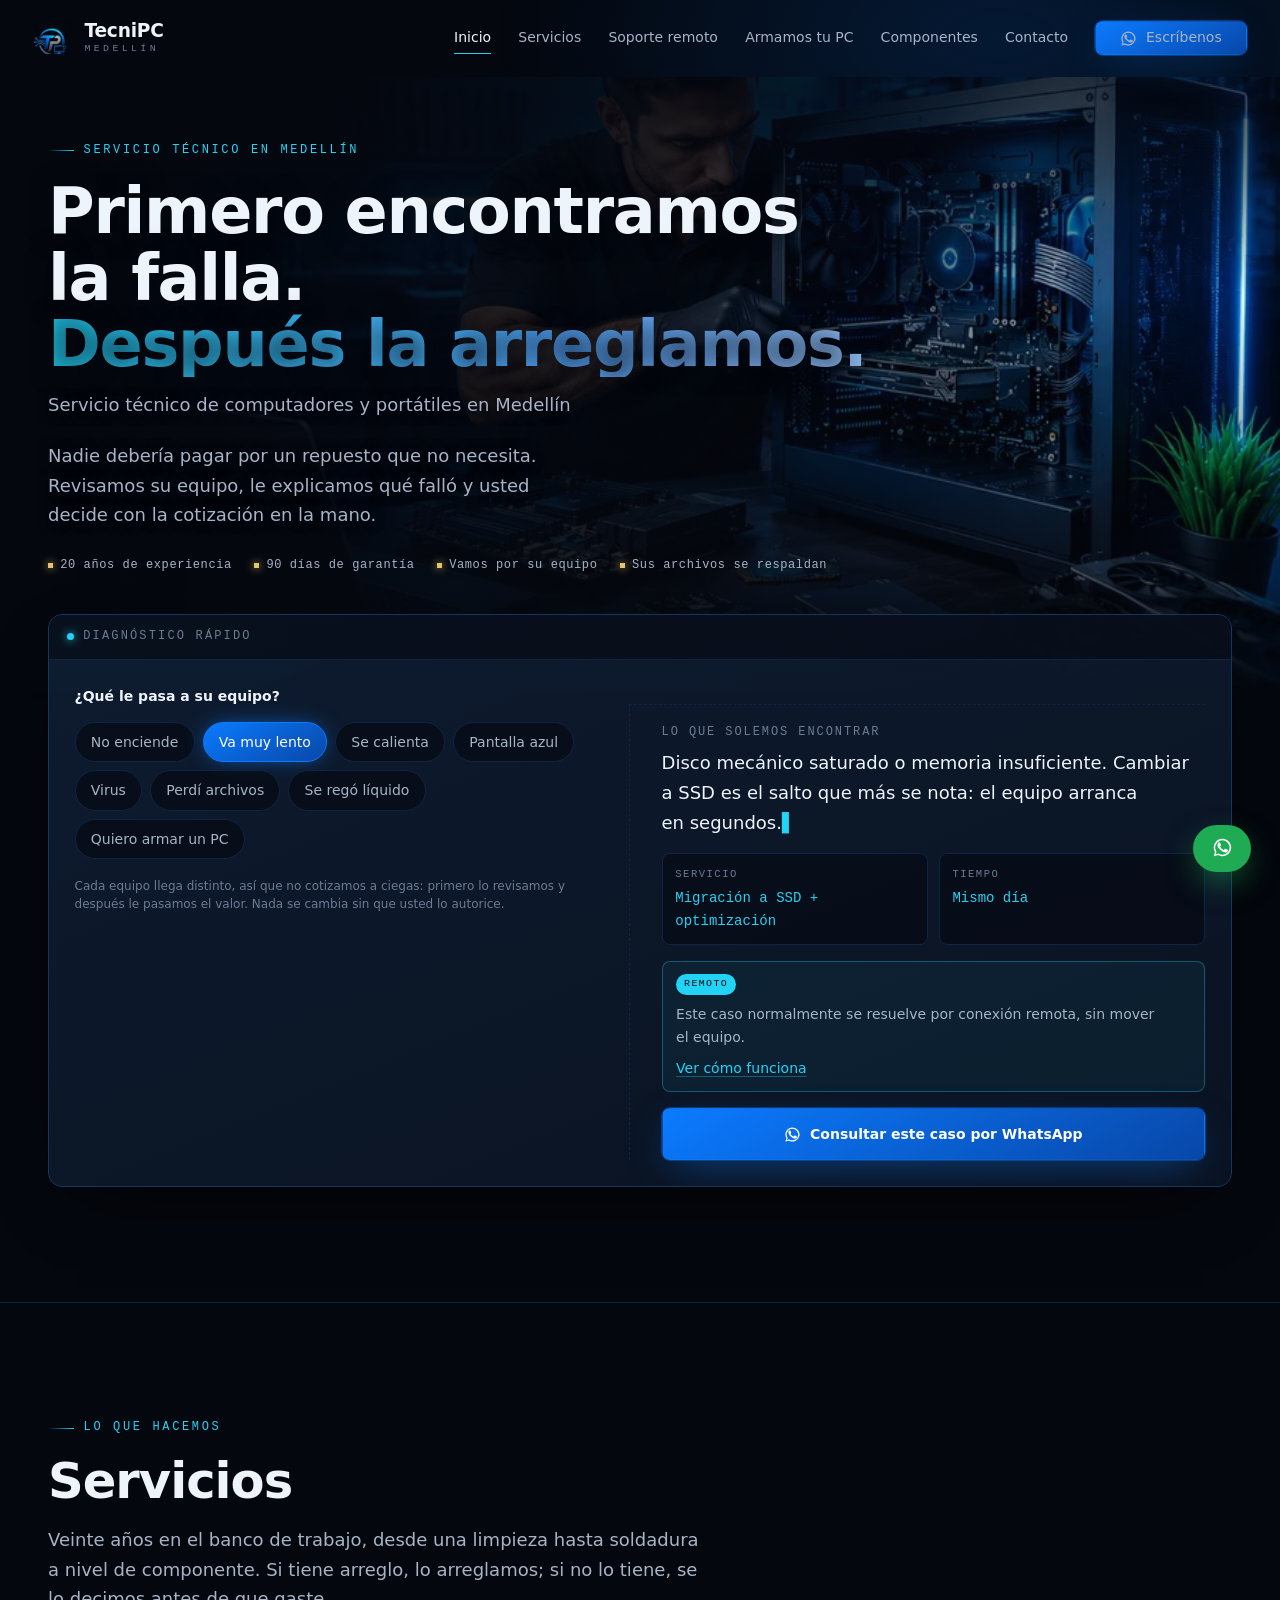
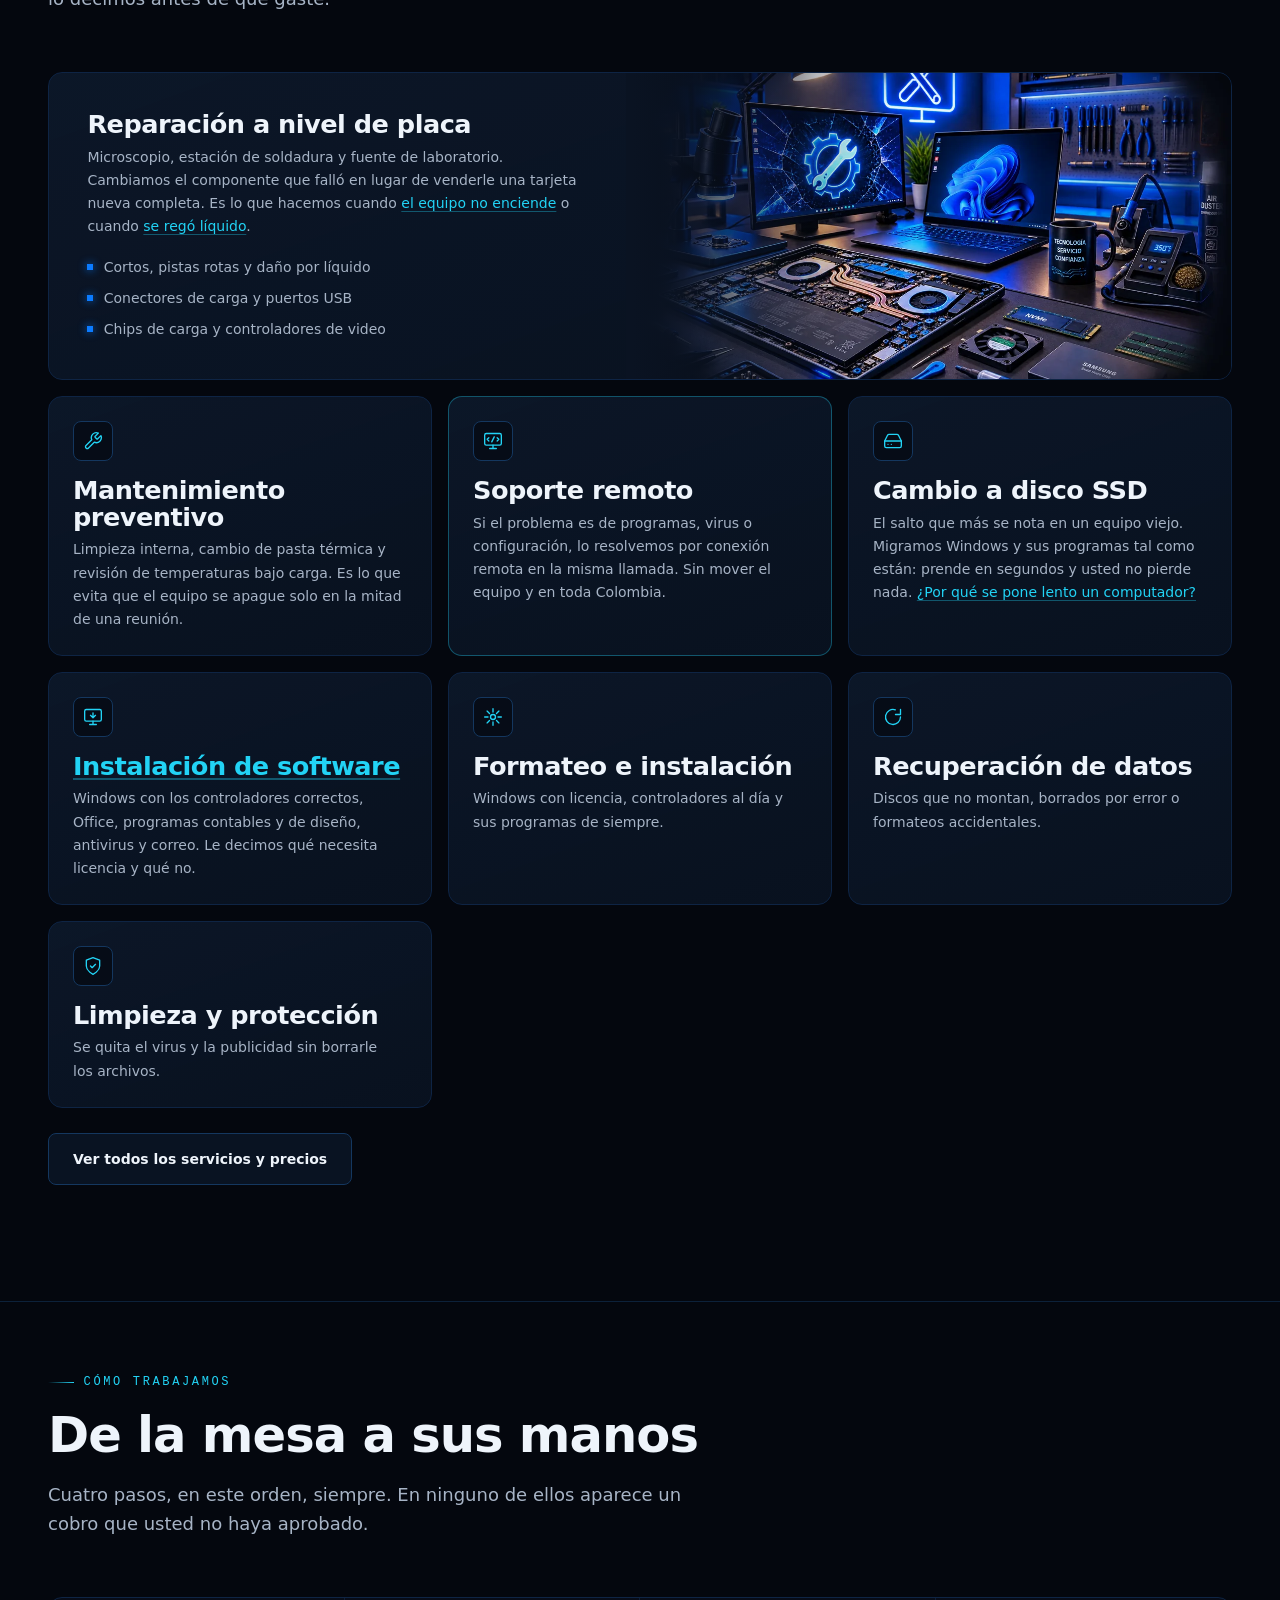
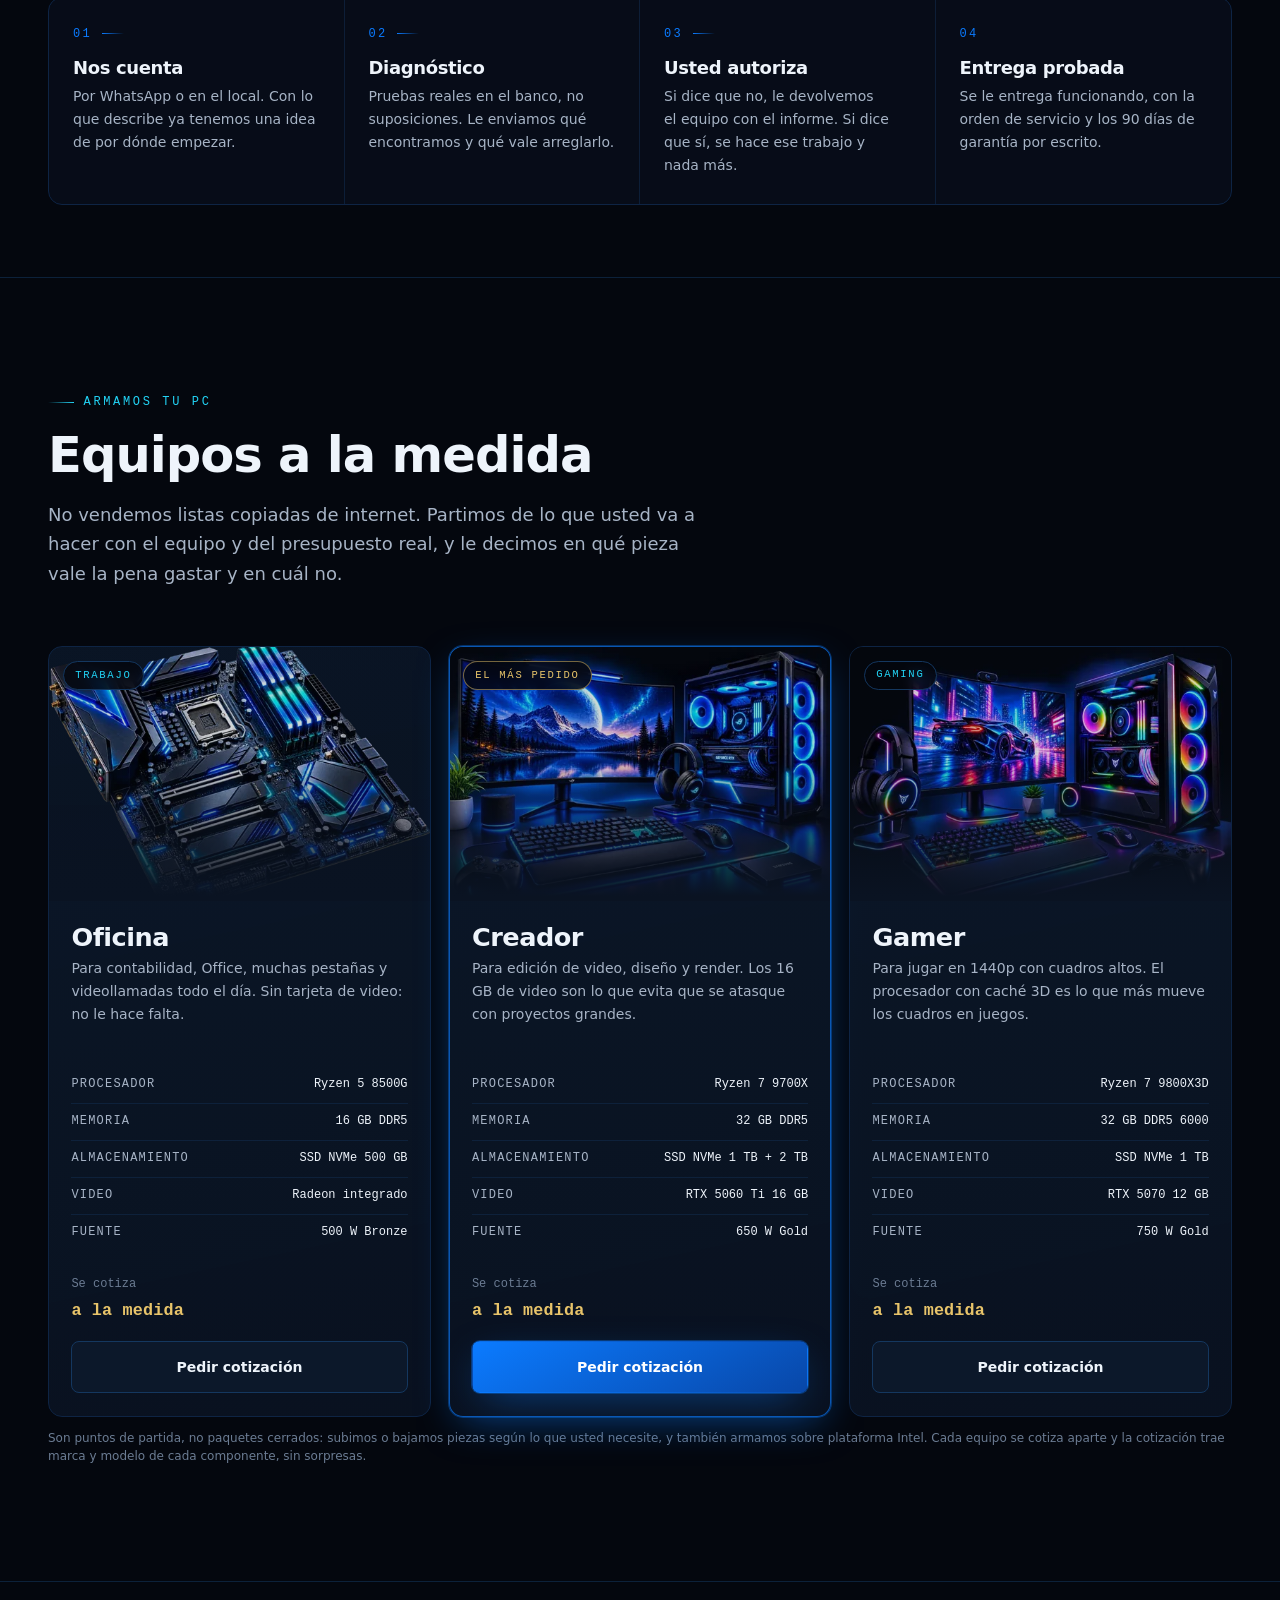
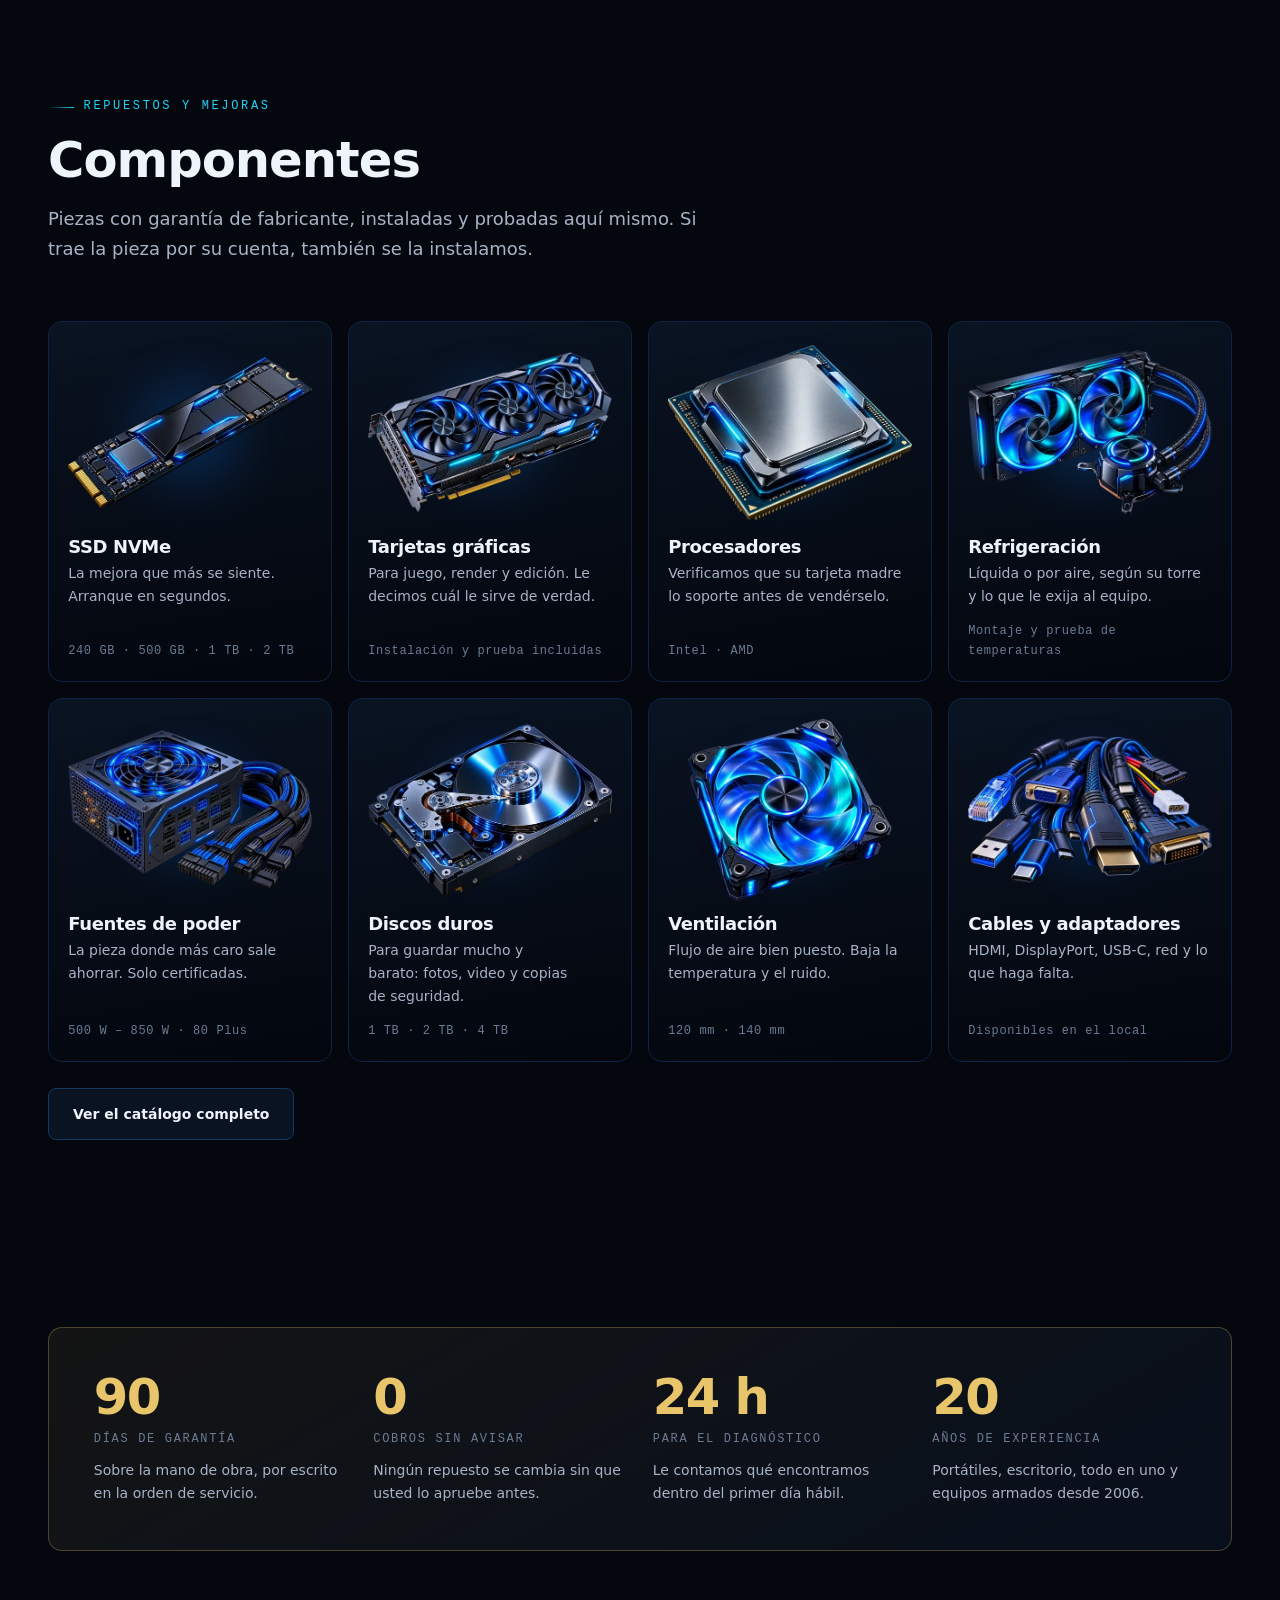
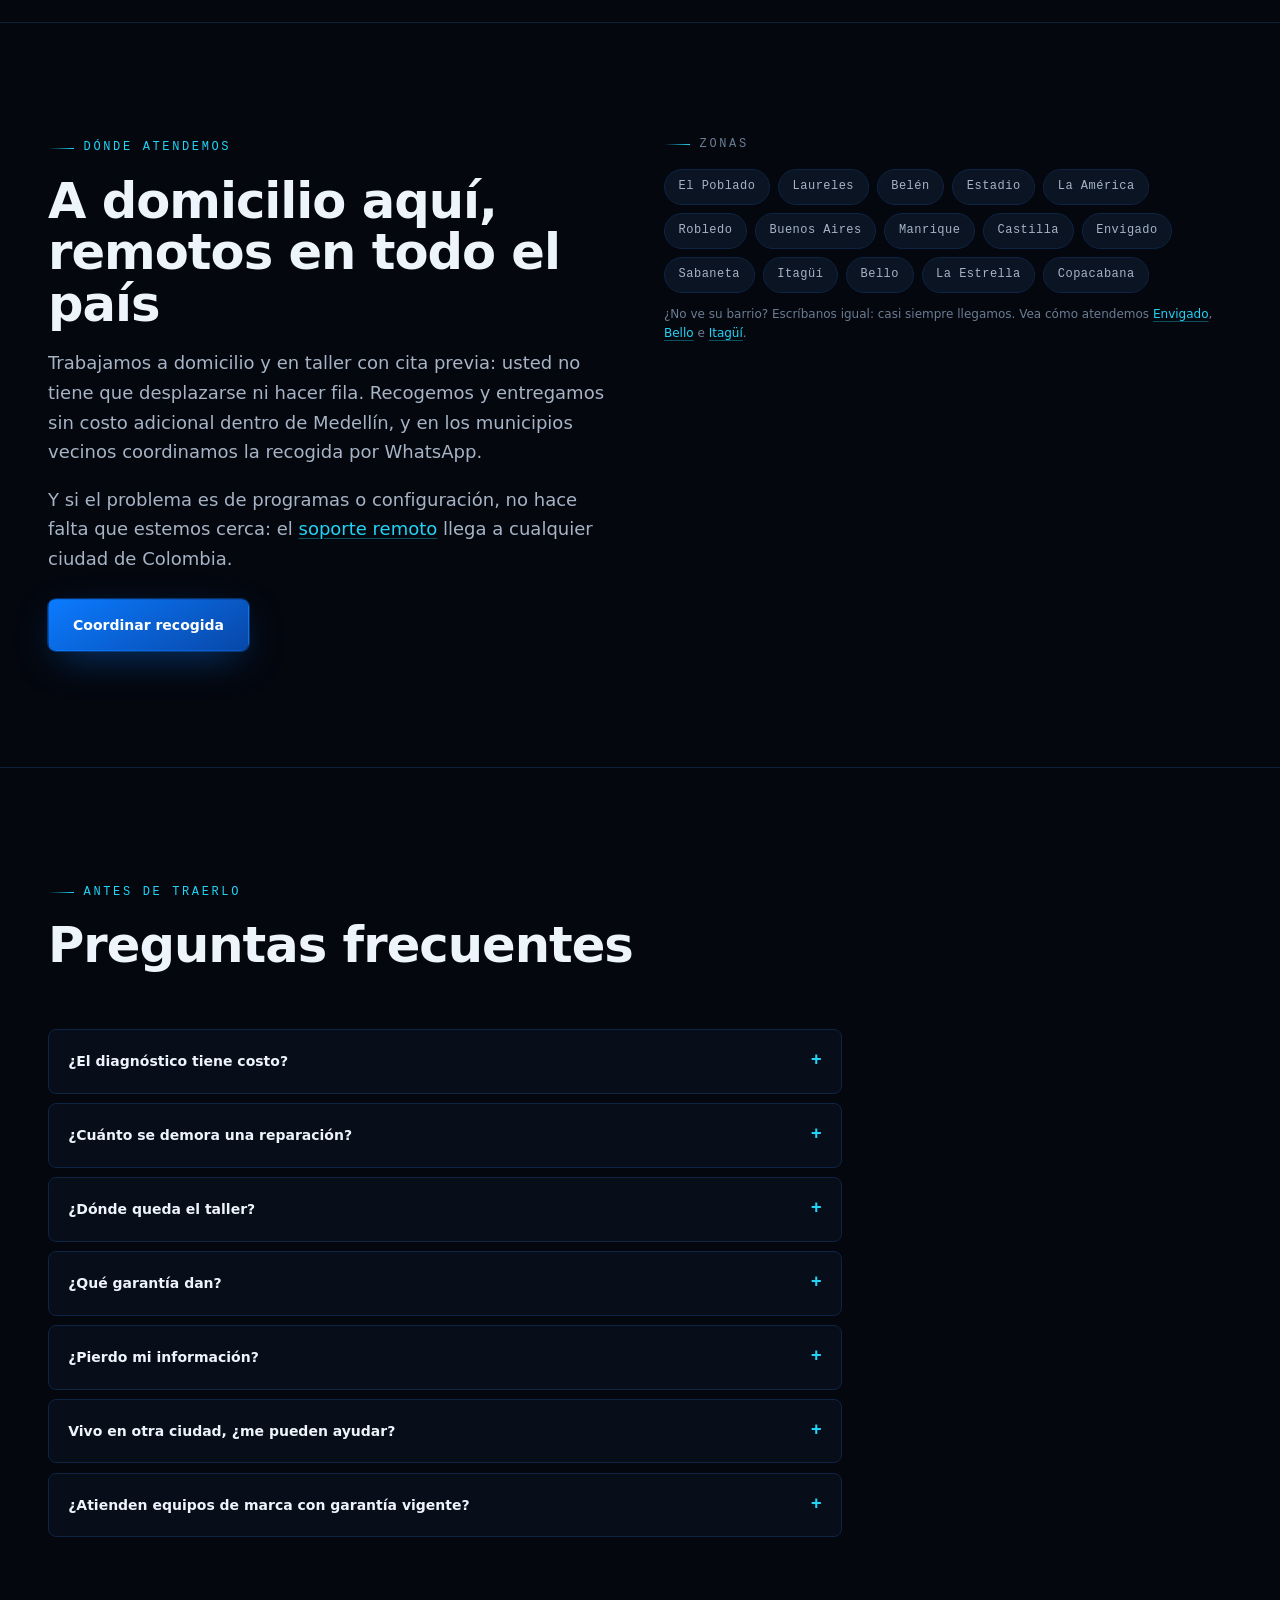
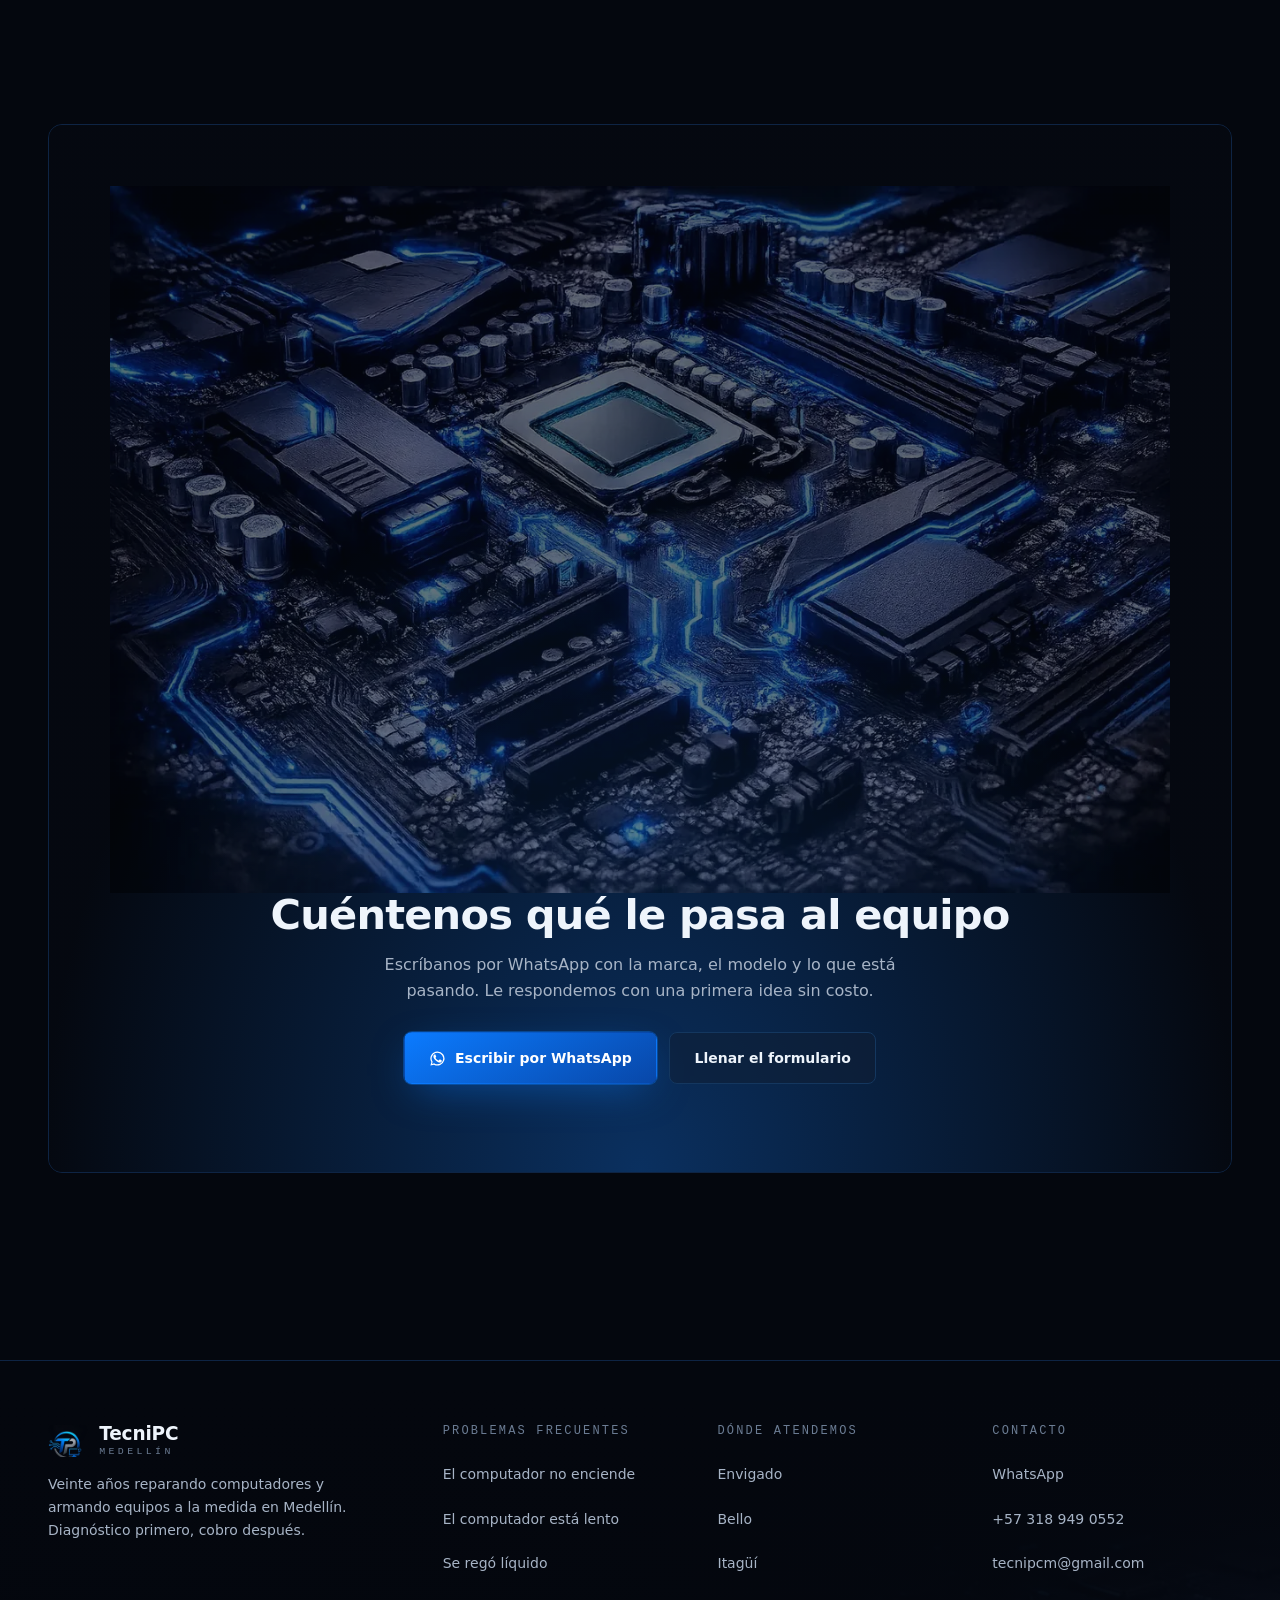
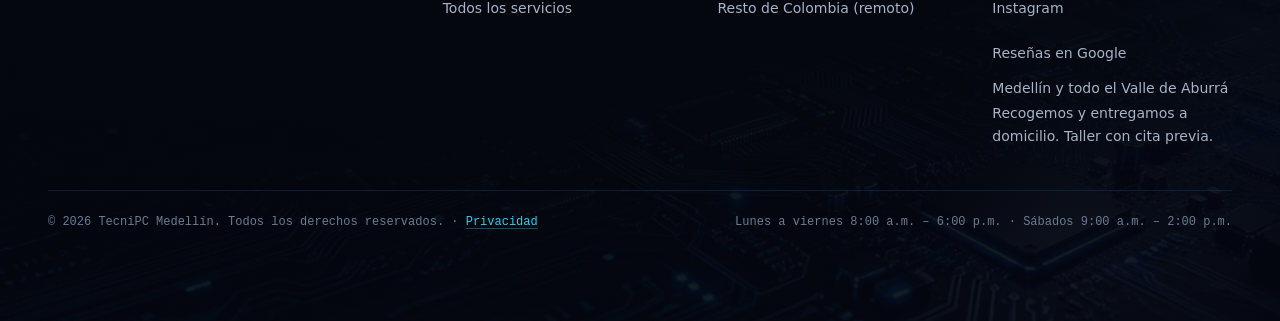
==== index.html @ 2889f556 "Añade el perfil de Google Business - sameAs suma el identificador estable del negocio en el Grafo de" ====
<!DOCTYPE html>
<html lang="es-CO">
<head>
<meta charset="utf-8">
<meta name="viewport" content="width=device-width, initial-scale=1">
<!-- Cabeceras de seguridad por etiqueta meta. GitHub Pages no permite
     configurarlas a nivel de servidor, pero el navegador respeta estas dos.
     HSTS y X-Frame-Options solo existen como cabecera HTTP: no se pueden
     declarar aquí. -->
<meta http-equiv="Content-Security-Policy" content="default-src 'self'; script-src 'self' 'unsafe-inline' https://www.googletagmanager.com; style-src 'self' 'unsafe-inline' https://fonts.googleapis.com; font-src 'self' https://fonts.gstatic.com; img-src 'self' data:; connect-src 'self' https://www.google-analytics.com https://*.google-analytics.com https://*.analytics.google.com https://www.googletagmanager.com; form-action 'self'; base-uri 'self'; object-src 'none'; upgrade-insecure-requests">
<meta name="referrer" content="strict-origin-when-cross-origin">

<!-- Google tag (gtag.js) -->
<script async src="https://www.googletagmanager.com/gtag/js?id=G-PQTKGCD9K3"></script>
<script>
  window.dataLayer = window.dataLayer || [];
  function gtag(){dataLayer.push(arguments);}
  gtag('js', new Date());
  gtag('config', 'G-PQTKGCD9K3');
</script>

<title>TecniPC Medellín | Servicio técnico de computadores</title>
<meta name="description" content="Reparación de computadores y portátiles en Medellín. Diagnóstico honesto, mantenimiento, cambio a SSD y armado de PC. Vamos por su equipo.">
<meta name="theme-color" content="#04070e">
<meta name="author" content="TecniPC Medellín">
<link rel="canonical" href="https://tecnipcmedellin.com/">

<meta property="og:type" content="website">
<meta property="og:locale" content="es_CO">
<meta property="og:site_name" content="TecniPC Medellín">
<meta property="og:title" content="TecniPC Medellín | Servicio técnico de computadores">
<meta property="og:description" content="Reparación de computadores y portátiles en Medellín. Diagnóstico honesto, mantenimiento, cambio a SSD y armado de PC. Vamos por su equipo.">
<meta property="og:url" content="https://tecnipcmedellin.com/">
<meta property="og:image" content="https://tecnipcmedellin.com/assets/img/og-tecnipc.jpg">
<meta name="twitter:card" content="summary_large_image">

<link rel="icon" href="favicon.ico" sizes="any">
<link rel="icon" href="assets/img/icono-192.png" type="image/png">
<link rel="apple-touch-icon" href="assets/img/icono-180.png">
<link rel="manifest" href="site.webmanifest">

<link rel="preconnect" href="https://fonts.googleapis.com">
<link rel="preconnect" href="https://fonts.gstatic.com" crossorigin>
<link rel="preload" as="image" href="assets/img/hero-taller.webp" media="(min-width: 701px)">
<link rel="preload" as="image" href="assets/img/hero-taller-movil.webp" media="(max-width: 700px)">
<link href="https://fonts.googleapis.com/css2?family=Archivo:wdth,wght@62..125,400..900&family=IBM+Plex+Mono:wght@400;500&family=IBM+Plex+Sans:wght@400;500;600;700&display=swap" rel="stylesheet">
<link rel="stylesheet" href="assets/css/estilos.css">

<script type="application/ld+json">
{
  "@context": "https://schema.org",
  "@type": "ComputerRepairService",
  "name": "TecniPC Medellín",
  "description": "Servicio técnico de computadores, portátiles y armado de PC a la medida en Medellín. Atendemos a domicilio y en taller con cita previa en todo el Valle de Aburrá.",
  "url": "https://tecnipcmedellin.com/",
  "image": "https://tecnipcmedellin.com/assets/img/og-tecnipc.jpg",
  "logo": "https://tecnipcmedellin.com/assets/img/logo.webp",
  "telephone": "+57 318 949 0552",
  "email": "tecnipcm@gmail.com",
  "currenciesAccepted": "COP",
  "foundingDate": "2006",
  "sameAs": [
    "https://www.instagram.com/tecnipcmedellin/",
    "https://www.google.com/search?kgmid=/g/11nvh9ztyf"
  ],
  "slogan": "Primero encontramos la falla. Después la arreglamos.",
  "address": {
    "@type": "PostalAddress",
    "addressLocality": "Medellín",
    "addressRegion": "Antioquia",
    "addressCountry": "CO"
  },
  "serviceArea": {
    "@type": "GeoCircle",
    "geoMidpoint": { "@type": "GeoCoordinates", "latitude": 6.2442, "longitude": -75.5812 },
    "geoRadius": "25000"
  },
  "availableLanguage": "es",
  "areaServed": [
    { "@type": "City", "name": "Medellín" },
    { "@type": "City", "name": "Envigado" },
    { "@type": "City", "name": "Itagüí" },
    { "@type": "City", "name": "Bello" },
    { "@type": "City", "name": "Sabaneta" },
    { "@type": "City", "name": "La Estrella" },
    { "@type": "City", "name": "Copacabana" }
  ],
  "openingHoursSpecification": [
    { "@type": "OpeningHoursSpecification", "dayOfWeek": ["Monday","Tuesday","Wednesday","Thursday","Friday"], "opens": "08:00", "closes": "18:00" },
    { "@type": "OpeningHoursSpecification", "dayOfWeek": "Saturday", "opens": "09:00", "closes": "14:00" }
  ],
  "hasOfferCatalog": {
    "@type": "OfferCatalog",
    "name": "Servicios",
    "itemListElement": [
      { "@type": "Offer", "itemOffered": { "@type": "Service", "name": "Soporte técnico remoto en toda Colombia" } },
      { "@type": "Offer", "itemOffered": { "@type": "Service", "name": "Diagnóstico y reparación de computadores" } },
      { "@type": "Offer", "itemOffered": { "@type": "Service", "name": "Mantenimiento preventivo y cambio de pasta térmica" } },
      { "@type": "Offer", "itemOffered": { "@type": "Service", "name": "Migración a disco SSD" } },
      { "@type": "Offer", "itemOffered": { "@type": "Service", "name": "Recuperación de datos" } },
      { "@type": "Offer", "itemOffered": { "@type": "Service", "name": "Armado de PC a la medida" } },
      { "@type": "Offer", "itemOffered": { "@type": "Service", "name": "Respaldo en la nube y seguridad" } }
    ]
  }
}
</script>

<script type="application/ld+json">
{
  "@context": "https://schema.org",
  "@type": "FAQPage",
  "mainEntity": [
    {
      "@type": "Question",
      "name": "¿El diagnóstico tiene costo?",
      "acceptedAnswer": { "@type": "Answer", "text": "Sí, y se descuenta del total si autoriza la reparación. Le confirmamos el valor por WhatsApp antes de que traiga el equipo. Si decide no repararlo, se lo entregamos con el informe de lo que encontramos." }
    },
    {
      "@type": "Question",
      "name": "¿Cuánto se demora una reparación?",
      "acceptedAnswer": { "@type": "Answer", "text": "Un mantenimiento o un cambio a SSD sale el mismo día. Una reparación de placa o una recuperación de datos toma entre dos y cinco días, según el repuesto." }
    },
    {
      "@type": "Question",
      "name": "¿Dónde queda el taller?",
      "acceptedAnswer": { "@type": "Answer", "text": "No tenemos local abierto al público: trabajamos a domicilio y en taller con cita previa. Recogemos y entregamos el equipo en Medellín y el Valle de Aburrá, coordinando la hora por WhatsApp." }
    },
    {
      "@type": "Question",
      "name": "¿Qué garantía dan?",
      "acceptedAnswer": { "@type": "Answer", "text": "90 días de garantía sobre la mano de obra, y la garantía del fabricante sobre cada repuesto. Todo queda por escrito en la orden de servicio." }
    },
    {
      "@type": "Question",
      "name": "¿Pierdo mi información al reparar el equipo?",
      "acceptedAnswer": { "@type": "Answer", "text": "No. Antes de tocar el disco hacemos una copia de sus archivos. Si el trabajo implica formatear, se lo avisamos y le confirmamos qué se respalda." }
    }
  ]
}
</script>
</head>

<body>
<a class="salto-contenido" href="#contenido">Ir al contenido</a>

<!-- ============================ Barra superior ============================ -->
<header class="barra">
  <div class="envoltura barra__interior">
    <a class="marca" href="index.html">
      <img src="assets/img/emblema-sm.webp" width="96" height="76" alt="TecniPC Medellín">
      <span class="marca__texto">
        <span class="marca__nombre">TecniPC</span>
        <span class="marca__lugar">MEDELLÍN</span>
      </span>
    </a>

    <button class="boton-menu" type="button" aria-expanded="false" aria-controls="menu-principal" aria-label="Abrir menú">
      <span></span>
    </button>

    <nav class="menu" id="menu-principal" aria-label="Navegación principal" data-abierto="no">
      <a href="index.html" aria-current="page">Inicio</a>
      <a href="servicios.html">Servicios</a>
      <a href="soporte-remoto.html">Soporte remoto</a>
      <a href="armamos-tu-pc.html">Armamos tu PC</a>
      <a href="componentes.html">Componentes</a>
      <a href="contacto.html">Contacto</a>
      <a href="https://wa.me/573189490552?text=Hola%2C%20necesito%20una%20revisi%C3%B3n%20para%20mi%20equipo." class="boton boton--principal" data-wa="Hola, necesito una revisión para mi equipo.">
        <svg viewBox="0 0 24 24" fill="currentColor" aria-hidden="true"><path d="M17.5 14.4c-.3-.2-1.7-.9-2-1-.3-.1-.5-.2-.7.1-.2.3-.7 1-.9 1.2-.2.2-.3.2-.6.1-1.7-.9-2.9-1.6-4-3.6-.3-.5.3-.5.9-1.6.1-.2 0-.4 0-.5 0-.2-.7-1.6-.9-2.2-.2-.6-.5-.5-.7-.5h-.6c-.2 0-.5.1-.8.4-.3.3-1 1-1 2.5s1.1 2.9 1.2 3.1c.1.2 2.1 3.2 5.1 4.5 1.9.8 2.6.9 3.5.7.6-.1 1.7-.7 1.9-1.4.2-.7.2-1.2.2-1.4-.1-.1-.3-.2-.6-.4z"/><path d="M12 2a10 10 0 0 0-8.6 15.1L2 22l5-1.3A10 10 0 1 0 12 2zm0 18.2c-1.5 0-3-.4-4.3-1.2l-.3-.2-3.1.8.8-3-.2-.3A8.2 8.2 0 1 1 12 20.2z"/></svg>
        Escríbenos
      </a>
    </nav>
  </div>
</header>

<main id="contenido">

<!-- ================================ Portada =============================== -->
<section class="portada">

  <!-- La imagen de cabecera está compuesta con la zona oscura a la izquierda:
       ahí va el titular. Por eso ocupa todo el ancho en vez de ir encajonada. -->
  <div class="portada__banda">
    <picture>
      <source media="(max-width: 700px)" srcset="assets/img/hero-taller-movil.webp">
      <img src="assets/img/hero-taller.webp" width="1738" height="905"
           alt="Técnico de TecniPC Medellín trabajando en el interior de un computador de escritorio"
           fetchpriority="high">
    </picture>
    <div class="portada__velo"></div>

    <div class="envoltura portada__texto">
      <p class="rotulo">Servicio técnico en Medellín</p>
      <h1 class="portada__titulo">
        Primero encontramos<br>la falla.
        <em>Después la arreglamos.</em>
      </h1>
      <h2 class="portada__sub">Servicio técnico de computadores y portátiles en Medellín</h2>
      <p class="portada__entrada">
        Nadie debería pagar por un repuesto que no necesita. Revisamos su equipo,
        le explicamos qué falló y usted decide con la cotización en la mano.
      </p>
      <ul class="sellos">
        <li>20 años de experiencia</li>
        <li>90 días de garantía</li>
        <li>Vamos por su equipo</li>
        <li>Sus archivos se respaldan</li>
      </ul>
    </div>
  </div>

  <div class="envoltura portada__panel">

      <!-- ---------- Panel de diagnóstico ---------- -->
      <div class="diagnostico">
        <p class="diagnostico__cinta"><span class="diagnostico__pulso"></span> Diagnóstico rápido</p>

        <div class="diagnostico__cuerpo">
          <div class="diagnostico__eleccion">
            <p class="diagnostico__pregunta">¿Qué le pasa a su equipo?</p>

            <div class="sintomas" role="group" aria-label="Elija el síntoma de su equipo">
              <button class="sintoma" type="button" aria-pressed="false" data-sintoma="no-enciende">No enciende</button>
              <button class="sintoma" type="button" aria-pressed="false" data-sintoma="lento">Va muy lento</button>
              <button class="sintoma" type="button" aria-pressed="false" data-sintoma="calienta">Se calienta</button>
              <button class="sintoma" type="button" aria-pressed="false" data-sintoma="pantalla">Pantalla azul</button>
              <button class="sintoma" type="button" aria-pressed="false" data-sintoma="virus">Virus</button>
              <button class="sintoma" type="button" aria-pressed="false" data-sintoma="datos">Perdí archivos</button>
              <button class="sintoma" type="button" aria-pressed="false" data-sintoma="liquido">Se regó líquido</button>
              <button class="sintoma" type="button" aria-pressed="false" data-sintoma="armar">Quiero armar un PC</button>
            </div>

            <p class="nota">
              Cada equipo llega distinto, así que no cotizamos a ciegas: primero lo revisamos
              y después le pasamos el valor. Nada se cambia sin que usted lo autorice.
            </p>
          </div>

          <div class="lecturas" aria-live="polite">
          <div class="lectura" data-lectura-de="no-enciende" hidden>
            <p class="lectura__causa">Lo que solemos encontrar</p>
            <p class="lectura__texto">Casi siempre es la fuente de poder o el botón de encendido. En portátiles, el cargador o el conector de carga. Si enciende y se apaga de una, revisamos la placa.</p>

            <dl class="lectura__datos">
              <div class="lectura__dato"><dt>Servicio</dt><dd>Revisión de energía</dd></div>
              <div class="lectura__dato"><dt>Tiempo</dt><dd>1 – 3 días</dd></div>
            </dl>

            <p class="lectura__accion">
              <a class="boton boton--principal boton--ancho" href="https://wa.me/573189490552?text=Hola%2C%20mi%20equipo%20no%20enciende.%20Quisiera%20saber%20por%20la%20revisi%C3%B3n%20de%20energ%C3%ADa." target="_blank" rel="noopener">
                <svg viewBox="0 0 24 24" fill="currentColor" aria-hidden="true"><path d="M17.5 14.4c-.3-.2-1.7-.9-2-1-.3-.1-.5-.2-.7.1-.2.3-.7 1-.9 1.2-.2.2-.3.2-.6.1-1.7-.9-2.9-1.6-4-3.6-.3-.5.3-.5.9-1.6.1-.2 0-.4 0-.5 0-.2-.7-1.6-.9-2.2-.2-.6-.5-.5-.7-.5h-.6c-.2 0-.5.1-.8.4-.3.3-1 1-1 2.5s1.1 2.9 1.2 3.1c.1.2 2.1 3.2 5.1 4.5 1.9.8 2.6.9 3.5.7.6-.1 1.7-.7 1.9-1.4.2-.7.2-1.2.2-1.4-.1-.1-.3-.2-.6-.4z"/><path d="M12 2a10 10 0 0 0-8.6 15.1L2 22l5-1.3A10 10 0 1 0 12 2zm0 18.2c-1.5 0-3-.4-4.3-1.2l-.3-.2-3.1.8.8-3-.2-.3A8.2 8.2 0 1 1 12 20.2z"/></svg>
                Consultar este caso por WhatsApp
              </a>
            </p>
          </div>
          <div class="lectura" data-lectura-de="lento" hidden>
            <p class="lectura__causa">Lo que solemos encontrar</p>
            <p class="lectura__texto">Disco mecánico saturado o memoria insuficiente. Cambiar a SSD es el salto que más se nota: el equipo arranca en segundos.</p>

            <dl class="lectura__datos">
              <div class="lectura__dato"><dt>Servicio</dt><dd>Migración a SSD + optimización</dd></div>
              <div class="lectura__dato"><dt>Tiempo</dt><dd>Mismo día</dd></div>
            </dl>

            <p class="lectura__remoto">
              <span>Remoto</span>
              Este caso normalmente se resuelve por conexión remota, sin mover el equipo.
              <a href="soporte-remoto.html">Ver cómo funciona</a>
            </p>

            <p class="lectura__accion">
              <a class="boton boton--principal boton--ancho" href="https://wa.me/573189490552?text=Hola%2C%20mi%20equipo%20va%20muy%20lento.%20Quisiera%20saber%20por%20el%20cambio%20a%20disco%20SSD." target="_blank" rel="noopener">
                <svg viewBox="0 0 24 24" fill="currentColor" aria-hidden="true"><path d="M17.5 14.4c-.3-.2-1.7-.9-2-1-.3-.1-.5-.2-.7.1-.2.3-.7 1-.9 1.2-.2.2-.3.2-.6.1-1.7-.9-2.9-1.6-4-3.6-.3-.5.3-.5.9-1.6.1-.2 0-.4 0-.5 0-.2-.7-1.6-.9-2.2-.2-.6-.5-.5-.7-.5h-.6c-.2 0-.5.1-.8.4-.3.3-1 1-1 2.5s1.1 2.9 1.2 3.1c.1.2 2.1 3.2 5.1 4.5 1.9.8 2.6.9 3.5.7.6-.1 1.7-.7 1.9-1.4.2-.7.2-1.2.2-1.4-.1-.1-.3-.2-.6-.4z"/><path d="M12 2a10 10 0 0 0-8.6 15.1L2 22l5-1.3A10 10 0 1 0 12 2zm0 18.2c-1.5 0-3-.4-4.3-1.2l-.3-.2-3.1.8.8-3-.2-.3A8.2 8.2 0 1 1 12 20.2z"/></svg>
                Consultar este caso por WhatsApp
              </a>
            </p>
          </div>
          <div class="lectura" data-lectura-de="calienta" hidden>
            <p class="lectura__causa">Lo que solemos encontrar</p>
            <p class="lectura__texto">Polvo acumulado en el disipador y pasta térmica seca. El equipo baja su rendimiento solo para no quemarse.</p>

            <dl class="lectura__datos">
              <div class="lectura__dato"><dt>Servicio</dt><dd>Mantenimiento y cambio de pasta térmica</dd></div>
              <div class="lectura__dato"><dt>Tiempo</dt><dd>4 – 8 horas</dd></div>
            </dl>

            <p class="lectura__accion">
              <a class="boton boton--principal boton--ancho" href="https://wa.me/573189490552?text=Hola%2C%20mi%20equipo%20se%20calienta%20y%20suena%20mucho.%20Quisiera%20saber%20por%20el%20mantenimiento." target="_blank" rel="noopener">
                <svg viewBox="0 0 24 24" fill="currentColor" aria-hidden="true"><path d="M17.5 14.4c-.3-.2-1.7-.9-2-1-.3-.1-.5-.2-.7.1-.2.3-.7 1-.9 1.2-.2.2-.3.2-.6.1-1.7-.9-2.9-1.6-4-3.6-.3-.5.3-.5.9-1.6.1-.2 0-.4 0-.5 0-.2-.7-1.6-.9-2.2-.2-.6-.5-.5-.7-.5h-.6c-.2 0-.5.1-.8.4-.3.3-1 1-1 2.5s1.1 2.9 1.2 3.1c.1.2 2.1 3.2 5.1 4.5 1.9.8 2.6.9 3.5.7.6-.1 1.7-.7 1.9-1.4.2-.7.2-1.2.2-1.4-.1-.1-.3-.2-.6-.4z"/><path d="M12 2a10 10 0 0 0-8.6 15.1L2 22l5-1.3A10 10 0 1 0 12 2zm0 18.2c-1.5 0-3-.4-4.3-1.2l-.3-.2-3.1.8.8-3-.2-.3A8.2 8.2 0 1 1 12 20.2z"/></svg>
                Consultar este caso por WhatsApp
              </a>
            </p>
          </div>
          <div class="lectura" data-lectura-de="pantalla" hidden>
            <p class="lectura__causa">Lo que solemos encontrar</p>
            <p class="lectura__texto">Memoria RAM con fallas, controladores en conflicto o disco con sectores dañados. Lo confirmamos con pruebas antes de cambiar nada.</p>

            <dl class="lectura__datos">
              <div class="lectura__dato"><dt>Servicio</dt><dd>Diagnóstico de estabilidad</dd></div>
              <div class="lectura__dato"><dt>Tiempo</dt><dd>1 – 2 días</dd></div>
            </dl>

            <p class="lectura__accion">
              <a class="boton boton--principal boton--ancho" href="https://wa.me/573189490552?text=Hola%2C%20mi%20equipo%20se%20reinicia%20y%20me%20saca%20pantalla%20azul.%20Quisiera%20saber%20por%20el%20diagn%C3%B3stico." target="_blank" rel="noopener">
                <svg viewBox="0 0 24 24" fill="currentColor" aria-hidden="true"><path d="M17.5 14.4c-.3-.2-1.7-.9-2-1-.3-.1-.5-.2-.7.1-.2.3-.7 1-.9 1.2-.2.2-.3.2-.6.1-1.7-.9-2.9-1.6-4-3.6-.3-.5.3-.5.9-1.6.1-.2 0-.4 0-.5 0-.2-.7-1.6-.9-2.2-.2-.6-.5-.5-.7-.5h-.6c-.2 0-.5.1-.8.4-.3.3-1 1-1 2.5s1.1 2.9 1.2 3.1c.1.2 2.1 3.2 5.1 4.5 1.9.8 2.6.9 3.5.7.6-.1 1.7-.7 1.9-1.4.2-.7.2-1.2.2-1.4-.1-.1-.3-.2-.6-.4z"/><path d="M12 2a10 10 0 0 0-8.6 15.1L2 22l5-1.3A10 10 0 1 0 12 2zm0 18.2c-1.5 0-3-.4-4.3-1.2l-.3-.2-3.1.8.8-3-.2-.3A8.2 8.2 0 1 1 12 20.2z"/></svg>
                Consultar este caso por WhatsApp
              </a>
            </p>
          </div>
          <div class="lectura" data-lectura-de="virus" hidden>
            <p class="lectura__causa">Lo que solemos encontrar</p>
            <p class="lectura__texto">Programas no deseados en el navegador y en el arranque de Windows. Se limpia sin perder los archivos.</p>

            <dl class="lectura__datos">
              <div class="lectura__dato"><dt>Servicio</dt><dd>Limpieza y protección</dd></div>
              <div class="lectura__dato"><dt>Tiempo</dt><dd>Mismo día</dd></div>
            </dl>

            <p class="lectura__remoto">
              <span>Remoto</span>
              Este caso normalmente se resuelve por conexión remota, sin mover el equipo.
              <a href="soporte-remoto.html">Ver cómo funciona</a>
            </p>

            <p class="lectura__accion">
              <a class="boton boton--principal boton--ancho" href="https://wa.me/573189490552?text=Hola%2C%20mi%20equipo%20tiene%20virus%20y%20publicidad.%20Quisiera%20saber%20por%20la%20limpieza." target="_blank" rel="noopener">
                <svg viewBox="0 0 24 24" fill="currentColor" aria-hidden="true"><path d="M17.5 14.4c-.3-.2-1.7-.9-2-1-.3-.1-.5-.2-.7.1-.2.3-.7 1-.9 1.2-.2.2-.3.2-.6.1-1.7-.9-2.9-1.6-4-3.6-.3-.5.3-.5.9-1.6.1-.2 0-.4 0-.5 0-.2-.7-1.6-.9-2.2-.2-.6-.5-.5-.7-.5h-.6c-.2 0-.5.1-.8.4-.3.3-1 1-1 2.5s1.1 2.9 1.2 3.1c.1.2 2.1 3.2 5.1 4.5 1.9.8 2.6.9 3.5.7.6-.1 1.7-.7 1.9-1.4.2-.7.2-1.2.2-1.4-.1-.1-.3-.2-.6-.4z"/><path d="M12 2a10 10 0 0 0-8.6 15.1L2 22l5-1.3A10 10 0 1 0 12 2zm0 18.2c-1.5 0-3-.4-4.3-1.2l-.3-.2-3.1.8.8-3-.2-.3A8.2 8.2 0 1 1 12 20.2z"/></svg>
                Consultar este caso por WhatsApp
              </a>
            </p>
          </div>
          <div class="lectura" data-lectura-de="datos" hidden>
            <p class="lectura__causa">Lo que solemos encontrar</p>
            <p class="lectura__texto">Formateo accidental, disco que no monta o borrado por error. Entre menos se use el disco, más se puede recuperar.</p>

            <dl class="lectura__datos">
              <div class="lectura__dato"><dt>Servicio</dt><dd>Recuperación de datos</dd></div>
              <div class="lectura__dato"><dt>Tiempo</dt><dd>2 – 5 días</dd></div>
            </dl>

            <p class="lectura__accion">
              <a class="boton boton--principal boton--ancho" href="https://wa.me/573189490552?text=Hola%2C%20perd%C3%AD%20archivos%20de%20mi%20equipo.%20Quisiera%20saber%20por%20la%20recuperaci%C3%B3n%20de%20datos." target="_blank" rel="noopener">
                <svg viewBox="0 0 24 24" fill="currentColor" aria-hidden="true"><path d="M17.5 14.4c-.3-.2-1.7-.9-2-1-.3-.1-.5-.2-.7.1-.2.3-.7 1-.9 1.2-.2.2-.3.2-.6.1-1.7-.9-2.9-1.6-4-3.6-.3-.5.3-.5.9-1.6.1-.2 0-.4 0-.5 0-.2-.7-1.6-.9-2.2-.2-.6-.5-.5-.7-.5h-.6c-.2 0-.5.1-.8.4-.3.3-1 1-1 2.5s1.1 2.9 1.2 3.1c.1.2 2.1 3.2 5.1 4.5 1.9.8 2.6.9 3.5.7.6-.1 1.7-.7 1.9-1.4.2-.7.2-1.2.2-1.4-.1-.1-.3-.2-.6-.4z"/><path d="M12 2a10 10 0 0 0-8.6 15.1L2 22l5-1.3A10 10 0 1 0 12 2zm0 18.2c-1.5 0-3-.4-4.3-1.2l-.3-.2-3.1.8.8-3-.2-.3A8.2 8.2 0 1 1 12 20.2z"/></svg>
                Consultar este caso por WhatsApp
              </a>
            </p>
          </div>
          <div class="lectura" data-lectura-de="liquido" hidden>
            <p class="lectura__causa">Lo que solemos encontrar</p>
            <p class="lectura__texto">Urgente: no lo encienda. La corrosión avanza por horas. Se desarma, se lava la placa y se evalúa qué quedó vivo.</p>

            <dl class="lectura__datos">
              <div class="lectura__dato"><dt>Servicio</dt><dd>Limpieza de placa por líquido</dd></div>
              <div class="lectura__dato"><dt>Tiempo</dt><dd>2 – 4 días</dd></div>
            </dl>

            <p class="lectura__accion">
              <a class="boton boton--principal boton--ancho" href="https://wa.me/573189490552?text=Hola%2C%20se%20me%20reg%C3%B3%20l%C3%ADquido%20en%20el%20equipo%20y%20no%20lo%20he%20encendido.%20%C2%BFQu%C3%A9%20hago%3F" target="_blank" rel="noopener">
                <svg viewBox="0 0 24 24" fill="currentColor" aria-hidden="true"><path d="M17.5 14.4c-.3-.2-1.7-.9-2-1-.3-.1-.5-.2-.7.1-.2.3-.7 1-.9 1.2-.2.2-.3.2-.6.1-1.7-.9-2.9-1.6-4-3.6-.3-.5.3-.5.9-1.6.1-.2 0-.4 0-.5 0-.2-.7-1.6-.9-2.2-.2-.6-.5-.5-.7-.5h-.6c-.2 0-.5.1-.8.4-.3.3-1 1-1 2.5s1.1 2.9 1.2 3.1c.1.2 2.1 3.2 5.1 4.5 1.9.8 2.6.9 3.5.7.6-.1 1.7-.7 1.9-1.4.2-.7.2-1.2.2-1.4-.1-.1-.3-.2-.6-.4z"/><path d="M12 2a10 10 0 0 0-8.6 15.1L2 22l5-1.3A10 10 0 1 0 12 2zm0 18.2c-1.5 0-3-.4-4.3-1.2l-.3-.2-3.1.8.8-3-.2-.3A8.2 8.2 0 1 1 12 20.2z"/></svg>
                Consultar este caso por WhatsApp
              </a>
            </p>
          </div>
          <div class="lectura" data-lectura-de="armar" hidden>
            <p class="lectura__causa">Lo que solemos encontrar</p>
            <p class="lectura__texto">Partimos del uso real y del presupuesto, no de una lista copiada. Le decimos en qué vale la pena gastar y en qué no.</p>

            <dl class="lectura__datos">
              <div class="lectura__dato"><dt>Servicio</dt><dd>Asesoría y ensamble a la medida</dd></div>
              <div class="lectura__dato"><dt>Tiempo</dt><dd>3 – 7 días</dd></div>
            </dl>

            <p class="lectura__accion">
              <a class="boton boton--principal boton--ancho" href="https://wa.me/573189490552?text=Hola%2C%20quiero%20armar%20un%20PC.%20Lo%20voy%20a%20usar%20para%20____%20y%20mi%20presupuesto%20es%20de%20____." target="_blank" rel="noopener">
                <svg viewBox="0 0 24 24" fill="currentColor" aria-hidden="true"><path d="M17.5 14.4c-.3-.2-1.7-.9-2-1-.3-.1-.5-.2-.7.1-.2.3-.7 1-.9 1.2-.2.2-.3.2-.6.1-1.7-.9-2.9-1.6-4-3.6-.3-.5.3-.5.9-1.6.1-.2 0-.4 0-.5 0-.2-.7-1.6-.9-2.2-.2-.6-.5-.5-.7-.5h-.6c-.2 0-.5.1-.8.4-.3.3-1 1-1 2.5s1.1 2.9 1.2 3.1c.1.2 2.1 3.2 5.1 4.5 1.9.8 2.6.9 3.5.7.6-.1 1.7-.7 1.9-1.4.2-.7.2-1.2.2-1.4-.1-.1-.3-.2-.6-.4z"/><path d="M12 2a10 10 0 0 0-8.6 15.1L2 22l5-1.3A10 10 0 1 0 12 2zm0 18.2c-1.5 0-3-.4-4.3-1.2l-.3-.2-3.1.8.8-3-.2-.3A8.2 8.2 0 1 1 12 20.2z"/></svg>
                Consultar este caso por WhatsApp
              </a>
            </p>
          </div>
          </div>
        </div>
      </div>

  </div>
</section>

<!-- =============================== Servicios ============================== -->
<section class="bloque filo" id="servicios">
  <div class="envoltura">
    <header class="cabeza-bloque" data-aparece="0">
      <p class="rotulo">Lo que hacemos</p>
      <h2 class="titulo-bloque">Servicios</h2>
      <p class="entradilla">
        Veinte años en el banco de trabajo, desde una limpieza hasta soldadura a nivel de
        componente. Si tiene arreglo, lo arreglamos; si no lo tiene, se lo decimos antes
        de que gaste.
      </p>
    </header>

    <div class="servicios">

      <article class="tarjeta tarjeta--foto" data-aparece="0">
        <div class="tarjeta__lado">
          <h3 class="tarjeta__titulo">Reparación a nivel de placa</h3>
          <p class="tarjeta__texto">
            Microscopio, estación de soldadura y fuente de laboratorio. Cambiamos el componente
            que falló en lugar de venderle una tarjeta nueva completa. Es lo que hacemos
            cuando <a href="computador-no-enciende.html">el equipo no enciende</a> o cuando
            <a href="liquido-en-el-portatil.html">se regó líquido</a>.
          </p>
          <ul class="lista-marcada">
            <li>Cortos, pistas rotas y daño por líquido</li>
            <li>Conectores de carga y puertos USB</li>
            <li>Chips de carga y controladores de video</li>
          </ul>
        </div>
        <figure>
          <img src="assets/img/banco-servicio-540.webp" srcset="assets/img/banco-servicio-540.webp 540w, assets/img/banco-servicio.webp 1200w" sizes="(max-width: 980px) 92vw, 600px" width="1200" height="800" alt="Banco de trabajo con portátil abierto, herramientas de precisión y microscopio" loading="lazy">
        </figure>
      </article>

      <article class="tarjeta tarjeta--servicio" data-aparece="1">
        <div class="tarjeta__icono">
          <svg viewBox="0 0 24 24" fill="none" stroke="currentColor" stroke-width="1.6" stroke-linecap="round" stroke-linejoin="round" aria-hidden="true"><path d="M14.7 6.3a1 1 0 0 0 0 1.4l1.6 1.6a1 1 0 0 0 1.4 0l3.77-3.77a6 6 0 0 1-7.94 7.94l-6.91 6.91a2.12 2.12 0 0 1-3-3l6.91-6.91a6 6 0 0 1 7.94-7.94l-3.76 3.76z"/></svg>
        </div>
        <h3 class="tarjeta__titulo">Mantenimiento preventivo</h3>
        <p class="tarjeta__texto">
          Limpieza interna, cambio de pasta térmica y revisión de temperaturas bajo carga.
          Es lo que evita que el equipo se apague solo en la mitad de una reunión.
        </p>
      </article>

      <article class="tarjeta tarjeta--servicio tarjeta--remoto" data-aparece="2">
        <div class="tarjeta__icono">
          <svg viewBox="0 0 24 24" fill="none" stroke="currentColor" stroke-width="1.6" stroke-linecap="round" stroke-linejoin="round" aria-hidden="true"><rect x="2" y="3" width="20" height="14" rx="2"/><path d="M8 21h8M12 17v4M7 8l-2 2 2 2M17 8l2 2-2 2M13.5 7l-3 6"/></svg>
        </div>
        <h3 class="tarjeta__titulo">Soporte remoto</h3>
        <p class="tarjeta__texto">
          Si el problema es de programas, virus o configuración, lo resolvemos por conexión
          remota en la misma llamada. Sin mover el equipo y en toda Colombia.
        </p>
      </article>

      <article class="tarjeta tarjeta--servicio" data-aparece="3">
        <div class="tarjeta__icono">
          <svg viewBox="0 0 24 24" fill="none" stroke="currentColor" stroke-width="1.6" stroke-linecap="round" stroke-linejoin="round" aria-hidden="true"><path d="M22 12H2"/><path d="M5.45 5.11 2 12v6a2 2 0 0 0 2 2h16a2 2 0 0 0 2-2v-6l-3.45-6.89A2 2 0 0 0 16.76 4H7.24a2 2 0 0 0-1.79 1.11z"/><path d="M6 16h.01M10 16h.01"/></svg>
        </div>
        <h3 class="tarjeta__titulo">Cambio a disco SSD</h3>
        <p class="tarjeta__texto">
          El salto que más se nota en un equipo viejo. Migramos Windows y sus programas
          tal como están: prende en segundos y usted no pierde nada.
          <a href="computador-lento.html">¿Por qué se pone lento un computador?</a>
        </p>
      </article>

      <article class="tarjeta tarjeta--servicio" data-aparece="4">
        <div class="tarjeta__icono">
          <svg viewBox="0 0 24 24" fill="none" stroke="currentColor" stroke-width="1.6" stroke-linecap="round" stroke-linejoin="round" aria-hidden="true"><rect x="2" y="3" width="20" height="14" rx="2"/><path d="M8 21h8M12 17v4M12 7v6M9 10l3 3 3-3"/></svg>
        </div>
        <h3 class="tarjeta__titulo"><a href="instalacion-de-software.html">Instalación de software</a></h3>
        <p class="tarjeta__texto">
          Windows con los controladores correctos, Office, programas contables y de diseño,
          antivirus y correo. Le decimos qué necesita licencia y qué no.
        </p>
      </article>

      <article class="tarjeta tarjeta--servicio" data-aparece="6">
        <div class="tarjeta__icono">
          <svg viewBox="0 0 24 24" fill="none" stroke="currentColor" stroke-width="1.6" stroke-linecap="round" stroke-linejoin="round" aria-hidden="true"><path d="M12 2v4M12 18v4M4.9 4.9l2.9 2.9M16.2 16.2l2.9 2.9M2 12h4M18 12h4M4.9 19.1l2.9-2.9M16.2 7.8l2.9-2.9"/><circle cx="12" cy="12" r="3"/></svg>
        </div>
        <h3 class="tarjeta__titulo">Formateo e instalación</h3>
        <p class="tarjeta__texto">Windows con licencia, controladores al día y sus programas de siempre.</p>
      </article>

      <article class="tarjeta tarjeta--servicio" data-aparece="5">
        <div class="tarjeta__icono">
          <svg viewBox="0 0 24 24" fill="none" stroke="currentColor" stroke-width="1.6" stroke-linecap="round" stroke-linejoin="round" aria-hidden="true"><path d="M21 12a9 9 0 1 1-6.2-8.6"/><path d="M21 3v6h-6"/></svg>
        </div>
        <h3 class="tarjeta__titulo">Recuperación de datos</h3>
        <p class="tarjeta__texto">Discos que no montan, borrados por error o formateos accidentales.</p>
      </article>

      <article class="tarjeta tarjeta--servicio" data-aparece="7">
        <div class="tarjeta__icono">
          <svg viewBox="0 0 24 24" fill="none" stroke="currentColor" stroke-width="1.6" stroke-linecap="round" stroke-linejoin="round" aria-hidden="true"><path d="M12 22s8-4 8-10V5l-8-3-8 3v7c0 6 8 10 8 10z"/><path d="m9 12 2 2 4-4"/></svg>
        </div>
        <h3 class="tarjeta__titulo">Limpieza y protección</h3>
        <p class="tarjeta__texto">Se quita el virus y la publicidad sin borrarle los archivos.</p>
      </article>

    </div>

    <p class="acciones" style="margin-top:1.6rem">
      <a class="boton boton--linea" href="servicios.html">Ver todos los servicios y precios</a>
    </p>
  </div>
</section>

<!-- ================================ Proceso =============================== -->
<section class="bloque bloque--ajustado filo" id="proceso">
  <div class="envoltura">
    <header class="cabeza-bloque" data-aparece="0">
      <p class="rotulo">Cómo trabajamos</p>
      <h2 class="titulo-bloque">De la mesa a sus manos</h2>
      <p class="entradilla">
        Cuatro pasos, en este orden, siempre. En ninguno de ellos aparece un cobro que usted no haya aprobado.
      </p>
    </header>

    <div class="proceso" data-aparece="1">
      <article class="paso">
        <p class="paso__numero">01</p>
        <h3 class="paso__titulo">Nos cuenta</h3>
        <p class="paso__texto">Por WhatsApp o en el local. Con lo que describe ya tenemos una idea de por dónde empezar.</p>
      </article>
      <article class="paso">
        <p class="paso__numero">02</p>
        <h3 class="paso__titulo">Diagnóstico</h3>
        <p class="paso__texto">Pruebas reales en el banco, no suposiciones. Le enviamos qué encontramos y qué vale arreglarlo.</p>
      </article>
      <article class="paso">
        <p class="paso__numero">03</p>
        <h3 class="paso__titulo">Usted autoriza</h3>
        <p class="paso__texto">Si dice que no, le devolvemos el equipo con el informe. Si dice que sí, se hace ese trabajo y nada más.</p>
      </article>
      <article class="paso">
        <p class="paso__numero">04</p>
        <h3 class="paso__titulo">Entrega probada</h3>
        <p class="paso__texto">Se le entrega funcionando, con la orden de servicio y los 90 días de garantía por escrito.</p>
      </article>
    </div>
  </div>
</section>

<!-- ================================ Equipos =============================== -->
<section class="bloque filo" id="equipos">
  <div class="envoltura">
    <header class="cabeza-bloque" data-aparece="0">
      <p class="rotulo">Armamos tu PC</p>
      <h2 class="titulo-bloque">Equipos a la medida</h2>
      <p class="entradilla">
        No vendemos listas copiadas de internet. Partimos de lo que usted va a hacer con el equipo
        y del presupuesto real, y le decimos en qué pieza vale la pena gastar y en cuál no.
      </p>
    </header>

    <div class="equipos">

      <article class="equipo" data-aparece="1">
        <div class="equipo__lamina">
          <p class="equipo__marca">Trabajo</p>
          <img src="assets/img/board-studio-540.webp" srcset="assets/img/board-studio-540.webp 540w, assets/img/board-studio.webp 1200w" sizes="(max-width: 900px) 92vw, 400px" width="900" height="635" alt="Tarjeta madre con iluminación azul lista para ensamble" loading="lazy">
        </div>
        <div class="equipo__cuerpo">
          <h3 class="equipo__nombre">Oficina</h3>
          <p class="equipo__para">Para contabilidad, Office, muchas pestañas y videollamadas todo el día. Sin tarjeta de video: no le hace falta.</p>
          <dl class="ficha">
            <div><dt>Procesador</dt><dd>Ryzen 5 8500G</dd></div>
            <div><dt>Memoria</dt><dd>16 GB DDR5</dd></div>
            <div><dt>Almacenamiento</dt><dd>SSD NVMe 500 GB</dd></div>
            <div><dt>Video</dt><dd>Radeon integrado</dd></div>
            <div><dt>Fuente</dt><dd>500 W Bronze</dd></div>
          </dl>
          <p class="equipo__desde">Se cotiza <b>a la medida</b></p>
          <a href="https://wa.me/573189490552?text=Hola%2C%20me%20interesa%20el%20equipo%20de%20Oficina.%20%C2%BFMe%20pasan%20la%20cotizaci%C3%B3n%3F" class="boton boton--linea boton--ancho" data-wa="Hola, me interesa el equipo de Oficina. ¿Me pasan la cotización?">Pedir cotización</a>
        </div>
      </article>

      <article class="equipo equipo--destacado" data-aparece="2">
        <div class="equipo__lamina">
          <p class="equipo__marca">El más pedido</p>
          <img src="assets/img/setup-azul-540.webp" srcset="assets/img/setup-azul-540.webp 540w, assets/img/setup-azul.webp 1200w" sizes="(max-width: 900px) 92vw, 400px" width="1200" height="800" alt="Estación de trabajo con monitor curvo, torre iluminada y periféricos" loading="lazy">
        </div>
        <div class="equipo__cuerpo">
          <h3 class="equipo__nombre">Creador</h3>
          <p class="equipo__para">Para edición de video, diseño y render. Los 16 GB de video son lo que evita que se atasque con proyectos grandes.</p>
          <dl class="ficha">
            <div><dt>Procesador</dt><dd>Ryzen 7 9700X</dd></div>
            <div><dt>Memoria</dt><dd>32 GB DDR5</dd></div>
            <div><dt>Almacenamiento</dt><dd>SSD NVMe 1 TB + 2 TB</dd></div>
            <div><dt>Video</dt><dd>RTX 5060 Ti 16 GB</dd></div>
            <div><dt>Fuente</dt><dd>650 W Gold</dd></div>
          </dl>
          <p class="equipo__desde">Se cotiza <b>a la medida</b></p>
          <a href="https://wa.me/573189490552?text=Hola%2C%20me%20interesa%20el%20equipo%20Creador.%20%C2%BFMe%20pasan%20la%20cotizaci%C3%B3n%3F" class="boton boton--principal boton--ancho" data-wa="Hola, me interesa el equipo Creador. ¿Me pasan la cotización?">Pedir cotización</a>
        </div>
      </article>

      <article class="equipo" data-aparece="3">
        <div class="equipo__lamina">
          <p class="equipo__marca">Gaming</p>
          <img src="assets/img/setup-gamer-540.webp" srcset="assets/img/setup-gamer-540.webp 540w, assets/img/setup-gamer.webp 1200w" sizes="(max-width: 900px) 92vw, 400px" width="1200" height="800" alt="Set gamer completo con iluminación RGB, monitor, teclado y torre" loading="lazy">
        </div>
        <div class="equipo__cuerpo">
          <h3 class="equipo__nombre">Gamer</h3>
          <p class="equipo__para">Para jugar en 1440p con cuadros altos. El procesador con caché 3D es lo que más mueve los cuadros en juegos.</p>
          <dl class="ficha">
            <div><dt>Procesador</dt><dd>Ryzen 7 9800X3D</dd></div>
            <div><dt>Memoria</dt><dd>32 GB DDR5 6000</dd></div>
            <div><dt>Almacenamiento</dt><dd>SSD NVMe 1 TB</dd></div>
            <div><dt>Video</dt><dd>RTX 5070 12 GB</dd></div>
            <div><dt>Fuente</dt><dd>750 W Gold</dd></div>
          </dl>
          <p class="equipo__desde">Se cotiza <b>a la medida</b></p>
          <a href="https://wa.me/573189490552?text=Hola%2C%20me%20interesa%20el%20equipo%20Gamer.%20%C2%BFMe%20pasan%20la%20cotizaci%C3%B3n%3F" class="boton boton--linea boton--ancho" data-wa="Hola, me interesa el equipo Gamer. ¿Me pasan la cotización?">Pedir cotización</a>
        </div>
      </article>

    </div>

    <p class="nota" data-aparece="4">
      Son puntos de partida, no paquetes cerrados: subimos o bajamos piezas según lo que
      usted necesite, y también armamos sobre plataforma Intel. Cada equipo se cotiza aparte
      y la cotización trae marca y modelo de cada componente, sin sorpresas.
    </p>
  </div>
</section>

<!-- ============================= Componentes ============================== -->
<section class="bloque filo" id="componentes">
  <div class="envoltura">
    <header class="cabeza-bloque" data-aparece="0">
      <p class="rotulo">Repuestos y mejoras</p>
      <h2 class="titulo-bloque">Componentes</h2>
      <p class="entradilla">
        Piezas con garantía de fabricante, instaladas y probadas aquí mismo.
        Si trae la pieza por su cuenta, también se la instalamos.
      </p>
    </header>

    <div class="vitrina">

      <article class="pieza" data-aparece="1">
        <div class="pieza__marco"><img src="assets/img/comp-ssd-540.webp" srcset="assets/img/comp-ssd-540.webp 540w, assets/img/comp-ssd.webp 1000w" sizes="(max-width: 620px) 45vw, (max-width: 980px) 30vw, 255px" width="760" height="472" alt="Unidad SSD M.2 NVMe" loading="lazy"></div>
        <h3 class="pieza__nombre">SSD NVMe</h3>
        <p class="pieza__texto">La mejora que más se siente. Arranque en segundos.</p>
        <p class="pieza__pie">240 GB · 500 GB · 1 TB · 2 TB</p>
      </article>

      <article class="pieza" data-aparece="2">
        <div class="pieza__marco"><img src="assets/img/comp-grafica-540.webp" srcset="assets/img/comp-grafica-540.webp 540w, assets/img/comp-grafica.webp 1000w" sizes="(max-width: 620px) 45vw, (max-width: 980px) 30vw, 255px" width="760" height="500" alt="Tarjeta gráfica de tres ventiladores" loading="lazy"></div>
        <h3 class="pieza__nombre">Tarjetas gráficas</h3>
        <p class="pieza__texto">Para juego, render y edición. Le decimos cuál le sirve de verdad.</p>
        <p class="pieza__pie">Instalación y prueba incluidas</p>
      </article>

      <article class="pieza" data-aparece="3">
        <div class="pieza__marco"><img src="assets/img/comp-procesador-540.webp" srcset="assets/img/comp-procesador-540.webp 540w, assets/img/comp-procesador.webp 1000w" sizes="(max-width: 620px) 45vw, (max-width: 980px) 30vw, 255px" width="760" height="548" alt="Procesador de computador" loading="lazy"></div>
        <h3 class="pieza__nombre">Procesadores</h3>
        <p class="pieza__texto">Verificamos que su tarjeta madre lo soporte antes de vendérselo.</p>
        <p class="pieza__pie">Intel · AMD</p>
      </article>

      <article class="pieza" data-aparece="4">
        <div class="pieza__marco"><img src="assets/img/comp-refrigeracion-540.webp" srcset="assets/img/comp-refrigeracion-540.webp 540w, assets/img/comp-refrigeracion.webp 1000w" sizes="(max-width: 620px) 45vw, (max-width: 980px) 30vw, 255px" width="760" height="511" alt="Sistema de refrigeración líquida de 240 mm" loading="lazy"></div>
        <h3 class="pieza__nombre">Refrigeración</h3>
        <p class="pieza__texto">Líquida o por aire, según su torre y lo que le exija al equipo.</p>
        <p class="pieza__pie">Montaje y prueba de temperaturas</p>
      </article>

      <article class="pieza" data-aparece="5">
        <div class="pieza__marco"><img src="assets/img/comp-fuente-540.webp" srcset="assets/img/comp-fuente-540.webp 540w, assets/img/comp-fuente.webp 1000w" sizes="(max-width: 620px) 45vw, (max-width: 980px) 30vw, 255px" width="760" height="496" alt="Fuente de poder modular" loading="lazy"></div>
        <h3 class="pieza__nombre">Fuentes de poder</h3>
        <p class="pieza__texto">La pieza donde más caro sale ahorrar. Solo certificadas.</p>
        <p class="pieza__pie">500 W – 850 W · 80 Plus</p>
      </article>

      <article class="pieza" data-aparece="6">
        <div class="pieza__marco"><img src="assets/img/comp-disco-540.webp" srcset="assets/img/comp-disco-540.webp 540w, assets/img/comp-disco.webp 1000w" sizes="(max-width: 620px) 45vw, (max-width: 980px) 30vw, 255px" width="760" height="533" alt="Disco duro mecánico abierto" loading="lazy"></div>
        <h3 class="pieza__nombre">Discos duros</h3>
        <p class="pieza__texto">Para guardar mucho y barato: fotos, video y copias de seguridad.</p>
        <p class="pieza__pie">1 TB · 2 TB · 4 TB</p>
      </article>

      <article class="pieza" data-aparece="7">
        <div class="pieza__marco"><img src="assets/img/comp-ventilador-540.webp" srcset="assets/img/comp-ventilador-540.webp 540w, assets/img/comp-ventilador.webp 1000w" sizes="(max-width: 620px) 45vw, (max-width: 980px) 30vw, 255px" width="760" height="681" alt="Ventilador de caja con iluminación azul" loading="lazy"></div>
        <h3 class="pieza__nombre">Ventilación</h3>
        <p class="pieza__texto">Flujo de aire bien puesto. Baja la temperatura y el ruido.</p>
        <p class="pieza__pie">120 mm · 140 mm</p>
      </article>

      <article class="pieza" data-aparece="8">
        <div class="pieza__marco"><img src="assets/img/comp-cables-540.webp" srcset="assets/img/comp-cables-540.webp 540w, assets/img/comp-cables.webp 1000w" sizes="(max-width: 620px) 45vw, (max-width: 980px) 30vw, 255px" width="760" height="462" alt="Cables y conectores HDMI, USB, red y video" loading="lazy"></div>
        <h3 class="pieza__nombre">Cables y adaptadores</h3>
        <p class="pieza__texto">HDMI, DisplayPort, USB-C, red y lo que haga falta.</p>
        <p class="pieza__pie">Disponibles en el local</p>
      </article>

    </div>

    <p class="acciones" style="margin-top:1.6rem">
      <a class="boton boton--linea" href="componentes.html">Ver el catálogo completo</a>
    </p>
  </div>
</section>

<!-- =============================== Garantía =============================== -->
<section class="bloque bloque--ajustado">
  <div class="envoltura">
    <div class="garantia" data-aparece="0">
      <div>
        <p class="garantia__cifra">90</p>
        <p class="garantia__pie">Días de garantía</p>
        <p class="garantia__nota">Sobre la mano de obra, por escrito en la orden de servicio.</p>
      </div>
      <div>
        <p class="garantia__cifra">0</p>
        <p class="garantia__pie">Cobros sin avisar</p>
        <p class="garantia__nota">Ningún repuesto se cambia sin que usted lo apruebe antes.</p>
      </div>
      <div>
        <p class="garantia__cifra">24 h</p>
        <p class="garantia__pie">Para el diagnóstico</p>
        <p class="garantia__nota">Le contamos qué encontramos dentro del primer día hábil.</p>
      </div>
      <div>
        <p class="garantia__cifra">20</p>
        <p class="garantia__pie">Años de experiencia</p>
        <p class="garantia__nota">Portátiles, escritorio, todo en uno y equipos armados desde 2006.</p>
      </div>
    </div>
  </div>
</section>

<!-- ============================== Cobertura =============================== -->
<section class="bloque filo" id="cobertura">
  <div class="envoltura cobertura">
    <div data-aparece="0">
      <p class="rotulo">Dónde atendemos</p>
      <h2 class="titulo-bloque">A domicilio aquí,<br>remotos en todo el país</h2>
      <p class="entradilla">
        Trabajamos a domicilio y en taller con cita previa: usted no tiene que desplazarse
        ni hacer fila. Recogemos y entregamos sin costo adicional dentro de Medellín, y en
        los municipios vecinos coordinamos la recogida por WhatsApp.
      </p>
      <p class="entradilla">
        Y si el problema es de programas o configuración, no hace falta que estemos cerca:
        el <a href="soporte-remoto.html">soporte remoto</a> llega a cualquier ciudad de Colombia.
      </p>
      <p class="acciones" style="margin-top:1.6rem">
        <a href="https://wa.me/573189490552?text=Hola%2C%20quiero%20coordinar%20la%20recogida%20de%20mi%20equipo%20a%20domicilio." class="boton boton--principal" data-wa="Hola, quiero coordinar la recogida de mi equipo a domicilio.">Coordinar recogida</a>
      </p>
    </div>

    <div data-aparece="1">
      <h3 class="rotulo" style="color:var(--acero-tenue)">Zonas</h3>
      <ul class="zonas">
        <li>El Poblado</li><li>Laureles</li><li>Belén</li><li>Estadio</li>
        <li>La América</li><li>Robledo</li><li>Buenos Aires</li><li>Manrique</li>
        <li>Castilla</li><li>Envigado</li><li>Sabaneta</li><li>Itagüí</li>
        <li>Bello</li><li>La Estrella</li><li>Copacabana</li>
      </ul>
      <p class="nota">
        ¿No ve su barrio? Escríbanos igual: casi siempre llegamos. Vea cómo atendemos
        <a href="reparacion-computadores-envigado.html">Envigado</a>,
        <a href="reparacion-computadores-bello.html">Bello</a> e
        <a href="reparacion-computadores-itagui.html">Itagüí</a>.
      </p>
    </div>
  </div>
</section>

<!-- ============================== Preguntas =============================== -->
<section class="bloque filo" id="preguntas">
  <div class="envoltura">
    <header class="cabeza-bloque" data-aparece="0">
      <p class="rotulo">Antes de traerlo</p>
      <h2 class="titulo-bloque">Preguntas frecuentes</h2>
    </header>

    <div class="preguntas" data-aparece="1">
      <details class="pregunta">
        <summary>¿El diagnóstico tiene costo?</summary>
        <p>Sí, y se descuenta del total si autoriza la reparación. Le confirmamos el valor por WhatsApp antes de que traiga el equipo, para que no se lleve sorpresas. Si decide no repararlo, se lo entregamos con el informe de lo que encontramos.</p>
      </details>
      <details class="pregunta">
        <summary>¿Cuánto se demora una reparación?</summary>
        <p>Un mantenimiento o un cambio a SSD sale el mismo día. Una reparación de placa o una recuperación de datos toma entre dos y cinco días, según el repuesto que haya que conseguir.</p>
      </details>
      <details class="pregunta">
        <summary>¿Dónde queda el taller?</summary>
        <p>No tenemos local abierto al público: trabajamos a domicilio y en taller con cita previa. Vamos por su equipo a donde esté en Medellín y el Valle de Aburrá, lo reparamos y se lo devolvemos. Usted coordina la hora por WhatsApp y le avisamos cuando el técnico va en camino.</p>
      </details>
      <details class="pregunta">
        <summary>¿Qué garantía dan?</summary>
        <p>90 días sobre la mano de obra, más la garantía del fabricante sobre cada repuesto. Todo queda escrito en la orden de servicio que le entregamos.</p>
      </details>
      <details class="pregunta">
        <summary>¿Pierdo mi información?</summary>
        <p>No. Antes de tocar el disco hacemos una copia de sus archivos. Si el trabajo implica formatear, se lo avisamos y le confirmamos exactamente qué se respalda.</p>
      </details>
      <details class="pregunta">
        <summary>Vivo en otra ciudad, ¿me pueden ayudar?</summary>
        <p>En remoto sí, en toda Colombia: los problemas de programas, virus, correo, impresoras o configuración se resuelven por conexión remota sin que usted mueva el equipo. Lo que no podemos hacer a distancia es la reparación física, que es solo en Medellín y el Valle de Aburrá. <a href="soporte-remoto.html">Vea cómo funciona el soporte remoto</a>.</p>
      </details>
      <details class="pregunta">
        <summary>¿Atienden equipos de marca con garantía vigente?</summary>
        <p>Sí, pero se lo advertimos: abrir el equipo puede anular la garantía del fabricante. Si su equipo todavía la tiene, le decimos qué le conviene más antes de tocarlo.</p>
      </details>
    </div>
  </div>
</section>

<!-- ============================= Llamado final ============================ -->
<section class="bloque bloque--ajustado">
  <div class="envoltura">
    <div class="remate" data-aparece="0">
      <img class="remate__fondo" src="assets/img/banda-placa.webp" width="1200" height="800" alt="" aria-hidden="true" loading="lazy">
      <h2 class="remate__titulo">Cuéntenos qué le pasa al equipo</h2>
      <p>Escríbanos por WhatsApp con la marca, el modelo y lo que está pasando. Le respondemos con una primera idea sin costo.</p>
      <p class="acciones">
        <a href="https://wa.me/573189490552?text=Hola%2C%20quiero%20una%20revisi%C3%B3n.%20Mi%20equipo%20es%20marca%20____%20y%20lo%20que%20pasa%20es%20____." class="boton boton--principal" data-wa="Hola, quiero una revisión. Mi equipo es marca ____ y lo que pasa es ____.">
          <svg viewBox="0 0 24 24" fill="currentColor" aria-hidden="true"><path d="M17.5 14.4c-.3-.2-1.7-.9-2-1-.3-.1-.5-.2-.7.1-.2.3-.7 1-.9 1.2-.2.2-.3.2-.6.1-1.7-.9-2.9-1.6-4-3.6-.3-.5.3-.5.9-1.6.1-.2 0-.4 0-.5 0-.2-.7-1.6-.9-2.2-.2-.6-.5-.5-.7-.5h-.6c-.2 0-.5.1-.8.4-.3.3-1 1-1 2.5s1.1 2.9 1.2 3.1c.1.2 2.1 3.2 5.1 4.5 1.9.8 2.6.9 3.5.7.6-.1 1.7-.7 1.9-1.4.2-.7.2-1.2.2-1.4-.1-.1-.3-.2-.6-.4z"/><path d="M12 2a10 10 0 0 0-8.6 15.1L2 22l5-1.3A10 10 0 1 0 12 2zm0 18.2c-1.5 0-3-.4-4.3-1.2l-.3-.2-3.1.8.8-3-.2-.3A8.2 8.2 0 1 1 12 20.2z"/></svg>
          Escribir por WhatsApp
        </a>
        <a class="boton boton--linea" href="contacto.html">Llenar el formulario</a>
      </p>
    </div>
  </div>
</section>

</main>

<!-- ================================== Pie ================================= -->
<footer class="pie">
  <img class="pie__fondo" src="assets/img/pie-circuito.webp" width="1200" height="600" alt="" aria-hidden="true" loading="lazy">
  <div class="envoltura pie__interior">
    <div class="pie__reja">

      <div>
        <a class="marca" href="index.html">
          <img src="assets/img/emblema-sm.webp" width="96" height="76" alt="TecniPC Medellín">
          <span class="marca__texto">
            <span class="marca__nombre">TecniPC</span>
            <span class="marca__lugar">MEDELLÍN</span>
          </span>
        </a>
        <p class="pie__texto">
          Veinte años reparando computadores y armando equipos a la medida en Medellín.
          Diagnóstico primero, cobro después.
        </p>
      </div>

      <div>
        <h3>Problemas frecuentes</h3>
        <ul class="pie__lista">
          <li><a href="computador-no-enciende.html">El computador no enciende</a></li>
          <li><a href="computador-lento.html">El computador está lento</a></li>
          <li><a href="liquido-en-el-portatil.html">Se regó líquido</a></li>
          <li><a href="servicios.html">Todos los servicios</a></li>
        </ul>
      </div>

      <div>
        <h3>Dónde atendemos</h3>
        <ul class="pie__lista">
          <li><a href="reparacion-computadores-envigado.html">Envigado</a></li>
          <li><a href="reparacion-computadores-bello.html">Bello</a></li>
          <li><a href="reparacion-computadores-itagui.html">Itagüí</a></li>
          <li><a href="soporte-remoto.html">Resto de Colombia (remoto)</a></li>
        </ul>
      </div>

      <div>
        <h3>Contacto</h3>
        <ul class="pie__lista">
          <li><a data-negocio="whatsapp" data-conservar-texto href="https://wa.me/573189490552">WhatsApp</a></li>
          <li><a data-negocio="telefono" href="tel:+573189490552">+57 318 949 0552</a></li>
          <li><a data-negocio="correo" href="mailto:tecnipcm@gmail.com">tecnipcm@gmail.com</a></li>
          <li><a href="https://www.instagram.com/tecnipcmedellin/" target="_blank" rel="noopener">Instagram</a></li>
          <li><a href="https://share.google/IcBnKN3yh6U7qgad1" target="_blank" rel="noopener">Reseñas en Google</a></li>
          <li><span data-negocio="cobertura">Medellín y todo el Valle de Aburrá</span></li>
          <li><span data-negocio="entrega">Recogemos y entregamos a domicilio. Taller con cita previa.</span></li>
        </ul>
      </div>

    </div>

    <div class="pie__base">
      <p>© <span data-anio>2026</span> TecniPC Medellín. Todos los derechos reservados. · <a href="privacidad.html">Privacidad</a></p>
      <p data-negocio="horario">Lunes a viernes 8:00 a.m. – 6:00 p.m. · Sábados 9:00 a.m. – 2:00 p.m.</p>
    </div>
  </div>
</footer>

<a href="https://wa.me/573189490552?text=Hola%2C%20necesito%20una%20revisi%C3%B3n%20para%20mi%20equipo." class="flotante" data-wa="Hola, necesito una revisión para mi equipo." target="_blank" rel="noopener" aria-label="Escribir por WhatsApp">
  <svg viewBox="0 0 24 24" fill="currentColor" aria-hidden="true"><path d="M17.5 14.4c-.3-.2-1.7-.9-2-1-.3-.1-.5-.2-.7.1-.2.3-.7 1-.9 1.2-.2.2-.3.2-.6.1-1.7-.9-2.9-1.6-4-3.6-.3-.5.3-.5.9-1.6.1-.2 0-.4 0-.5 0-.2-.7-1.6-.9-2.2-.2-.6-.5-.5-.7-.5h-.6c-.2 0-.5.1-.8.4-.3.3-1 1-1 2.5s1.1 2.9 1.2 3.1c.1.2 2.1 3.2 5.1 4.5 1.9.8 2.6.9 3.5.7.6-.1 1.7-.7 1.9-1.4.2-.7.2-1.2.2-1.4-.1-.1-.3-.2-.6-.4z"/><path d="M12 2a10 10 0 0 0-8.6 15.1L2 22l5-1.3A10 10 0 1 0 12 2zm0 18.2c-1.5 0-3-.4-4.3-1.2l-.3-.2-3.1.8.8-3-.2-.3A8.2 8.2 0 1 1 12 20.2z"/></svg>
  <span>Escríbenos</span>
</a>

<script src="assets/js/sitio.js"></script>
</body>
</html>
---- assets/css/estilos.css ----
/* ==========================================================================
   TecniPC Medellín — hoja de estilos única
   Paleta y materiales extraídos de las imágenes de marca.
   ========================================================================== */

/* --- 1. Tokens ---------------------------------------------------------- */
:root {
  /* Color: muestreado del logo, la cabecera y los renders de componentes */
  --negro:        #04070e;   /* fondo base, tomado del pie de página */
  --placa:        #0a1322;   /* superficie, como el sustrato de una PCB */
  --placa-alta:   #0f1e33;   /* superficie elevada */
  --pista:        #14375f;   /* bordes y divisores: la pista de cobre */
  --pista-tenue:  #0e2444;
  --neon:         #0b7bff;   /* azul de acción, el dominante en los renders */
  --neon-hondo:   #0847a8;
  --cian:         #22d3f5;   /* señal viva, del arco del logo */
  --contacto:     #e8c46a;   /* oro de los pines: solo para garantía */
  --acero:        #a7b4c6;   /* texto secundario, del cromado del logotipo */
  --acero-tenue:  #6b7c93;
  --blanco:       #eef4fb;

  /* Tipografía */
  --display: 'Archivo', 'Arial Narrow', system-ui, sans-serif;
  --cuerpo:  'IBM Plex Sans', system-ui, -apple-system, 'Segoe UI', sans-serif;
  --dato:    'IBM Plex Mono', ui-monospace, 'Cascadia Mono', Consolas, monospace;

  /* Escala tipográfica */
  --t-xs:   0.75rem;
  --t-sm:   0.875rem;
  --t-base: 1rem;
  --t-md:   1.125rem;
  --t-lg:   clamp(1.25rem, 0.9rem + 1.1vw, 1.6rem);
  --t-xl:   clamp(1.7rem, 1.1rem + 2.4vw, 2.6rem);
  --t-2xl:  clamp(2rem, 1.3rem + 2.4vw, 3.1rem);
  --t-3xl:  clamp(2.5rem, 1.5rem + 3.1vw, 4.1rem);

  /* Ritmo */
  --ancho:  1220px;
  --canal:  clamp(1.15rem, 4vw, 3rem);
  --aire:   clamp(4.5rem, 9vw, 8rem);
  --radio:  14px;
  --radio-sm: 8px;

  /* Materiales */
  --borde:  1px solid var(--pista-tenue);
  --brillo-neon: 0 0 0 1px rgb(11 123 255 / 0.35), 0 12px 40px -12px rgb(11 123 255 / 0.55);
  --curva:  cubic-bezier(0.22, 0.68, 0.28, 1);
}

/* --- 2. Base ------------------------------------------------------------ */
*, *::before, *::after { box-sizing: border-box; }

html {
  scroll-behavior: smooth;
  scroll-padding-top: 92px;
  -webkit-text-size-adjust: 100%;
}

body {
  margin: 0;
  background: var(--negro);
  color: var(--blanco);
  font-family: var(--cuerpo);
  font-size: var(--t-base);
  line-height: 1.65;
  overflow-x: hidden;
  -webkit-font-smoothing: antialiased;
}

/* Resplandor ambiental fijo: la penumbra azul del taller */
body::before {
  content: '';
  position: fixed;
  inset: 0;
  z-index: 0;
  pointer-events: none;
  background:
    radial-gradient(58% 42% at 78% 4%,  rgb(11 123 255 / 0.16), transparent 68%),
    radial-gradient(48% 38% at 6% 52%,  rgb(34 211 245 / 0.07), transparent 70%);
}

h1, h2, h3, h4 {
  font-family: var(--display);
  /* Palabras largas como "Almacenamiento" no caben en pantallas de 320 px */
  overflow-wrap: break-word;
  hyphens: auto;
  font-variation-settings: 'wdth' 116;
  font-weight: 800;
  line-height: 1.04;
  letter-spacing: -0.02em;
  margin: 0;
  text-wrap: balance;
}

p  { margin: 0; text-wrap: pretty; }
ul { margin: 0; padding: 0; list-style: none; }
img { max-width: 100%; height: auto; display: block; }

a {
  color: var(--cian);
  text-decoration-color: rgb(34 211 245 / 0.35);
  text-underline-offset: 3px;
  transition: color 0.2s var(--curva);
}
a:hover { color: var(--blanco); }

:focus-visible {
  outline: 2px solid var(--cian);
  outline-offset: 3px;
  border-radius: 3px;
}

.salto-contenido {
  position: absolute;
  left: -9999px;
  top: 0;
  z-index: 200;
  padding: 0.8rem 1.2rem;
  background: var(--neon);
  color: #fff;
  font-weight: 600;
  border-radius: 0 0 var(--radio-sm) 0;
}
.salto-contenido:focus { left: 0; }

/* --- 3. Estructura ------------------------------------------------------ */
.envoltura {
  width: min(100% - var(--canal) * 2, var(--ancho));
  margin-inline: auto;
}

.bloque {
  position: relative;
  z-index: 1;
  padding-block: var(--aire);
}
.bloque--ajustado { padding-block: calc(var(--aire) * 0.62); }

.filo {
  border-top: 1px solid rgb(20 55 95 / 0.55);
}

/* Encabezado de sección: rótulo técnico + título ancho */
.rotulo {
  display: flex;
  align-items: center;
  gap: 0.6rem;
  margin: 0 0 1.1rem;
  font-family: var(--dato);
  font-size: var(--t-xs);
  font-weight: 500;
  letter-spacing: 0.22em;
  text-transform: uppercase;
  color: var(--cian);
}
.rotulo::before {
  content: '';
  width: 26px;
  height: 1px;
  background: linear-gradient(90deg, transparent, var(--cian));
  flex: none;
}

.titulo-bloque { font-size: var(--t-2xl); }

.entradilla {
  max-width: 58ch;
  margin-top: 1.1rem;
  color: var(--acero);
  font-size: var(--t-md);
}

.cabeza-bloque { margin-bottom: clamp(2.4rem, 5vw, 3.6rem); }

/* --- 4. Barra superior -------------------------------------------------- */
.barra {
  position: sticky;
  top: 0;
  z-index: 100;
  border-bottom: 1px solid transparent;
  transition: background 0.3s var(--curva), border-color 0.3s var(--curva),
              backdrop-filter 0.3s var(--curva);
}
.barra[data-fija='si'] {
  background: rgb(4 7 14 / 0.86);
  backdrop-filter: blur(14px) saturate(1.3);
  border-bottom-color: rgb(20 55 95 / 0.7);
}

/* La barra va de lado a lado: el logo pega a la izquierda y el menú a la
   derecha, sin el encajonado de 1220 px que usa el resto del contenido.
   Esta regla va después de .envoltura en la hoja, así que la anula. */
.barra__interior {
  display: flex;
  align-items: center;
  gap: 1.5rem;
  min-height: 76px;
  width: 100%;
  max-width: none;
  margin-inline: 0;
  padding-inline: clamp(1.15rem, 2.6vw, 3rem);
}

.marca {
  display: flex;
  align-items: center;
  gap: 0.7rem;
  text-decoration: none;
  color: inherit;
  flex: none;
}
.marca img { width: 40px; height: auto; }
.marca__texto { display: flex; flex-direction: column; line-height: 1; }
.marca__nombre {
  font-family: var(--display);
  font-variation-settings: 'wdth' 112;
  font-weight: 800;
  font-size: 1.16rem;
  letter-spacing: -0.01em;
}
.marca__lugar {
  font-family: var(--dato);
  font-size: 0.62rem;
  letter-spacing: 0.34em;
  color: var(--acero-tenue);
  margin-top: 3px;
}

.menu {
  display: flex;
  align-items: center;
  gap: 1.7rem;
  margin-left: auto;
}
.menu a {
  color: var(--acero);
  text-decoration: none;
  font-size: var(--t-sm);
  font-weight: 500;
  position: relative;
  padding-block: 4px;
}
.menu a::after {
  content: '';
  position: absolute;
  left: 0;
  bottom: 0;
  width: 100%;
  height: 1px;
  background: var(--cian);
  transform: scaleX(0);
  transform-origin: left;
  transition: transform 0.28s var(--curva);
}
.menu a:hover, .menu a[aria-current='page'] { color: var(--blanco); }
.menu a:hover::after, .menu a[aria-current='page']::after { transform: scaleX(1); }

.boton-menu {
  display: none;
  margin-left: auto;
  width: 44px;
  height: 44px;
  background: transparent;
  border: var(--borde);
  border-radius: var(--radio-sm);
  color: var(--blanco);
  cursor: pointer;
  align-items: center;
  justify-content: center;
}
.boton-menu span,
.boton-menu span::before,
.boton-menu span::after {
  content: '';
  display: block;
  width: 18px;
  height: 1.5px;
  background: currentColor;
  transition: transform 0.28s var(--curva), opacity 0.2s;
}
.boton-menu span::before { transform: translateY(-6px); }
.boton-menu span::after  { transform: translateY(4.5px); }
.boton-menu[aria-expanded='true'] span { background: transparent; }
.boton-menu[aria-expanded='true'] span::before { transform: rotate(45deg); }
.boton-menu[aria-expanded='true'] span::after  { transform: rotate(-45deg) translateY(0); }

/* --- 5. Botones --------------------------------------------------------- */
.boton {
  display: inline-flex;
  align-items: center;
  justify-content: center;
  gap: 0.55rem;
  padding: 0.85rem 1.5rem;
  border: 1px solid transparent;
  border-radius: var(--radio-sm);
  font-family: var(--cuerpo);
  font-size: var(--t-sm);
  font-weight: 600;
  text-decoration: none;
  cursor: pointer;
  white-space: nowrap;
  transition: transform 0.2s var(--curva), box-shadow 0.25s var(--curva),
              background 0.25s var(--curva), border-color 0.25s var(--curva);
}
.boton:active { transform: translateY(1px); }
.boton svg { width: 17px; height: 17px; flex: none; }

.boton--principal {
  background: linear-gradient(150deg, var(--neon), var(--neon-hondo));
  color: #fff;
  box-shadow: var(--brillo-neon);
}
.boton--principal:hover {
  color: #fff;
  transform: translateY(-2px);
  box-shadow: 0 0 0 1px rgb(34 211 245 / 0.5), 0 18px 44px -12px rgb(11 123 255 / 0.8);
}

.boton--linea {
  background: rgb(15 30 51 / 0.55);
  border-color: var(--pista);
  color: var(--blanco);
}
.boton--linea:hover {
  color: #fff;
  border-color: var(--cian);
  background: rgb(20 55 95 / 0.45);
  transform: translateY(-2px);
}

.boton--ancho { width: 100%; }

.acciones { display: flex; flex-wrap: wrap; gap: 0.8rem; }

/* Subtítulo bajo el titular: aporta la señal de qué y dónde sin robarle
   protagonismo al H1, que es el que carga la voz de la marca. */
.portada__sub,
.subtitulo-pagina {
  font-family: var(--cuerpo);
  font-variation-settings: normal;
  font-size: var(--t-md);
  font-weight: 500;
  line-height: 1.5;
  letter-spacing: 0;
  color: var(--acero);
  margin-top: 0.9rem;
  max-width: 46ch;
}
.portada__sub { text-shadow: 0 1px 14px rgb(4 7 14 / 0.9); }
.subtitulo-pagina { max-width: 58ch; }

/* --- 6. Portada: banda de cabecera a todo el ancho ---------------------- */
/* La imagen de marca tiene el sujeto a la derecha y la zona oscura a la
   izquierda. Se usa a sangre completa y el titular se monta sobre esa zona,
   que es para lo que la composición fue hecha. */
.portada { position: relative; padding: 0; }

.portada__banda {
  position: relative;
  display: flex;
  align-items: center;
  min-height: clamp(430px, 56vh, 620px);
  padding-block: clamp(2.5rem, 5vw, 4rem) clamp(5rem, 9vw, 8rem);
  overflow: hidden;
}
.portada__banda picture,
.portada__banda img {
  position: absolute;
  inset: 0;
  width: 100%;
  height: 100%;
}
.portada__banda img { object-fit: cover; object-position: 72% 45%; }

/* El velo protege la legibilidad del titular y funde la banda con la página */
.portada__velo {
  position: absolute;
  inset: 0;
  background:
    linear-gradient(90deg, var(--negro) 4%, rgb(4 7 14 / 0.85) 40%, rgb(4 7 14 / 0.58) 66%, rgb(4 7 14 / 0.2) 85%, transparent 97%),
    linear-gradient(to bottom, rgb(4 7 14 / 0.72) 0%, rgb(4 7 14 / 0.48) 16%, transparent 36%, rgb(4 7 14 / 0.55) 78%, var(--negro) 100%);
}

.portada__texto { position: relative; z-index: 2; }

.portada__titulo {
  font-size: var(--t-3xl);
  font-variation-settings: 'wdth' 118;
  font-weight: 900;
  max-width: 20ch;
  text-shadow: 0 2px 24px rgb(4 7 14 / 0.85);
}
.portada__titulo em {
  font-style: normal;
  display: block;
  background: linear-gradient(96deg, var(--cian), #57a8ff 58%, #a8ceff);
  -webkit-background-clip: text;
  background-clip: text;
  color: transparent;
}

.portada__entrada {
  max-width: 44ch;
  margin-top: 1.4rem;
  color: var(--acero);
  font-size: var(--t-md);
  text-shadow: 0 1px 14px rgb(4 7 14 / 0.9);
}

.sellos {
  display: flex;
  flex-wrap: wrap;
  gap: 0.5rem 1.4rem;
  margin-top: 1.6rem;
  font-family: var(--dato);
  font-size: var(--t-xs);
  letter-spacing: 0.05em;
  color: var(--acero);
}
.sellos li { display: flex; align-items: center; gap: 0.45rem; }
.sellos li::before {
  content: '';
  width: 5px;
  height: 5px;
  background: var(--contacto);
  box-shadow: 0 0 8px var(--contacto);
  flex: none;
}

/* El panel se monta sobre el borde inferior de la banda */
.portada__panel {
  position: relative;
  z-index: 3;
  margin-top: clamp(-5.5rem, -6vw, -3rem);
  padding-bottom: var(--aire);
}

/* --- 7. Diagnóstico: el elemento firma ---------------------------------- */
.diagnostico {
  background:
    linear-gradient(158deg, rgb(15 30 51 / 0.92), rgb(10 19 34 / 0.96));
  border: 1px solid var(--pista);
  border-radius: var(--radio);
  overflow: hidden;
  box-shadow: 0 26px 70px -30px rgb(0 0 0 / 0.95);
}

.diagnostico__cinta {
  display: flex;
  align-items: center;
  gap: 0.55rem;
  padding: 0.75rem 1.15rem;
  border-bottom: 1px solid var(--pista-tenue);
  background: rgb(4 7 14 / 0.55);
  font-family: var(--dato);
  font-size: var(--t-xs);
  letter-spacing: 0.18em;
  text-transform: uppercase;
  color: var(--acero-tenue);
}
.diagnostico__pulso {
  width: 7px;
  height: 7px;
  border-radius: 50%;
  background: var(--cian);
  box-shadow: 0 0 10px var(--cian);
  animation: pulso 2.2s ease-in-out infinite;
  flex: none;
}
@keyframes pulso { 50% { opacity: 0.25; transform: scale(0.75); } }

.diagnostico__cuerpo { padding: clamp(1.15rem, 2.2vw, 1.6rem); }

/* En pantalla ancha, los síntomas a la izquierda y la lectura a la derecha */
@media (min-width: 900px) {
  .diagnostico__cuerpo {
    display: grid;
    grid-template-columns: minmax(0, 0.95fr) minmax(0, 1.05fr);
    gap: clamp(1.4rem, 2.5vw, 2.2rem);
    align-items: start;
  }
  .lectura {
    margin-top: 0;
    padding-top: 0;
    padding-left: clamp(1.4rem, 2.5vw, 2.2rem);
    border-top: 0;
    border-left: 1px dashed var(--pista-tenue);
  }
}

.diagnostico__eleccion .nota { margin-top: 1.1rem; }

.diagnostico__pregunta {
  font-family: var(--cuerpo);
  font-size: var(--t-sm);
  font-weight: 600;
  color: var(--blanco);
  margin-bottom: 0.85rem;
}

.sintomas {
  display: flex;
  flex-wrap: wrap;
  gap: 0.5rem;
}
.sintoma {
  padding: 0.7rem 0.95rem;
  background: rgb(4 7 14 / 0.6);
  border: 1px solid var(--pista-tenue);
  border-radius: 999px;
  color: var(--acero);
  font-family: var(--cuerpo);
  font-size: var(--t-sm);
  cursor: pointer;
  transition: background 0.22s var(--curva), border-color 0.22s var(--curva),
              color 0.22s var(--curva), box-shadow 0.22s var(--curva);
}
.sintoma:hover { border-color: var(--neon); color: var(--blanco); }
.sintoma[aria-pressed='true'] {
  background: linear-gradient(150deg, var(--neon), var(--neon-hondo));
  border-color: var(--neon);
  color: #fff;
  box-shadow: 0 0 22px -6px rgb(11 123 255 / 0.9);
}

.lectura {
  margin-top: 1.15rem;
  padding-top: 1.15rem;
  border-top: 1px dashed var(--pista-tenue);
}
/* Los ocho bloques están en el HTML para que los lean los buscadores; solo se
   muestra el del síntoma elegido. */
.lectura[hidden] { display: none; }
.lecturas { display: contents; }

.lectura__causa {
  font-family: var(--dato);
  font-size: var(--t-xs);
  letter-spacing: 0.16em;
  text-transform: uppercase;
  color: var(--acero-tenue);
  margin-bottom: 0.35rem;
}
.lectura__texto {
  font-size: var(--t-md);
  color: var(--blanco);
  min-height: 1.6em;
}
.lectura__texto::after {
  content: '\258C';
  color: var(--cian);
  animation: parpadeo 1s steps(2) infinite;
}
.lectura[data-listo='si'] .lectura__texto::after { content: none; }
@keyframes parpadeo { 50% { opacity: 0; } }

.lectura__datos {
  display: grid;
  grid-template-columns: repeat(2, minmax(0, 1fr));
  gap: 0.65rem;
  margin-top: 1rem;
}
.lectura__dato {
  padding: 0.7rem 0.8rem;
  background: rgb(4 7 14 / 0.55);
  border: 1px solid var(--pista-tenue);
  border-radius: var(--radio-sm);
}
.lectura__dato dt {
  font-family: var(--dato);
  font-size: 0.66rem;
  letter-spacing: 0.14em;
  text-transform: uppercase;
  color: var(--acero-tenue);
}
.lectura__dato dd {
  margin: 0.25rem 0 0;
  font-family: var(--dato);
  font-size: var(--t-sm);
  font-weight: 500;
  color: var(--cian);
}

.lectura__accion { margin-top: 1rem; }

.nota {
  margin-top: 0.75rem;
  font-size: var(--t-xs);
  color: var(--acero-tenue);
  line-height: 1.55;
}

/* --- 9. Servicios: retícula desigual ------------------------------------ */
.servicios {
  display: grid;
  grid-template-columns: repeat(6, minmax(0, 1fr));
  gap: 1rem;
}

.tarjeta {
  position: relative;
  padding: 1.5rem;
  background: linear-gradient(160deg, rgb(15 30 51 / 0.7), rgb(10 19 34 / 0.85));
  border: var(--borde);
  border-radius: var(--radio);
  overflow: hidden;
  transition: border-color 0.3s var(--curva), transform 0.3s var(--curva);
}
.tarjeta:hover { border-color: rgb(11 123 255 / 0.55); transform: translateY(-3px); }
.tarjeta::before {
  content: '';
  position: absolute;
  top: 0;
  left: 1.5rem;
  right: 1.5rem;
  height: 1px;
  background: linear-gradient(90deg, transparent, rgb(34 211 245 / 0.55), transparent);
  opacity: 0;
  transition: opacity 0.3s var(--curva);
}
.tarjeta:hover::before { opacity: 1; }

.tarjeta__icono {
  width: 40px;
  height: 40px;
  display: grid;
  place-items: center;
  margin-bottom: 1rem;
  border: 1px solid var(--pista);
  border-radius: var(--radio-sm);
  background: rgb(4 7 14 / 0.6);
  color: var(--cian);
}
.tarjeta__icono svg { width: 20px; height: 20px; }

.tarjeta__titulo { font-size: var(--t-lg); margin-bottom: 0.5rem; }
.tarjeta__texto  { color: var(--acero); font-size: var(--t-sm); }


/* Las seis tarjetas de servicio son iguales: tres por fila sobre la reja de
   seis. Como 6 se divide en 3, 2 y 1, ninguna fila queda coja al reducir. */
.tarjeta--servicio { grid-column: span 2; }

.tarjeta--foto {
  grid-column: span 6;
  display: grid;
  grid-template-columns: minmax(0, 1fr) minmax(0, 1.05fr);
  align-items: stretch;
  padding: 0;
  gap: 0;
}
.tarjeta--foto .tarjeta__lado { padding: clamp(1.6rem, 3vw, 2.6rem); align-self: center; }
.tarjeta--foto figure { margin: 0; position: relative; min-height: 260px; }
.tarjeta--foto img {
  position: absolute;
  inset: 0;
  width: 100%;
  height: 100%;
  object-fit: cover;
}
.tarjeta--foto figure::after {
  content: '';
  position: absolute;
  inset: 0;
  background: linear-gradient(90deg, var(--placa) 1%, transparent 40%);
}

.lista-marcada { margin-top: 1.1rem; display: grid; gap: 0.5rem; }
.lista-marcada li {
  display: flex;
  gap: 0.65rem;
  font-size: var(--t-sm);
  color: var(--acero);
}
.lista-marcada li::before {
  content: '';
  width: 6px;
  height: 6px;
  margin-top: 0.62em;
  flex: none;
  background: var(--neon);
  box-shadow: 0 0 8px rgb(11 123 255 / 0.9);
}

/* --- 10. Componentes: los renders flotan sobre su propio resplandor ----- */
.vitrina {
  display: grid;
  grid-template-columns: repeat(auto-fill, minmax(255px, 1fr));
  gap: 1rem;
}

.pieza {
  position: relative;
  display: flex;
  flex-direction: column;
  padding: 1.2rem;
  background: linear-gradient(170deg, rgb(15 30 51 / 0.55), rgb(4 7 14 / 0.8));
  border: var(--borde);
  border-radius: var(--radio);
  overflow: hidden;
  transition: border-color 0.32s var(--curva), transform 0.32s var(--curva);
}
.pieza:hover { border-color: rgb(34 211 245 / 0.5); transform: translateY(-4px); }

.pieza__marco {
  position: relative;
  aspect-ratio: 4 / 3;
  display: grid;
  place-items: center;
  margin-bottom: 0.9rem;
}
/* El resplandor detrás de la pieza recortada */
.pieza__marco::before {
  content: '';
  position: absolute;
  inset: 12%;
  border-radius: 50%;
  background: radial-gradient(circle, rgb(11 123 255 / 0.42), transparent 68%);
  filter: blur(20px);
  opacity: 0.7;
  transition: opacity 0.35s var(--curva), transform 0.35s var(--curva);
}
.pieza:hover .pieza__marco::before { opacity: 1; transform: scale(1.12); }

.pieza__marco img {
  position: absolute;
  inset: 0;
  width: 100%;
  height: 100%;
  object-fit: contain;
  transition: transform 0.4s var(--curva);
}
.pieza:hover .pieza__marco img { transform: scale(1.06) translateY(-3px); }

.pieza__nombre { font-size: var(--t-md); margin-bottom: 0.3rem; }
.pieza__texto  { font-size: var(--t-sm); color: var(--acero); }
.pieza__pie {
  margin-top: auto;
  padding-top: 0.9rem;
  font-family: var(--dato);
  font-size: var(--t-xs);
  color: var(--acero-tenue);
  letter-spacing: 0.05em;
}

/* --- 11. Equipos a la medida -------------------------------------------- */
.equipos {
  display: grid;
  grid-template-columns: repeat(auto-fit, minmax(280px, 1fr));
  gap: 1.1rem;
}

.equipo {
  position: relative;
  display: flex;
  flex-direction: column;
  background: linear-gradient(168deg, rgb(15 30 51 / 0.72), rgb(10 19 34 / 0.9));
  border: var(--borde);
  border-radius: var(--radio);
  overflow: hidden;
  transition: border-color 0.3s var(--curva), transform 0.3s var(--curva);
}
.equipo:hover { transform: translateY(-4px); border-color: rgb(11 123 255 / 0.5); }

.equipo--destacado { border-color: rgb(11 123 255 / 0.65); box-shadow: var(--brillo-neon); }

.equipo__lamina { position: relative; aspect-ratio: 3 / 2; overflow: hidden; }
.equipo__lamina img { width: 100%; height: 100%; object-fit: cover; transition: transform 0.5s var(--curva); }
.equipo:hover .equipo__lamina img { transform: scale(1.04); }
.equipo__lamina::after {
  content: '';
  position: absolute;
  inset: 0;
  background: linear-gradient(to top, var(--placa) 2%, rgb(4 7 14 / 0.15) 55%);
}

.equipo__marca {
  position: absolute;
  z-index: 2;
  top: 0.85rem;
  left: 0.85rem;
  padding: 0.3rem 0.7rem;
  background: rgb(4 7 14 / 0.82);
  border: 1px solid var(--pista);
  border-radius: 999px;
  font-family: var(--dato);
  font-size: 0.66rem;
  letter-spacing: 0.16em;
  text-transform: uppercase;
  color: var(--cian);
  backdrop-filter: blur(6px);
}
.equipo--destacado .equipo__marca { color: var(--contacto); border-color: rgb(232 196 106 / 0.5); }

.equipo__cuerpo { padding: 1.4rem; display: flex; flex-direction: column; flex: 1; }
.equipo__nombre { font-size: var(--t-lg); }
.equipo__para  { margin-top: 0.4rem; color: var(--acero); font-size: var(--t-sm); }

/* Con las tarjetas en fila hay que comparar renglón contra renglón: se reserva
   el alto de la descripción más larga para que las fichas arranquen a la par.
   La columna es más angosta entre 900 y 1240 px, así que ahí ocupa una línea más. */
@media (min-width: 900px) {
  .equipo__para { min-height: 8.25em; }   /* cinco líneas */
}
@media (min-width: 1240px) {
  .equipo__para { min-height: 6.6em; }    /* cuatro líneas */
}

.ficha {
  margin: 1.15rem 0;
  display: grid;
  gap: 0;
  font-family: var(--dato);
  font-size: var(--t-xs);
}
.ficha div {
  display: flex;
  justify-content: space-between;
  gap: 1rem;
  padding: 0.5rem 0;
  border-bottom: 1px solid rgb(20 55 95 / 0.4);
}
.ficha div:last-child { border-bottom: 0; }
.ficha dt { color: var(--acero); letter-spacing: 0.1em; text-transform: uppercase; }
.ficha dd { margin: 0; color: var(--blanco); text-align: right; }

.equipo__desde {
  margin-top: auto;
  padding-top: 0.4rem;
  font-family: var(--dato);
  font-size: var(--t-xs);
  color: var(--acero-tenue);
}
.equipo__desde b {
  display: block;
  margin-top: 0.15rem;
  font-size: 1.05rem;
  font-weight: 600;
  color: var(--contacto);
  letter-spacing: 0.01em;
}
.equipo__cuerpo .boton { margin-top: 1rem; }

/* --- 12. Proceso: aquí el orden sí es información ----------------------- */
.proceso {
  display: grid;
  grid-template-columns: repeat(auto-fit, minmax(215px, 1fr));
  gap: 0;
  border: var(--borde);
  border-radius: var(--radio);
  overflow: hidden;
  background: rgb(10 19 34 / 0.5);
}
.paso {
  position: relative;
  padding: 1.7rem 1.5rem;
  border-right: 1px solid rgb(20 55 95 / 0.45);
}
.paso:last-child { border-right: 0; }
.paso__numero {
  font-family: var(--dato);
  font-size: var(--t-xs);
  letter-spacing: 0.2em;
  color: var(--neon);
  margin-bottom: 0.9rem;
}
/* La marca de continuidad entre pasos */
.paso:not(:last-child) .paso__numero::after {
  content: '';
  display: inline-block;
  width: 22px;
  height: 1px;
  margin-left: 0.6rem;
  vertical-align: middle;
  background: linear-gradient(90deg, var(--neon), transparent);
}
.paso__titulo { font-size: var(--t-md); margin-bottom: 0.45rem; }
.paso__texto  { font-size: var(--t-sm); color: var(--acero); }

/* --- 13. Franja de garantía (el único uso amplio del oro) --------------- */
.garantia {
  position: relative;
  display: grid;
  grid-template-columns: repeat(auto-fit, minmax(200px, 1fr));
  gap: 1.6rem;
  padding: clamp(1.9rem, 4vw, 2.8rem);
  background: linear-gradient(150deg, rgb(232 196 106 / 0.07), rgb(10 19 34 / 0.75));
  border: 1px solid rgb(232 196 106 / 0.28);
  border-radius: var(--radio);
}
.garantia__cifra {
  font-family: var(--display);
  font-variation-settings: 'wdth' 118;
  font-size: clamp(2.2rem, 4vw, 3.1rem);
  font-weight: 900;
  color: var(--contacto);
  line-height: 1;
  letter-spacing: -0.03em;
}
.garantia__pie {
  margin-top: 0.5rem;
  font-family: var(--dato);
  font-size: var(--t-xs);
  letter-spacing: 0.14em;
  text-transform: uppercase;
  color: var(--acero-tenue);
}
.garantia__nota { margin-top: 0.55rem; font-size: var(--t-sm); color: var(--acero); }

/* --- 14. Cobertura ------------------------------------------------------ */
.cobertura {
  display: grid;
  grid-template-columns: repeat(auto-fit, minmax(260px, 1fr));
  gap: clamp(1.6rem, 4vw, 3rem);
  align-items: start;
}
.zonas {
  display: flex;
  flex-wrap: wrap;
  gap: 0.5rem;
}
.zonas li {
  padding: 0.45rem 0.85rem;
  background: rgb(15 30 51 / 0.6);
  border: 1px solid var(--pista-tenue);
  border-radius: 999px;
  font-family: var(--dato);
  font-size: var(--t-xs);
  color: var(--acero);
  letter-spacing: 0.04em;
}

/* --- 15. Preguntas ------------------------------------------------------ */
.preguntas { display: grid; gap: 0.6rem; max-width: 78ch; }
.pregunta {
  background: rgb(10 19 34 / 0.6);
  border: var(--borde);
  border-radius: var(--radio-sm);
  overflow: hidden;
  transition: border-color 0.25s var(--curva);
}
.pregunta[open] { border-color: rgb(11 123 255 / 0.5); }
.pregunta summary {
  display: flex;
  align-items: center;
  justify-content: space-between;
  gap: 1rem;
  padding: 1rem 1.2rem;
  cursor: pointer;
  font-weight: 600;
  font-size: var(--t-sm);
  list-style: none;
}
.pregunta summary::-webkit-details-marker { display: none; }
.pregunta summary::after {
  content: '+';
  font-family: var(--dato);
  font-size: 1.15rem;
  color: var(--cian);
  flex: none;
  transition: transform 0.25s var(--curva);
}
.pregunta[open] summary::after { transform: rotate(45deg); }
.pregunta p {
  padding: 0 1.2rem 1.2rem;
  color: var(--acero);
  font-size: var(--t-sm);
  max-width: 68ch;
}

/* --- 16. Llamado final -------------------------------------------------- */
.remate {
  position: relative;
  overflow: hidden;
  border: var(--borde);
  border-radius: var(--radio);
  padding: clamp(2.2rem, 5vw, 3.8rem);
  background: var(--placa);
  text-align: center;
}
.remate__fondo {
  position: absolute;
  inset: 0;
  z-index: 0;
  width: 100%;
  height: 100%;
  object-fit: cover;
  opacity: 0.42;
}
.remate::after {
  content: '';
  position: absolute;
  inset: 0;
  background: radial-gradient(70% 100% at 50% 100%, rgb(11 123 255 / 0.28), rgb(4 7 14 / 0.9) 72%);
}
.remate > * { position: relative; z-index: 2; }
.remate__titulo { font-size: var(--t-xl); }
.remate p { margin: 1rem auto 1.7rem; max-width: 52ch; color: var(--acero); }
.remate .acciones { justify-content: center; }

/* --- 17. Formulario ----------------------------------------------------- */
.formulario {
  display: grid;
  gap: 1rem;
  padding: clamp(1.5rem, 3vw, 2.2rem);
  background: linear-gradient(165deg, rgb(15 30 51 / 0.7), rgb(10 19 34 / 0.9));
  border: var(--borde);
  border-radius: var(--radio);
}
.campo { display: grid; gap: 0.4rem; }
.campo label {
  font-family: var(--dato);
  font-size: var(--t-xs);
  letter-spacing: 0.13em;
  text-transform: uppercase;
  color: var(--acero-tenue);
}
.campo input,
.campo select,
.campo textarea {
  width: 100%;
  padding: 0.75rem 0.9rem;
  background: rgb(4 7 14 / 0.7);
  border: 1px solid var(--pista-tenue);
  border-radius: var(--radio-sm);
  color: var(--blanco);
  font-family: var(--cuerpo);
  font-size: var(--t-sm);
  transition: border-color 0.2s var(--curva), box-shadow 0.2s var(--curva);
}
.campo input::placeholder, .campo textarea::placeholder { color: #4b5b71; }
.campo input:focus,
.campo select:focus,
.campo textarea:focus {
  outline: none;
  border-color: var(--neon);
  box-shadow: 0 0 0 3px rgb(11 123 255 / 0.18);
}
.campo textarea { resize: vertical; min-height: 118px; }
.campo select { appearance: none; cursor: pointer; }
.pareja { display: grid; grid-template-columns: repeat(auto-fit, minmax(180px, 1fr)); gap: 1rem; }

/* --- 18. Datos de contacto ---------------------------------------------- */
.contactos { display: grid; gap: 0.9rem; }
.contacto-item {
  display: flex;
  gap: 0.9rem;
  align-items: flex-start;
  padding: 1rem 1.1rem;
  background: rgb(10 19 34 / 0.55);
  border: var(--borde);
  border-radius: var(--radio-sm);
  text-decoration: none;
  color: inherit;
  transition: border-color 0.25s var(--curva), transform 0.25s var(--curva);
}
a.contacto-item:hover { border-color: rgb(34 211 245 / 0.55); transform: translateX(3px); color: inherit; }
.contacto-item svg { width: 19px; height: 19px; color: var(--cian); flex: none; margin-top: 3px; }
.contacto-item dt {
  font-family: var(--dato);
  font-size: 0.66rem;
  letter-spacing: 0.15em;
  text-transform: uppercase;
  color: var(--acero-tenue);
}
.contacto-item dd { margin: 0.2rem 0 0; font-size: var(--t-sm); }

/* --- 19. Pie ------------------------------------------------------------ */
.pie {
  position: relative;
  z-index: 1;
  margin-top: var(--aire);
  overflow: hidden;
  border-top: 1px solid var(--pista-tenue);
}
.pie__fondo {
  position: absolute;
  inset: 0;
  z-index: 0;
  width: 100%;
  height: 100%;
  object-fit: cover;
  opacity: 0.5;
}
.pie::after {
  content: '';
  position: absolute;
  inset: 0;
  z-index: 1;
  background: linear-gradient(to bottom, var(--negro) 3%, rgb(4 7 14 / 0.82));
}
.pie__interior { position: relative; z-index: 2; padding-block: clamp(2.6rem, 5vw, 4rem) 5.5rem; }

.pie__reja {
  display: grid;
  grid-template-columns: minmax(0, 1.5fr) repeat(auto-fit, minmax(min(150px, 100%), 1fr));
  gap: 2.2rem;
}
.pie__texto { margin-top: 1rem; color: var(--acero); font-size: var(--t-sm); max-width: 38ch; }
.pie h3 {
  font-family: var(--dato);
  font-variation-settings: normal;
  font-size: var(--t-xs);
  font-weight: 500;
  letter-spacing: 0.18em;
  text-transform: uppercase;
  color: var(--acero-tenue);
  margin-bottom: 1rem;
}
.pie__lista { display: grid; gap: 0.15rem; }
.pie__lista a,
.pie__lista span {
  display: block;
  color: var(--acero);
  text-decoration: none;
  font-size: var(--t-sm);
}
/* Los enlaces del pie llevan teléfono y WhatsApp: deben ser cómodos de tocar */
.pie__lista a { padding-block: 0.6rem; }
.pie__lista a:hover { color: var(--cian); }

.pie__base {
  display: flex;
  flex-wrap: wrap;
  justify-content: space-between;
  gap: 1rem;
  margin-top: 2.6rem;
  padding-top: 1.4rem;
  border-top: 1px solid rgb(20 55 95 / 0.5);
  font-family: var(--dato);
  font-size: var(--t-xs);
  color: var(--acero-tenue);
}

/* --- 20. Botón flotante de WhatsApp ------------------------------------- */
.flotante {
  position: fixed;
  right: clamp(1rem, 3vw, 1.8rem);
  bottom: clamp(1rem, 3vw, 1.8rem);
  z-index: 90;
  display: flex;
  align-items: center;
  gap: 0.55rem;
  padding: 0.8rem 1.15rem;
  background: #1faa54;
  color: #fff;
  border-radius: 999px;
  font-size: var(--t-sm);
  font-weight: 600;
  text-decoration: none;
  box-shadow: 0 12px 34px -8px rgb(31 170 84 / 0.75);
  transition: transform 0.25s var(--curva), box-shadow 0.25s var(--curva);
}
.flotante:hover { color: #fff; transform: translateY(-3px) scale(1.02); }
.flotante svg { width: 21px; height: 21px; flex: none; }
.flotante span { display: none; }

/* --- 21. Aparición al desplazar ----------------------------------------- */
[data-aparece] {
  opacity: 0;
  transform: translateY(22px);
  transition: opacity 0.7s var(--curva), transform 0.7s var(--curva);
}
[data-aparece][data-visible] { opacity: 1; transform: none; }

/* --- 23. Páginas internas ----------------------------------------------- */
.encabezado-pagina { padding-block: clamp(1.6rem, 3vw, 2.4rem) 0; }
/* El h1 debe pesar más que los títulos de sección que vienen después */
.encabezado-pagina h1.titulo-bloque {
  font-size: clamp(2.3rem, 1.4rem + 2.9vw, 3.7rem);
  font-variation-settings: 'wdth' 118;
  font-weight: 900;
}
/* El primer bloque tras el encabezado no necesita el aire completo */
.encabezado-pagina + .bloque { padding-top: calc(var(--aire) * 0.55); }

.migas { margin-bottom: 1.6rem; }
.migas ol {
  display: flex;
  flex-wrap: wrap;
  align-items: center;
  gap: 0.5rem;
  margin: 0;
  padding: 0;
  list-style: none;
  font-family: var(--dato);
  font-size: var(--t-xs);
  letter-spacing: 0.1em;
  text-transform: uppercase;
  color: var(--acero-tenue);
}
.migas li + li::before {
  content: '/';
  margin-right: 0.5rem;
  color: var(--pista);
}
.migas a { color: var(--acero-tenue); text-decoration: none; display: inline-block; padding-block: 0.5rem; }
.migas a:hover { color: var(--cian); }

.encabezado-pagina__reja {
  display: grid;
  grid-template-columns: minmax(0, 1.15fr) minmax(0, 0.85fr);
  gap: clamp(2rem, 4vw, 3.4rem);
  align-items: center;
}
.encabezado-pagina__lamina {
  position: relative;
  margin: 0;
  border-radius: var(--radio);
  overflow: hidden;
  border: var(--borde);
  background: radial-gradient(circle at 50% 50%, rgb(11 123 255 / 0.16), transparent 70%);
}
.encabezado-pagina__lamina img { width: 100%; }

/* Tabla de tarifas: el precio es un dato, va en la fuente de datos */
.tarifas {
  width: 100%;
  border-collapse: collapse;
  border: var(--borde);
  border-radius: var(--radio);
  overflow: hidden;
  background: rgb(10 19 34 / 0.5);
}
.tarifas thead th {
  padding: 0.85rem 1.1rem;
  background: rgb(4 7 14 / 0.6);
  border-bottom: 1px solid var(--pista-tenue);
  font-family: var(--dato);
  font-size: var(--t-xs);
  font-weight: 500;
  letter-spacing: 0.16em;
  text-transform: uppercase;
  color: var(--acero-tenue);
  text-align: left;
}
.tarifas thead th:not(:first-child) { text-align: right; white-space: nowrap; }

.tarifas tbody tr { border-bottom: 1px solid rgb(20 55 95 / 0.35); }
.tarifas tbody tr:last-child { border-bottom: 0; }
.tarifas tbody tr:hover { background: rgb(15 30 51 / 0.5); }

.tarifas tbody th {
  padding: 1rem 1.1rem;
  text-align: left;
  font-family: var(--cuerpo);
  font-size: var(--t-base);
  font-weight: 600;
  color: var(--blanco);
}
.tarifas tbody th span {
  display: block;
  margin-top: 0.25rem;
  font-weight: 400;
  font-size: var(--t-sm);
  color: var(--acero);
  max-width: 56ch;
}
.tarifas tbody td {
  padding: 1rem 1.1rem;
  text-align: right;
  vertical-align: top;
  font-family: var(--dato);
  font-size: var(--t-xs);
  white-space: nowrap;
  color: var(--acero);
}

.lamina-suelta {
  position: relative;
  margin: 0;
  padding: 1.2rem;
  border: var(--borde);
  border-radius: var(--radio);
  background:
    radial-gradient(circle at 50% 42%, rgb(11 123 255 / 0.18), transparent 68%),
    rgb(10 19 34 / 0.5);
}
.lamina-suelta img { width: 100%; }
.lamina-suelta figcaption {
  margin-top: 0.9rem;
  font-size: var(--t-sm);
  color: var(--acero);
}

.aviso-domicilio {
  margin-top: 1.6rem;
  padding: 1.3rem;
  border: 1px solid rgb(232 196 106 / 0.28);
  border-radius: var(--radio);
  background: linear-gradient(150deg, rgb(232 196 106 / 0.06), rgb(10 19 34 / 0.7));
}

@media (max-width: 900px) {
  .encabezado-pagina__reja { grid-template-columns: 1fr; }
  .encabezado-pagina__lamina { order: -1; }
}

@media (max-width: 680px) {
  /* La tabla se reordena en fichas apiladas para que quepa en el teléfono */
  .tarifas, .tarifas tbody, .tarifas tr, .tarifas th, .tarifas td { display: block; width: 100%; }
  .tarifas thead { display: none; }
  .tarifas tbody tr { padding: 0.4rem 0 0.9rem; }
  .tarifas tbody th { padding-bottom: 0.5rem; }
  .tarifas tbody td { padding: 0.15rem 1.1rem; text-align: left; }
  .tarifas tbody td::before {
    content: 'Tiempo: ';
    color: var(--acero-tenue);
  }
}

/* --- 24. Soporte remoto y página 404 ------------------------------------ */

/* Aviso dentro del diagnóstico cuando el caso se resuelve a distancia */
.lectura__remoto {
  display: flex;
  flex-wrap: wrap;
  align-items: center;
  gap: 0.5rem;
  margin-top: 0.9rem;
  padding: 0.7rem 0.85rem;
  border: 1px solid rgb(34 211 245 / 0.32);
  border-radius: var(--radio-sm);
  background: rgb(34 211 245 / 0.06);
  font-size: var(--t-sm);
  color: var(--acero);
}
.lectura__remoto[hidden] { display: none; }
.lectura__remoto span {
  padding: 0.15rem 0.5rem;
  border-radius: 999px;
  background: var(--cian);
  color: #04070e;
  font-family: var(--dato);
  font-size: 0.62rem;
  font-weight: 500;
  letter-spacing: 0.14em;
  text-transform: uppercase;
  flex: none;
}

/* La tarjeta de remoto se distingue del resto de servicios por su borde cian */
.tarjeta--remoto { border-color: rgb(34 211 245 / 0.34); }
.tarjeta--remoto:hover { border-color: rgb(34 211 245 / 0.6); }

/* Dos columnas enfrentadas: lo que sí y lo que no */
.dos-columnas {
  display: grid;
  grid-template-columns: repeat(auto-fit, minmax(min(300px, 100%), 1fr));
  gap: 1rem;
  align-items: start;
}

.panel {
  padding: clamp(1.3rem, 3vw, 1.9rem);
  border: var(--borde);
  border-radius: var(--radio);
  background: linear-gradient(160deg, rgb(15 30 51 / 0.6), rgb(10 19 34 / 0.85));
}
.panel__titulo {
  margin-bottom: 1.1rem;
  padding-bottom: 0.8rem;
  border-bottom: 1px solid var(--pista-tenue);
  font-family: var(--dato);
  font-size: var(--t-xs);
  letter-spacing: 0.18em;
  text-transform: uppercase;
}
.panel--si { border-color: rgb(34 211 245 / 0.34); }
.panel--si .panel__titulo { color: var(--cian); }
.panel--no .panel__titulo { color: var(--acero-tenue); }
.panel .lista-marcada { margin-top: 0; }

/* Lista sin viñeta luminosa: aquí la marca sería una promesa que no hacemos */
.lista-plana { display: grid; gap: 0.5rem; }
.lista-plana li {
  display: flex;
  gap: 0.65rem;
  font-size: var(--t-sm);
  color: var(--acero);
}
.lista-plana li::before {
  content: '';
  width: 6px;
  height: 1px;
  margin-top: 0.85em;
  flex: none;
  background: var(--acero-tenue);
}
.panel .nota { margin-top: 1.2rem; }

}

/* --- 25. Texto largo de lectura (privacidad y similares) ---------------- */
.prosa { max-width: 68ch; }
.prosa h2 {
  font-size: var(--t-lg);
  margin-top: 2.4rem;
  padding-top: 1.4rem;
  border-top: 1px solid var(--pista-tenue);
}
.prosa h2:first-child { margin-top: 0; padding-top: 0; border-top: 0; }
.prosa h3 {
  font-family: var(--cuerpo);
  font-variation-settings: normal;
  font-size: var(--t-md);
  font-weight: 600;
  letter-spacing: 0;
  margin-top: 1.6rem;
  color: var(--cian);
}
.prosa p { margin-top: 0.9rem; color: var(--acero); }
.prosa p b { color: var(--blanco); font-weight: 600; }
.prosa ul { margin-top: 1rem; }
.prosa .nota {
  padding: 1.1rem 1.2rem;
  border: 1px solid var(--pista-tenue);
  border-radius: var(--radio-sm);
  background: rgb(10 19 34 / 0.6);
}

/* --- 22. Adaptación ----------------------------------------------------- */
@media (min-width: 1380px) {
  .flotante span { display: inline; }
}

@media (max-width: 980px) {
  .portada__banda { min-height: clamp(400px, 62vh, 520px); }
  .portada__titulo { max-width: 22ch; }
  .tarjeta--servicio { grid-column: span 3; }   /* dos por fila */
  .tarjeta--foto { grid-template-columns: 1fr; }
  .tarjeta--foto figure { min-height: 210px; order: -1; }
  .tarjeta--foto figure::after {
    background: linear-gradient(to top, var(--placa) 2%, transparent 55%);
  }
  .paso { border-right: 0; border-bottom: 1px solid rgb(20 55 95 / 0.45); }
  .paso:last-child { border-bottom: 0; }
}

@media (max-width: 1040px) {
  .boton-menu { display: flex; }
  .menu {
    position: fixed;
    inset: 76px 0 auto;
    max-height: calc(100dvh - 76px);
    overflow-y: auto;
    flex-direction: column;
    align-items: stretch;
    gap: 0;
    margin: 0;
    padding: 0.5rem var(--canal) 1.4rem;
    background: rgb(4 7 14 / 0.98);
    backdrop-filter: blur(16px);
    border-bottom: 1px solid var(--pista-tenue);
    transform: translateY(-8px);
    opacity: 0;
    visibility: hidden;
    transition: opacity 0.25s var(--curva), transform 0.25s var(--curva), visibility 0.25s;
  }
  .menu[data-abierto='si'] { opacity: 1; visibility: visible; transform: none; }
  .menu a { padding: 0.95rem 0; border-bottom: 1px solid rgb(20 55 95 / 0.35); font-size: var(--t-md); }
  .menu a::after { display: none; }
  .menu .boton { margin-top: 1rem; }
}

@media (max-width: 700px) {
  /* En vertical el sujeto queda arriba y el texto se apoya en la parte baja */
  .portada__banda {
    align-items: flex-end;
    min-height: clamp(520px, 78vh, 640px);
    padding-block: 8rem clamp(4.5rem, 14vw, 6.5rem);
  }
  .portada__banda img { object-position: 58% 22%; }
  .portada__velo {
    background: linear-gradient(to bottom,
      rgb(4 7 14 / 0.50) 0%,
      rgb(4 7 14 / 0.28) 8%,
      rgb(4 7 14 / 0.88) 20%,
      rgb(4 7 14 / 0.93) 70%,
      var(--negro) 100%);
  }
  .portada__titulo { max-width: none; }
}

@media (max-width: 620px) {
  .pie__reja { grid-template-columns: 1fr; gap: 1.8rem; }
  .tarjeta--servicio { grid-column: span 6; }   /* una por fila */
  .lectura__datos { grid-template-columns: 1fr; }
  .vitrina { grid-template-columns: repeat(auto-fill, minmax(150px, 1fr)); }
  .acciones .boton { flex: 1 1 100%; }
}

@media (prefers-reduced-motion: reduce) {
  html { scroll-behavior: auto; }
  *, *::before, *::after {
    animation-duration: 0.01ms !important;
    animation-iteration-count: 1 !important;
    transition-duration: 0.01ms !important;
  }
  [data-aparece] { opacity: 1; transform: none; }
  .lectura__texto::after { content: none; }
}

@media print {
  body::before, .flotante, .barra, .remate__fondo, .pie__fondo { display: none; }
  body { background: #fff; color: #000; }
}
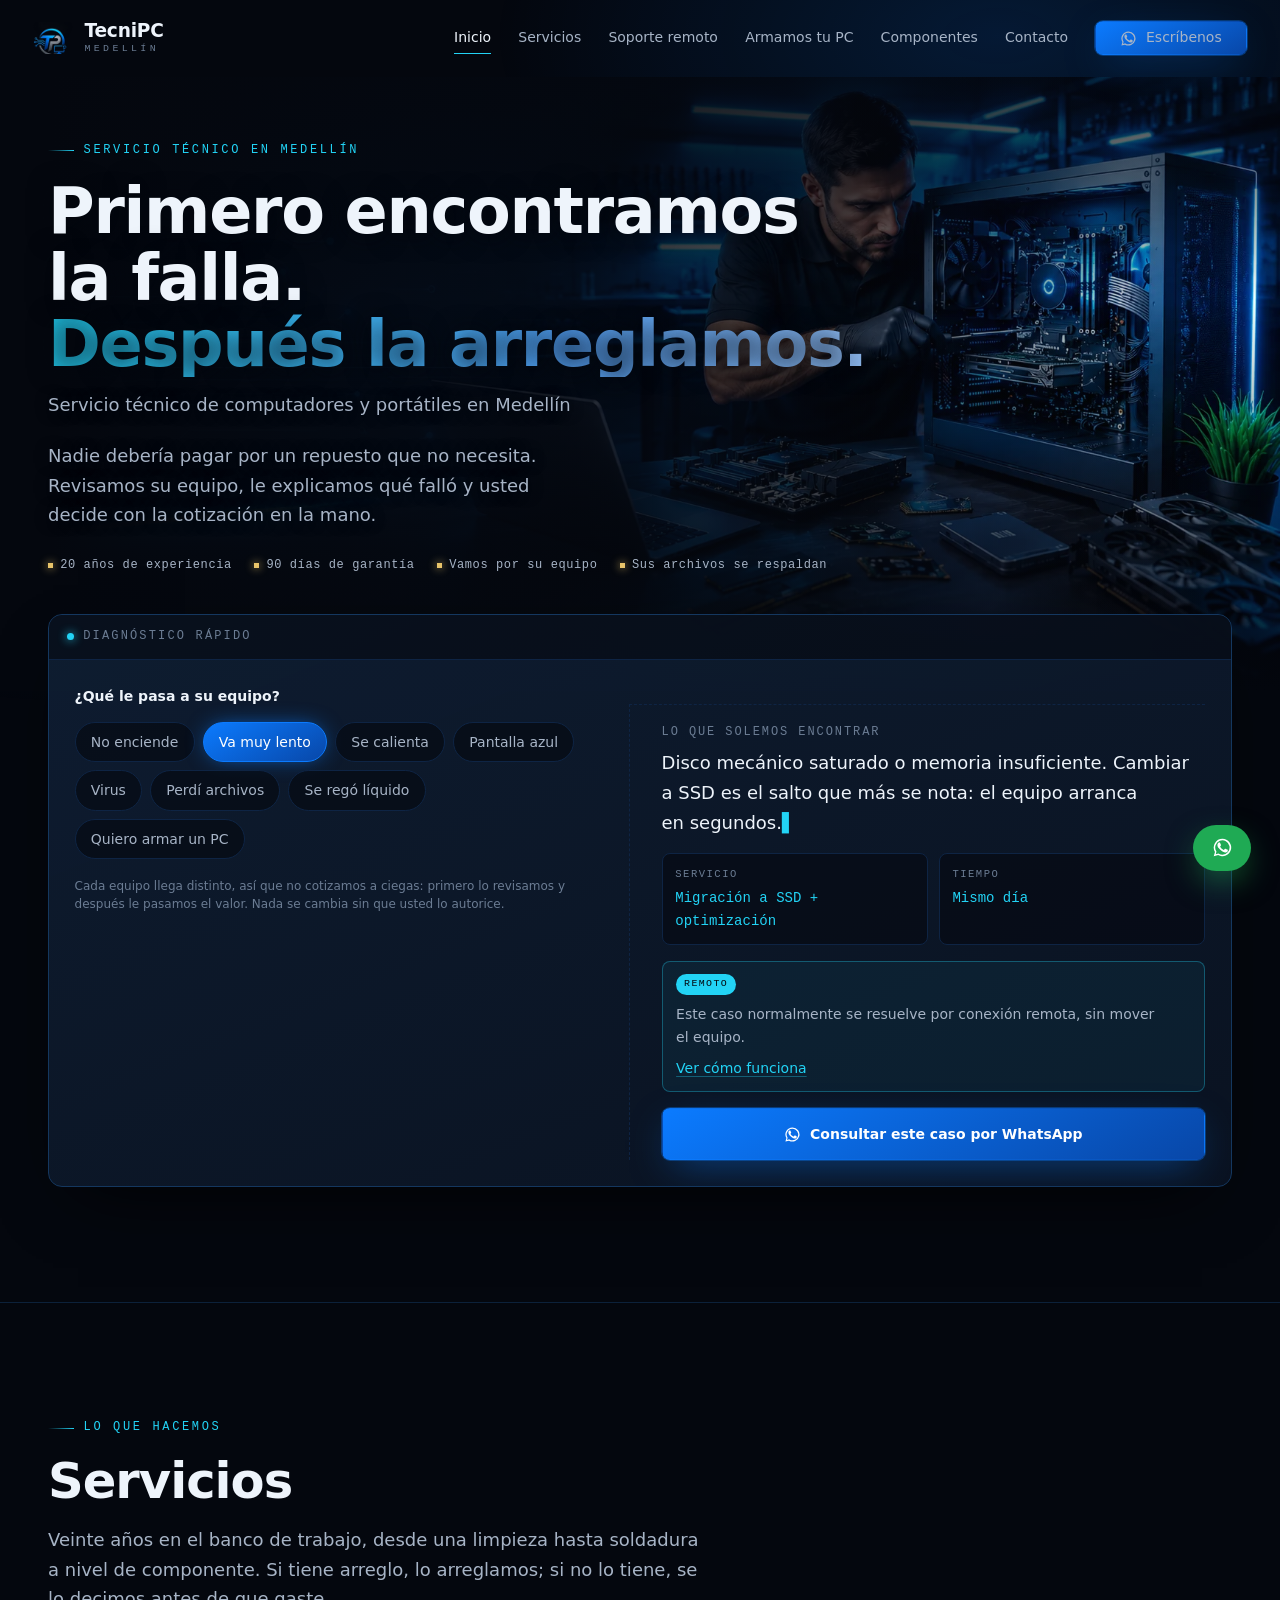
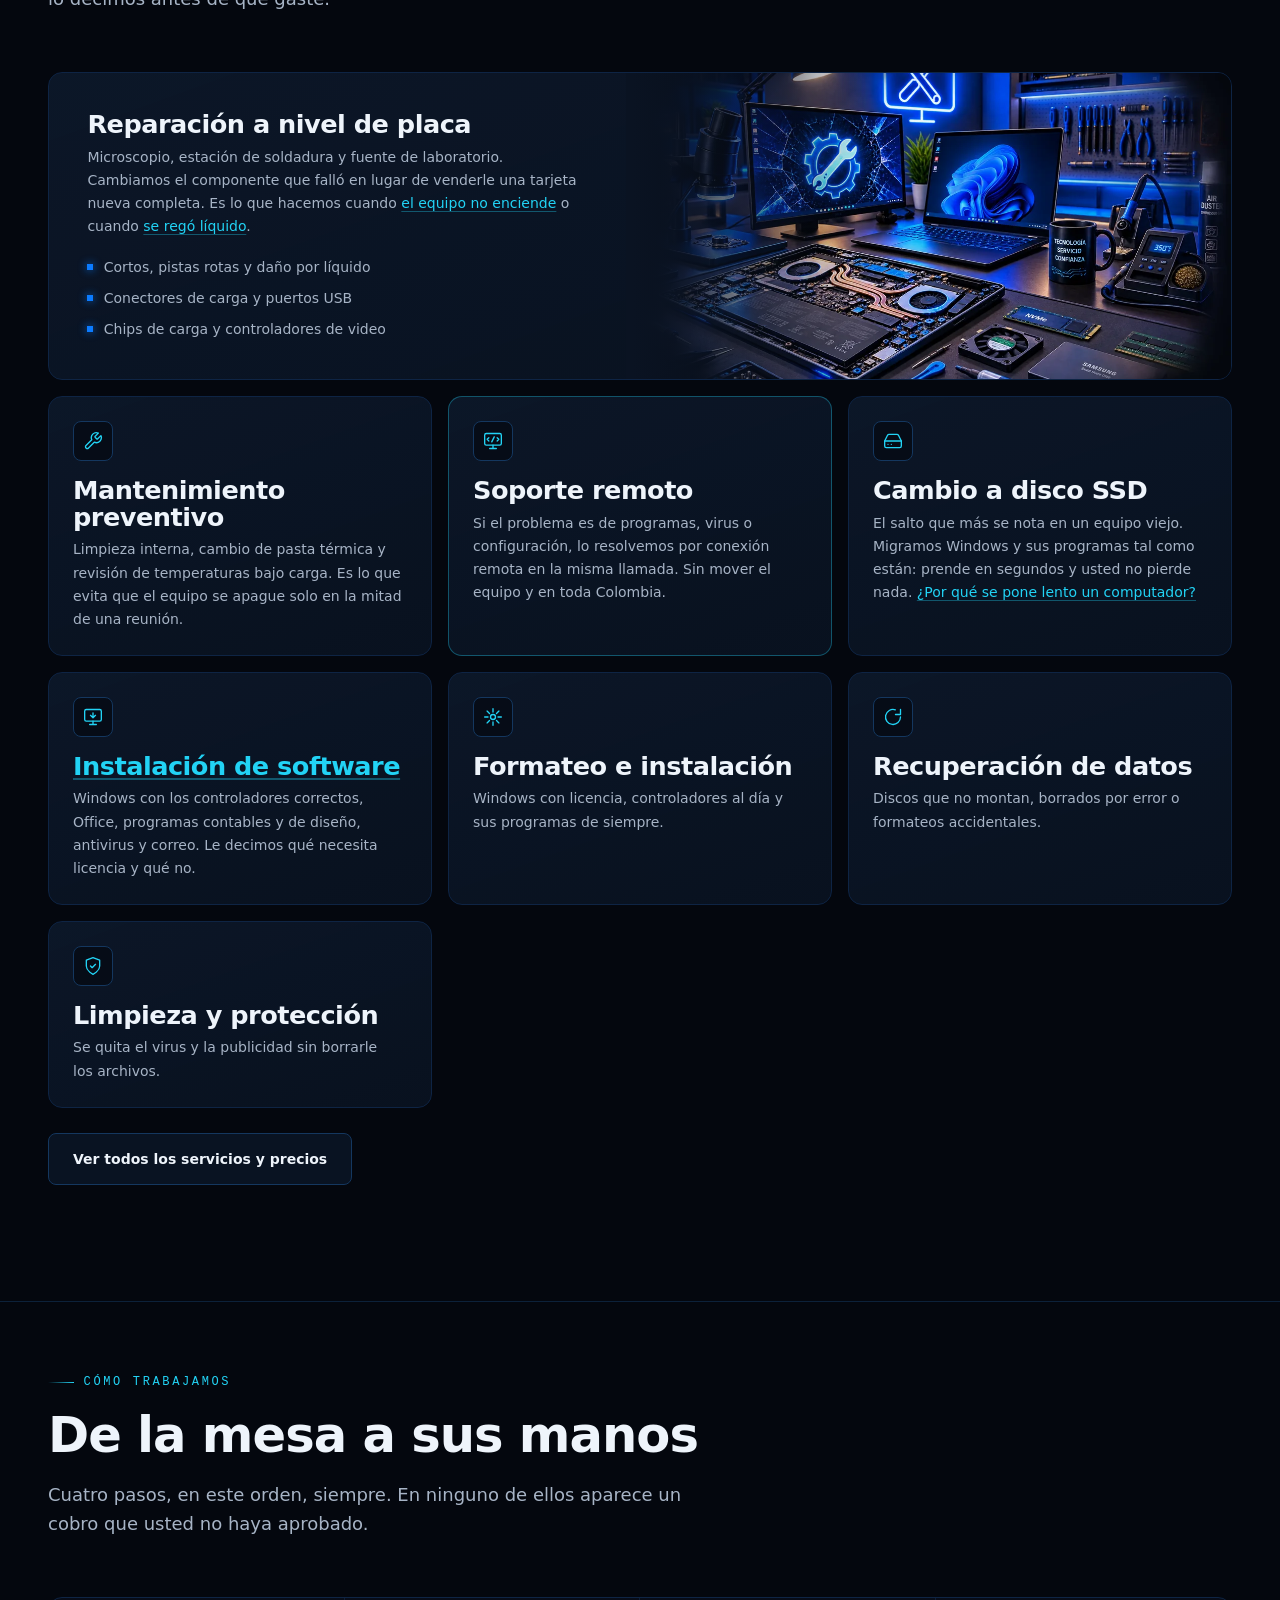
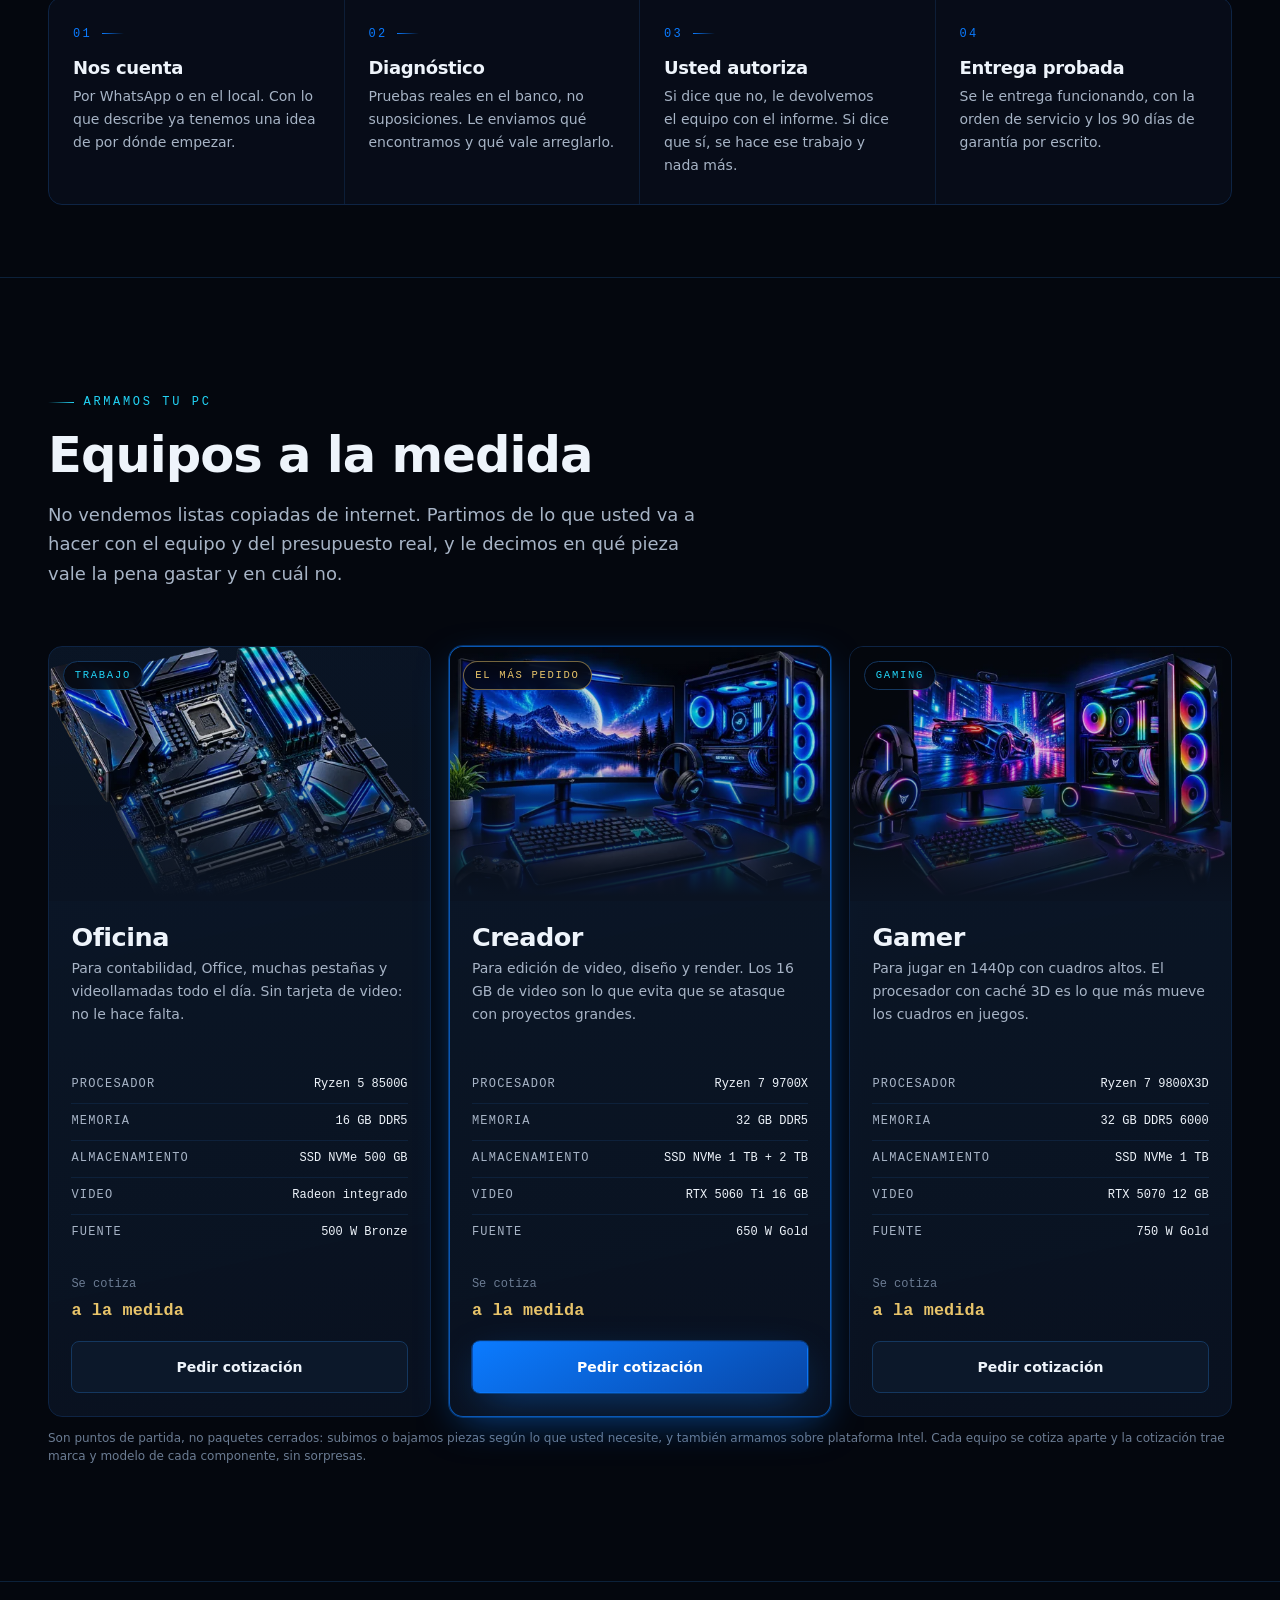
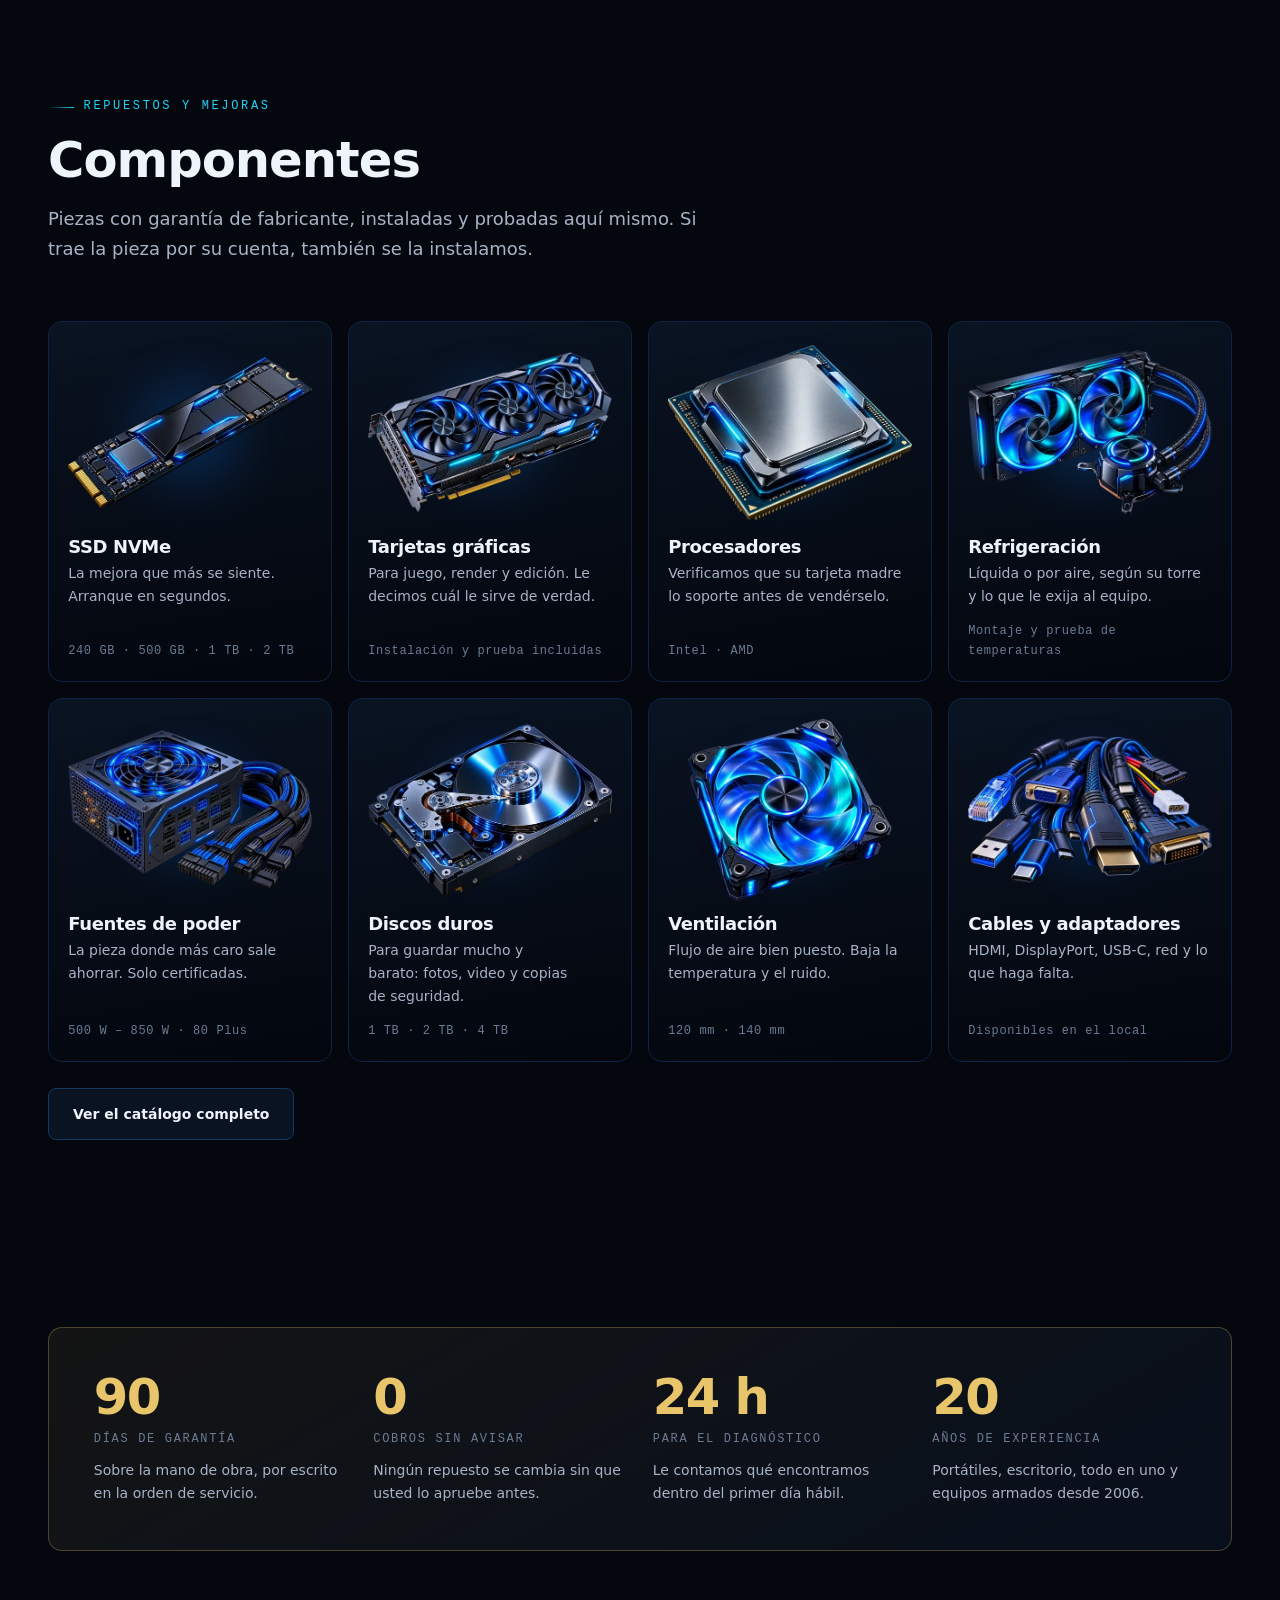
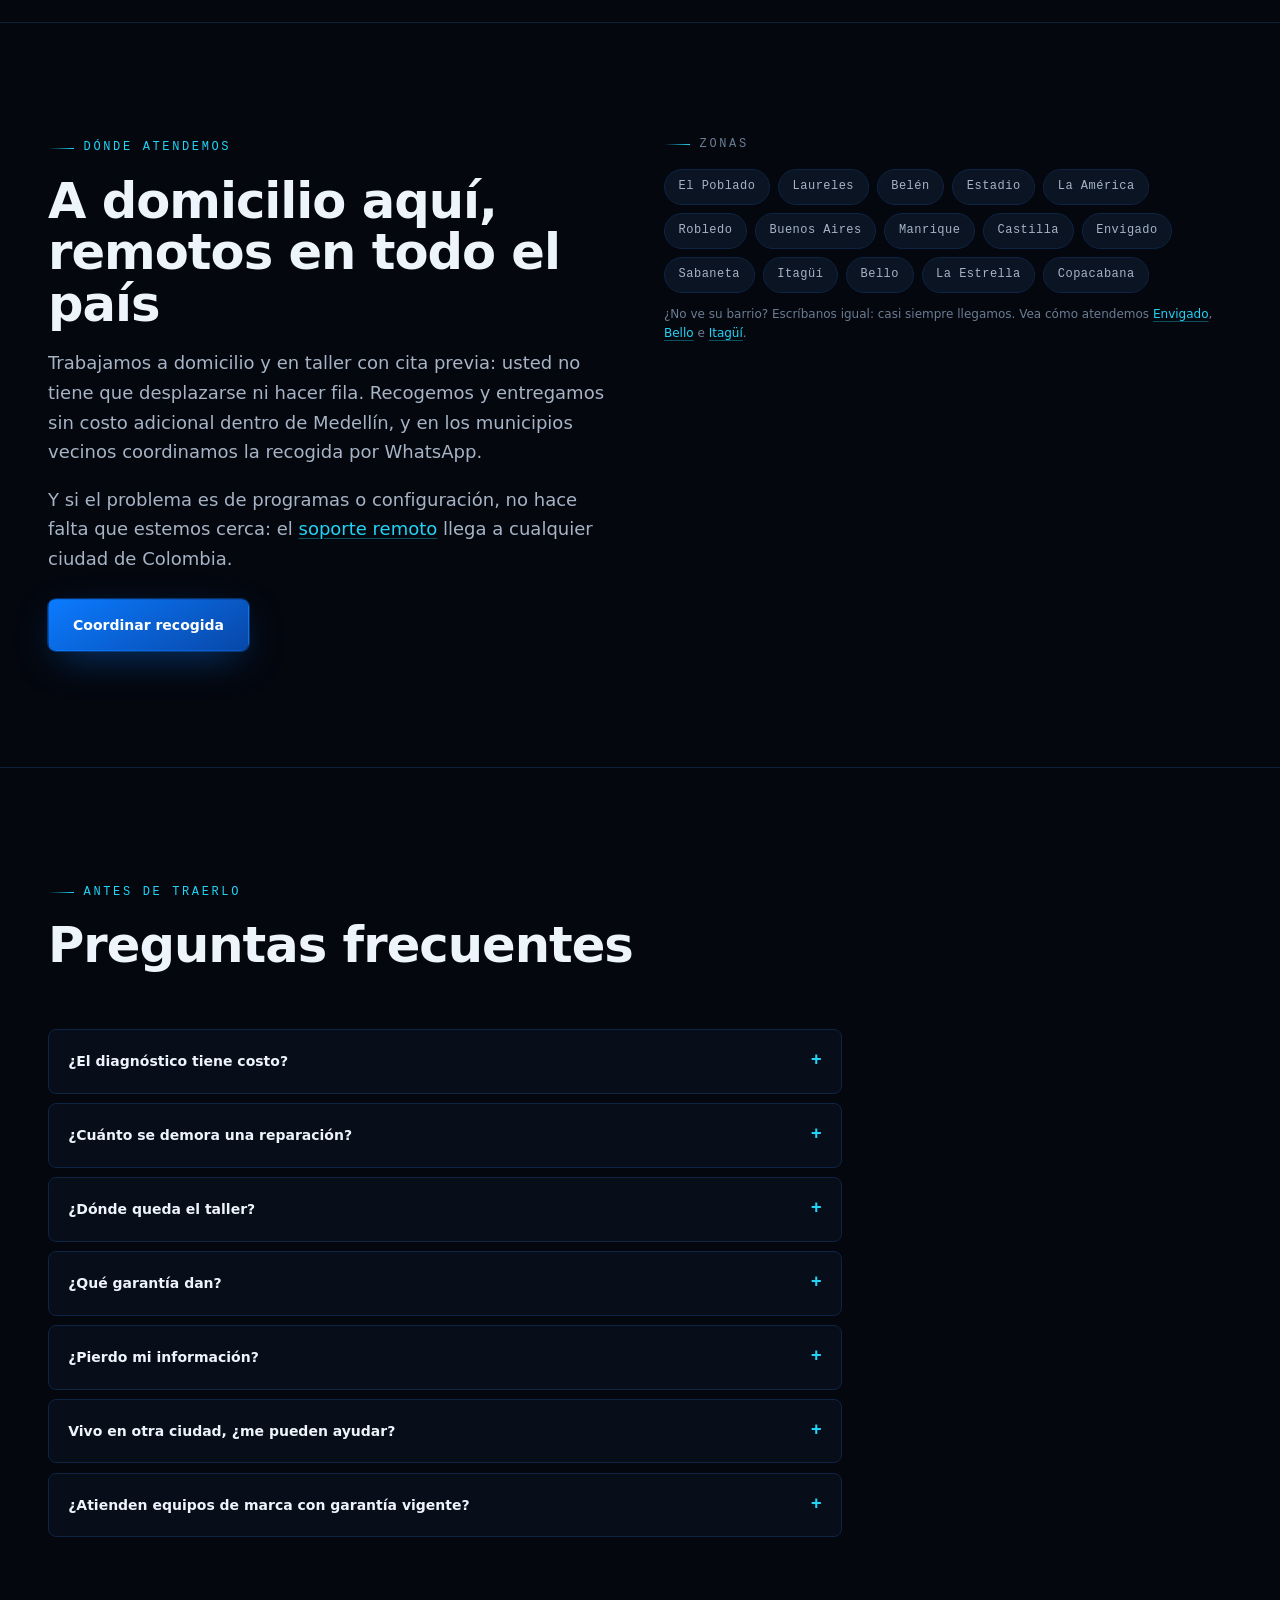
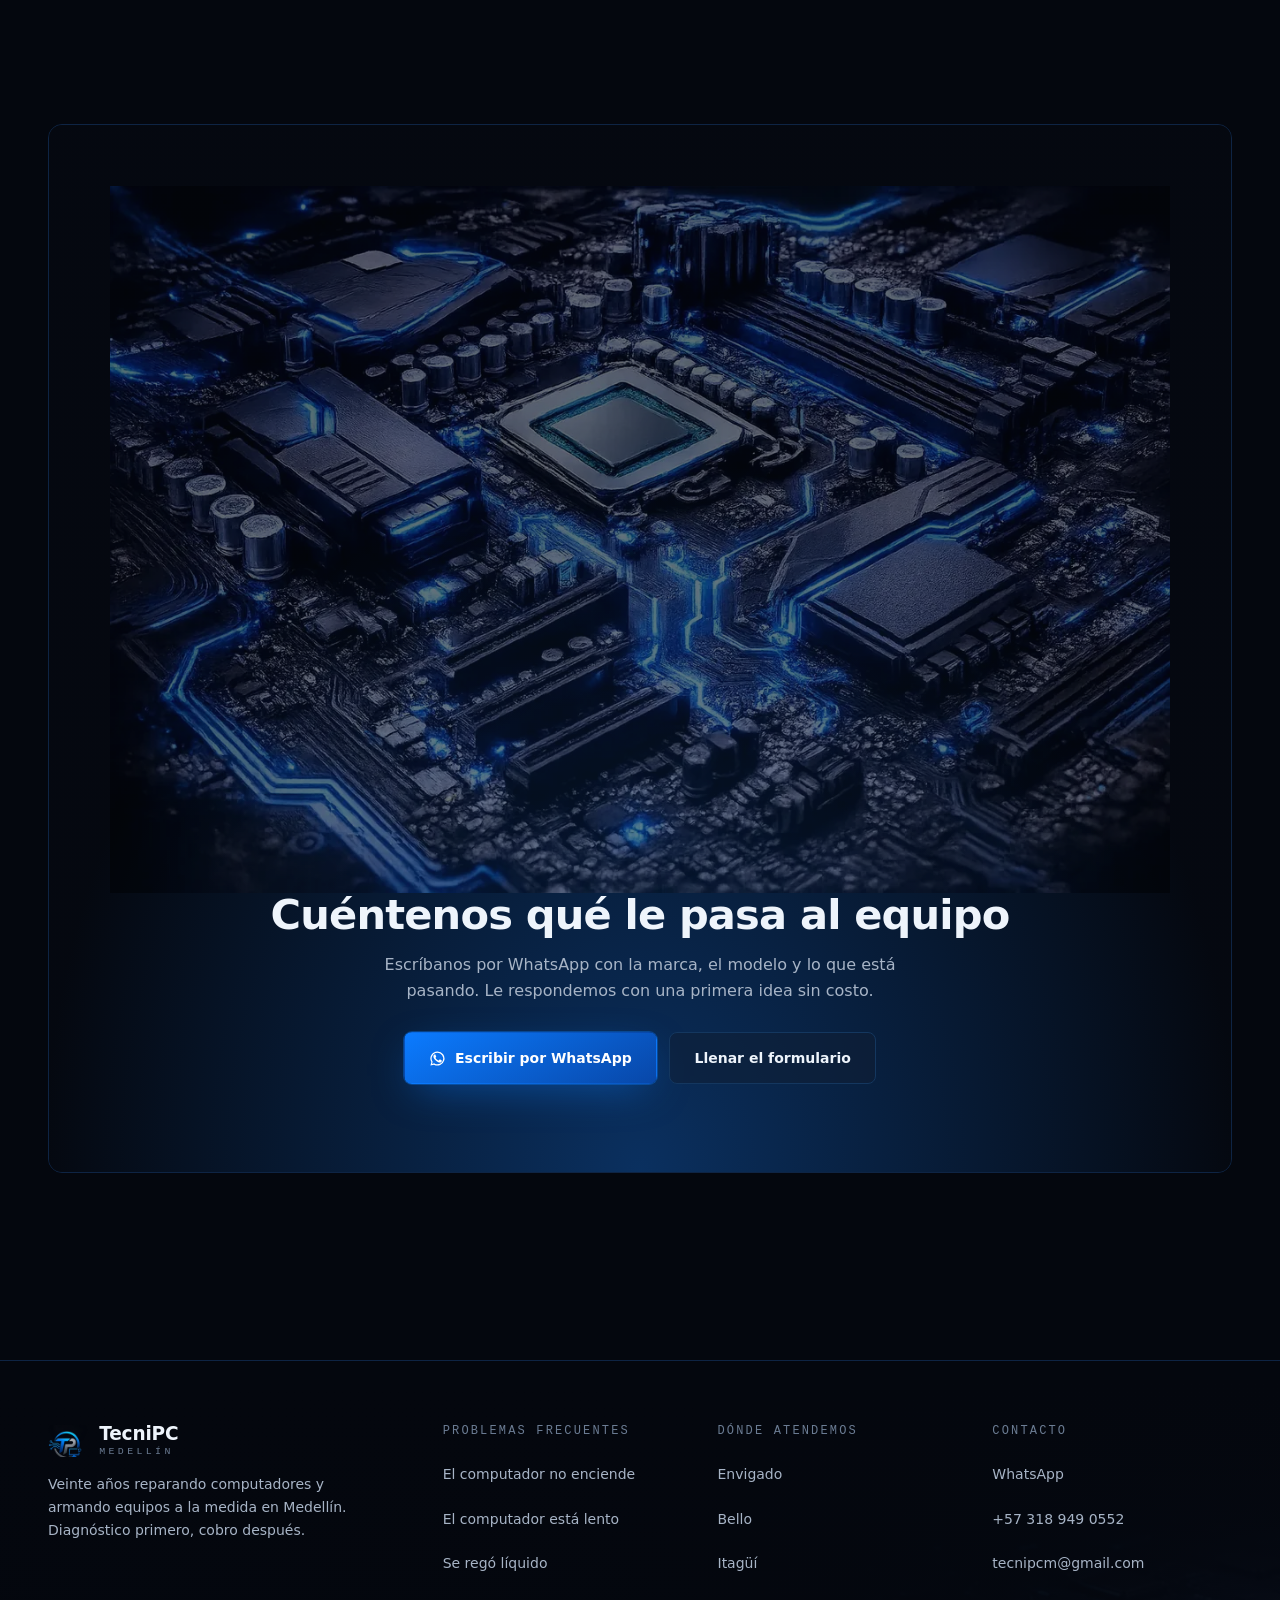
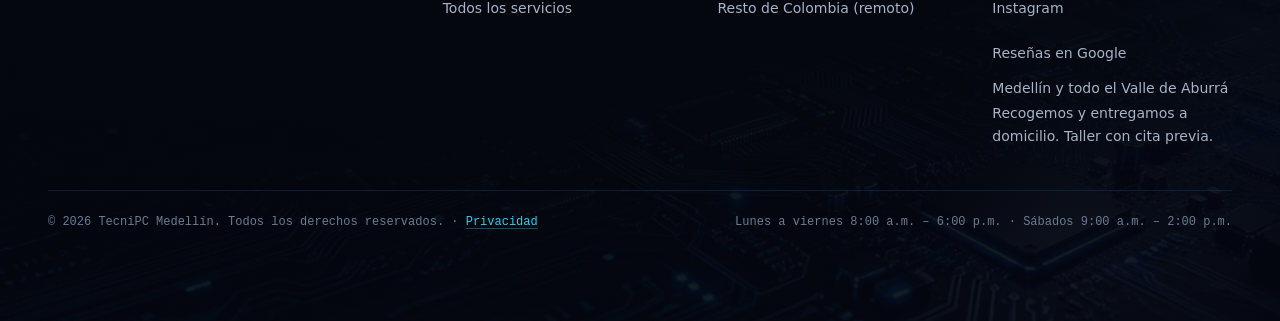
==== commit e32e4080: "Marca las migas, aligera las cabeceras y unifica la entidad del negocio Mejoras SEO sin cambios visi" ====
--- a/index.html
+++ b/index.html
@@ -7,7 +7,7 @@
      configurarlas a nivel de servidor, pero el navegador respeta estas dos.
      HSTS y X-Frame-Options solo existen como cabecera HTTP: no se pueden
      declarar aquí. -->
-<meta http-equiv="Content-Security-Policy" content="default-src 'self'; script-src 'self' 'unsafe-inline' https://www.googletagmanager.com; style-src 'self' 'unsafe-inline' https://fonts.googleapis.com; font-src 'self' https://fonts.gstatic.com; img-src 'self' data:; connect-src 'self' https://www.google-analytics.com https://*.google-analytics.com https://*.analytics.google.com https://www.googletagmanager.com; form-action 'self'; base-uri 'self'; object-src 'none'; upgrade-insecure-requests">
+<meta http-equiv="Content-Security-Policy" content="default-src 'self'; script-src 'self' 'unsafe-inline' https://www.googletagmanager.com; style-src 'self' 'unsafe-inline' https://fonts.googleapis.com; font-src 'self' https://fonts.gstatic.com; img-src 'self' data: https://www.googletagmanager.com https://www.google-analytics.com https://*.google-analytics.com https://www.google.com; connect-src 'self' https://www.google-analytics.com https://*.google-analytics.com https://*.analytics.google.com https://www.googletagmanager.com https://www.google.com; form-action 'self'; base-uri 'self'; object-src 'none'; upgrade-insecure-requests">
 <meta name="referrer" content="strict-origin-when-cross-origin">
 
 <!-- Google tag (gtag.js) -->
@@ -50,6 +50,7 @@
 {
   "@context": "https://schema.org",
   "@type": "ComputerRepairService",
+  "@id": "https://tecnipcmedellin.com/#negocio",
   "name": "TecniPC Medellín",
   "description": "Servicio técnico de computadores, portátiles y armado de PC a la medida en Medellín. Atendemos a domicilio y en taller con cita previa en todo el Valle de Aburrá.",
   "url": "https://tecnipcmedellin.com/",
@@ -72,34 +73,117 @@
   },
   "serviceArea": {
     "@type": "GeoCircle",
-    "geoMidpoint": { "@type": "GeoCoordinates", "latitude": 6.2442, "longitude": -75.5812 },
+    "geoMidpoint": {
+      "@type": "GeoCoordinates",
+      "latitude": 6.2442,
+      "longitude": -75.5812
+    },
     "geoRadius": "25000"
   },
   "availableLanguage": "es",
   "areaServed": [
-    { "@type": "City", "name": "Medellín" },
-    { "@type": "City", "name": "Envigado" },
-    { "@type": "City", "name": "Itagüí" },
-    { "@type": "City", "name": "Bello" },
-    { "@type": "City", "name": "Sabaneta" },
-    { "@type": "City", "name": "La Estrella" },
-    { "@type": "City", "name": "Copacabana" }
+    {
+      "@type": "City",
+      "name": "Medellín"
+    },
+    {
+      "@type": "City",
+      "name": "Envigado"
+    },
+    {
+      "@type": "City",
+      "name": "Itagüí"
+    },
+    {
+      "@type": "City",
+      "name": "Bello"
+    },
+    {
+      "@type": "City",
+      "name": "Sabaneta"
+    },
+    {
+      "@type": "City",
+      "name": "La Estrella"
+    },
+    {
+      "@type": "City",
+      "name": "Copacabana"
+    }
   ],
   "openingHoursSpecification": [
-    { "@type": "OpeningHoursSpecification", "dayOfWeek": ["Monday","Tuesday","Wednesday","Thursday","Friday"], "opens": "08:00", "closes": "18:00" },
-    { "@type": "OpeningHoursSpecification", "dayOfWeek": "Saturday", "opens": "09:00", "closes": "14:00" }
+    {
+      "@type": "OpeningHoursSpecification",
+      "dayOfWeek": [
+        "Monday",
+        "Tuesday",
+        "Wednesday",
+        "Thursday",
+        "Friday"
+      ],
+      "opens": "08:00",
+      "closes": "18:00"
+    },
+    {
+      "@type": "OpeningHoursSpecification",
+      "dayOfWeek": "Saturday",
+      "opens": "09:00",
+      "closes": "14:00"
+    }
   ],
   "hasOfferCatalog": {
     "@type": "OfferCatalog",
     "name": "Servicios",
     "itemListElement": [
-      { "@type": "Offer", "itemOffered": { "@type": "Service", "name": "Soporte técnico remoto en toda Colombia" } },
-      { "@type": "Offer", "itemOffered": { "@type": "Service", "name": "Diagnóstico y reparación de computadores" } },
-      { "@type": "Offer", "itemOffered": { "@type": "Service", "name": "Mantenimiento preventivo y cambio de pasta térmica" } },
-      { "@type": "Offer", "itemOffered": { "@type": "Service", "name": "Migración a disco SSD" } },
-      { "@type": "Offer", "itemOffered": { "@type": "Service", "name": "Recuperación de datos" } },
-      { "@type": "Offer", "itemOffered": { "@type": "Service", "name": "Armado de PC a la medida" } },
-      { "@type": "Offer", "itemOffered": { "@type": "Service", "name": "Respaldo en la nube y seguridad" } }
+      {
+        "@type": "Offer",
+        "itemOffered": {
+          "@type": "Service",
+          "name": "Soporte técnico remoto en toda Colombia"
+        }
+      },
+      {
+        "@type": "Offer",
+        "itemOffered": {
+          "@type": "Service",
+          "name": "Diagnóstico y reparación de computadores"
+        }
+      },
+      {
+        "@type": "Offer",
+        "itemOffered": {
+          "@type": "Service",
+          "name": "Mantenimiento preventivo y cambio de pasta térmica"
+        }
+      },
+      {
+        "@type": "Offer",
+        "itemOffered": {
+          "@type": "Service",
+          "name": "Migración a disco SSD"
+        }
+      },
+      {
+        "@type": "Offer",
+        "itemOffered": {
+          "@type": "Service",
+          "name": "Recuperación de datos"
+        }
+      },
+      {
+        "@type": "Offer",
+        "itemOffered": {
+          "@type": "Service",
+          "name": "Armado de PC a la medida"
+        }
+      },
+      {
+        "@type": "Offer",
+        "itemOffered": {
+          "@type": "Service",
+          "name": "Respaldo en la nube y seguridad"
+        }
+      }
     ]
   }
 }
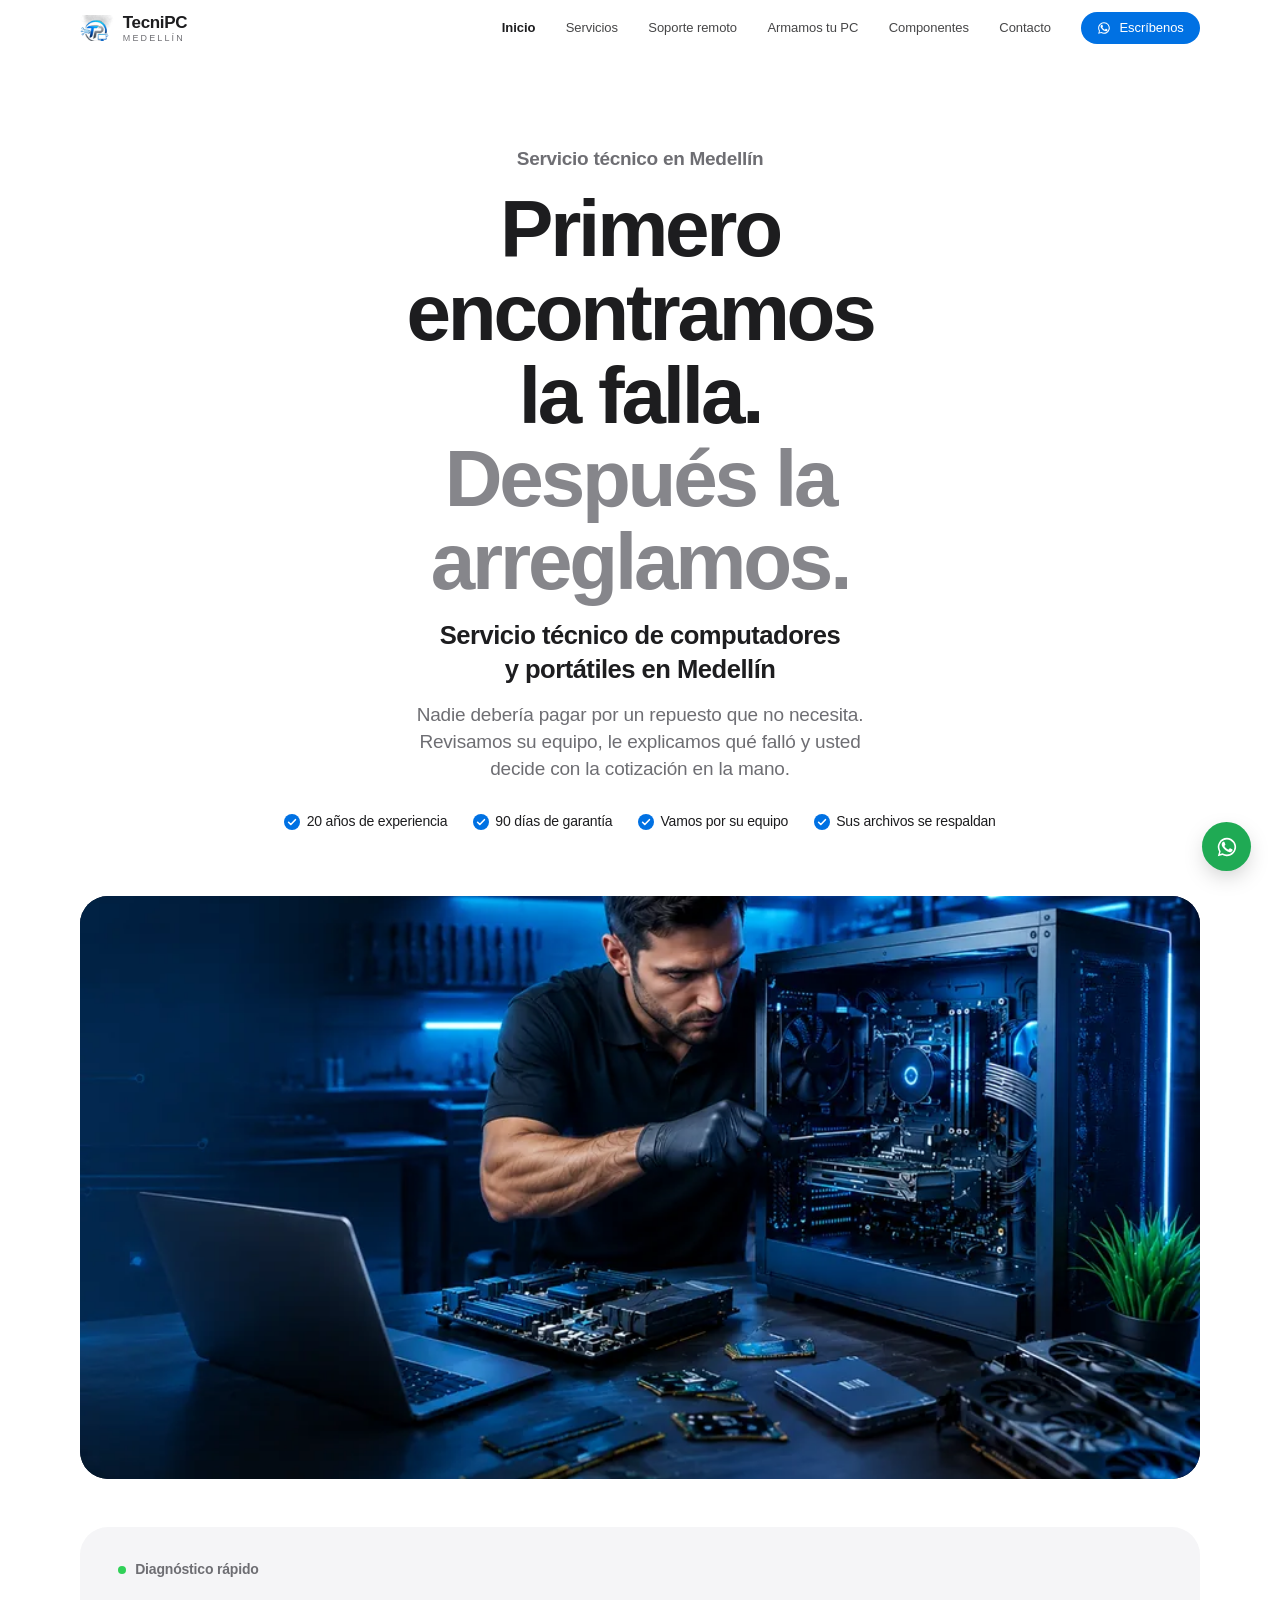
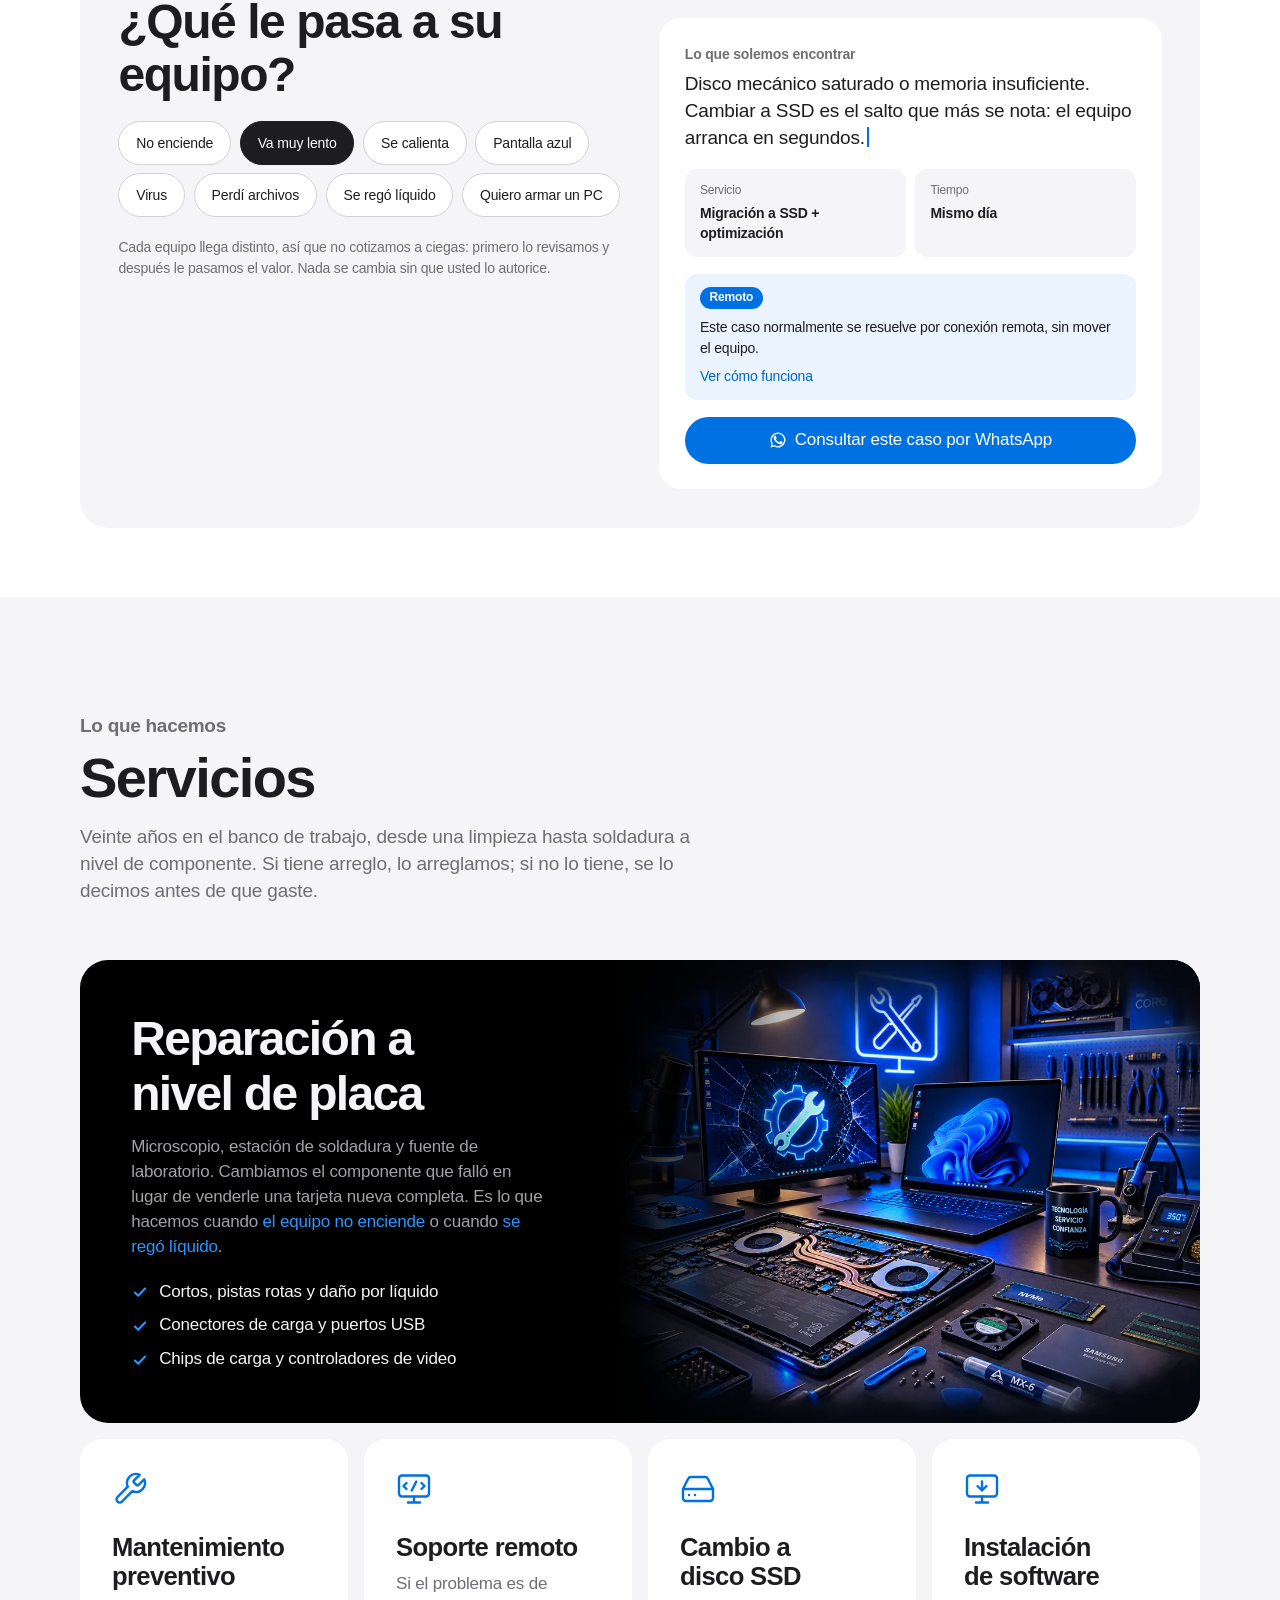
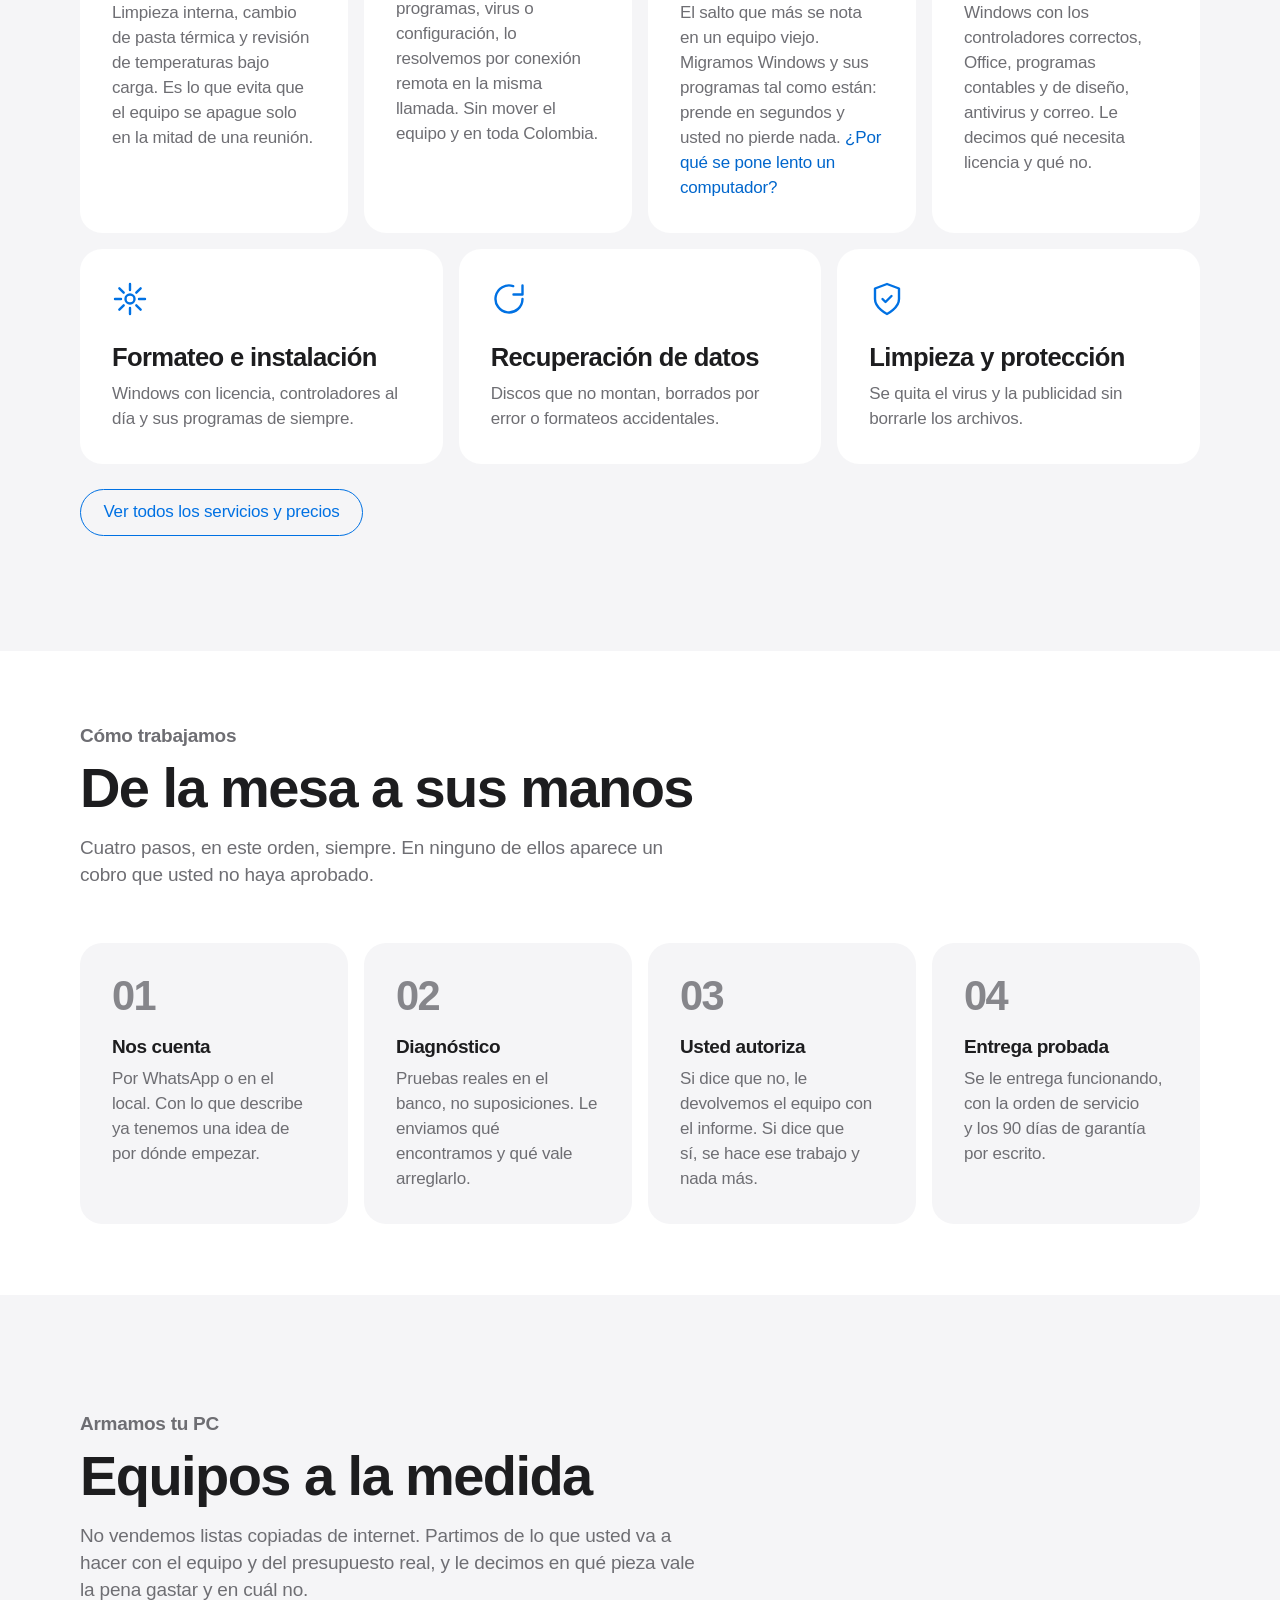
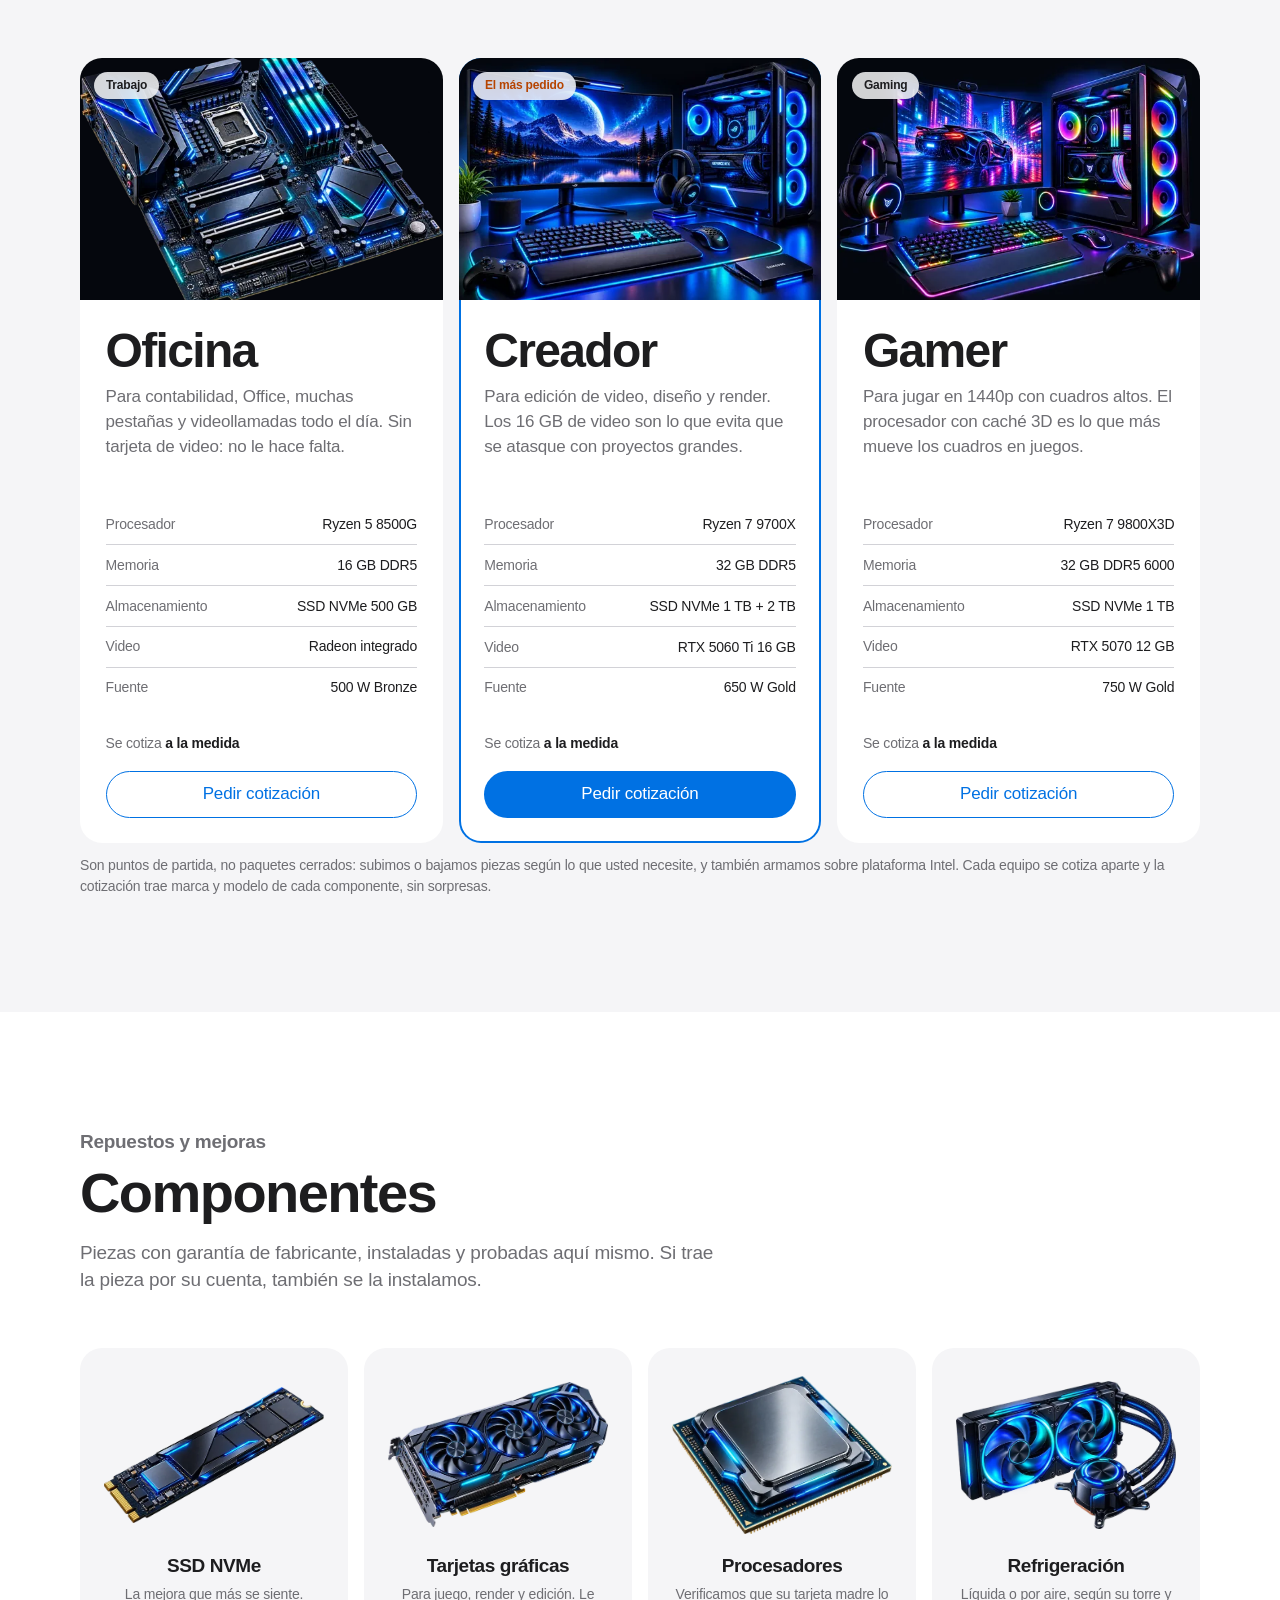
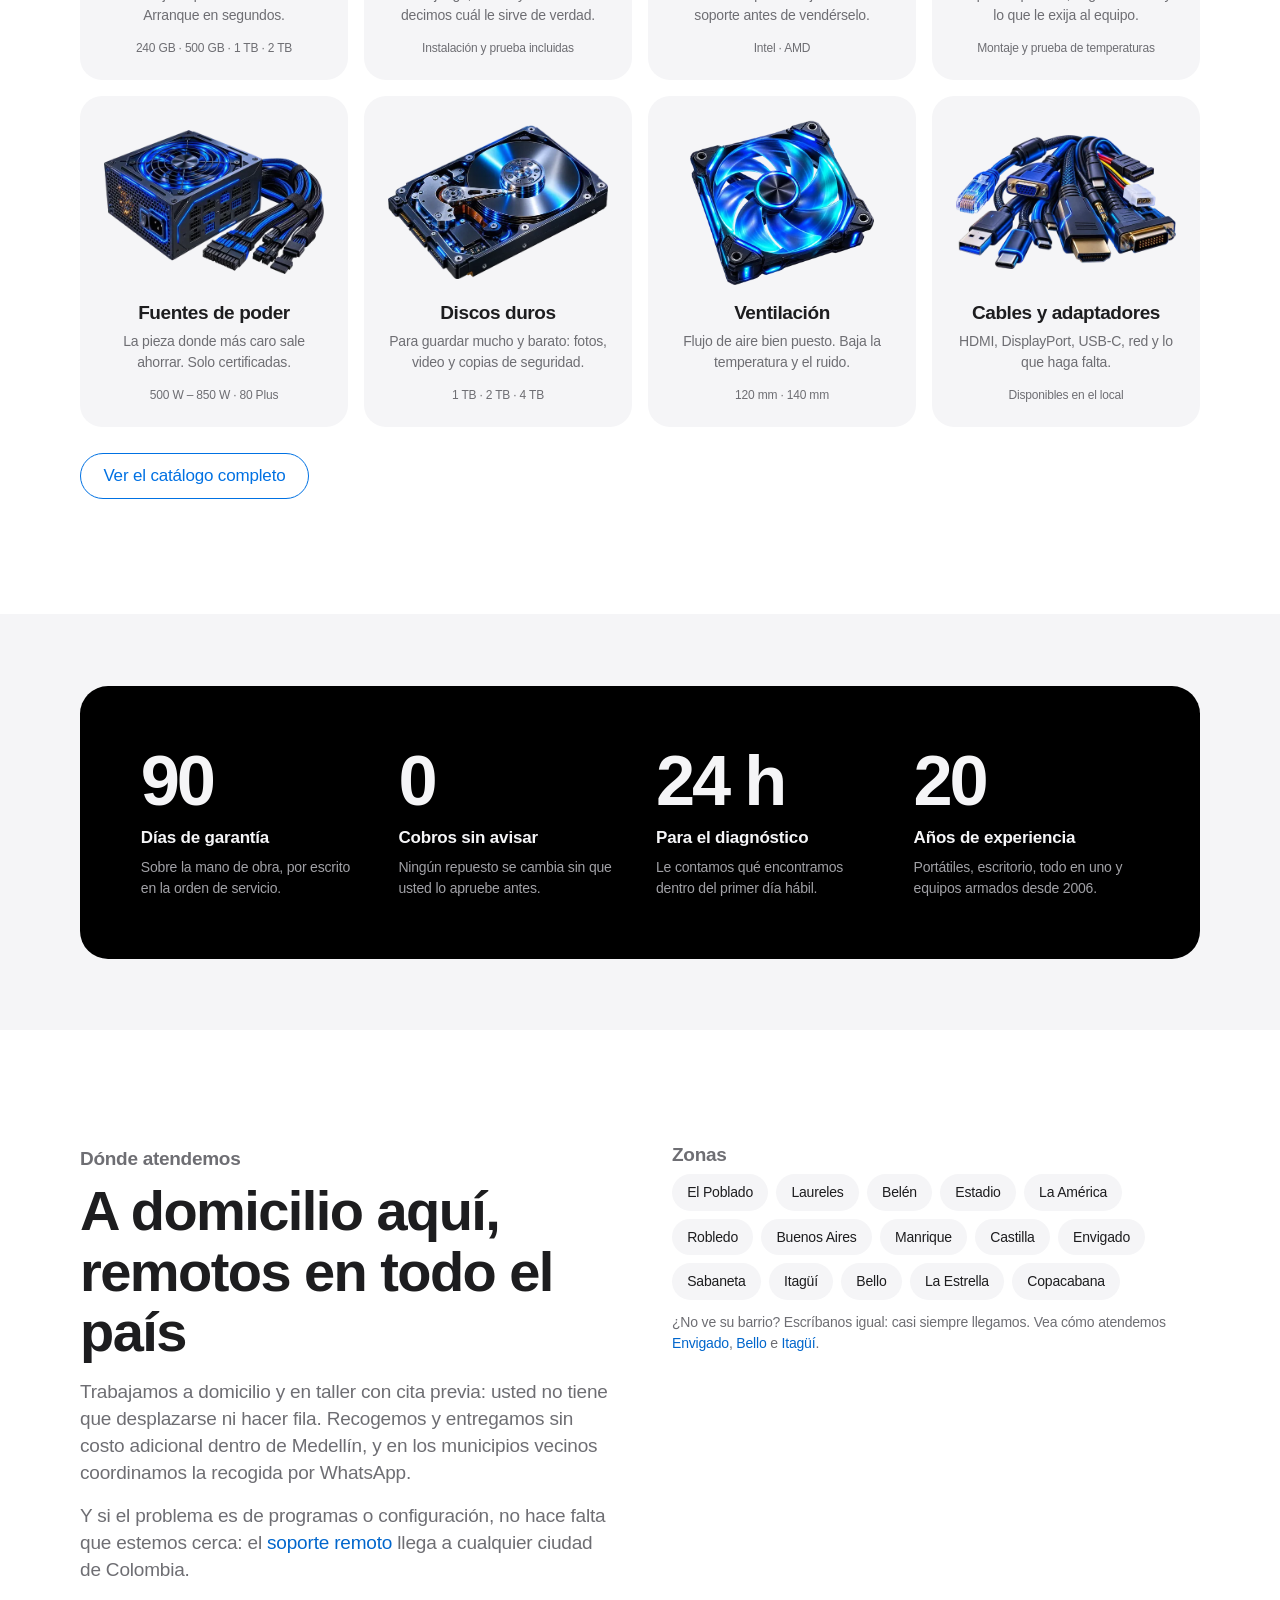
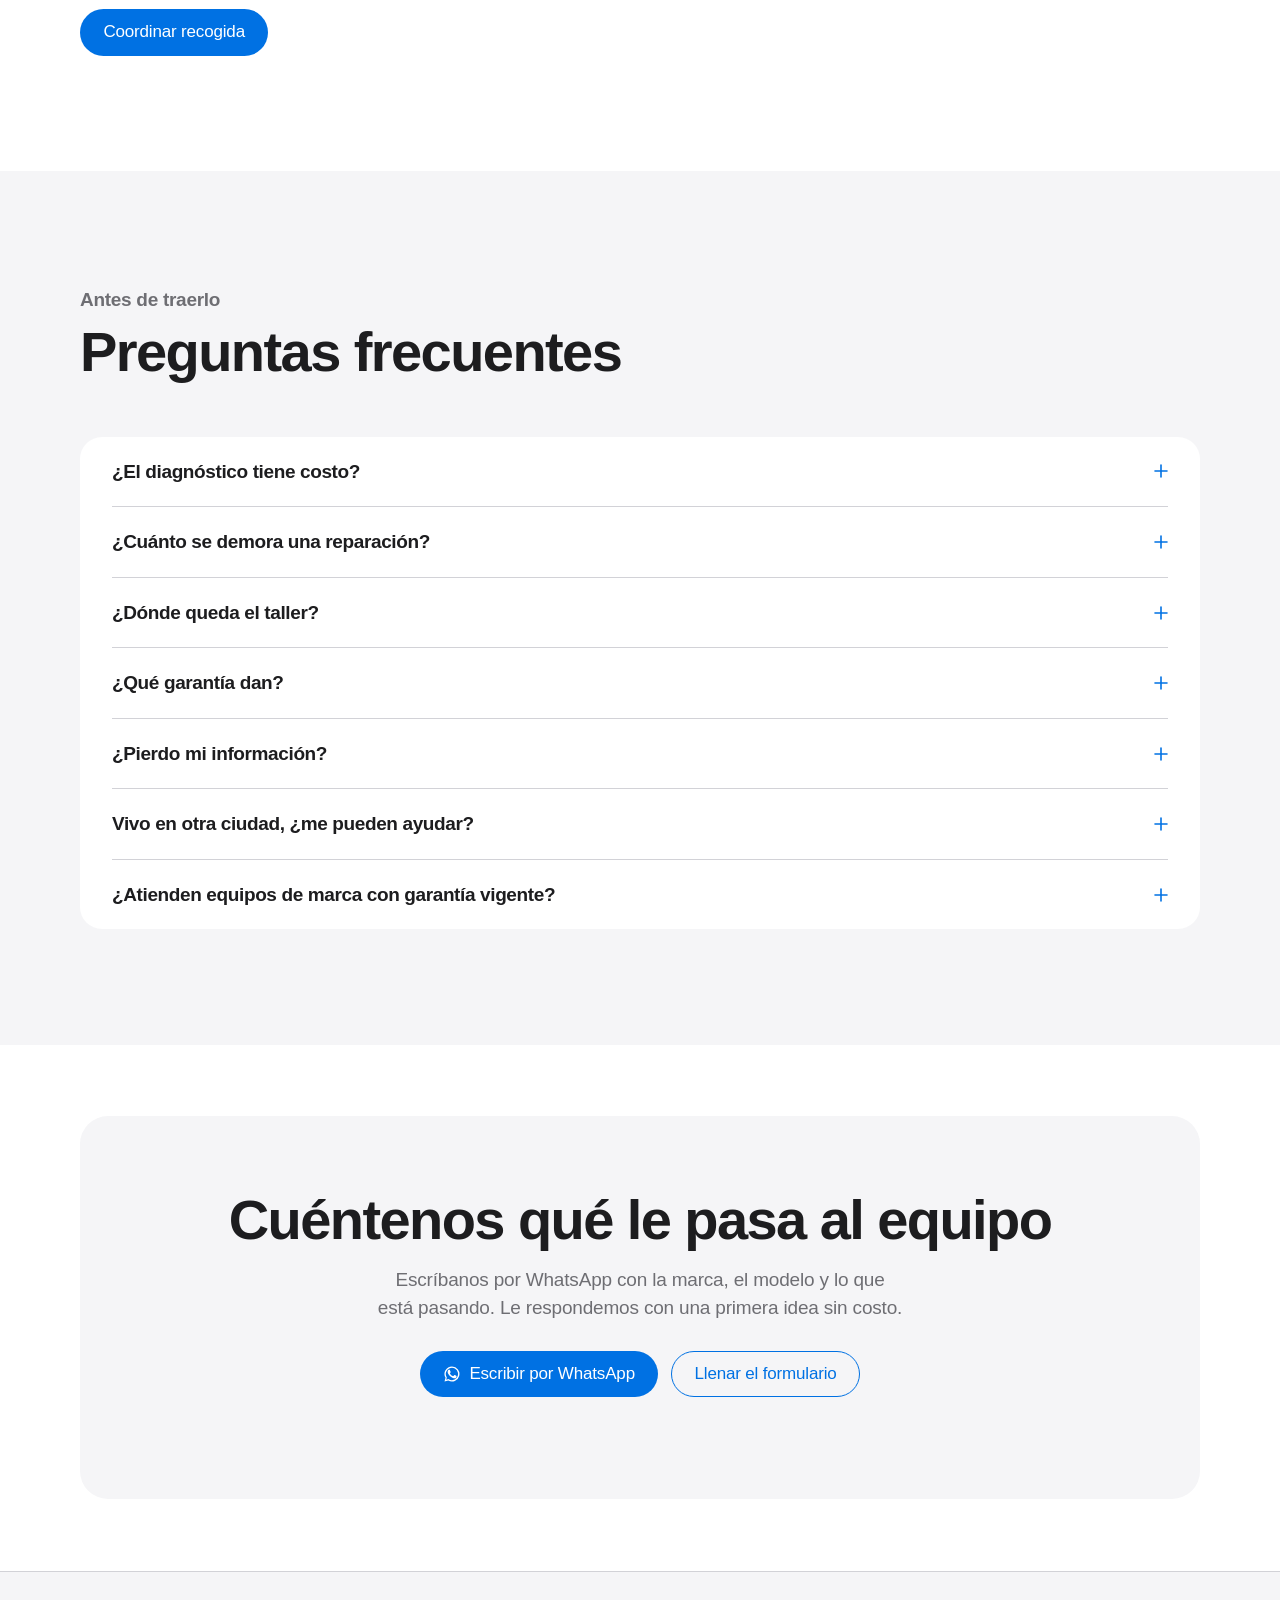
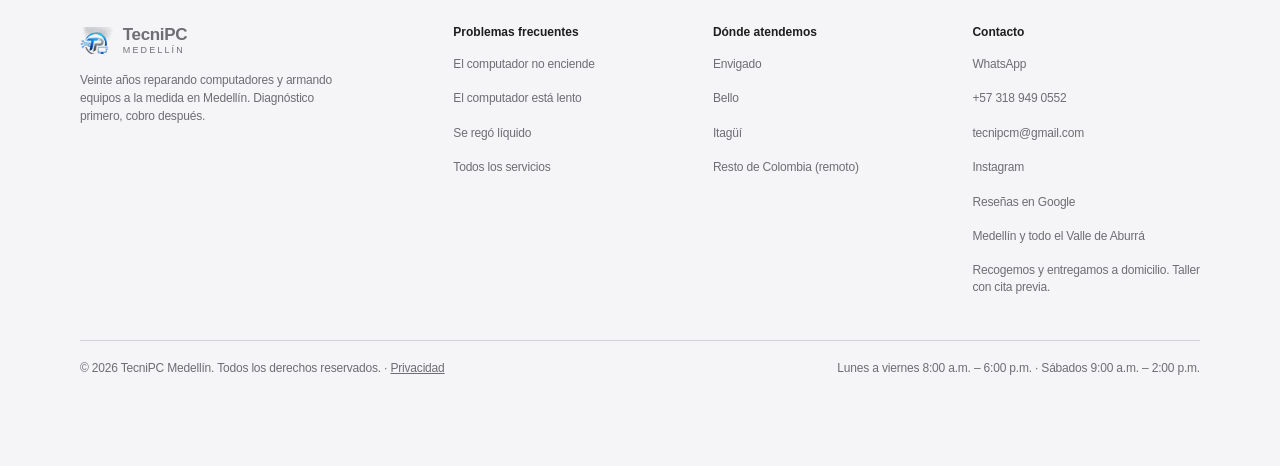
==== commit 97bd7f4f: "Rediseña el sitio con estética clara: superficies blancas, tipografía del sistema y un solo azul de " ====
--- a/index.html
+++ b/index.html
@@ -21,7 +21,7 @@
 
 <title>TecniPC Medellín | Servicio técnico de computadores</title>
 <meta name="description" content="Reparación de computadores y portátiles en Medellín. Diagnóstico honesto, mantenimiento, cambio a SSD y armado de PC. Vamos por su equipo.">
-<meta name="theme-color" content="#04070e">
+<meta name="theme-color" content="#ffffff">
 <meta name="author" content="TecniPC Medellín">
 <link rel="canonical" href="https://tecnipcmedellin.com/">
 
@@ -43,7 +43,7 @@
 <link rel="preconnect" href="https://fonts.gstatic.com" crossorigin>
 <link rel="preload" as="image" href="assets/img/hero-taller.webp" media="(min-width: 701px)">
 <link rel="preload" as="image" href="assets/img/hero-taller-movil.webp" media="(max-width: 700px)">
-<link href="https://fonts.googleapis.com/css2?family=Archivo:wdth,wght@62..125,400..900&family=IBM+Plex+Mono:wght@400;500&family=IBM+Plex+Sans:wght@400;500;600;700&display=swap" rel="stylesheet">
+<link href="https://fonts.googleapis.com/css2?family=Inter:wght@400;500;600;700&display=swap" rel="stylesheet">
 <link rel="stylesheet" href="assets/css/estilos.css">
 
 <script type="application/ld+json">
--- a/assets/css/estilos.css
+++ b/assets/css/estilos.css
@@ -1,50 +1,58 @@
 /* ==========================================================================
    TecniPC Medellín — hoja de estilos única
-   Paleta y materiales extraídos de las imágenes de marca.
+   Rediseño claro: superficies blancas y gris perla, tipografía del sistema,
+   un solo azul de acción y negro reservado para los momentos de contraste.
    ========================================================================== */
 
 /* --- 1. Tokens ---------------------------------------------------------- */
 :root {
-  /* Color: muestreado del logo, la cabecera y los renders de componentes */
-  --negro:        #04070e;   /* fondo base, tomado del pie de página */
-  --placa:        #0a1322;   /* superficie, como el sustrato de una PCB */
-  --placa-alta:   #0f1e33;   /* superficie elevada */
-  --pista:        #14375f;   /* bordes y divisores: la pista de cobre */
-  --pista-tenue:  #0e2444;
-  --neon:         #0b7bff;   /* azul de acción, el dominante en los renders */
-  --neon-hondo:   #0847a8;
-  --cian:         #22d3f5;   /* señal viva, del arco del logo */
-  --contacto:     #e8c46a;   /* oro de los pines: solo para garantía */
-  --acero:        #a7b4c6;   /* texto secundario, del cromado del logotipo */
-  --acero-tenue:  #6b7c93;
-  --blanco:       #eef4fb;
-
-  /* Tipografía */
-  --display: 'Archivo', 'Arial Narrow', system-ui, sans-serif;
-  --cuerpo:  'IBM Plex Sans', system-ui, -apple-system, 'Segoe UI', sans-serif;
-  --dato:    'IBM Plex Mono', ui-monospace, 'Cascadia Mono', Consolas, monospace;
-
-  /* Escala tipográfica */
+  color-scheme: light;
+
+  /* Color */
+  --fondo:       #ffffff;
+  --gris:        #f5f5f7;   /* secciones alternas y mosaicos */
+  --tinta:       #1d1d1f;   /* texto principal */
+  --texto-2:     #6e6e73;   /* texto secundario: 5:1 sobre blanco */
+  --texto-3:     #86868b;   /* solo para texto grande */
+  --linea:       #d2d2d7;
+  --azul:        #0071e3;   /* acción */
+  --azul-hover:  #0077ed;
+  --enlace:      #0066cc;
+  --enlace-osc:  #2997ff;   /* enlaces sobre negro */
+  --naranja:     #b64400;   /* solo para "El más pedido" */
+  --negro:       #000000;
+  --gris-osc:    #a1a1a6;   /* texto secundario sobre negro */
+
+  /* Alias que usan algunos estilos en línea del HTML */
+  --acero-tenue: var(--texto-2);
+  --blanco:      var(--tinta);
+
+  /* Superficie de los mosaicos: cambia según el fondo de la sección */
+  --mosaico: var(--gris);
+
+  /* Tipografía: SF Pro en equipos Apple, Inter en el resto */
+  --cuerpo: -apple-system, BlinkMacSystemFont, 'SF Pro Text', 'Inter', 'Segoe UI', Roboto, sans-serif;
+  --display: -apple-system, BlinkMacSystemFont, 'SF Pro Display', 'Inter', 'Segoe UI', Roboto, sans-serif;
+
+  /* Escala */
   --t-xs:   0.75rem;
   --t-sm:   0.875rem;
-  --t-base: 1rem;
-  --t-md:   1.125rem;
-  --t-lg:   clamp(1.25rem, 0.9rem + 1.1vw, 1.6rem);
-  --t-xl:   clamp(1.7rem, 1.1rem + 2.4vw, 2.6rem);
-  --t-2xl:  clamp(2rem, 1.3rem + 2.4vw, 3.1rem);
-  --t-3xl:  clamp(2.5rem, 1.5rem + 3.1vw, 4.1rem);
+  --t-base: 1.0625rem;
+  --t-md:   1.1875rem;
+  --t-lg:   clamp(1.3rem, 1.05rem + 0.8vw, 1.6rem);
+  --t-xl:   clamp(1.9rem, 1.3rem + 2.2vw, 3rem);
+  --t-2xl:  clamp(2.1rem, 1.3rem + 2.9vw, 3.5rem);
+  --t-3xl:  clamp(2.6rem, 1.4rem + 4.6vw, 5rem);
 
   /* Ritmo */
-  --ancho:  1220px;
-  --canal:  clamp(1.15rem, 4vw, 3rem);
-  --aire:   clamp(4.5rem, 9vw, 8rem);
-  --radio:  14px;
-  --radio-sm: 8px;
-
-  /* Materiales */
-  --borde:  1px solid var(--pista-tenue);
-  --brillo-neon: 0 0 0 1px rgb(11 123 255 / 0.35), 0 12px 40px -12px rgb(11 123 255 / 0.55);
-  --curva:  cubic-bezier(0.22, 0.68, 0.28, 1);
+  --ancho:  1120px;
+  --canal:  clamp(1rem, 4vw, 2.5rem);
+  --aire:   clamp(4.5rem, 9vw, 7.5rem);
+  --radio:  22px;
+  --radio-lg: 28px;
+  --radio-sm: 12px;
+
+  --curva:  cubic-bezier(0.25, 0.1, 0.25, 1);
 }
 
 /* --- 2. Base ------------------------------------------------------------ */
@@ -52,42 +60,29 @@
 
 html {
   scroll-behavior: smooth;
-  scroll-padding-top: 92px;
+  scroll-padding-top: 72px;
   -webkit-text-size-adjust: 100%;
 }
 
 body {
   margin: 0;
-  background: var(--negro);
-  color: var(--blanco);
+  background: var(--fondo);
+  color: var(--tinta);
   font-family: var(--cuerpo);
   font-size: var(--t-base);
-  line-height: 1.65;
+  line-height: 1.47;
+  letter-spacing: -0.011em;
   overflow-x: hidden;
   -webkit-font-smoothing: antialiased;
 }
 
-/* Resplandor ambiental fijo: la penumbra azul del taller */
-body::before {
-  content: '';
-  position: fixed;
-  inset: 0;
-  z-index: 0;
-  pointer-events: none;
-  background:
-    radial-gradient(58% 42% at 78% 4%,  rgb(11 123 255 / 0.16), transparent 68%),
-    radial-gradient(48% 38% at 6% 52%,  rgb(34 211 245 / 0.07), transparent 70%);
-}
-
 h1, h2, h3, h4 {
   font-family: var(--display);
-  /* Palabras largas como "Almacenamiento" no caben en pantallas de 320 px */
   overflow-wrap: break-word;
   hyphens: auto;
-  font-variation-settings: 'wdth' 116;
-  font-weight: 800;
-  line-height: 1.04;
-  letter-spacing: -0.02em;
+  font-weight: 700;
+  line-height: 1.08;
+  letter-spacing: -0.028em;
   margin: 0;
   text-wrap: balance;
 }
@@ -97,17 +92,15 @@
 img { max-width: 100%; height: auto; display: block; }
 
 a {
-  color: var(--cian);
-  text-decoration-color: rgb(34 211 245 / 0.35);
-  text-underline-offset: 3px;
-  transition: color 0.2s var(--curva);
-}
-a:hover { color: var(--blanco); }
+  color: var(--enlace);
+  text-decoration: none;
+}
+a:hover { text-decoration: underline; text-underline-offset: 3px; }
 
 :focus-visible {
-  outline: 2px solid var(--cian);
+  outline: 2px solid var(--azul);
   outline-offset: 3px;
-  border-radius: 3px;
+  border-radius: 6px;
 }
 
 .salto-contenido {
@@ -116,7 +109,7 @@
   top: 0;
   z-index: 200;
   padding: 0.8rem 1.2rem;
-  background: var(--neon);
+  background: var(--azul);
   color: #fff;
   font-weight: 600;
   border-radius: 0 0 var(--radio-sm) 0;
@@ -131,129 +124,107 @@
 
 .bloque {
   position: relative;
-  z-index: 1;
   padding-block: var(--aire);
 }
 .bloque--ajustado { padding-block: calc(var(--aire) * 0.62); }
 
-.filo {
-  border-top: 1px solid rgb(20 55 95 / 0.55);
-}
-
-/* Encabezado de sección: rótulo técnico + título ancho */
+/* Las secciones alternan blanco y gris perla. Dentro de una sección gris, los
+   mosaicos pasan a blanco para que sigan despegándose del fondo. */
+main > section:nth-of-type(even):not(.portada) {
+  background: var(--gris);
+  --mosaico: var(--fondo);
+}
+
 .rotulo {
-  display: flex;
-  align-items: center;
-  gap: 0.6rem;
-  margin: 0 0 1.1rem;
-  font-family: var(--dato);
-  font-size: var(--t-xs);
-  font-weight: 500;
-  letter-spacing: 0.22em;
-  text-transform: uppercase;
-  color: var(--cian);
-}
-.rotulo::before {
-  content: '';
-  width: 26px;
-  height: 1px;
-  background: linear-gradient(90deg, transparent, var(--cian));
-  flex: none;
+  margin: 0 0 0.5rem;
+  font-size: var(--t-md);
+  font-weight: 600;
+  letter-spacing: -0.015em;
+  color: var(--texto-2);
 }
 
 .titulo-bloque { font-size: var(--t-2xl); }
 
 .entradilla {
-  max-width: 58ch;
-  margin-top: 1.1rem;
-  color: var(--acero);
+  max-width: 60ch;
+  margin-top: 1rem;
+  color: var(--texto-2);
   font-size: var(--t-md);
-}
-
-.cabeza-bloque { margin-bottom: clamp(2.4rem, 5vw, 3.6rem); }
+  line-height: 1.42;
+}
+
+.cabeza-bloque { margin-bottom: clamp(2.2rem, 5vw, 3.4rem); }
 
 /* --- 4. Barra superior -------------------------------------------------- */
 .barra {
   position: sticky;
   top: 0;
   z-index: 100;
+  background: rgb(255 255 255 / 0.78);
+  -webkit-backdrop-filter: saturate(180%) blur(20px);
+  backdrop-filter: saturate(180%) blur(20px);
   border-bottom: 1px solid transparent;
-  transition: background 0.3s var(--curva), border-color 0.3s var(--curva),
-              backdrop-filter 0.3s var(--curva);
-}
-.barra[data-fija='si'] {
-  background: rgb(4 7 14 / 0.86);
-  backdrop-filter: blur(14px) saturate(1.3);
-  border-bottom-color: rgb(20 55 95 / 0.7);
-}
-
-/* La barra va de lado a lado: el logo pega a la izquierda y el menú a la
-   derecha, sin el encajonado de 1220 px que usa el resto del contenido.
-   Esta regla va después de .envoltura en la hoja, así que la anula. */
+  transition: border-color 0.3s var(--curva);
+}
+.barra[data-fija='si'] { border-bottom-color: rgb(0 0 0 / 0.1); }
+
 .barra__interior {
   display: flex;
   align-items: center;
   gap: 1.5rem;
-  min-height: 76px;
-  width: 100%;
-  max-width: none;
-  margin-inline: 0;
-  padding-inline: clamp(1.15rem, 2.6vw, 3rem);
+  min-height: 56px;
 }
 
 .marca {
   display: flex;
   align-items: center;
-  gap: 0.7rem;
+  gap: 0.55rem;
   text-decoration: none;
   color: inherit;
   flex: none;
 }
-.marca img { width: 40px; height: auto; }
+.marca:hover { text-decoration: none; }
+.marca img { width: 34px; height: auto; }
 .marca__texto { display: flex; flex-direction: column; line-height: 1; }
 .marca__nombre {
   font-family: var(--display);
-  font-variation-settings: 'wdth' 112;
-  font-weight: 800;
-  font-size: 1.16rem;
-  letter-spacing: -0.01em;
+  font-weight: 700;
+  font-size: 1.0625rem;
+  letter-spacing: -0.02em;
 }
 .marca__lugar {
-  font-family: var(--dato);
-  font-size: 0.62rem;
-  letter-spacing: 0.34em;
-  color: var(--acero-tenue);
+  font-size: 0.56rem;
+  font-weight: 500;
+  letter-spacing: 0.24em;
+  color: var(--texto-2);
   margin-top: 3px;
 }
 
 .menu {
   display: flex;
   align-items: center;
-  gap: 1.7rem;
+  gap: 1.9rem;
   margin-left: auto;
 }
 .menu a {
-  color: var(--acero);
+  color: rgb(29 29 31 / 0.82);
   text-decoration: none;
-  font-size: var(--t-sm);
-  font-weight: 500;
-  position: relative;
-  padding-block: 4px;
-}
-.menu a::after {
-  content: '';
-  position: absolute;
-  left: 0;
-  bottom: 0;
-  width: 100%;
-  height: 1px;
-  background: var(--cian);
-  transform: scaleX(0);
-  transform-origin: left;
-  transition: transform 0.28s var(--curva);
-}
-.menu a:hover, .menu a[aria-current='page'] { color: var(--blanco); }
-.menu a:hover::after, .menu a[aria-current='page']::after { transform: scaleX(1); }
+  font-size: 0.8125rem;
+  font-weight: 400;
+  letter-spacing: -0.005em;
+  padding-block: 6px;
+  transition: color 0.2s var(--curva);
+}
+.menu a:hover, .menu a[aria-current='page'] { color: var(--tinta); text-decoration: none; }
+.menu a[aria-current='page'] { font-weight: 600; }
+
+.menu .boton {
+  padding: 0.42rem 0.95rem;
+  font-size: 0.8125rem;
+  color: #fff;
+}
+.menu .boton:hover { color: #fff; }
+.menu .boton svg { width: 14px; height: 14px; }
 
 .boton-menu {
   display: none;
@@ -261,9 +232,8 @@
   width: 44px;
   height: 44px;
   background: transparent;
-  border: var(--borde);
-  border-radius: var(--radio-sm);
-  color: var(--blanco);
+  border: 0;
+  color: var(--tinta);
   cursor: pointer;
   align-items: center;
   justify-content: center;
@@ -273,282 +243,257 @@
 .boton-menu span::after {
   content: '';
   display: block;
-  width: 18px;
+  width: 17px;
   height: 1.5px;
+  border-radius: 1px;
   background: currentColor;
-  transition: transform 0.28s var(--curva), opacity 0.2s;
-}
-.boton-menu span::before { transform: translateY(-6px); }
-.boton-menu span::after  { transform: translateY(4.5px); }
+  transition: transform 0.3s var(--curva), background 0.2s;
+}
+.boton-menu span::before { transform: translateY(-5px); }
+.boton-menu span::after  { transform: translateY(3.5px); }
 .boton-menu[aria-expanded='true'] span { background: transparent; }
 .boton-menu[aria-expanded='true'] span::before { transform: rotate(45deg); }
-.boton-menu[aria-expanded='true'] span::after  { transform: rotate(-45deg) translateY(0); }
+.boton-menu[aria-expanded='true'] span::after  { transform: rotate(-45deg) translateY(-1px); }
 
 /* --- 5. Botones --------------------------------------------------------- */
 .boton {
   display: inline-flex;
   align-items: center;
   justify-content: center;
-  gap: 0.55rem;
-  padding: 0.85rem 1.5rem;
+  gap: 0.5rem;
+  padding: 0.75rem 1.4rem;
   border: 1px solid transparent;
-  border-radius: var(--radio-sm);
+  border-radius: 980px;
   font-family: var(--cuerpo);
-  font-size: var(--t-sm);
-  font-weight: 600;
+  font-size: var(--t-base);
+  font-weight: 400;
+  letter-spacing: -0.01em;
+  line-height: 1.2;
   text-decoration: none;
   cursor: pointer;
   white-space: nowrap;
-  transition: transform 0.2s var(--curva), box-shadow 0.25s var(--curva),
-              background 0.25s var(--curva), border-color 0.25s var(--curva);
-}
-.boton:active { transform: translateY(1px); }
-.boton svg { width: 17px; height: 17px; flex: none; }
-
-.boton--principal {
-  background: linear-gradient(150deg, var(--neon), var(--neon-hondo));
-  color: #fff;
-  box-shadow: var(--brillo-neon);
-}
-.boton--principal:hover {
-  color: #fff;
-  transform: translateY(-2px);
-  box-shadow: 0 0 0 1px rgb(34 211 245 / 0.5), 0 18px 44px -12px rgb(11 123 255 / 0.8);
-}
+  transition: background 0.2s var(--curva), color 0.2s var(--curva),
+              border-color 0.2s var(--curva);
+}
+.boton:hover { text-decoration: none; }
+.boton svg { width: 18px; height: 18px; flex: none; }
+
+.boton--principal { background: var(--azul); color: #fff; }
+.boton--principal:hover { background: var(--azul-hover); color: #fff; }
 
 .boton--linea {
-  background: rgb(15 30 51 / 0.55);
-  border-color: var(--pista);
-  color: var(--blanco);
-}
-.boton--linea:hover {
-  color: #fff;
-  border-color: var(--cian);
-  background: rgb(20 55 95 / 0.45);
-  transform: translateY(-2px);
-}
+  background: transparent;
+  border-color: var(--azul);
+  color: var(--azul);
+}
+.boton--linea:hover { background: var(--azul); color: #fff; }
 
 .boton--ancho { width: 100%; }
 
 .acciones { display: flex; flex-wrap: wrap; gap: 0.8rem; }
 
-/* Subtítulo bajo el titular: aporta la señal de qué y dónde sin robarle
-   protagonismo al H1, que es el que carga la voz de la marca. */
 .portada__sub,
 .subtitulo-pagina {
   font-family: var(--cuerpo);
-  font-variation-settings: normal;
+  font-size: var(--t-lg);
+  font-weight: 600;
+  line-height: 1.3;
+  letter-spacing: -0.02em;
+  color: var(--tinta);
+  margin-top: 1rem;
+  max-width: 46ch;
+}
+.subtitulo-pagina { max-width: 58ch; color: var(--texto-2); }
+
+/* --- 6. Portada --------------------------------------------------------- */
+/* Titular centrado sobre blanco y la foto del taller como lámina grande debajo */
+.portada { padding: 0; }
+
+.portada__banda {
+  display: flex;
+  flex-direction: column;
+  align-items: center;
+  padding-top: clamp(3rem, 7vw, 5.5rem);
+}
+
+.portada__texto {
+  order: -1;
+  display: flex;
+  flex-direction: column;
+  align-items: center;
+  text-align: center;
+}
+.portada__texto .rotulo { margin-bottom: 0.9rem; }
+
+.portada__titulo {
+  font-size: var(--t-3xl);
+  font-weight: 700;
+  line-height: 1.04;
+  letter-spacing: -0.04em;
+  max-width: 16ch;
+}
+.portada__titulo em {
+  font-style: normal;
+  display: block;
+  color: var(--texto-3);
+}
+
+.portada__sub { margin-inline: auto; }
+.portada__texto .sellos { justify-content: center; }
+
+.portada__entrada {
+  max-width: 46ch;
+  margin-top: 1rem;
+  color: var(--texto-2);
   font-size: var(--t-md);
-  font-weight: 500;
-  line-height: 1.5;
-  letter-spacing: 0;
-  color: var(--acero);
-  margin-top: 0.9rem;
-  max-width: 46ch;
-}
-.portada__sub { text-shadow: 0 1px 14px rgb(4 7 14 / 0.9); }
-.subtitulo-pagina { max-width: 58ch; }
-
-/* --- 6. Portada: banda de cabecera a todo el ancho ---------------------- */
-/* La imagen de marca tiene el sujeto a la derecha y la zona oscura a la
-   izquierda. Se usa a sangre completa y el titular se monta sobre esa zona,
-   que es para lo que la composición fue hecha. */
-.portada { position: relative; padding: 0; }
-
-.portada__banda {
+  line-height: 1.42;
+}
+
+.sellos {
+  display: flex;
+  flex-wrap: wrap;
+  gap: 0.6rem 1.6rem;
+  margin-top: 1.8rem;
+  font-size: var(--t-sm);
+  color: var(--tinta);
+}
+.sellos li { display: flex; align-items: center; gap: 0.4rem; }
+.sellos li::before {
+  content: '';
+  width: 16px;
+  height: 16px;
+  flex: none;
+  background: url("data:image/svg+xml,%3Csvg xmlns='http://www.w3.org/2000/svg' viewBox='0 0 16 16'%3E%3Ccircle cx='8' cy='8' r='8' fill='%230071e3'/%3E%3Cpath d='M4.6 8.3l2.2 2.2 4.6-4.8' fill='none' stroke='%23fff' stroke-width='1.6' stroke-linecap='round' stroke-linejoin='round'/%3E%3C/svg%3E") center / contain no-repeat;
+}
+
+.portada__banda picture {
   position: relative;
-  display: flex;
-  align-items: center;
-  min-height: clamp(430px, 56vh, 620px);
-  padding-block: clamp(2.5rem, 5vw, 4rem) clamp(5rem, 9vw, 8rem);
+  display: block;
+  width: min(100% - var(--canal) * 2, var(--ancho));
+  aspect-ratio: 1738 / 905;
+  margin-top: clamp(2.6rem, 5vw, 4rem);
+  border-radius: var(--radio-lg);
   overflow: hidden;
-}
-.portada__banda picture,
+  background: #0a1830;
+}
 .portada__banda img {
   position: absolute;
   inset: 0;
   width: 100%;
   height: 100%;
-}
-.portada__banda img { object-fit: cover; object-position: 72% 45%; }
-
-/* El velo protege la legibilidad del titular y funde la banda con la página */
-.portada__velo {
-  position: absolute;
-  inset: 0;
-  background:
-    linear-gradient(90deg, var(--negro) 4%, rgb(4 7 14 / 0.85) 40%, rgb(4 7 14 / 0.58) 66%, rgb(4 7 14 / 0.2) 85%, transparent 97%),
-    linear-gradient(to bottom, rgb(4 7 14 / 0.72) 0%, rgb(4 7 14 / 0.48) 16%, transparent 36%, rgb(4 7 14 / 0.55) 78%, var(--negro) 100%);
-}
-
-.portada__texto { position: relative; z-index: 2; }
-
-.portada__titulo {
-  font-size: var(--t-3xl);
-  font-variation-settings: 'wdth' 118;
-  font-weight: 900;
-  max-width: 20ch;
-  text-shadow: 0 2px 24px rgb(4 7 14 / 0.85);
-}
-.portada__titulo em {
-  font-style: normal;
-  display: block;
-  background: linear-gradient(96deg, var(--cian), #57a8ff 58%, #a8ceff);
-  -webkit-background-clip: text;
-  background-clip: text;
-  color: transparent;
-}
-
-.portada__entrada {
-  max-width: 44ch;
-  margin-top: 1.4rem;
-  color: var(--acero);
-  font-size: var(--t-md);
-  text-shadow: 0 1px 14px rgb(4 7 14 / 0.9);
-}
-
-.sellos {
-  display: flex;
-  flex-wrap: wrap;
-  gap: 0.5rem 1.4rem;
-  margin-top: 1.6rem;
-  font-family: var(--dato);
-  font-size: var(--t-xs);
-  letter-spacing: 0.05em;
-  color: var(--acero);
-}
-.sellos li { display: flex; align-items: center; gap: 0.45rem; }
-.sellos li::before {
-  content: '';
-  width: 5px;
-  height: 5px;
-  background: var(--contacto);
-  box-shadow: 0 0 8px var(--contacto);
-  flex: none;
-}
-
-/* El panel se monta sobre el borde inferior de la banda */
+  object-fit: cover;
+  object-position: 70% 45%;
+}
+.portada__velo { display: none; }
+
 .portada__panel {
-  position: relative;
-  z-index: 3;
-  margin-top: clamp(-5.5rem, -6vw, -3rem);
-  padding-bottom: var(--aire);
-}
-
-/* --- 7. Diagnóstico: el elemento firma ---------------------------------- */
+  padding-block: clamp(2rem, 4vw, 3rem) calc(var(--aire) * 0.6);
+}
+
+/* --- 7. Diagnóstico ----------------------------------------------------- */
 .diagnostico {
-  background:
-    linear-gradient(158deg, rgb(15 30 51 / 0.92), rgb(10 19 34 / 0.96));
-  border: 1px solid var(--pista);
-  border-radius: var(--radio);
+  background: var(--gris);
+  border-radius: var(--radio-lg);
   overflow: hidden;
-  box-shadow: 0 26px 70px -30px rgb(0 0 0 / 0.95);
 }
 
 .diagnostico__cinta {
   display: flex;
   align-items: center;
   gap: 0.55rem;
-  padding: 0.75rem 1.15rem;
-  border-bottom: 1px solid var(--pista-tenue);
-  background: rgb(4 7 14 / 0.55);
-  font-family: var(--dato);
-  font-size: var(--t-xs);
-  letter-spacing: 0.18em;
-  text-transform: uppercase;
-  color: var(--acero-tenue);
+  padding: clamp(1.4rem, 3vw, 2rem) clamp(1.4rem, 3vw, 2.4rem) 0;
+  font-size: var(--t-sm);
+  font-weight: 600;
+  color: var(--texto-2);
 }
 .diagnostico__pulso {
-  width: 7px;
-  height: 7px;
+  width: 8px;
+  height: 8px;
   border-radius: 50%;
-  background: var(--cian);
-  box-shadow: 0 0 10px var(--cian);
-  animation: pulso 2.2s ease-in-out infinite;
+  background: #30d158;
+  animation: pulso 2.4s ease-in-out infinite;
   flex: none;
 }
-@keyframes pulso { 50% { opacity: 0.25; transform: scale(0.75); } }
-
-.diagnostico__cuerpo { padding: clamp(1.15rem, 2.2vw, 1.6rem); }
-
-/* En pantalla ancha, los síntomas a la izquierda y la lectura a la derecha */
+@keyframes pulso { 50% { opacity: 0.35; } }
+
+.diagnostico__cuerpo { padding: 1rem clamp(1.4rem, 3vw, 2.4rem) clamp(1.4rem, 3vw, 2.4rem); }
+
 @media (min-width: 900px) {
   .diagnostico__cuerpo {
     display: grid;
-    grid-template-columns: minmax(0, 0.95fr) minmax(0, 1.05fr);
-    gap: clamp(1.4rem, 2.5vw, 2.2rem);
+    grid-template-columns: minmax(0, 1fr) minmax(0, 1fr);
+    gap: clamp(1.6rem, 3vw, 2.6rem);
     align-items: start;
   }
-  .lectura {
-    margin-top: 0;
-    padding-top: 0;
-    padding-left: clamp(1.4rem, 2.5vw, 2.2rem);
-    border-top: 0;
-    border-left: 1px dashed var(--pista-tenue);
-  }
-}
-
-.diagnostico__eleccion .nota { margin-top: 1.1rem; }
+  .lectura { margin-top: 0; }
+}
+
+.diagnostico__eleccion .nota { margin-top: 1.2rem; }
 
 .diagnostico__pregunta {
+  font-family: var(--display);
+  font-size: var(--t-xl);
+  font-weight: 700;
+  letter-spacing: -0.03em;
+  line-height: 1.1;
+  color: var(--tinta);
+  margin-bottom: 1.2rem;
+}
+
+.sintomas {
+  display: flex;
+  flex-wrap: wrap;
+  gap: 0.55rem;
+}
+.sintoma {
+  min-height: 44px;
+  padding: 0.6rem 1.05rem;
+  background: var(--fondo);
+  border: 1px solid var(--linea);
+  border-radius: 980px;
+  color: var(--tinta);
   font-family: var(--cuerpo);
   font-size: var(--t-sm);
-  font-weight: 600;
-  color: var(--blanco);
-  margin-bottom: 0.85rem;
-}
-
-.sintomas {
-  display: flex;
-  flex-wrap: wrap;
-  gap: 0.5rem;
-}
-.sintoma {
-  padding: 0.7rem 0.95rem;
-  background: rgb(4 7 14 / 0.6);
-  border: 1px solid var(--pista-tenue);
-  border-radius: 999px;
-  color: var(--acero);
-  font-family: var(--cuerpo);
-  font-size: var(--t-sm);
+  letter-spacing: -0.01em;
   cursor: pointer;
-  transition: background 0.22s var(--curva), border-color 0.22s var(--curva),
-              color 0.22s var(--curva), box-shadow 0.22s var(--curva);
-}
-.sintoma:hover { border-color: var(--neon); color: var(--blanco); }
+  transition: background 0.2s var(--curva), border-color 0.2s var(--curva), color 0.2s var(--curva);
+}
+.sintoma:hover { border-color: var(--texto-3); }
 .sintoma[aria-pressed='true'] {
-  background: linear-gradient(150deg, var(--neon), var(--neon-hondo));
-  border-color: var(--neon);
+  background: var(--tinta);
+  border-color: var(--tinta);
   color: #fff;
-  box-shadow: 0 0 22px -6px rgb(11 123 255 / 0.9);
 }
 
 .lectura {
-  margin-top: 1.15rem;
-  padding-top: 1.15rem;
-  border-top: 1px dashed var(--pista-tenue);
-}
-/* Los ocho bloques están en el HTML para que los lean los buscadores; solo se
-   muestra el del síntoma elegido. */
+  margin-top: 1.4rem;
+  padding: clamp(1.2rem, 2.5vw, 1.6rem);
+  background: var(--fondo);
+  border-radius: var(--radio);
+}
 .lectura[hidden] { display: none; }
 .lecturas { display: contents; }
 
 .lectura__causa {
-  font-family: var(--dato);
-  font-size: var(--t-xs);
-  letter-spacing: 0.16em;
-  text-transform: uppercase;
-  color: var(--acero-tenue);
-  margin-bottom: 0.35rem;
+  font-size: var(--t-sm);
+  font-weight: 600;
+  color: var(--texto-2);
+  margin-bottom: 0.4rem;
 }
 .lectura__texto {
   font-size: var(--t-md);
-  color: var(--blanco);
-  min-height: 1.6em;
+  line-height: 1.42;
+  color: var(--tinta);
+  min-height: 1.5em;
 }
 .lectura__texto::after {
-  content: '\258C';
-  color: var(--cian);
+  content: '';
+  display: inline-block;
+  width: 2px;
+  height: 1.05em;
+  margin-left: 2px;
+  vertical-align: -0.15em;
+  background: var(--azul);
   animation: parpadeo 1s steps(2) infinite;
 }
 .lectura[data-listo='si'] .lectura__texto::after { content: none; }
@@ -557,40 +502,32 @@
 .lectura__datos {
   display: grid;
   grid-template-columns: repeat(2, minmax(0, 1fr));
-  gap: 0.65rem;
-  margin-top: 1rem;
+  gap: 0.6rem;
+  margin-top: 1.1rem;
 }
 .lectura__dato {
-  padding: 0.7rem 0.8rem;
-  background: rgb(4 7 14 / 0.55);
-  border: 1px solid var(--pista-tenue);
+  padding: 0.8rem 0.95rem;
+  background: var(--gris);
   border-radius: var(--radio-sm);
 }
-.lectura__dato dt {
-  font-family: var(--dato);
-  font-size: 0.66rem;
-  letter-spacing: 0.14em;
-  text-transform: uppercase;
-  color: var(--acero-tenue);
-}
+.lectura__dato dt { font-size: var(--t-xs); color: var(--texto-2); }
 .lectura__dato dd {
-  margin: 0.25rem 0 0;
-  font-family: var(--dato);
-  font-size: var(--t-sm);
-  font-weight: 500;
-  color: var(--cian);
-}
-
-.lectura__accion { margin-top: 1rem; }
+  margin: 0.2rem 0 0;
+  font-size: var(--t-sm);
+  font-weight: 600;
+  color: var(--tinta);
+}
+
+.lectura__accion { margin-top: 1.1rem; }
 
 .nota {
   margin-top: 0.75rem;
-  font-size: var(--t-xs);
-  color: var(--acero-tenue);
-  line-height: 1.55;
-}
-
-/* --- 9. Servicios: retícula desigual ------------------------------------ */
+  font-size: var(--t-sm);
+  color: var(--texto-2);
+  line-height: 1.5;
+}
+
+/* --- 9. Servicios ------------------------------------------------------- */
 .servicios {
   display: grid;
   grid-template-columns: repeat(6, minmax(0, 1fr));
@@ -599,58 +536,50 @@
 
 .tarjeta {
   position: relative;
-  padding: 1.5rem;
-  background: linear-gradient(160deg, rgb(15 30 51 / 0.7), rgb(10 19 34 / 0.85));
-  border: var(--borde);
+  padding: clamp(1.5rem, 2.6vw, 2rem);
+  background: var(--mosaico);
   border-radius: var(--radio);
   overflow: hidden;
-  transition: border-color 0.3s var(--curva), transform 0.3s var(--curva);
-}
-.tarjeta:hover { border-color: rgb(11 123 255 / 0.55); transform: translateY(-3px); }
-.tarjeta::before {
-  content: '';
-  position: absolute;
-  top: 0;
-  left: 1.5rem;
-  right: 1.5rem;
-  height: 1px;
-  background: linear-gradient(90deg, transparent, rgb(34 211 245 / 0.55), transparent);
-  opacity: 0;
-  transition: opacity 0.3s var(--curva);
-}
-.tarjeta:hover::before { opacity: 1; }
+}
 
 .tarjeta__icono {
-  width: 40px;
-  height: 40px;
-  display: grid;
-  place-items: center;
-  margin-bottom: 1rem;
-  border: 1px solid var(--pista);
-  border-radius: var(--radio-sm);
-  background: rgb(4 7 14 / 0.6);
-  color: var(--cian);
-}
-.tarjeta__icono svg { width: 20px; height: 20px; }
-
-.tarjeta__titulo { font-size: var(--t-lg); margin-bottom: 0.5rem; }
-.tarjeta__texto  { color: var(--acero); font-size: var(--t-sm); }
-
-
-/* Las seis tarjetas de servicio son iguales: tres por fila sobre la reja de
-   seis. Como 6 se divide en 3, 2 y 1, ninguna fila queda coja al reducir. */
+  width: 44px;
+  height: 44px;
+  margin-bottom: 1.1rem;
+  color: var(--azul);
+}
+.tarjeta__icono svg { width: 36px; height: 36px; }
+
+.tarjeta__titulo { font-size: var(--t-lg); line-height: 1.15; margin-bottom: 0.6rem; letter-spacing: -0.025em; }
+.tarjeta__titulo a { color: inherit; }
+.tarjeta__texto  { color: var(--texto-2); font-size: var(--t-base); line-height: 1.47; }
+
 .tarjeta--servicio { grid-column: span 2; }
 
+/* Con siete servicios, tres por fila deja uno huérfano: se reparten 4 + 3 */
+@media (min-width: 981px) {
+  .servicios:has(> :nth-child(8):last-child) { grid-template-columns: repeat(12, minmax(0, 1fr)); }
+  .servicios:has(> :nth-child(8):last-child) > .tarjeta--foto { grid-column: span 12; }
+  .servicios:has(> :nth-child(8):last-child) > .tarjeta--servicio { grid-column: span 3; }
+  .servicios:has(> :nth-child(8):last-child) > .tarjeta--servicio:nth-child(n+6) { grid-column: span 4; }
+}
+
+/* La reparación de placa es el oficio de fondo: va en negro, a todo el ancho */
 .tarjeta--foto {
   grid-column: span 6;
   display: grid;
-  grid-template-columns: minmax(0, 1fr) minmax(0, 1.05fr);
+  grid-template-columns: minmax(0, 1fr) minmax(0, 1.1fr);
   align-items: stretch;
   padding: 0;
-  gap: 0;
-}
-.tarjeta--foto .tarjeta__lado { padding: clamp(1.6rem, 3vw, 2.6rem); align-self: center; }
-.tarjeta--foto figure { margin: 0; position: relative; min-height: 260px; }
+  background: var(--negro);
+  color: #f5f5f7;
+  border-radius: var(--radio-lg);
+}
+.tarjeta--foto .tarjeta__lado { padding: clamp(1.8rem, 4vw, 3.2rem); align-self: center; }
+.tarjeta--foto .tarjeta__titulo { font-size: var(--t-xl); letter-spacing: -0.035em; margin-bottom: 0.9rem; }
+.tarjeta--foto .tarjeta__texto { color: var(--gris-osc); }
+.tarjeta--foto a { color: var(--enlace-osc); }
+.tarjeta--foto figure { margin: 0; position: relative; min-height: 300px; }
 .tarjeta--foto img {
   position: absolute;
   inset: 0;
@@ -662,256 +591,197 @@
   content: '';
   position: absolute;
   inset: 0;
-  background: linear-gradient(90deg, var(--placa) 1%, transparent 40%);
-}
-
-.lista-marcada { margin-top: 1.1rem; display: grid; gap: 0.5rem; }
+  background: linear-gradient(90deg, var(--negro) 0%, transparent 35%);
+}
+.tarjeta--foto .lista-marcada li { color: #f5f5f7; }
+
+.lista-marcada { margin-top: 1.2rem; display: grid; gap: 0.55rem; }
 .lista-marcada li {
-  display: flex;
-  gap: 0.65rem;
-  font-size: var(--t-sm);
-  color: var(--acero);
-}
+  position: relative;
+  padding-left: 1.75rem;
+  font-size: var(--t-base);
+  color: var(--tinta);
+}
+.lista-marcada li b { font-weight: 600; }
 .lista-marcada li::before {
   content: '';
-  width: 6px;
-  height: 6px;
-  margin-top: 0.62em;
-  flex: none;
-  background: var(--neon);
-  box-shadow: 0 0 8px rgb(11 123 255 / 0.9);
-}
-
-/* --- 10. Componentes: los renders flotan sobre su propio resplandor ----- */
+  position: absolute;
+  left: 0;
+  top: 0.2em;
+  width: 18px;
+  height: 18px;
+  background: url("data:image/svg+xml,%3Csvg xmlns='http://www.w3.org/2000/svg' viewBox='0 0 16 16'%3E%3Cpath d='M3.5 8.4l2.9 2.9 6.1-6.4' fill='none' stroke='%230071e3' stroke-width='1.8' stroke-linecap='round' stroke-linejoin='round'/%3E%3C/svg%3E") center / contain no-repeat;
+}
+.tarjeta--foto .lista-marcada li::before {
+  background-image: url("data:image/svg+xml,%3Csvg xmlns='http://www.w3.org/2000/svg' viewBox='0 0 16 16'%3E%3Cpath d='M3.5 8.4l2.9 2.9 6.1-6.4' fill='none' stroke='%232997ff' stroke-width='1.8' stroke-linecap='round' stroke-linejoin='round'/%3E%3C/svg%3E");
+}
+
+/* --- 10. Componentes: los recortes sobre mosaico claro ------------------ */
 .vitrina {
   display: grid;
-  grid-template-columns: repeat(auto-fill, minmax(255px, 1fr));
+  grid-template-columns: repeat(auto-fit, minmax(240px, 1fr));
   gap: 1rem;
 }
 
 .pieza {
-  position: relative;
   display: flex;
   flex-direction: column;
-  padding: 1.2rem;
-  background: linear-gradient(170deg, rgb(15 30 51 / 0.55), rgb(4 7 14 / 0.8));
-  border: var(--borde);
+  padding: 1.5rem 1.5rem 1.4rem;
+  background: var(--mosaico);
   border-radius: var(--radio);
   overflow: hidden;
-  transition: border-color 0.32s var(--curva), transform 0.32s var(--curva);
-}
-.pieza:hover { border-color: rgb(34 211 245 / 0.5); transform: translateY(-4px); }
+  text-align: center;
+}
 
 .pieza__marco {
   position: relative;
   aspect-ratio: 4 / 3;
-  display: grid;
-  place-items: center;
-  margin-bottom: 0.9rem;
-}
-/* El resplandor detrás de la pieza recortada */
-.pieza__marco::before {
-  content: '';
-  position: absolute;
-  inset: 12%;
-  border-radius: 50%;
-  background: radial-gradient(circle, rgb(11 123 255 / 0.42), transparent 68%);
-  filter: blur(20px);
-  opacity: 0.7;
-  transition: opacity 0.35s var(--curva), transform 0.35s var(--curva);
-}
-.pieza:hover .pieza__marco::before { opacity: 1; transform: scale(1.12); }
-
+  margin-bottom: 1.1rem;
+}
 .pieza__marco img {
   position: absolute;
   inset: 0;
   width: 100%;
   height: 100%;
   object-fit: contain;
-  transition: transform 0.4s var(--curva);
-}
-.pieza:hover .pieza__marco img { transform: scale(1.06) translateY(-3px); }
-
-.pieza__nombre { font-size: var(--t-md); margin-bottom: 0.3rem; }
-.pieza__texto  { font-size: var(--t-sm); color: var(--acero); }
+  transition: transform 0.5s var(--curva);
+}
+.pieza:hover .pieza__marco img { transform: scale(1.04); }
+
+.pieza__nombre { font-size: var(--t-md); line-height: 1.2; margin-bottom: 0.4rem; letter-spacing: -0.022em; }
+.pieza__texto  { font-size: var(--t-sm); color: var(--texto-2); }
 .pieza__pie {
   margin-top: auto;
   padding-top: 0.9rem;
-  font-family: var(--dato);
   font-size: var(--t-xs);
-  color: var(--acero-tenue);
-  letter-spacing: 0.05em;
+  color: var(--texto-2);
 }
 
 /* --- 11. Equipos a la medida -------------------------------------------- */
 .equipos {
   display: grid;
   grid-template-columns: repeat(auto-fit, minmax(280px, 1fr));
-  gap: 1.1rem;
+  gap: 1rem;
 }
 
 .equipo {
-  position: relative;
   display: flex;
   flex-direction: column;
-  background: linear-gradient(168deg, rgb(15 30 51 / 0.72), rgb(10 19 34 / 0.9));
-  border: var(--borde);
+  background: var(--mosaico);
   border-radius: var(--radio);
   overflow: hidden;
-  transition: border-color 0.3s var(--curva), transform 0.3s var(--curva);
-}
-.equipo:hover { transform: translateY(-4px); border-color: rgb(11 123 255 / 0.5); }
-
-.equipo--destacado { border-color: rgb(11 123 255 / 0.65); box-shadow: var(--brillo-neon); }
-
-.equipo__lamina { position: relative; aspect-ratio: 3 / 2; overflow: hidden; }
-.equipo__lamina img { width: 100%; height: 100%; object-fit: cover; transition: transform 0.5s var(--curva); }
-.equipo:hover .equipo__lamina img { transform: scale(1.04); }
-.equipo__lamina::after {
-  content: '';
-  position: absolute;
-  inset: 0;
-  background: linear-gradient(to top, var(--placa) 2%, rgb(4 7 14 / 0.15) 55%);
-}
+}
+.equipo--destacado { box-shadow: inset 0 0 0 2px var(--azul); }
+
+.equipo__lamina { position: relative; aspect-ratio: 3 / 2; overflow: hidden; background: #05070d; }
+.equipo__lamina img { width: 100%; height: 100%; object-fit: cover; }
 
 .equipo__marca {
   position: absolute;
   z-index: 2;
-  top: 0.85rem;
-  left: 0.85rem;
-  padding: 0.3rem 0.7rem;
-  background: rgb(4 7 14 / 0.82);
-  border: 1px solid var(--pista);
-  border-radius: 999px;
-  font-family: var(--dato);
-  font-size: 0.66rem;
-  letter-spacing: 0.16em;
-  text-transform: uppercase;
-  color: var(--cian);
-  backdrop-filter: blur(6px);
-}
-.equipo--destacado .equipo__marca { color: var(--contacto); border-color: rgb(232 196 106 / 0.5); }
-
-.equipo__cuerpo { padding: 1.4rem; display: flex; flex-direction: column; flex: 1; }
-.equipo__nombre { font-size: var(--t-lg); }
-.equipo__para  { margin-top: 0.4rem; color: var(--acero); font-size: var(--t-sm); }
-
-/* Con las tarjetas en fila hay que comparar renglón contra renglón: se reserva
-   el alto de la descripción más larga para que las fichas arranquen a la par.
-   La columna es más angosta entre 900 y 1240 px, así que ahí ocupa una línea más. */
+  top: 0.9rem;
+  left: 0.9rem;
+  padding: 0.3rem 0.75rem;
+  background: rgb(255 255 255 / 0.82);
+  -webkit-backdrop-filter: blur(10px);
+  backdrop-filter: blur(10px);
+  border-radius: 980px;
+  font-size: var(--t-xs);
+  font-weight: 600;
+  color: var(--tinta);
+}
+.equipo--destacado .equipo__marca { color: var(--naranja); }
+
+.equipo__cuerpo { padding: 1.6rem; display: flex; flex-direction: column; flex: 1; }
+.equipo__nombre { font-size: var(--t-xl); letter-spacing: -0.035em; }
+.equipo__para  { margin-top: 0.5rem; color: var(--texto-2); font-size: var(--t-base); }
+
 @media (min-width: 900px) {
-  .equipo__para { min-height: 8.25em; }   /* cinco líneas */
+  .equipo__para { min-height: 7.4em; }
 }
 @media (min-width: 1240px) {
-  .equipo__para { min-height: 6.6em; }    /* cuatro líneas */
+  .equipo__para { min-height: 5.9em; }
 }
 
 .ficha {
-  margin: 1.15rem 0;
+  margin: 1.2rem 0;
   display: grid;
-  gap: 0;
-  font-family: var(--dato);
-  font-size: var(--t-xs);
+  font-size: var(--t-sm);
 }
 .ficha div {
   display: flex;
   justify-content: space-between;
   gap: 1rem;
-  padding: 0.5rem 0;
-  border-bottom: 1px solid rgb(20 55 95 / 0.4);
+  padding: 0.6rem 0;
+  border-bottom: 1px solid var(--linea);
 }
 .ficha div:last-child { border-bottom: 0; }
-.ficha dt { color: var(--acero); letter-spacing: 0.1em; text-transform: uppercase; }
-.ficha dd { margin: 0; color: var(--blanco); text-align: right; }
+.ficha dt { color: var(--texto-2); }
+.ficha dd { margin: 0; color: var(--tinta); font-weight: 500; text-align: right; }
 
 .equipo__desde {
   margin-top: auto;
   padding-top: 0.4rem;
-  font-family: var(--dato);
-  font-size: var(--t-xs);
-  color: var(--acero-tenue);
-}
-.equipo__desde b {
-  display: block;
-  margin-top: 0.15rem;
-  font-size: 1.05rem;
-  font-weight: 600;
-  color: var(--contacto);
-  letter-spacing: 0.01em;
-}
-.equipo__cuerpo .boton { margin-top: 1rem; }
+  font-size: var(--t-sm);
+  color: var(--texto-2);
+}
+.equipo__desde b { color: var(--tinta); font-weight: 600; }
+.equipo__cuerpo .boton { margin-top: 1.1rem; }
 
 /* --- 12. Proceso: aquí el orden sí es información ----------------------- */
 .proceso {
   display: grid;
-  grid-template-columns: repeat(auto-fit, minmax(215px, 1fr));
-  gap: 0;
-  border: var(--borde);
+  grid-template-columns: repeat(auto-fit, minmax(220px, 1fr));
+  gap: 1rem;
+}
+.paso {
+  padding: clamp(1.5rem, 2.6vw, 2rem);
+  background: var(--mosaico);
   border-radius: var(--radio);
-  overflow: hidden;
-  background: rgb(10 19 34 / 0.5);
-}
-.paso {
-  position: relative;
-  padding: 1.7rem 1.5rem;
-  border-right: 1px solid rgb(20 55 95 / 0.45);
-}
-.paso:last-child { border-right: 0; }
+}
 .paso__numero {
-  font-family: var(--dato);
-  font-size: var(--t-xs);
-  letter-spacing: 0.2em;
-  color: var(--neon);
-  margin-bottom: 0.9rem;
-}
-/* La marca de continuidad entre pasos */
-.paso:not(:last-child) .paso__numero::after {
-  content: '';
-  display: inline-block;
-  width: 22px;
-  height: 1px;
-  margin-left: 0.6rem;
-  vertical-align: middle;
-  background: linear-gradient(90deg, var(--neon), transparent);
-}
-.paso__titulo { font-size: var(--t-md); margin-bottom: 0.45rem; }
-.paso__texto  { font-size: var(--t-sm); color: var(--acero); }
-
-/* --- 13. Franja de garantía (el único uso amplio del oro) --------------- */
+  font-family: var(--display);
+  font-size: 2.6rem;
+  font-weight: 700;
+  line-height: 1;
+  letter-spacing: -0.04em;
+  color: var(--texto-3);
+  margin-bottom: 1.2rem;
+}
+.paso__titulo { font-size: var(--t-md); line-height: 1.2; margin-bottom: 0.5rem; letter-spacing: -0.022em; }
+.paso__texto  { font-size: var(--t-base); color: var(--texto-2); }
+
+/* --- 13. Garantía: el segundo momento en negro --------------------------- */
 .garantia {
-  position: relative;
   display: grid;
   grid-template-columns: repeat(auto-fit, minmax(200px, 1fr));
-  gap: 1.6rem;
-  padding: clamp(1.9rem, 4vw, 2.8rem);
-  background: linear-gradient(150deg, rgb(232 196 106 / 0.07), rgb(10 19 34 / 0.75));
-  border: 1px solid rgb(232 196 106 / 0.28);
-  border-radius: var(--radio);
+  gap: 2rem;
+  padding: clamp(2.2rem, 5vw, 3.8rem);
+  background: var(--negro);
+  color: #f5f5f7;
+  border-radius: var(--radio-lg);
 }
 .garantia__cifra {
   font-family: var(--display);
-  font-variation-settings: 'wdth' 118;
-  font-size: clamp(2.2rem, 4vw, 3.1rem);
-  font-weight: 900;
-  color: var(--contacto);
+  font-size: clamp(2.8rem, 2rem + 3vw, 4.4rem);
+  font-weight: 700;
   line-height: 1;
-  letter-spacing: -0.03em;
+  letter-spacing: -0.045em;
+  color: #f5f5f7;
 }
 .garantia__pie {
-  margin-top: 0.5rem;
-  font-family: var(--dato);
-  font-size: var(--t-xs);
-  letter-spacing: 0.14em;
-  text-transform: uppercase;
-  color: var(--acero-tenue);
-}
-.garantia__nota { margin-top: 0.55rem; font-size: var(--t-sm); color: var(--acero); }
+  margin-top: 0.6rem;
+  font-size: var(--t-base);
+  font-weight: 600;
+  color: #f5f5f7;
+}
+.garantia__nota { margin-top: 0.35rem; font-size: var(--t-sm); color: var(--gris-osc); }
 
 /* --- 14. Cobertura ------------------------------------------------------ */
 .cobertura {
   display: grid;
-  grid-template-columns: repeat(auto-fit, minmax(260px, 1fr));
-  gap: clamp(1.6rem, 4vw, 3rem);
+  grid-template-columns: repeat(auto-fit, minmax(280px, 1fr));
+  gap: clamp(1.8rem, 5vw, 4rem);
   align-items: start;
 }
 .zonas {
@@ -920,82 +790,61 @@
   gap: 0.5rem;
 }
 .zonas li {
-  padding: 0.45rem 0.85rem;
-  background: rgb(15 30 51 / 0.6);
-  border: 1px solid var(--pista-tenue);
-  border-radius: 999px;
-  font-family: var(--dato);
-  font-size: var(--t-xs);
-  color: var(--acero);
-  letter-spacing: 0.04em;
+  padding: 0.5rem 0.95rem;
+  background: var(--mosaico);
+  border-radius: 980px;
+  font-size: var(--t-sm);
+  color: var(--tinta);
 }
 
 /* --- 15. Preguntas ------------------------------------------------------ */
-.preguntas { display: grid; gap: 0.6rem; max-width: 78ch; }
-.pregunta {
-  background: rgb(10 19 34 / 0.6);
-  border: var(--borde);
-  border-radius: var(--radio-sm);
-  overflow: hidden;
-  transition: border-color 0.25s var(--curva);
-}
-.pregunta[open] { border-color: rgb(11 123 255 / 0.5); }
+.preguntas {
+  background: var(--mosaico);
+  border-radius: var(--radio);
+  padding-inline: clamp(1.2rem, 3vw, 2rem);
+}
+.pregunta { border-bottom: 1px solid var(--linea); }
+.pregunta:last-child { border-bottom: 0; }
 .pregunta summary {
   display: flex;
   align-items: center;
   justify-content: space-between;
   gap: 1rem;
-  padding: 1rem 1.2rem;
+  padding: 1.3rem 0;
   cursor: pointer;
-  font-weight: 600;
-  font-size: var(--t-sm);
+  font-family: var(--display);
+  font-weight: 600;
+  font-size: var(--t-md);
+  letter-spacing: -0.02em;
   list-style: none;
 }
 .pregunta summary::-webkit-details-marker { display: none; }
 .pregunta summary::after {
-  content: '+';
-  font-family: var(--dato);
-  font-size: 1.15rem;
-  color: var(--cian);
+  content: '';
+  width: 14px;
+  height: 14px;
   flex: none;
-  transition: transform 0.25s var(--curva);
+  background: url("data:image/svg+xml,%3Csvg xmlns='http://www.w3.org/2000/svg' viewBox='0 0 14 14'%3E%3Cpath d='M7 1v12M1 7h12' stroke='%230071e3' stroke-width='1.6' stroke-linecap='round'/%3E%3C/svg%3E") center / contain no-repeat;
+  transition: transform 0.3s var(--curva);
 }
 .pregunta[open] summary::after { transform: rotate(45deg); }
 .pregunta p {
-  padding: 0 1.2rem 1.2rem;
-  color: var(--acero);
-  font-size: var(--t-sm);
+  padding: 0 0 1.4rem;
+  color: var(--texto-2);
+  font-size: var(--t-base);
   max-width: 68ch;
 }
 
 /* --- 16. Llamado final -------------------------------------------------- */
 .remate {
-  position: relative;
-  overflow: hidden;
-  border: var(--borde);
-  border-radius: var(--radio);
-  padding: clamp(2.2rem, 5vw, 3.8rem);
-  background: var(--placa);
+  padding: clamp(2.6rem, 6vw, 4.6rem) clamp(1.4rem, 4vw, 3rem);
+  background: var(--mosaico);
+  border-radius: var(--radio-lg);
   text-align: center;
 }
-.remate__fondo {
-  position: absolute;
-  inset: 0;
-  z-index: 0;
-  width: 100%;
-  height: 100%;
-  object-fit: cover;
-  opacity: 0.42;
-}
-.remate::after {
-  content: '';
-  position: absolute;
-  inset: 0;
-  background: radial-gradient(70% 100% at 50% 100%, rgb(11 123 255 / 0.28), rgb(4 7 14 / 0.9) 72%);
-}
-.remate > * { position: relative; z-index: 2; }
-.remate__titulo { font-size: var(--t-xl); }
-.remate p { margin: 1rem auto 1.7rem; max-width: 52ch; color: var(--acero); }
+.remate__fondo { display: none; }
+.remate__titulo { font-size: var(--t-2xl); }
+.remate p { margin: 1rem auto 1.8rem; max-width: 50ch; color: var(--texto-2); font-size: var(--t-md); }
 .remate .acciones { justify-content: center; }
 
 /* --- 17. Formulario ----------------------------------------------------- */
@@ -1003,134 +852,112 @@
   display: grid;
   gap: 1rem;
   padding: clamp(1.5rem, 3vw, 2.2rem);
-  background: linear-gradient(165deg, rgb(15 30 51 / 0.7), rgb(10 19 34 / 0.9));
-  border: var(--borde);
+  background: var(--mosaico);
   border-radius: var(--radio);
 }
 .campo { display: grid; gap: 0.4rem; }
 .campo label {
-  font-family: var(--dato);
-  font-size: var(--t-xs);
-  letter-spacing: 0.13em;
-  text-transform: uppercase;
-  color: var(--acero-tenue);
+  font-size: var(--t-sm);
+  font-weight: 600;
+  color: var(--tinta);
 }
 .campo input,
 .campo select,
 .campo textarea {
   width: 100%;
-  padding: 0.75rem 0.9rem;
-  background: rgb(4 7 14 / 0.7);
-  border: 1px solid var(--pista-tenue);
+  min-height: 48px;
+  padding: 0.75rem 0.95rem;
+  background: var(--fondo);
+  border: 1px solid var(--linea);
   border-radius: var(--radio-sm);
-  color: var(--blanco);
+  color: var(--tinta);
   font-family: var(--cuerpo);
-  font-size: var(--t-sm);
+  font-size: var(--t-base);
   transition: border-color 0.2s var(--curva), box-shadow 0.2s var(--curva);
 }
-.campo input::placeholder, .campo textarea::placeholder { color: #4b5b71; }
+.campo input::placeholder, .campo textarea::placeholder { color: var(--texto-3); }
 .campo input:focus,
 .campo select:focus,
 .campo textarea:focus {
   outline: none;
-  border-color: var(--neon);
-  box-shadow: 0 0 0 3px rgb(11 123 255 / 0.18);
-}
-.campo textarea { resize: vertical; min-height: 118px; }
-.campo select { appearance: none; cursor: pointer; }
+  border-color: var(--azul);
+  box-shadow: 0 0 0 4px rgb(0 113 227 / 0.18);
+}
+.campo textarea { resize: vertical; min-height: 120px; }
+.campo select {
+  appearance: none;
+  cursor: pointer;
+  padding-right: 2.4rem;
+  background: var(--fondo) url("data:image/svg+xml,%3Csvg xmlns='http://www.w3.org/2000/svg' viewBox='0 0 12 8'%3E%3Cpath d='M1 1.5l5 5 5-5' fill='none' stroke='%236e6e73' stroke-width='1.5' stroke-linecap='round' stroke-linejoin='round'/%3E%3C/svg%3E") right 1rem center / 12px no-repeat;
+}
 .pareja { display: grid; grid-template-columns: repeat(auto-fit, minmax(180px, 1fr)); gap: 1rem; }
 
 /* --- 18. Datos de contacto ---------------------------------------------- */
-.contactos { display: grid; gap: 0.9rem; }
+.contactos { display: grid; gap: 0.75rem; }
 .contacto-item {
   display: flex;
   gap: 0.9rem;
   align-items: flex-start;
-  padding: 1rem 1.1rem;
-  background: rgb(10 19 34 / 0.55);
-  border: var(--borde);
+  padding: 1.1rem 1.2rem;
+  background: var(--mosaico);
   border-radius: var(--radio-sm);
   text-decoration: none;
   color: inherit;
-  transition: border-color 0.25s var(--curva), transform 0.25s var(--curva);
-}
-a.contacto-item:hover { border-color: rgb(34 211 245 / 0.55); transform: translateX(3px); color: inherit; }
-.contacto-item svg { width: 19px; height: 19px; color: var(--cian); flex: none; margin-top: 3px; }
-.contacto-item dt {
-  font-family: var(--dato);
-  font-size: 0.66rem;
-  letter-spacing: 0.15em;
-  text-transform: uppercase;
-  color: var(--acero-tenue);
-}
-.contacto-item dd { margin: 0.2rem 0 0; font-size: var(--t-sm); }
+}
+a.contacto-item:hover { color: inherit; text-decoration: none; background: var(--linea); }
+.contacto-item svg { width: 20px; height: 20px; color: var(--azul); flex: none; margin-top: 2px; }
+.contacto-item dt { font-size: var(--t-xs); color: var(--texto-2); }
+.contacto-item dd { margin: 0.15rem 0 0; font-size: var(--t-base); font-weight: 500; }
 
 /* --- 19. Pie ------------------------------------------------------------ */
 .pie {
-  position: relative;
-  z-index: 1;
-  margin-top: var(--aire);
-  overflow: hidden;
-  border-top: 1px solid var(--pista-tenue);
-}
-.pie__fondo {
-  position: absolute;
-  inset: 0;
-  z-index: 0;
-  width: 100%;
-  height: 100%;
-  object-fit: cover;
-  opacity: 0.5;
-}
-.pie::after {
-  content: '';
-  position: absolute;
-  inset: 0;
-  z-index: 1;
-  background: linear-gradient(to bottom, var(--negro) 3%, rgb(4 7 14 / 0.82));
-}
-.pie__interior { position: relative; z-index: 2; padding-block: clamp(2.6rem, 5vw, 4rem) 5.5rem; }
+  background: var(--gris);
+  border-top: 1px solid var(--linea);
+  font-size: var(--t-xs);
+  color: var(--texto-2);
+}
+/* Si la última sección ya es gris, el pie no necesita aire blanco en medio */
+.pie__fondo { display: none; }
+.pie__interior { padding-block: clamp(2.4rem, 5vw, 3.4rem) 5.5rem; }
 
 .pie__reja {
   display: grid;
   grid-template-columns: minmax(0, 1.5fr) repeat(auto-fit, minmax(min(150px, 100%), 1fr));
-  gap: 2.2rem;
-}
-.pie__texto { margin-top: 1rem; color: var(--acero); font-size: var(--t-sm); max-width: 38ch; }
+  gap: 2rem;
+}
+.pie__texto { margin-top: 1rem; font-size: var(--t-xs); max-width: 38ch; line-height: 1.5; }
 .pie h3 {
-  font-family: var(--dato);
-  font-variation-settings: normal;
+  font-family: var(--cuerpo);
   font-size: var(--t-xs);
-  font-weight: 500;
-  letter-spacing: 0.18em;
-  text-transform: uppercase;
-  color: var(--acero-tenue);
-  margin-bottom: 1rem;
-}
-.pie__lista { display: grid; gap: 0.15rem; }
+  font-weight: 600;
+  letter-spacing: 0;
+  color: var(--tinta);
+  margin-bottom: 0.5rem;
+}
+.pie__lista { display: grid; }
 .pie__lista a,
 .pie__lista span {
   display: block;
-  color: var(--acero);
+  color: var(--texto-2);
   text-decoration: none;
-  font-size: var(--t-sm);
-}
-/* Los enlaces del pie llevan teléfono y WhatsApp: deben ser cómodos de tocar */
-.pie__lista a { padding-block: 0.6rem; }
-.pie__lista a:hover { color: var(--cian); }
+  font-size: var(--t-xs);
+}
+/* Teléfono y WhatsApp deben ser cómodos de tocar */
+.pie__lista a { padding-block: 0.55rem; line-height: 1.4; }
+.pie__lista span { padding-block: 0.55rem; line-height: 1.4; }
+.pie__lista a:hover { color: var(--tinta); text-decoration: underline; }
 
 .pie__base {
   display: flex;
   flex-wrap: wrap;
   justify-content: space-between;
   gap: 1rem;
-  margin-top: 2.6rem;
-  padding-top: 1.4rem;
-  border-top: 1px solid rgb(20 55 95 / 0.5);
-  font-family: var(--dato);
+  margin-top: 2.2rem;
+  padding-top: 1.2rem;
+  border-top: 1px solid var(--linea);
   font-size: var(--t-xs);
-  color: var(--acero-tenue);
-}
+}
+.pie__base a { color: var(--texto-2); text-decoration: underline; }
 
 /* --- 20. Botón flotante de WhatsApp ------------------------------------- */
 .flotante {
@@ -1141,154 +968,137 @@
   display: flex;
   align-items: center;
   gap: 0.55rem;
-  padding: 0.8rem 1.15rem;
+  padding: 0.85rem;
   background: #1faa54;
   color: #fff;
-  border-radius: 999px;
+  border-radius: 980px;
   font-size: var(--t-sm);
   font-weight: 600;
   text-decoration: none;
-  box-shadow: 0 12px 34px -8px rgb(31 170 84 / 0.75);
-  transition: transform 0.25s var(--curva), box-shadow 0.25s var(--curva);
-}
-.flotante:hover { color: #fff; transform: translateY(-3px) scale(1.02); }
-.flotante svg { width: 21px; height: 21px; flex: none; }
+  box-shadow: 0 8px 24px -6px rgb(0 0 0 / 0.28);
+  transition: transform 0.25s var(--curva);
+}
+.flotante:hover { color: #fff; text-decoration: none; transform: scale(1.04); }
+.flotante svg { width: 22px; height: 22px; flex: none; }
 .flotante span { display: none; }
 
 /* --- 21. Aparición al desplazar ----------------------------------------- */
 [data-aparece] {
   opacity: 0;
-  transform: translateY(22px);
-  transition: opacity 0.7s var(--curva), transform 0.7s var(--curva);
+  transform: translateY(16px);
+  transition: opacity 0.8s var(--curva), transform 0.8s var(--curva);
 }
 [data-aparece][data-visible] { opacity: 1; transform: none; }
 
 /* --- 23. Páginas internas ----------------------------------------------- */
-.encabezado-pagina { padding-block: clamp(1.6rem, 3vw, 2.4rem) 0; }
-/* El h1 debe pesar más que los títulos de sección que vienen después */
+.encabezado-pagina { padding-block: clamp(1.4rem, 3vw, 2.2rem) clamp(3rem, 6vw, 4.5rem); }
 .encabezado-pagina h1.titulo-bloque {
-  font-size: clamp(2.3rem, 1.4rem + 2.9vw, 3.7rem);
-  font-variation-settings: 'wdth' 118;
-  font-weight: 900;
-}
-/* El primer bloque tras el encabezado no necesita el aire completo */
-.encabezado-pagina + .bloque { padding-top: calc(var(--aire) * 0.55); }
-
-.migas { margin-bottom: 1.6rem; }
+  font-size: clamp(2.4rem, 1.4rem + 3.4vw, 4.2rem);
+  letter-spacing: -0.04em;
+  line-height: 1.04;
+}
+.encabezado-pagina + .bloque { padding-top: calc(var(--aire) * 0.8); }
+
+.migas { margin-bottom: 1.8rem; }
 .migas ol {
   display: flex;
   flex-wrap: wrap;
   align-items: center;
-  gap: 0.5rem;
+  gap: 0.4rem;
   margin: 0;
   padding: 0;
   list-style: none;
-  font-family: var(--dato);
   font-size: var(--t-xs);
-  letter-spacing: 0.1em;
-  text-transform: uppercase;
-  color: var(--acero-tenue);
+  color: var(--texto-2);
 }
 .migas li + li::before {
-  content: '/';
-  margin-right: 0.5rem;
-  color: var(--pista);
-}
-.migas a { color: var(--acero-tenue); text-decoration: none; display: inline-block; padding-block: 0.5rem; }
-.migas a:hover { color: var(--cian); }
+  content: '›';
+  margin-right: 0.4rem;
+  color: var(--texto-3);
+}
+.migas a { color: var(--texto-2); display: inline-block; padding-block: 0.5rem; }
+.migas a:hover { color: var(--tinta); }
 
 .encabezado-pagina__reja {
   display: grid;
-  grid-template-columns: minmax(0, 1.15fr) minmax(0, 0.85fr);
+  grid-template-columns: minmax(0, 1.1fr) minmax(0, 0.9fr);
   gap: clamp(2rem, 4vw, 3.4rem);
   align-items: center;
 }
 .encabezado-pagina__lamina {
-  position: relative;
   margin: 0;
+  border-radius: var(--radio-lg);
+  overflow: hidden;
+  background: var(--gris);
+}
+.encabezado-pagina__lamina { padding: clamp(1.2rem, 3vw, 2.2rem); }
+.encabezado-pagina__lamina:has(img[src*="banco-servicio"]) { padding: 0; }
+.encabezado-pagina__lamina img { width: 100%; }
+
+/* Tabla de servicios y tiempos */
+.tarifas {
+  width: 100%;
+  border-collapse: separate;
+  border-spacing: 0;
+  background: var(--mosaico);
   border-radius: var(--radio);
   overflow: hidden;
-  border: var(--borde);
-  background: radial-gradient(circle at 50% 50%, rgb(11 123 255 / 0.16), transparent 70%);
-}
-.encabezado-pagina__lamina img { width: 100%; }
-
-/* Tabla de tarifas: el precio es un dato, va en la fuente de datos */
-.tarifas {
-  width: 100%;
-  border-collapse: collapse;
-  border: var(--borde);
-  border-radius: var(--radio);
-  overflow: hidden;
-  background: rgb(10 19 34 / 0.5);
 }
 .tarifas thead th {
-  padding: 0.85rem 1.1rem;
-  background: rgb(4 7 14 / 0.6);
-  border-bottom: 1px solid var(--pista-tenue);
-  font-family: var(--dato);
+  padding: 1.1rem 1.4rem 0.7rem;
   font-size: var(--t-xs);
-  font-weight: 500;
-  letter-spacing: 0.16em;
-  text-transform: uppercase;
-  color: var(--acero-tenue);
+  font-weight: 600;
+  color: var(--texto-2);
   text-align: left;
 }
 .tarifas thead th:not(:first-child) { text-align: right; white-space: nowrap; }
 
-.tarifas tbody tr { border-bottom: 1px solid rgb(20 55 95 / 0.35); }
-.tarifas tbody tr:last-child { border-bottom: 0; }
-.tarifas tbody tr:hover { background: rgb(15 30 51 / 0.5); }
+.tarifas tbody th,
+.tarifas tbody td { border-top: 1px solid var(--linea); }
 
 .tarifas tbody th {
-  padding: 1rem 1.1rem;
+  padding: 1.1rem 1.4rem;
   text-align: left;
-  font-family: var(--cuerpo);
   font-size: var(--t-base);
   font-weight: 600;
-  color: var(--blanco);
+  color: var(--tinta);
 }
 .tarifas tbody th span {
   display: block;
   margin-top: 0.25rem;
   font-weight: 400;
   font-size: var(--t-sm);
-  color: var(--acero);
-  max-width: 56ch;
+  color: var(--texto-2);
+  max-width: 72ch;
 }
 .tarifas tbody td {
-  padding: 1rem 1.1rem;
+  padding: 1.1rem 1.4rem;
   text-align: right;
   vertical-align: top;
-  font-family: var(--dato);
-  font-size: var(--t-xs);
+  font-size: var(--t-base);
+  font-weight: 500;
   white-space: nowrap;
-  color: var(--acero);
+  color: var(--tinta);
 }
 
 .lamina-suelta {
-  position: relative;
   margin: 0;
-  padding: 1.2rem;
-  border: var(--borde);
-  border-radius: var(--radio);
-  background:
-    radial-gradient(circle at 50% 42%, rgb(11 123 255 / 0.18), transparent 68%),
-    rgb(10 19 34 / 0.5);
-}
-.lamina-suelta img { width: 100%; }
+  padding: 1.4rem;
+  border-radius: var(--radio-lg);
+  background: var(--mosaico);
+}
+.lamina-suelta img { width: 100%; border-radius: var(--radio-sm); }
 .lamina-suelta figcaption {
-  margin-top: 0.9rem;
-  font-size: var(--t-sm);
-  color: var(--acero);
+  margin-top: 1rem;
+  font-size: var(--t-sm);
+  color: var(--texto-2);
 }
 
 .aviso-domicilio {
   margin-top: 1.6rem;
-  padding: 1.3rem;
-  border: 1px solid rgb(232 196 106 / 0.28);
+  padding: 1.4rem;
   border-radius: var(--radio);
-  background: linear-gradient(150deg, rgb(232 196 106 / 0.06), rgb(10 19 34 / 0.7));
+  background: var(--mosaico);
 }
 
 @media (max-width: 900px) {
@@ -1300,50 +1110,38 @@
   /* La tabla se reordena en fichas apiladas para que quepa en el teléfono */
   .tarifas, .tarifas tbody, .tarifas tr, .tarifas th, .tarifas td { display: block; width: 100%; }
   .tarifas thead { display: none; }
-  .tarifas tbody tr { padding: 0.4rem 0 0.9rem; }
-  .tarifas tbody th { padding-bottom: 0.5rem; }
-  .tarifas tbody td { padding: 0.15rem 1.1rem; text-align: left; }
-  .tarifas tbody td::before {
-    content: 'Tiempo: ';
-    color: var(--acero-tenue);
-  }
-}
-
-/* --- 24. Soporte remoto y página 404 ------------------------------------ */
-
-/* Aviso dentro del diagnóstico cuando el caso se resuelve a distancia */
+  .tarifas tbody tr { border-top: 1px solid var(--linea); padding: 0.3rem 0 1rem; }
+  .tarifas tbody tr:first-child { border-top: 0; }
+  .tarifas tbody th, .tarifas tbody td { border-top: 0; }
+  .tarifas tbody th { padding-bottom: 0.4rem; }
+  .tarifas tbody td { padding: 0 1.4rem; text-align: left; }
+  .tarifas tbody td::before { content: 'Tiempo: '; color: var(--texto-2); font-weight: 400; }
+}
+
+/* --- 24. Soporte remoto ------------------------------------------------- */
 .lectura__remoto {
   display: flex;
   flex-wrap: wrap;
   align-items: center;
   gap: 0.5rem;
-  margin-top: 0.9rem;
-  padding: 0.7rem 0.85rem;
-  border: 1px solid rgb(34 211 245 / 0.32);
+  margin-top: 1rem;
+  padding: 0.8rem 0.95rem;
   border-radius: var(--radio-sm);
-  background: rgb(34 211 245 / 0.06);
-  font-size: var(--t-sm);
-  color: var(--acero);
+  background: #eaf3fe;
+  font-size: var(--t-sm);
+  color: var(--tinta);
 }
 .lectura__remoto[hidden] { display: none; }
 .lectura__remoto span {
-  padding: 0.15rem 0.5rem;
-  border-radius: 999px;
-  background: var(--cian);
-  color: #04070e;
-  font-family: var(--dato);
-  font-size: 0.62rem;
-  font-weight: 500;
-  letter-spacing: 0.14em;
-  text-transform: uppercase;
+  padding: 0.15rem 0.6rem;
+  border-radius: 980px;
+  background: var(--azul);
+  color: #fff;
+  font-size: var(--t-xs);
+  font-weight: 600;
   flex: none;
 }
 
-/* La tarjeta de remoto se distingue del resto de servicios por su borde cian */
-.tarjeta--remoto { border-color: rgb(34 211 245 / 0.34); }
-.tarjeta--remoto:hover { border-color: rgb(34 211 245 / 0.6); }
-
-/* Dos columnas enfrentadas: lo que sí y lo que no */
 .dos-columnas {
   display: grid;
   grid-template-columns: repeat(auto-fit, minmax(min(300px, 100%), 1fr));
@@ -1352,141 +1150,126 @@
 }
 
 .panel {
-  padding: clamp(1.3rem, 3vw, 1.9rem);
-  border: var(--borde);
+  padding: clamp(1.5rem, 3vw, 2.2rem);
   border-radius: var(--radio);
-  background: linear-gradient(160deg, rgb(15 30 51 / 0.6), rgb(10 19 34 / 0.85));
+  background: var(--mosaico);
 }
 .panel__titulo {
   margin-bottom: 1.1rem;
-  padding-bottom: 0.8rem;
-  border-bottom: 1px solid var(--pista-tenue);
-  font-family: var(--dato);
-  font-size: var(--t-xs);
-  letter-spacing: 0.18em;
-  text-transform: uppercase;
-}
-.panel--si { border-color: rgb(34 211 245 / 0.34); }
-.panel--si .panel__titulo { color: var(--cian); }
-.panel--no .panel__titulo { color: var(--acero-tenue); }
+  font-family: var(--display);
+  font-size: var(--t-lg);
+  font-weight: 700;
+  letter-spacing: -0.025em;
+}
+.panel--si .panel__titulo { color: var(--tinta); }
+.panel--no .panel__titulo { color: var(--texto-2); }
 .panel .lista-marcada { margin-top: 0; }
 
-/* Lista sin viñeta luminosa: aquí la marca sería una promesa que no hacemos */
-.lista-plana { display: grid; gap: 0.5rem; }
+/* Lista sin marca de verificación: aquí sería una promesa que no hacemos */
+.lista-plana { display: grid; gap: 0.55rem; }
 .lista-plana li {
-  display: flex;
-  gap: 0.65rem;
-  font-size: var(--t-sm);
-  color: var(--acero);
+  position: relative;
+  padding-left: 1.4rem;
+  font-size: var(--t-base);
+  color: var(--texto-2);
 }
 .lista-plana li::before {
   content: '';
-  width: 6px;
-  height: 1px;
-  margin-top: 0.85em;
-  flex: none;
-  background: var(--acero-tenue);
+  position: absolute;
+  left: 0.15rem;
+  top: 0.74em;
+  width: 8px;
+  height: 1.5px;
+  background: var(--texto-3);
 }
 .panel .nota { margin-top: 1.2rem; }
 
-}
-
-/* --- 25. Texto largo de lectura (privacidad y similares) ---------------- */
+/* --- 25. Texto largo de lectura ----------------------------------------- */
 .prosa { max-width: 68ch; }
 .prosa h2 {
   font-size: var(--t-lg);
-  margin-top: 2.4rem;
-  padding-top: 1.4rem;
-  border-top: 1px solid var(--pista-tenue);
+  margin-top: 2.6rem;
+  padding-top: 1.6rem;
+  border-top: 1px solid var(--linea);
 }
 .prosa h2:first-child { margin-top: 0; padding-top: 0; border-top: 0; }
 .prosa h3 {
-  font-family: var(--cuerpo);
-  font-variation-settings: normal;
   font-size: var(--t-md);
   font-weight: 600;
-  letter-spacing: 0;
+  letter-spacing: -0.02em;
   margin-top: 1.6rem;
-  color: var(--cian);
-}
-.prosa p { margin-top: 0.9rem; color: var(--acero); }
-.prosa p b { color: var(--blanco); font-weight: 600; }
+}
+.prosa p { margin-top: 0.9rem; color: #424245; }
+.prosa p b { color: var(--tinta); font-weight: 600; }
 .prosa ul { margin-top: 1rem; }
 .prosa .nota {
-  padding: 1.1rem 1.2rem;
-  border: 1px solid var(--pista-tenue);
+  padding: 1.1rem 1.3rem;
   border-radius: var(--radio-sm);
-  background: rgb(10 19 34 / 0.6);
+  background: var(--mosaico);
 }
 
 /* --- 22. Adaptación ----------------------------------------------------- */
 @media (min-width: 1380px) {
+  .flotante { padding: 0.8rem 1.15rem; }
   .flotante span { display: inline; }
 }
 
 @media (max-width: 980px) {
-  .portada__banda { min-height: clamp(400px, 62vh, 520px); }
-  .portada__titulo { max-width: 22ch; }
   .tarjeta--servicio { grid-column: span 3; }   /* dos por fila */
   .tarjeta--foto { grid-template-columns: 1fr; }
-  .tarjeta--foto figure { min-height: 210px; order: -1; }
-  .tarjeta--foto figure::after {
-    background: linear-gradient(to top, var(--placa) 2%, transparent 55%);
-  }
-  .paso { border-right: 0; border-bottom: 1px solid rgb(20 55 95 / 0.45); }
-  .paso:last-child { border-bottom: 0; }
+  .tarjeta--foto figure { min-height: 240px; order: -1; }
+  .tarjeta--foto figure::after { background: linear-gradient(to top, var(--negro) 0%, transparent 45%); }
 }
 
 @media (max-width: 1040px) {
   .boton-menu { display: flex; }
   .menu {
     position: fixed;
-    inset: 76px 0 auto;
-    max-height: calc(100dvh - 76px);
+    inset: 56px 0 auto;
+    height: calc(100dvh - 56px);
     overflow-y: auto;
     flex-direction: column;
     align-items: stretch;
     gap: 0;
     margin: 0;
-    padding: 0.5rem var(--canal) 1.4rem;
-    background: rgb(4 7 14 / 0.98);
-    backdrop-filter: blur(16px);
-    border-bottom: 1px solid var(--pista-tenue);
-    transform: translateY(-8px);
+    padding: 1rem var(--canal) 2rem;
+    background: var(--fondo);
     opacity: 0;
     visibility: hidden;
-    transition: opacity 0.25s var(--curva), transform 0.25s var(--curva), visibility 0.25s;
+    transform: translateY(-6px);
+    transition: opacity 0.3s var(--curva), transform 0.3s var(--curva), visibility 0.3s;
   }
   .menu[data-abierto='si'] { opacity: 1; visibility: visible; transform: none; }
-  .menu a { padding: 0.95rem 0; border-bottom: 1px solid rgb(20 55 95 / 0.35); font-size: var(--t-md); }
-  .menu a::after { display: none; }
-  .menu .boton { margin-top: 1rem; }
+  .menu a {
+    padding: 0.55rem 0;
+    font-family: var(--display);
+    font-size: 1.75rem;
+    font-weight: 600;
+    letter-spacing: -0.03em;
+    color: var(--tinta);
+  }
+  .menu .boton {
+    margin-top: 1.4rem;
+    padding: 0.8rem 1.4rem;
+    font-family: var(--cuerpo);
+    font-size: var(--t-base);
+    font-weight: 400;
+    letter-spacing: -0.01em;
+  }
+  .menu .boton svg { width: 18px; height: 18px; }
 }
 
 @media (max-width: 700px) {
-  /* En vertical el sujeto queda arriba y el texto se apoya en la parte baja */
-  .portada__banda {
-    align-items: flex-end;
-    min-height: clamp(520px, 78vh, 640px);
-    padding-block: 8rem clamp(4.5rem, 14vw, 6.5rem);
-  }
-  .portada__banda img { object-position: 58% 22%; }
-  .portada__velo {
-    background: linear-gradient(to bottom,
-      rgb(4 7 14 / 0.50) 0%,
-      rgb(4 7 14 / 0.28) 8%,
-      rgb(4 7 14 / 0.88) 20%,
-      rgb(4 7 14 / 0.93) 70%,
-      var(--negro) 100%);
-  }
-  .portada__titulo { max-width: none; }
+  .portada__banda picture { aspect-ratio: 4 / 5; border-radius: var(--radio); }
+  .portada__banda img { object-position: 60% 30%; }
 }
 
 @media (max-width: 620px) {
-  .pie__reja { grid-template-columns: 1fr; gap: 1.8rem; }
+  .pie__reja { grid-template-columns: 1fr; gap: 1.6rem; }
   .tarjeta--servicio { grid-column: span 6; }   /* una por fila */
   .lectura__datos { grid-template-columns: 1fr; }
   .vitrina { grid-template-columns: repeat(auto-fill, minmax(150px, 1fr)); }
+  .pieza { padding: 1.1rem 1rem; }
   .acciones .boton { flex: 1 1 100%; }
 }
 
@@ -1502,6 +1285,7 @@
 }
 
 @media print {
-  body::before, .flotante, .barra, .remate__fondo, .pie__fondo { display: none; }
+  .flotante, .barra { display: none; }
   body { background: #fff; color: #000; }
-}
+  .garantia, .tarjeta--foto { background: #fff; color: #000; }
+}
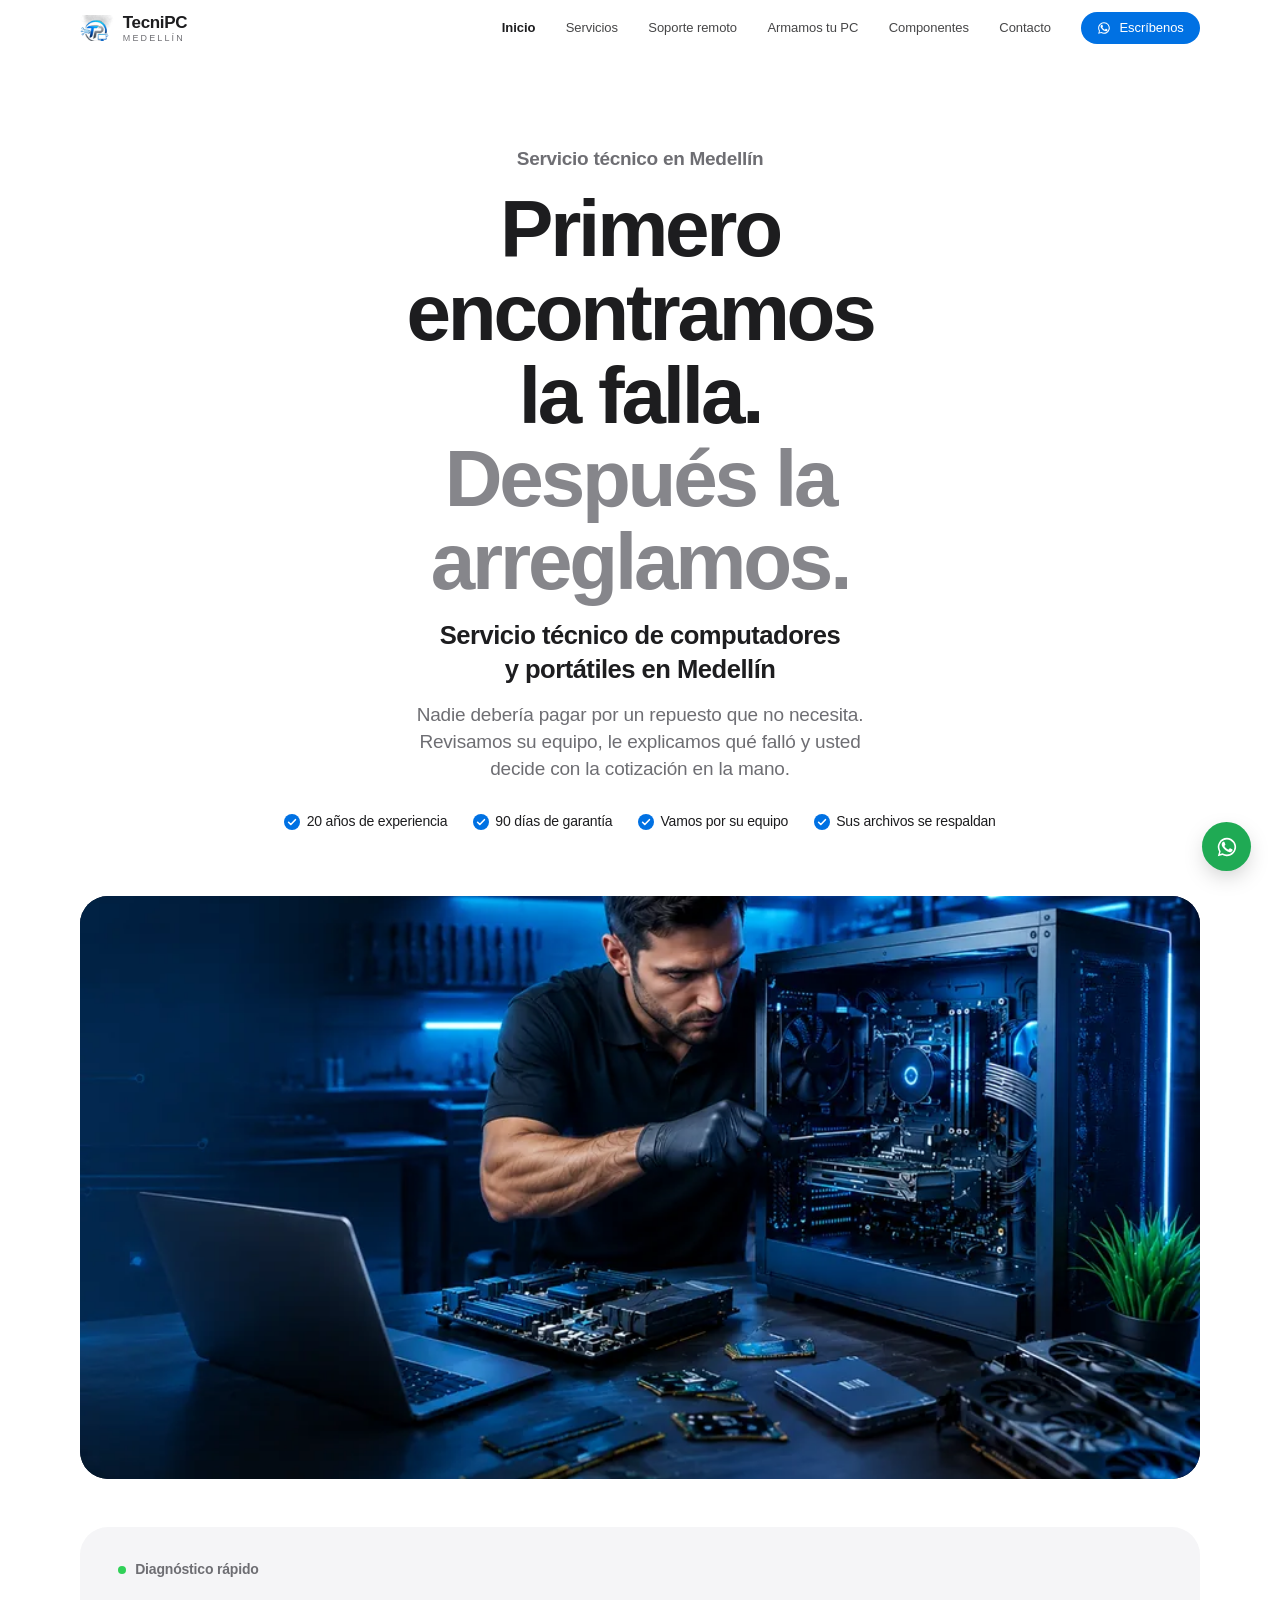
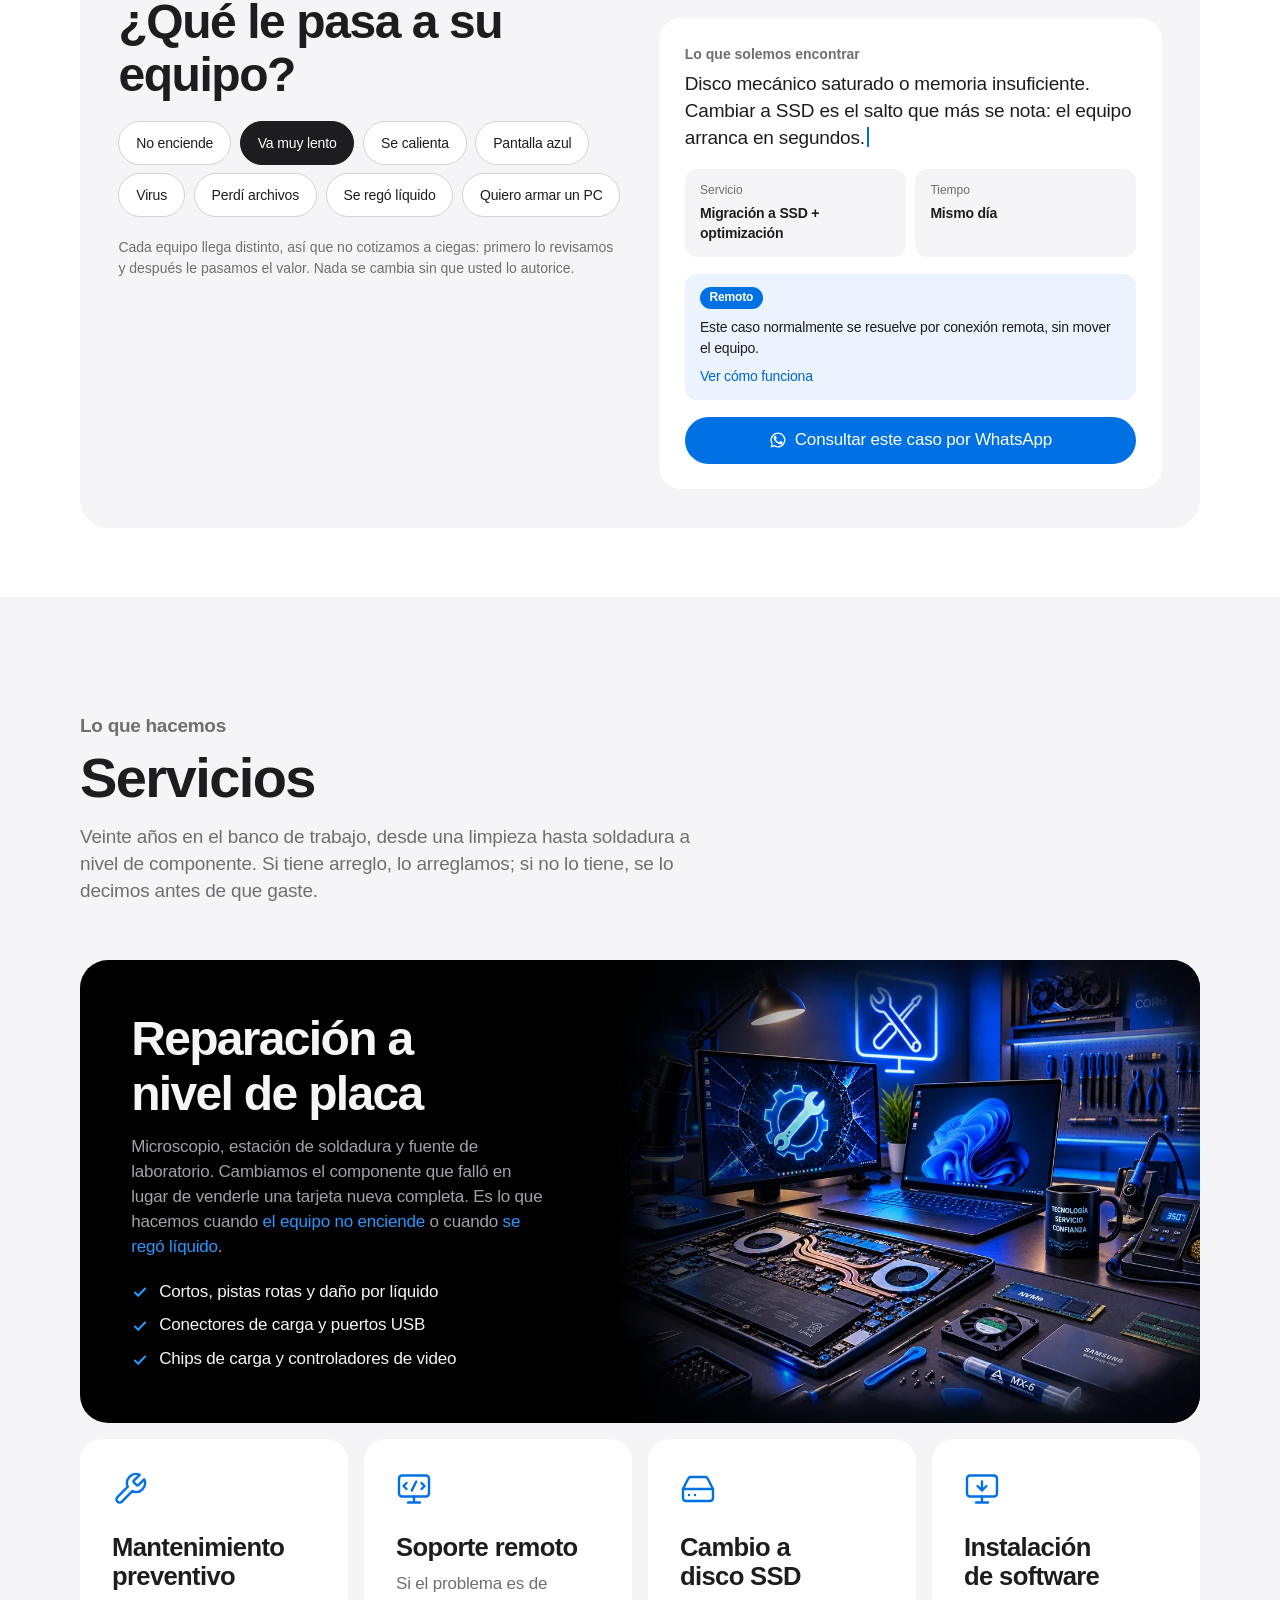
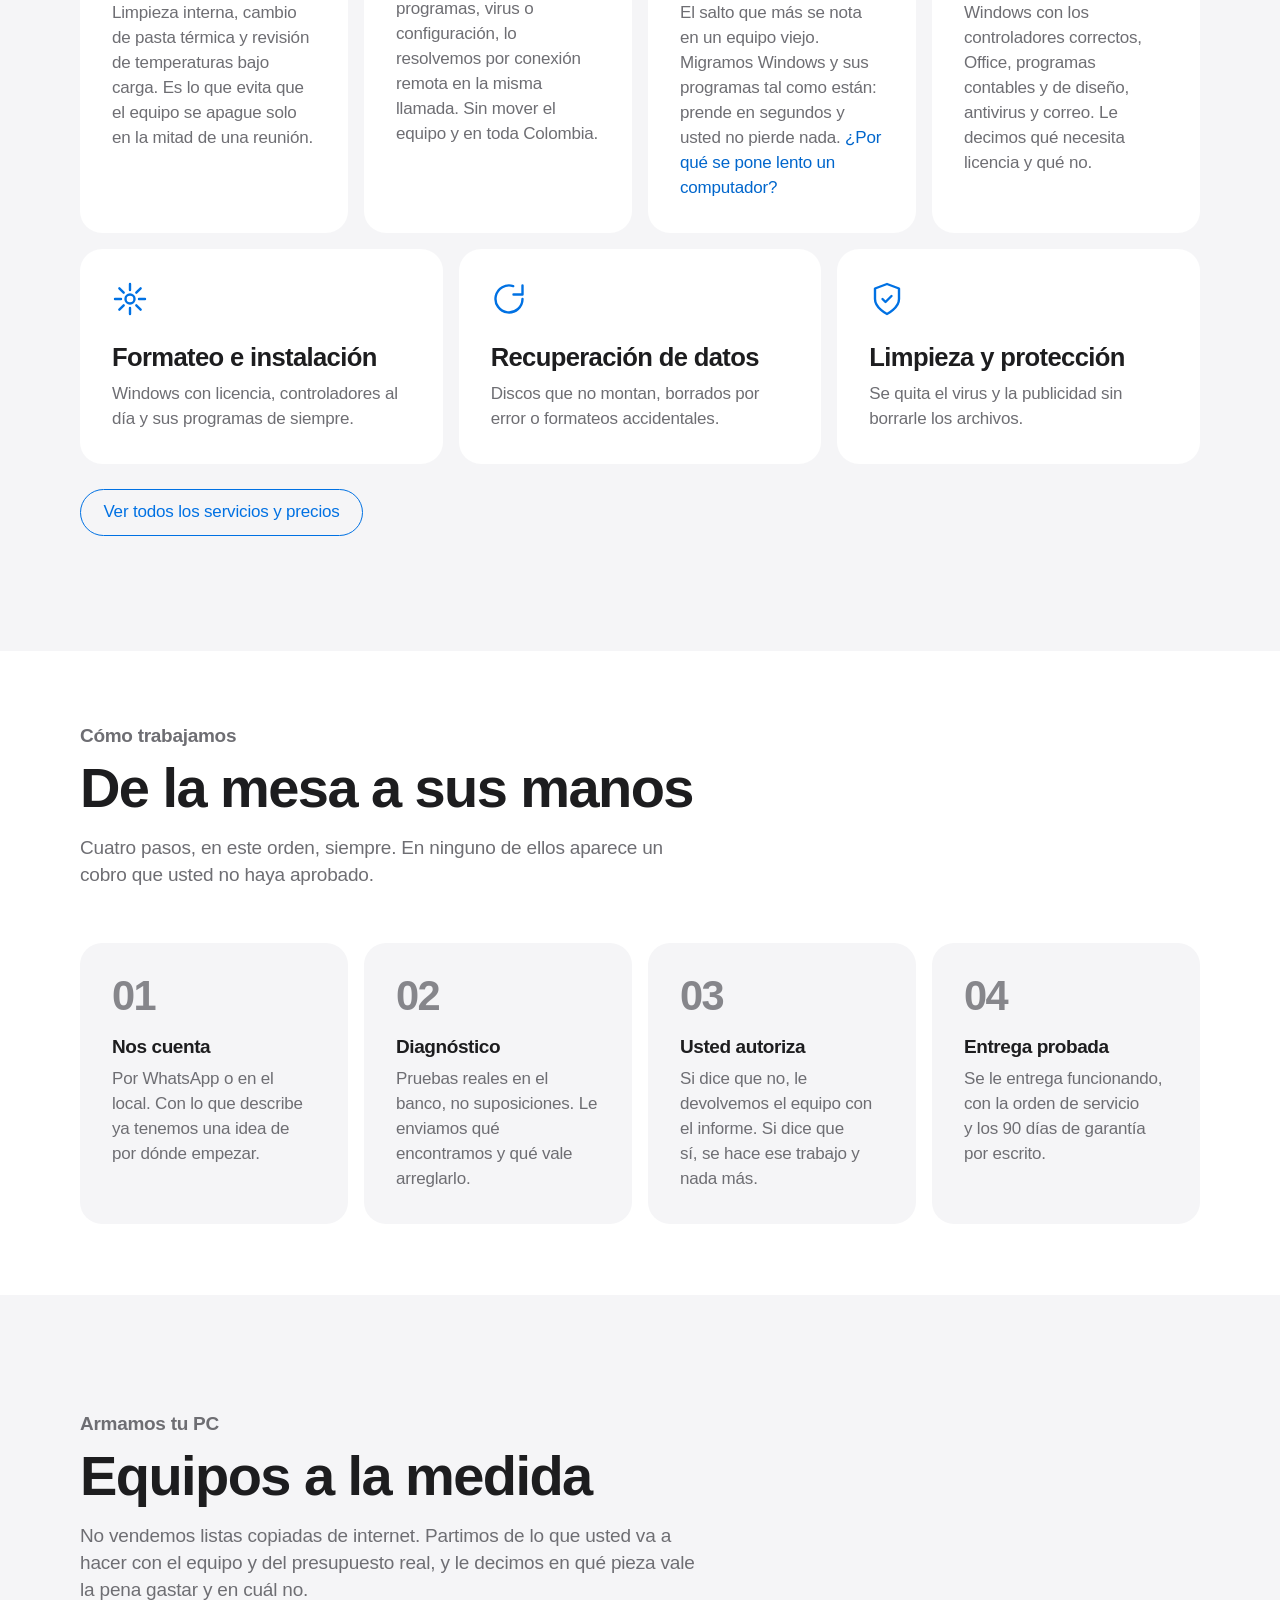
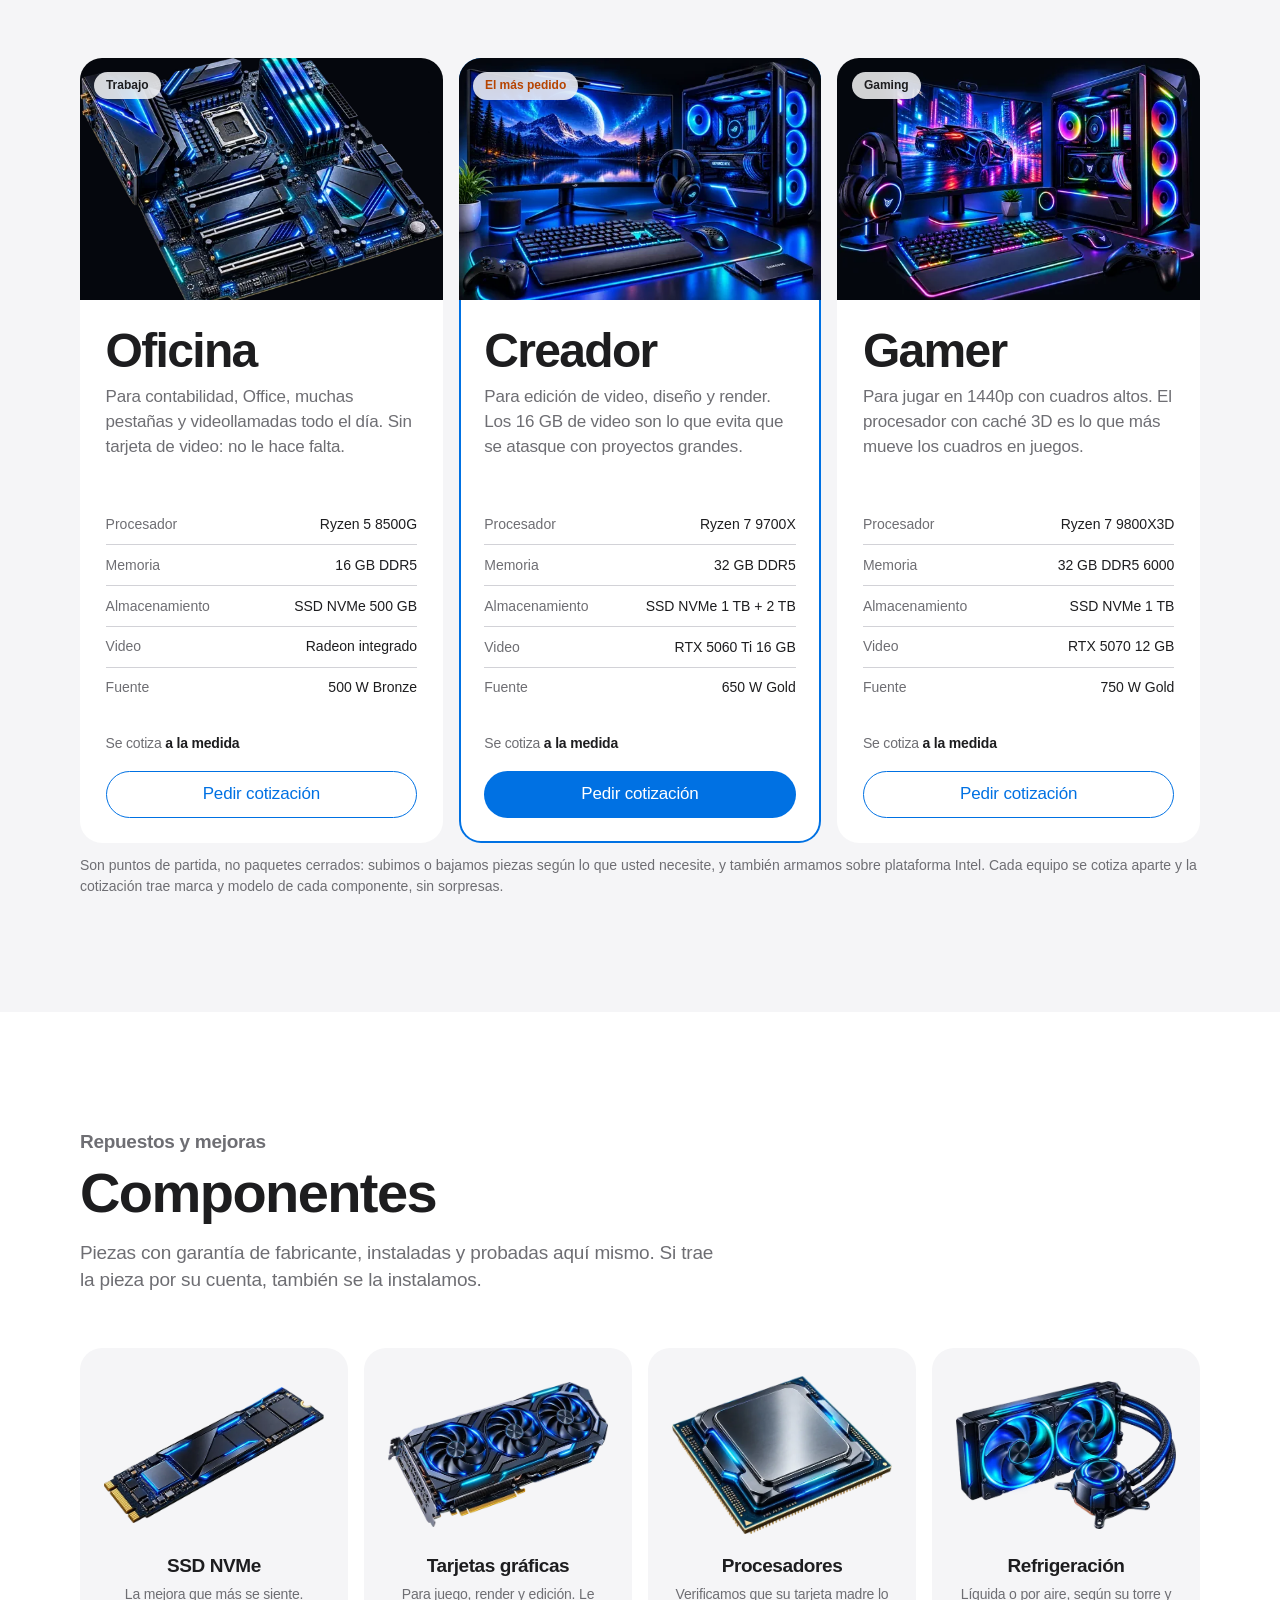
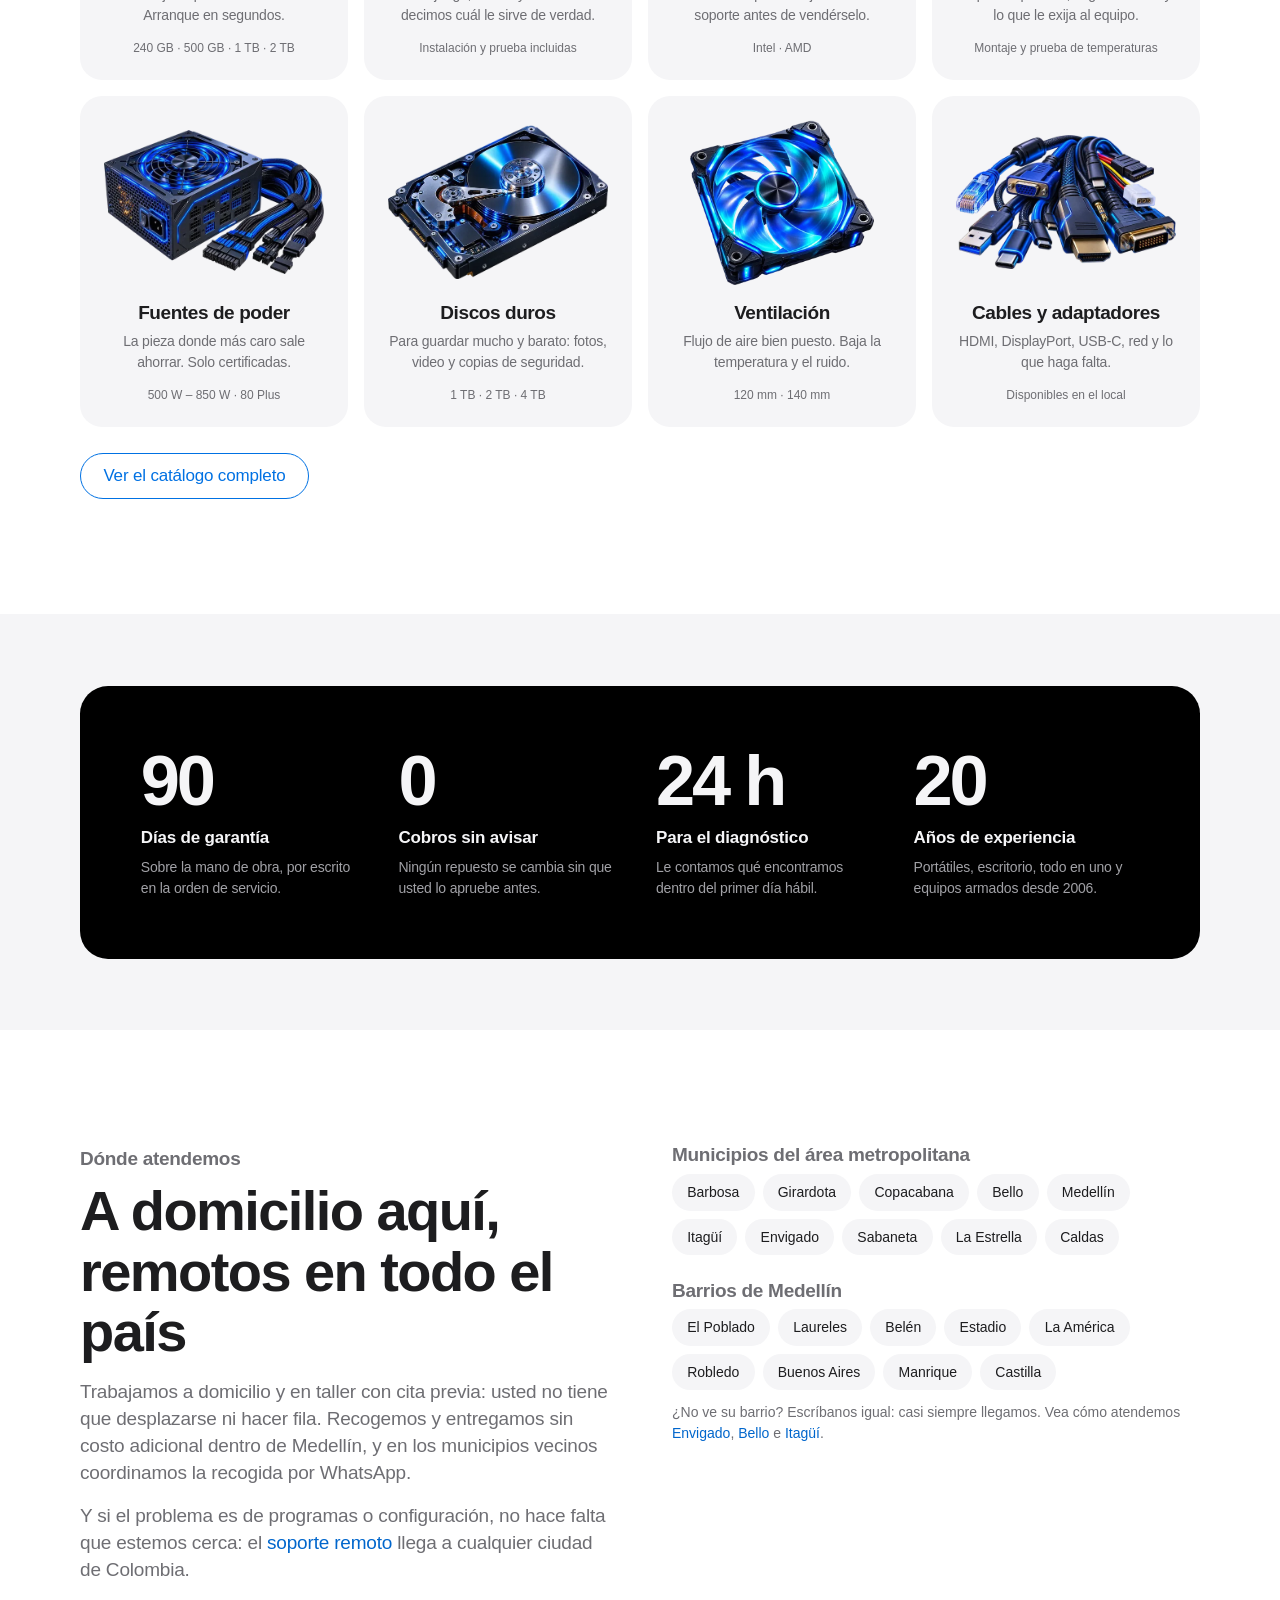
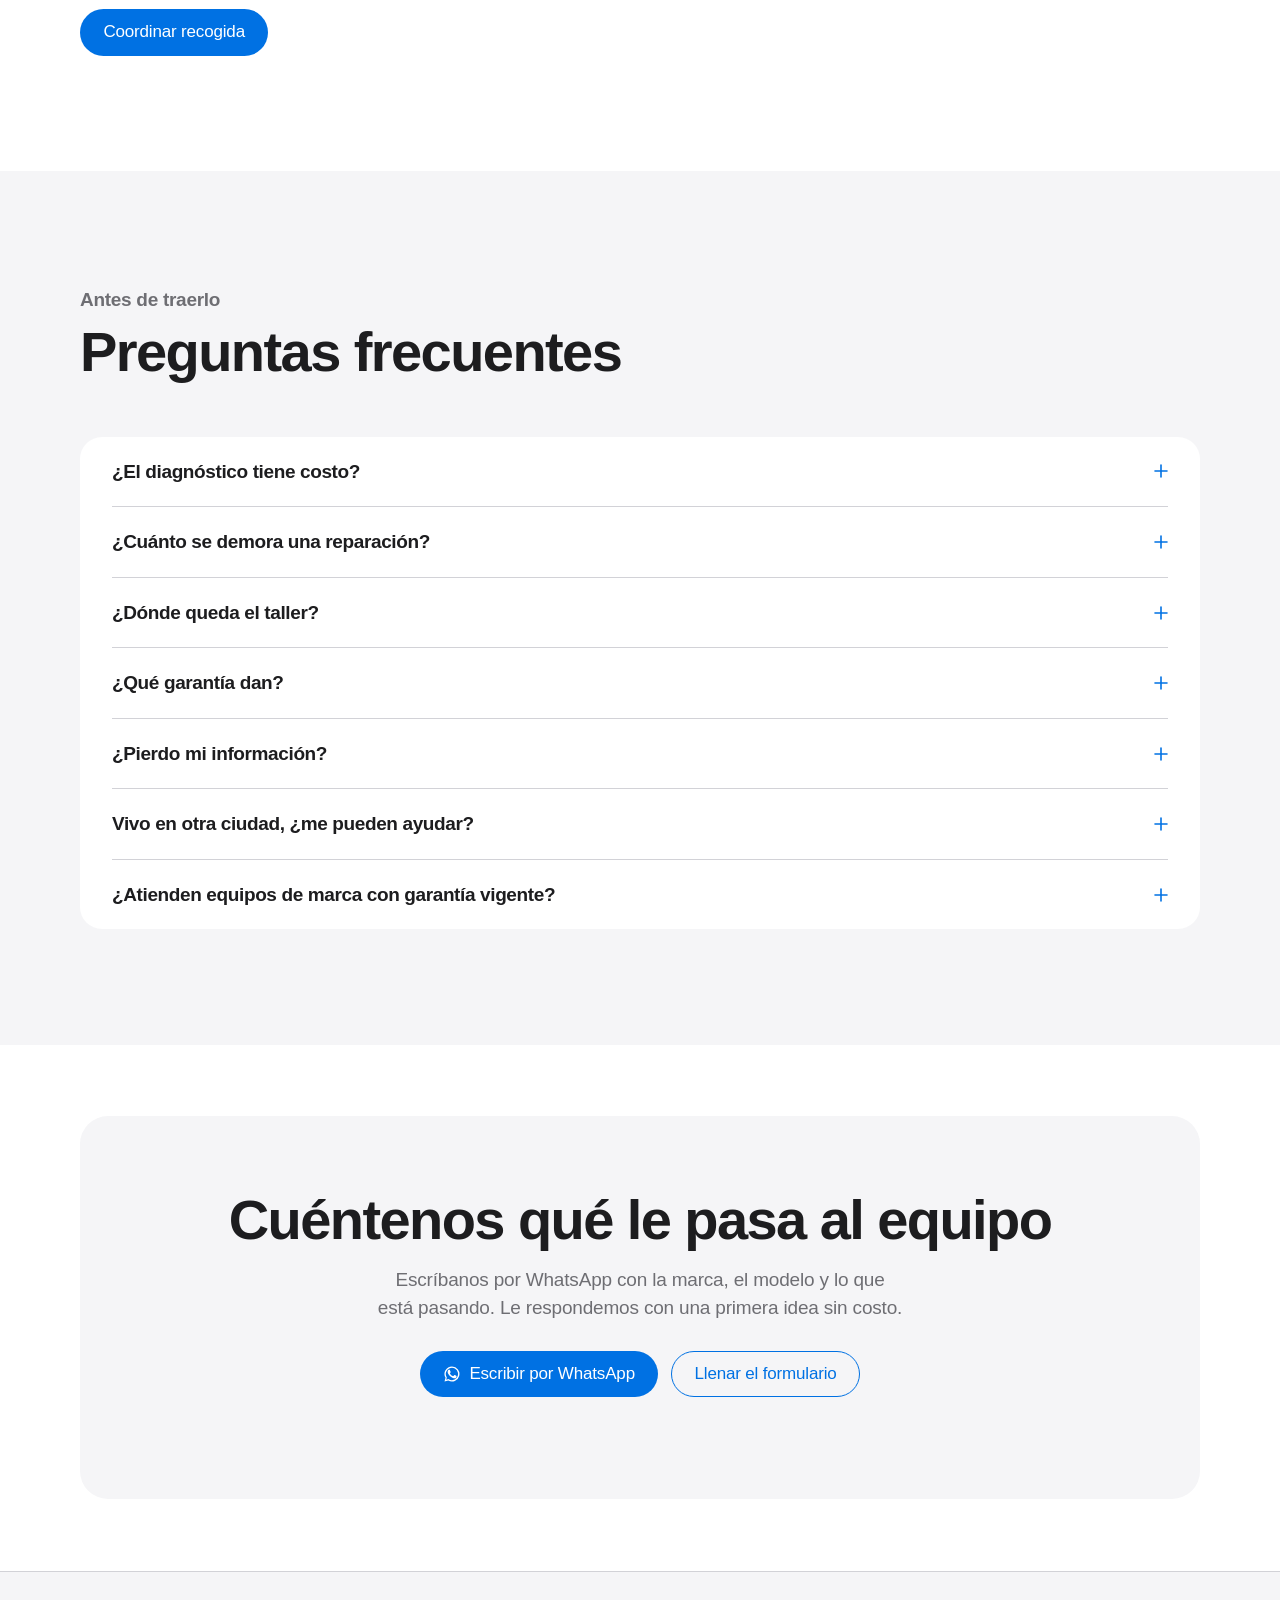
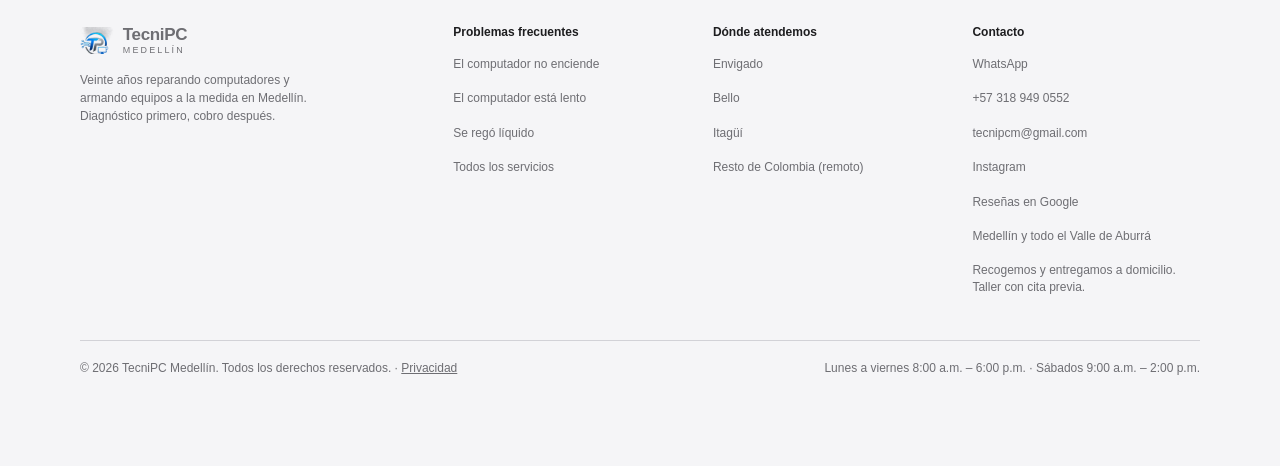
==== commit 6efc2718: "Pule el sitio para el celular y amplía la cobertura a los 10 municipios del área metropolitana - Los" ====
--- a/index.html
+++ b/index.html
@@ -2,7 +2,7 @@
 <html lang="es-CO">
 <head>
 <meta charset="utf-8">
-<meta name="viewport" content="width=device-width, initial-scale=1">
+<meta name="viewport" content="width=device-width, initial-scale=1, viewport-fit=cover">
 <!-- Cabeceras de seguridad por etiqueta meta. GitHub Pages no permite
      configurarlas a nivel de servidor, pero el navegador respeta estas dos.
      HSTS y X-Frame-Options solo existen como cabecera HTTP: no se pueden
@@ -78,7 +78,7 @@
       "latitude": 6.2442,
       "longitude": -75.5812
     },
-    "geoRadius": "25000"
+    "geoRadius": "40000"
   },
   "availableLanguage": "es",
   "areaServed": [
@@ -109,6 +109,18 @@
     {
       "@type": "City",
       "name": "Copacabana"
+    },
+    {
+      "@type": "City",
+      "name": "Girardota"
+    },
+    {
+      "@type": "City",
+      "name": "Barbosa"
+    },
+    {
+      "@type": "City",
+      "name": "Caldas"
     }
   ],
   "openingHoursSpecification": [
@@ -827,12 +839,17 @@
     </div>
 
     <div data-aparece="1">
-      <h3 class="rotulo" style="color:var(--acero-tenue)">Zonas</h3>
+      <h3 class="rotulo" style="color:var(--acero-tenue)">Municipios del área metropolitana</h3>
+      <ul class="zonas">
+        <li>Barbosa</li><li>Girardota</li><li>Copacabana</li><li>Bello</li>
+        <li>Medellín</li><li>Itagüí</li><li>Envigado</li><li>Sabaneta</li>
+        <li>La Estrella</li><li>Caldas</li>
+      </ul>
+      <h3 class="rotulo" style="color:var(--acero-tenue);margin-top:1.6rem">Barrios de Medellín</h3>
       <ul class="zonas">
         <li>El Poblado</li><li>Laureles</li><li>Belén</li><li>Estadio</li>
         <li>La América</li><li>Robledo</li><li>Buenos Aires</li><li>Manrique</li>
-        <li>Castilla</li><li>Envigado</li><li>Sabaneta</li><li>Itagüí</li>
-        <li>Bello</li><li>La Estrella</li><li>Copacabana</li>
+        <li>Castilla</li>
       </ul>
       <p class="nota">
         ¿No ve su barrio? Escríbanos igual: casi siempre llegamos. Vea cómo atendemos
--- a/assets/css/estilos.css
+++ b/assets/css/estilos.css
@@ -46,7 +46,7 @@
 
   /* Ritmo */
   --ancho:  1120px;
-  --canal:  clamp(1rem, 4vw, 2.5rem);
+  --canal:  max(clamp(1rem, 4vw, 2.5rem), env(safe-area-inset-left, 0px), env(safe-area-inset-right, 0px));
   --aire:   clamp(4.5rem, 9vw, 7.5rem);
   --radio:  22px;
   --radio-lg: 28px;
@@ -62,6 +62,7 @@
   scroll-behavior: smooth;
   scroll-padding-top: 72px;
   -webkit-text-size-adjust: 100%;
+  -webkit-tap-highlight-color: transparent;
 }
 
 body {
@@ -95,7 +96,6 @@
   color: var(--enlace);
   text-decoration: none;
 }
-a:hover { text-decoration: underline; text-underline-offset: 3px; }
 
 :focus-visible {
   outline: 2px solid var(--azul);
@@ -164,6 +164,7 @@
   -webkit-backdrop-filter: saturate(180%) blur(20px);
   backdrop-filter: saturate(180%) blur(20px);
   border-bottom: 1px solid transparent;
+  padding-top: env(safe-area-inset-top, 0px);
   transition: border-color 0.3s var(--curva);
 }
 .barra[data-fija='si'] { border-bottom-color: rgb(0 0 0 / 0.1); }
@@ -215,7 +216,7 @@
   padding-block: 6px;
   transition: color 0.2s var(--curva);
 }
-.menu a:hover, .menu a[aria-current='page'] { color: var(--tinta); text-decoration: none; }
+.menu a[aria-current='page'] { color: var(--tinta); }
 .menu a[aria-current='page'] { font-weight: 600; }
 
 .menu .boton {
@@ -273,20 +274,18 @@
   cursor: pointer;
   white-space: nowrap;
   transition: background 0.2s var(--curva), color 0.2s var(--curva),
-              border-color 0.2s var(--curva);
+              border-color 0.2s var(--curva), transform 0.1s ease-out;
 }
 .boton:hover { text-decoration: none; }
 .boton svg { width: 18px; height: 18px; flex: none; }
 
 .boton--principal { background: var(--azul); color: #fff; }
-.boton--principal:hover { background: var(--azul-hover); color: #fff; }
 
 .boton--linea {
   background: transparent;
   border-color: var(--azul);
   color: var(--azul);
 }
-.boton--linea:hover { background: var(--azul); color: #fff; }
 
 .boton--ancho { width: 100%; }
 
@@ -458,7 +457,6 @@
   cursor: pointer;
   transition: background 0.2s var(--curva), border-color 0.2s var(--curva), color 0.2s var(--curva);
 }
-.sintoma:hover { border-color: var(--texto-3); }
 .sintoma[aria-pressed='true'] {
   background: var(--tinta);
   border-color: var(--tinta);
@@ -646,7 +644,6 @@
   object-fit: contain;
   transition: transform 0.5s var(--curva);
 }
-.pieza:hover .pieza__marco img { transform: scale(1.04); }
 
 .pieza__nombre { font-size: var(--t-md); line-height: 1.2; margin-bottom: 0.4rem; letter-spacing: -0.022em; }
 .pieza__texto  { font-size: var(--t-sm); color: var(--texto-2); }
@@ -904,7 +901,6 @@
   text-decoration: none;
   color: inherit;
 }
-a.contacto-item:hover { color: inherit; text-decoration: none; background: var(--linea); }
 .contacto-item svg { width: 20px; height: 20px; color: var(--azul); flex: none; margin-top: 2px; }
 .contacto-item dt { font-size: var(--t-xs); color: var(--texto-2); }
 .contacto-item dd { margin: 0.15rem 0 0; font-size: var(--t-base); font-weight: 500; }
@@ -918,7 +914,7 @@
 }
 /* Si la última sección ya es gris, el pie no necesita aire blanco en medio */
 .pie__fondo { display: none; }
-.pie__interior { padding-block: clamp(2.4rem, 5vw, 3.4rem) 5.5rem; }
+.pie__interior { padding-block: clamp(2.4rem, 5vw, 3.4rem) calc(5.5rem + env(safe-area-inset-bottom, 0px)); }
 
 .pie__reja {
   display: grid;
@@ -945,7 +941,6 @@
 /* Teléfono y WhatsApp deben ser cómodos de tocar */
 .pie__lista a { padding-block: 0.55rem; line-height: 1.4; }
 .pie__lista span { padding-block: 0.55rem; line-height: 1.4; }
-.pie__lista a:hover { color: var(--tinta); text-decoration: underline; }
 
 .pie__base {
   display: flex;
@@ -962,8 +957,8 @@
 /* --- 20. Botón flotante de WhatsApp ------------------------------------- */
 .flotante {
   position: fixed;
-  right: clamp(1rem, 3vw, 1.8rem);
-  bottom: clamp(1rem, 3vw, 1.8rem);
+  right: calc(clamp(1rem, 3vw, 1.8rem) + env(safe-area-inset-right, 0px));
+  bottom: calc(clamp(1rem, 3vw, 1.8rem) + env(safe-area-inset-bottom, 0px));
   z-index: 90;
   display: flex;
   align-items: center;
@@ -978,7 +973,6 @@
   box-shadow: 0 8px 24px -6px rgb(0 0 0 / 0.28);
   transition: transform 0.25s var(--curva);
 }
-.flotante:hover { color: #fff; text-decoration: none; transform: scale(1.04); }
 .flotante svg { width: 22px; height: 22px; flex: none; }
 .flotante span { display: none; }
 
@@ -1017,7 +1011,6 @@
   color: var(--texto-3);
 }
 .migas a { color: var(--texto-2); display: inline-block; padding-block: 0.5rem; }
-.migas a:hover { color: var(--tinta); }
 
 .encabezado-pagina__reja {
   display: grid;
@@ -1208,6 +1201,75 @@
   background: var(--mosaico);
 }
 
+/* --- 26. Tacto y puntero ------------------------------------------------ */
+/* Controles: respuesta inmediata al toque y sin seleccionar su texto al
+   mantener presionado. Los enlaces de contacto quedan fuera a propósito:
+   ahí sí sirve poder copiar el teléfono o el correo. */
+.boton, .sintoma, .boton-menu, .pregunta summary, .flotante, .menu a,
+.contacto-item, .pie__lista a, .migas a {
+  touch-action: manipulation;
+}
+.boton, .sintoma, .boton-menu, .pregunta summary, .flotante {
+  -webkit-user-select: none;
+  user-select: none;
+  -webkit-touch-callout: none;
+}
+
+.boton:active, .flotante:active { transform: scale(0.97); }
+.sintoma {
+  transition: background 0.2s var(--curva), border-color 0.2s var(--curva),
+              color 0.2s var(--curva), transform 0.1s ease-out;
+}
+.sintoma:active { transform: scale(0.96); }
+.boton-menu:active, .pregunta summary:active, .menu a:active { opacity: 0.6; }
+a.contacto-item { transition: background 0.15s ease-out; }
+a.contacto-item:active { background: var(--linea); }
+
+/* Los estados de puntero solo donde hay un puntero que puede flotar: en el
+   teléfono, un :hover se queda pegado después del toque. */
+@media (hover: hover) and (pointer: fine) {
+  a:hover { text-decoration: underline; text-underline-offset: 3px; }
+  .menu a:hover { color: var(--tinta); text-decoration: none; }
+  .boton--principal:hover { background: var(--azul-hover); color: #fff; }
+  .boton--linea:hover { background: var(--azul); color: #fff; }
+  .sintoma:hover { border-color: var(--texto-3); }
+  .pieza:hover .pieza__marco img { transform: scale(1.04); }
+  a.contacto-item:hover { color: inherit; text-decoration: none; background: var(--linea); }
+  .pie__lista a:hover { color: var(--tinta); text-decoration: underline; }
+  .flotante:hover { color: #fff; text-decoration: none; transform: scale(1.04); }
+  .migas a:hover { color: var(--tinta); }
+}
+
+/* --- 27. Letra pequeña -------------------------------------------------- */
+/* El interletrado negativo solo sirve en tamaños grandes; a 12 px estorba */
+.pie, .migas, .nota, .lectura__dato dt, .lectura__causa, .pieza__pie,
+.equipo__marca, .contacto-item dt, .tarifas thead th, .ficha, .zonas li {
+  letter-spacing: 0;
+}
+
+/* --- 28. Preferencias de accesibilidad del sistema ---------------------- */
+@media (prefers-reduced-transparency: reduce) {
+  .barra, .equipo__marca {
+    background: var(--fondo);
+    -webkit-backdrop-filter: none;
+    backdrop-filter: none;
+  }
+}
+
+@media (prefers-contrast: more) {
+  :root {
+    --texto-2: #424245;
+    --texto-3: #6e6e73;
+    --linea: #86868b;
+    --gris-osc: #d2d2d7;
+  }
+  .barra { background: var(--fondo); border-bottom-color: var(--linea); }
+  .tarjeta, .pieza, .equipo, .paso, .panel, .preguntas, .formulario, .remate,
+  .contacto-item, .lectura, .diagnostico, .tarifas, .zonas li, .sintoma {
+    box-shadow: inset 0 0 0 1px var(--linea);
+  }
+}
+
 /* --- 22. Adaptación ----------------------------------------------------- */
 @media (min-width: 1380px) {
   .flotante { padding: 0.8rem 1.15rem; }
@@ -1225,14 +1287,15 @@
   .boton-menu { display: flex; }
   .menu {
     position: fixed;
-    inset: 56px 0 auto;
-    height: calc(100dvh - 56px);
+    inset: calc(56px + env(safe-area-inset-top, 0px)) 0 auto;
+    height: calc(100dvh - 56px - env(safe-area-inset-top, 0px));
+    overscroll-behavior: contain;
     overflow-y: auto;
     flex-direction: column;
     align-items: stretch;
     gap: 0;
     margin: 0;
-    padding: 1rem var(--canal) 2rem;
+    padding: 1rem var(--canal) calc(2rem + env(safe-area-inset-bottom, 0px));
     background: var(--fondo);
     opacity: 0;
     visibility: hidden;
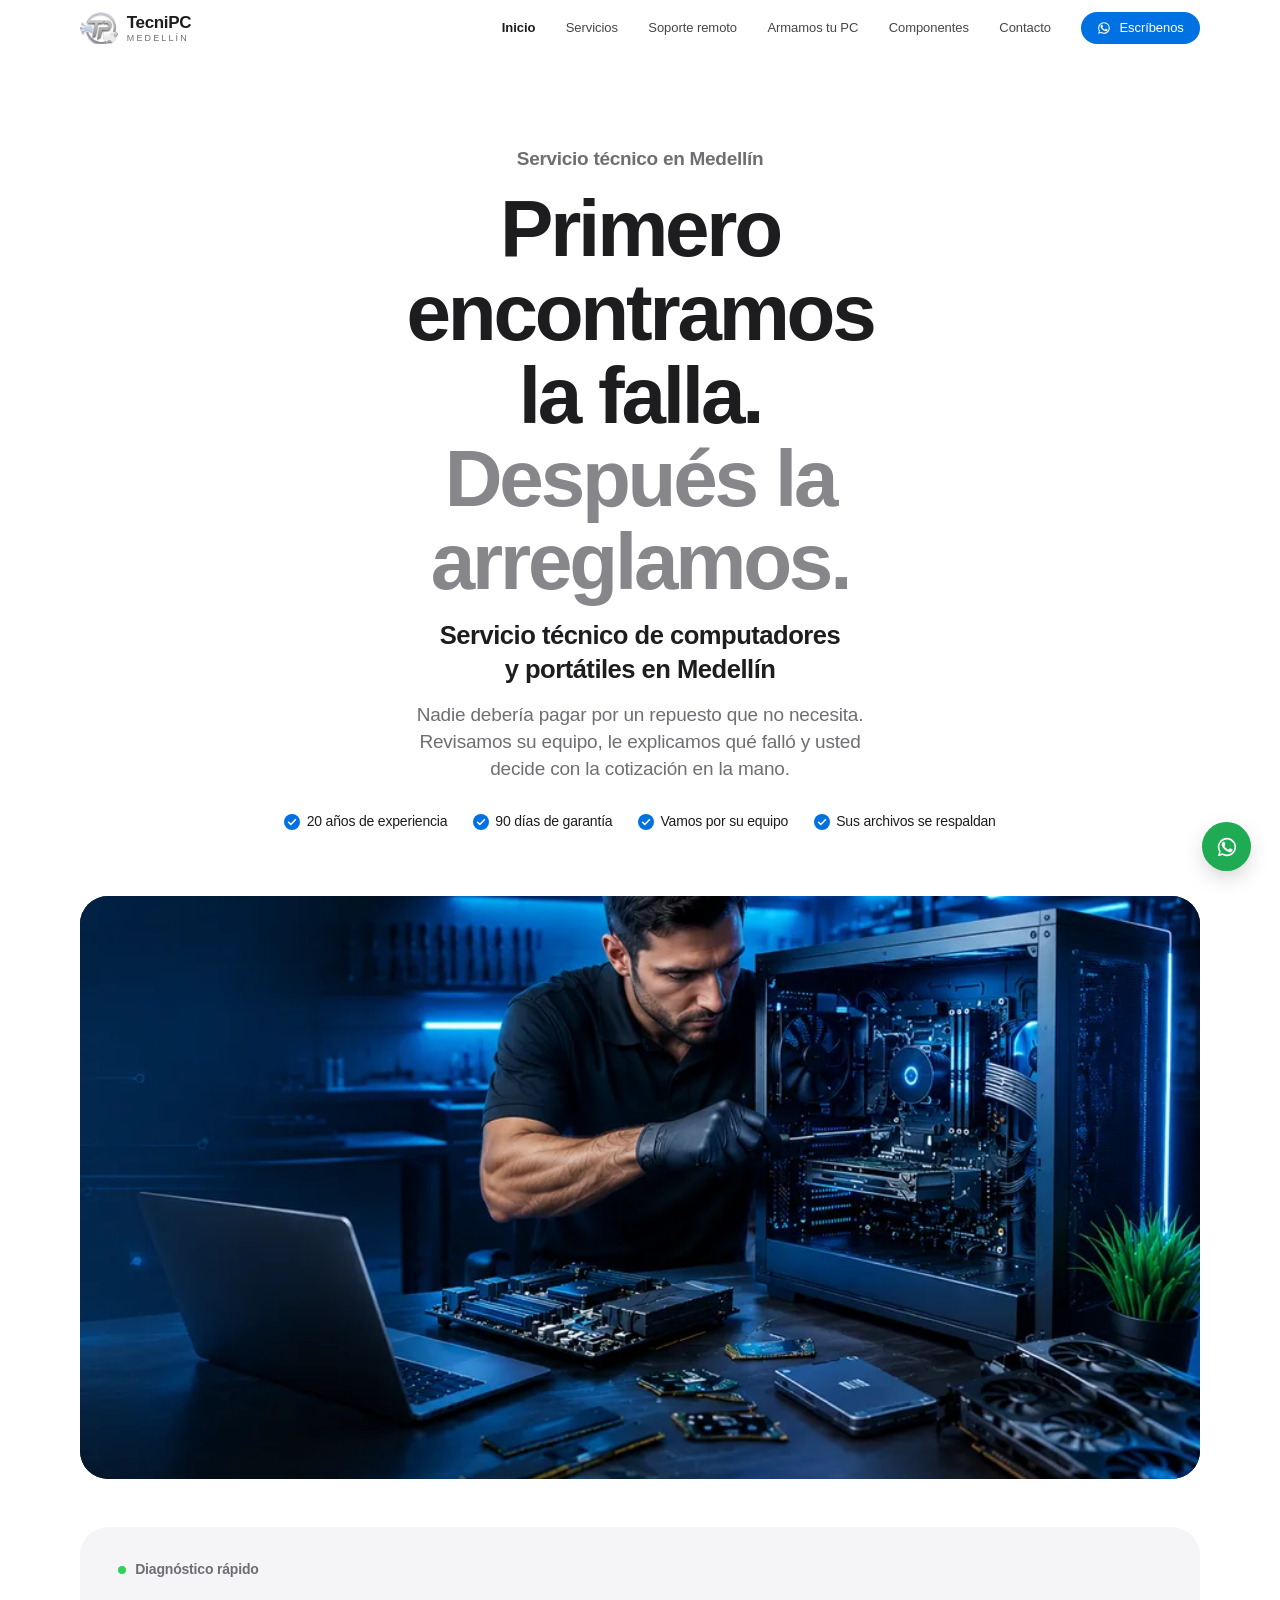
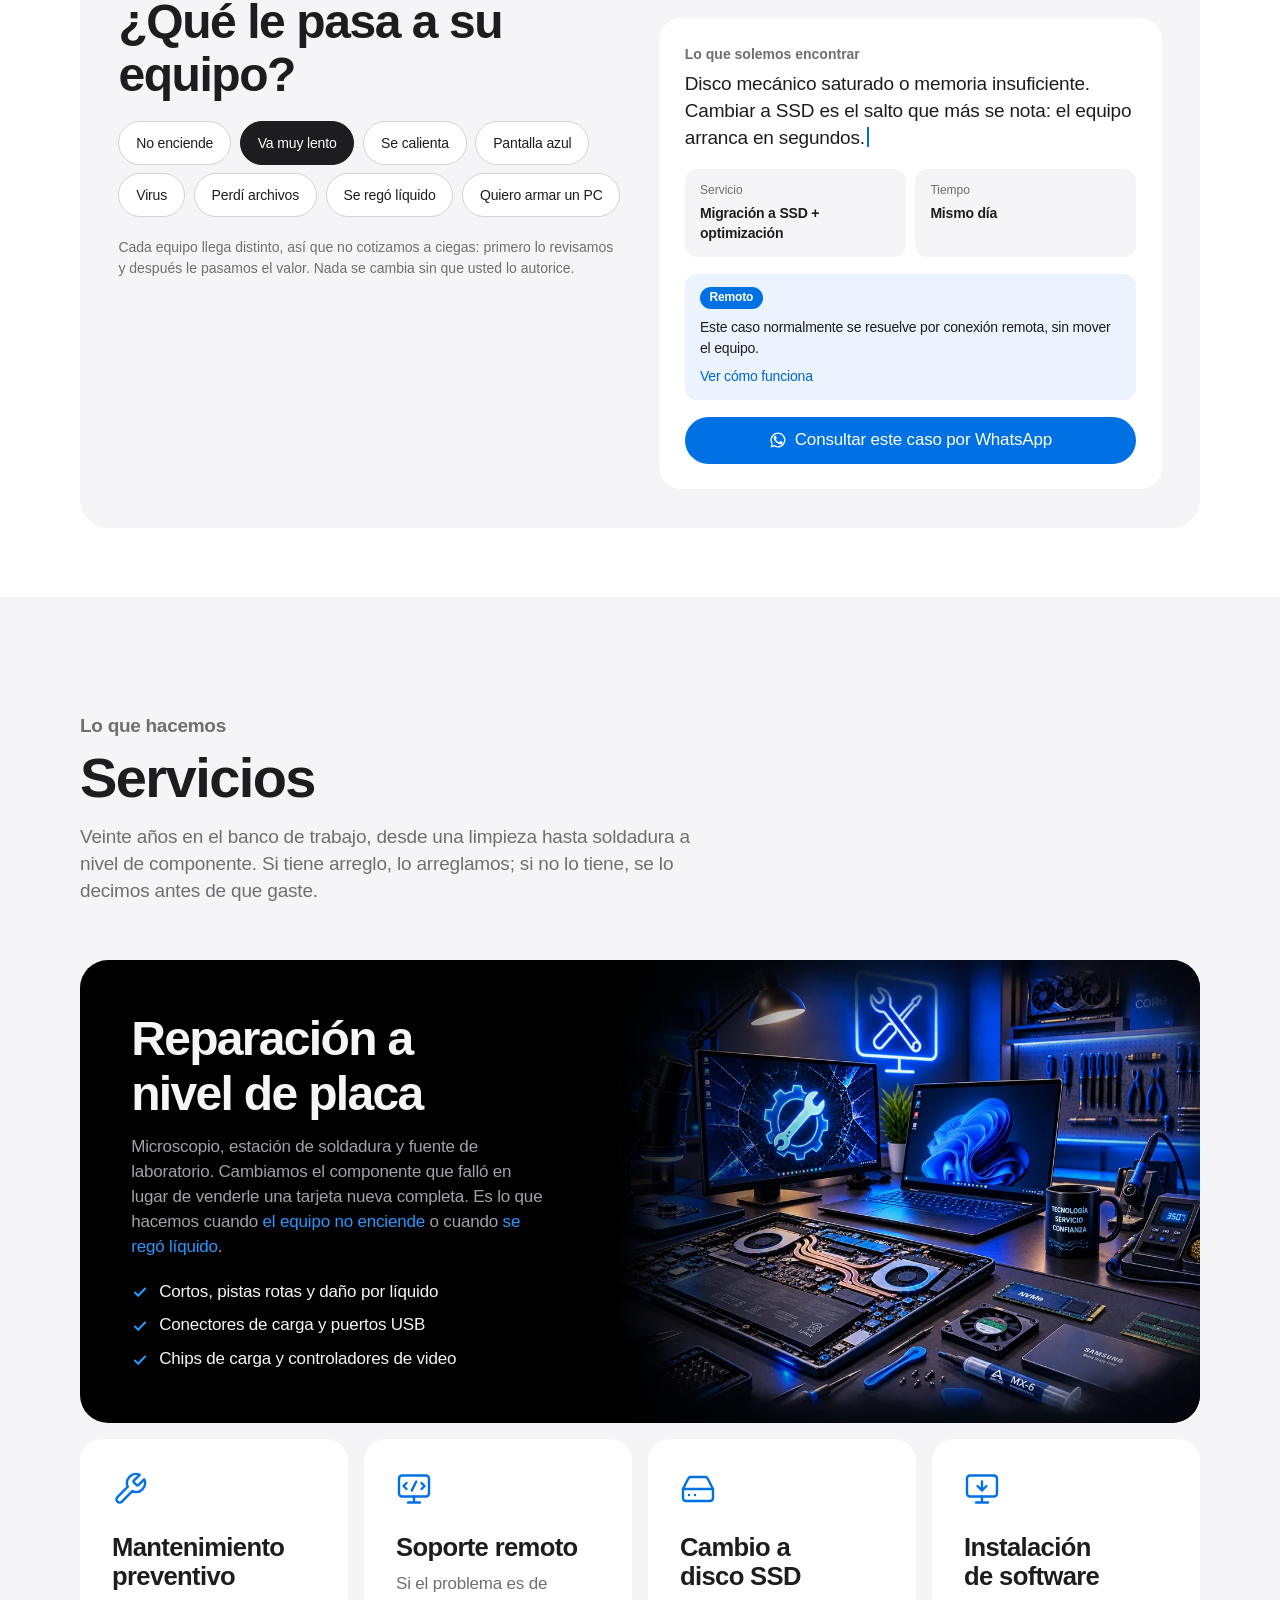
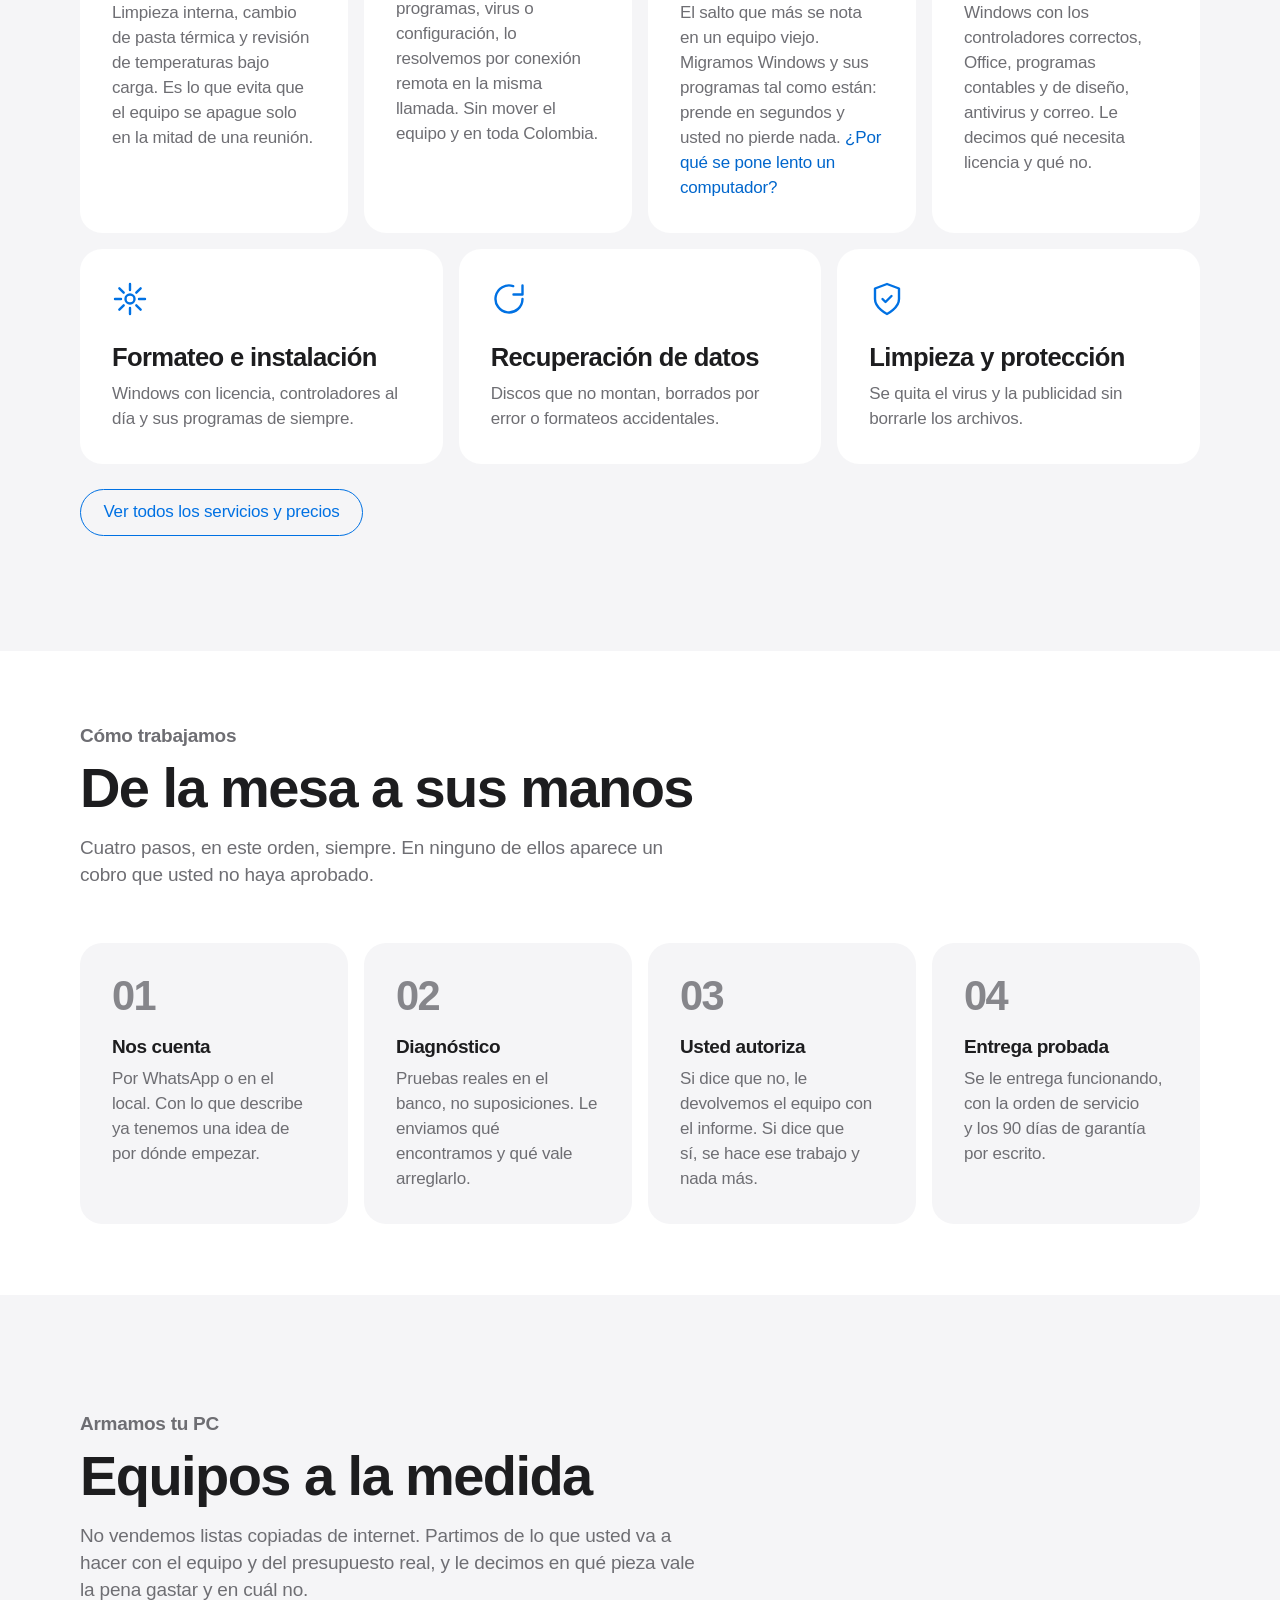
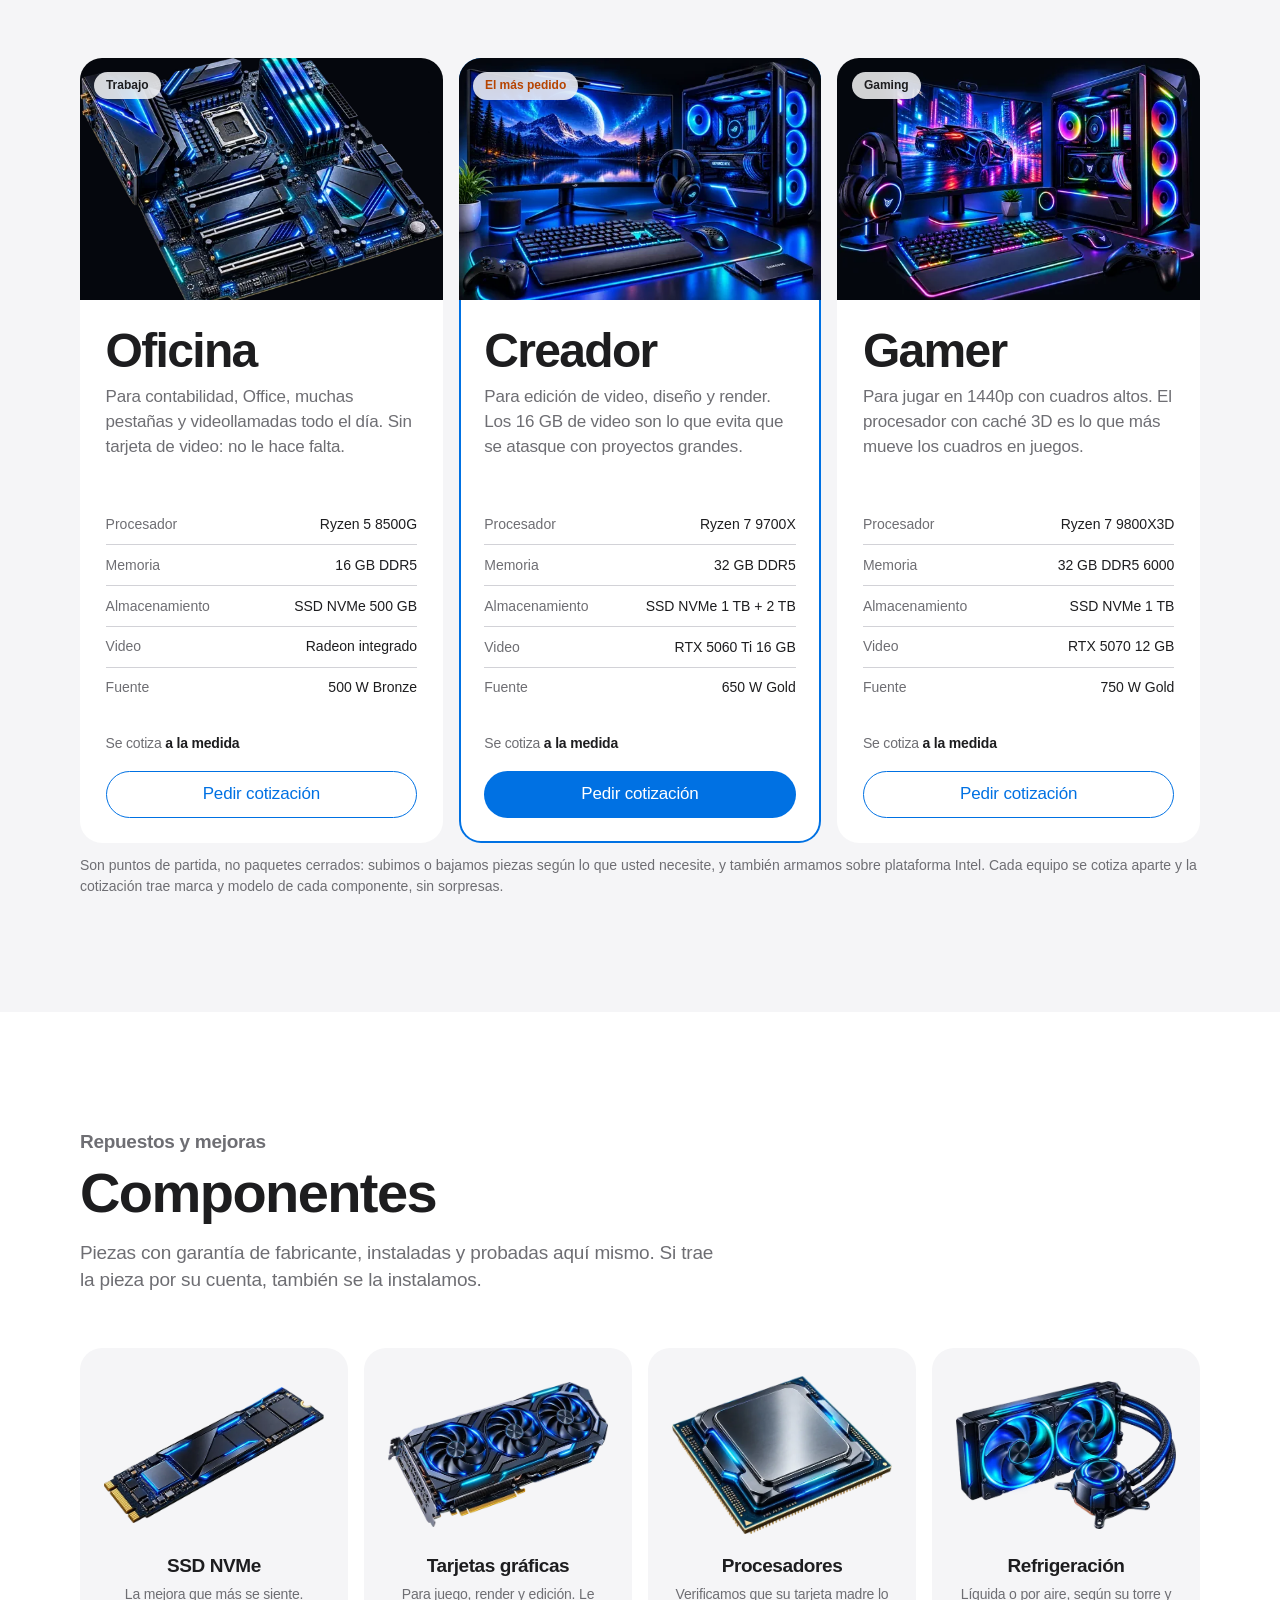
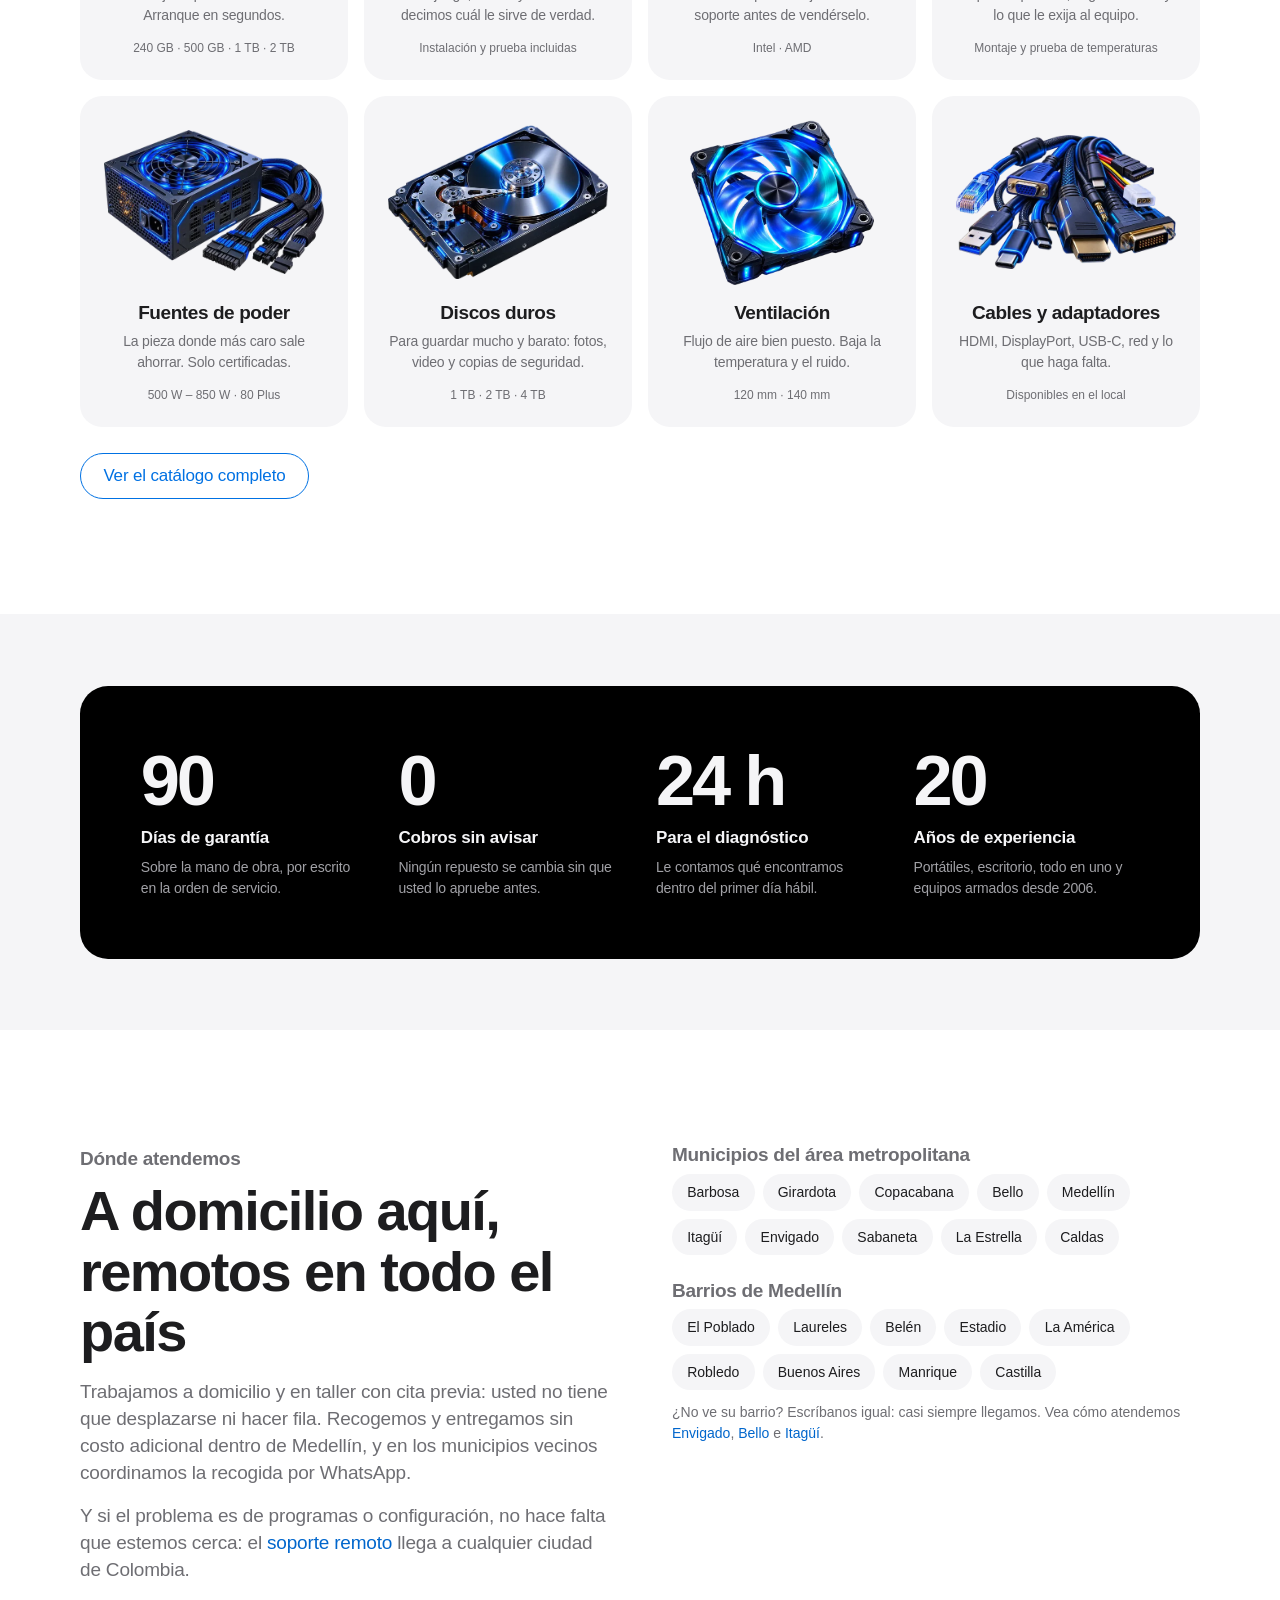
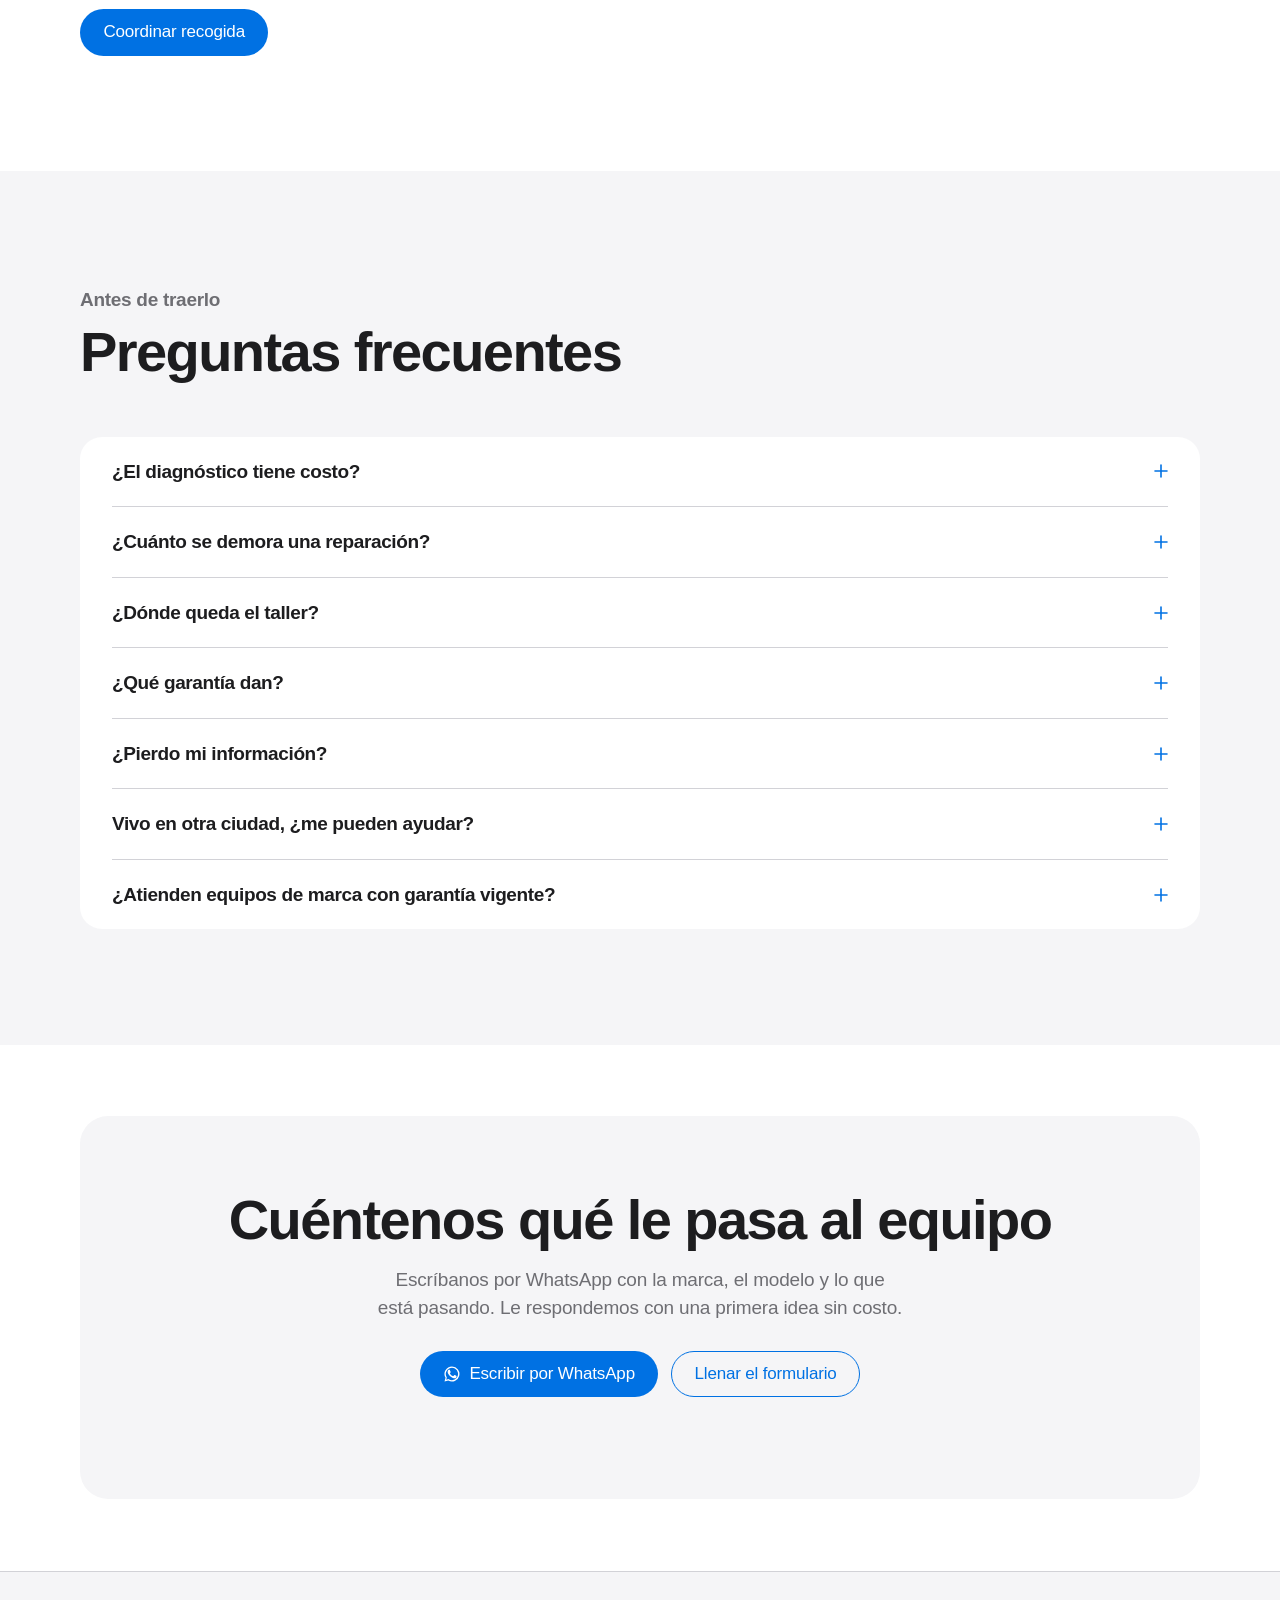
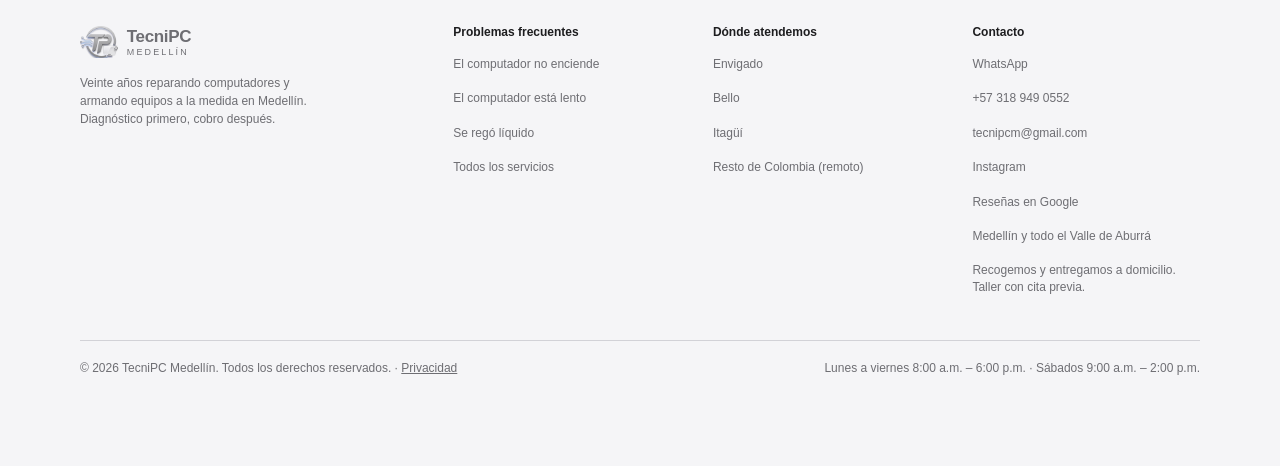
==== commit 88a004b9: "Cambia el logo por el nuevo emblema TP en todo el sitio - Barra, pie y 404: emblema recortado con fo" ====
--- a/index.html
+++ b/index.html
@@ -31,7 +31,7 @@
 <meta property="og:title" content="TecniPC Medellín | Servicio técnico de computadores">
 <meta property="og:description" content="Reparación de computadores y portátiles en Medellín. Diagnóstico honesto, mantenimiento, cambio a SSD y armado de PC. Vamos por su equipo.">
 <meta property="og:url" content="https://tecnipcmedellin.com/">
-<meta property="og:image" content="https://tecnipcmedellin.com/assets/img/og-tecnipc.jpg">
+<meta property="og:image" content="https://tecnipcmedellin.com/assets/img/og-tecnipc-tp.jpg">
 <meta name="twitter:card" content="summary_large_image">
 
 <link rel="icon" href="favicon.ico" sizes="any">
@@ -54,8 +54,8 @@
   "name": "TecniPC Medellín",
   "description": "Servicio técnico de computadores, portátiles y armado de PC a la medida en Medellín. Atendemos a domicilio y en taller con cita previa en todo el Valle de Aburrá.",
   "url": "https://tecnipcmedellin.com/",
-  "image": "https://tecnipcmedellin.com/assets/img/og-tecnipc.jpg",
-  "logo": "https://tecnipcmedellin.com/assets/img/logo.webp",
+  "image": "https://tecnipcmedellin.com/assets/img/og-tecnipc-tp.jpg",
+  "logo": "https://tecnipcmedellin.com/assets/img/logo-tp.webp",
   "telephone": "+57 318 949 0552",
   "email": "tecnipcm@gmail.com",
   "currenciesAccepted": "COP",
@@ -243,7 +243,7 @@
 <header class="barra">
   <div class="envoltura barra__interior">
     <a class="marca" href="index.html">
-      <img src="assets/img/emblema-sm.webp" width="96" height="76" alt="TecniPC Medellín">
+      <img src="assets/img/emblema-tp.webp" width="108" height="90" alt="TecniPC Medellín">
       <span class="marca__texto">
         <span class="marca__nombre">TecniPC</span>
         <span class="marca__lugar">MEDELLÍN</span>
@@ -930,7 +930,7 @@
 
       <div>
         <a class="marca" href="index.html">
-          <img src="assets/img/emblema-sm.webp" width="96" height="76" alt="TecniPC Medellín">
+          <img src="assets/img/emblema-tp.webp" width="108" height="90" alt="TecniPC Medellín">
           <span class="marca__texto">
             <span class="marca__nombre">TecniPC</span>
             <span class="marca__lugar">MEDELLÍN</span>
--- a/assets/css/estilos.css
+++ b/assets/css/estilos.css
@@ -185,7 +185,7 @@
   flex: none;
 }
 .marca:hover { text-decoration: none; }
-.marca img { width: 34px; height: auto; }
+.marca img { width: 38px; height: auto; }
 .marca__texto { display: flex; flex-direction: column; line-height: 1; }
 .marca__nombre {
   font-family: var(--display);
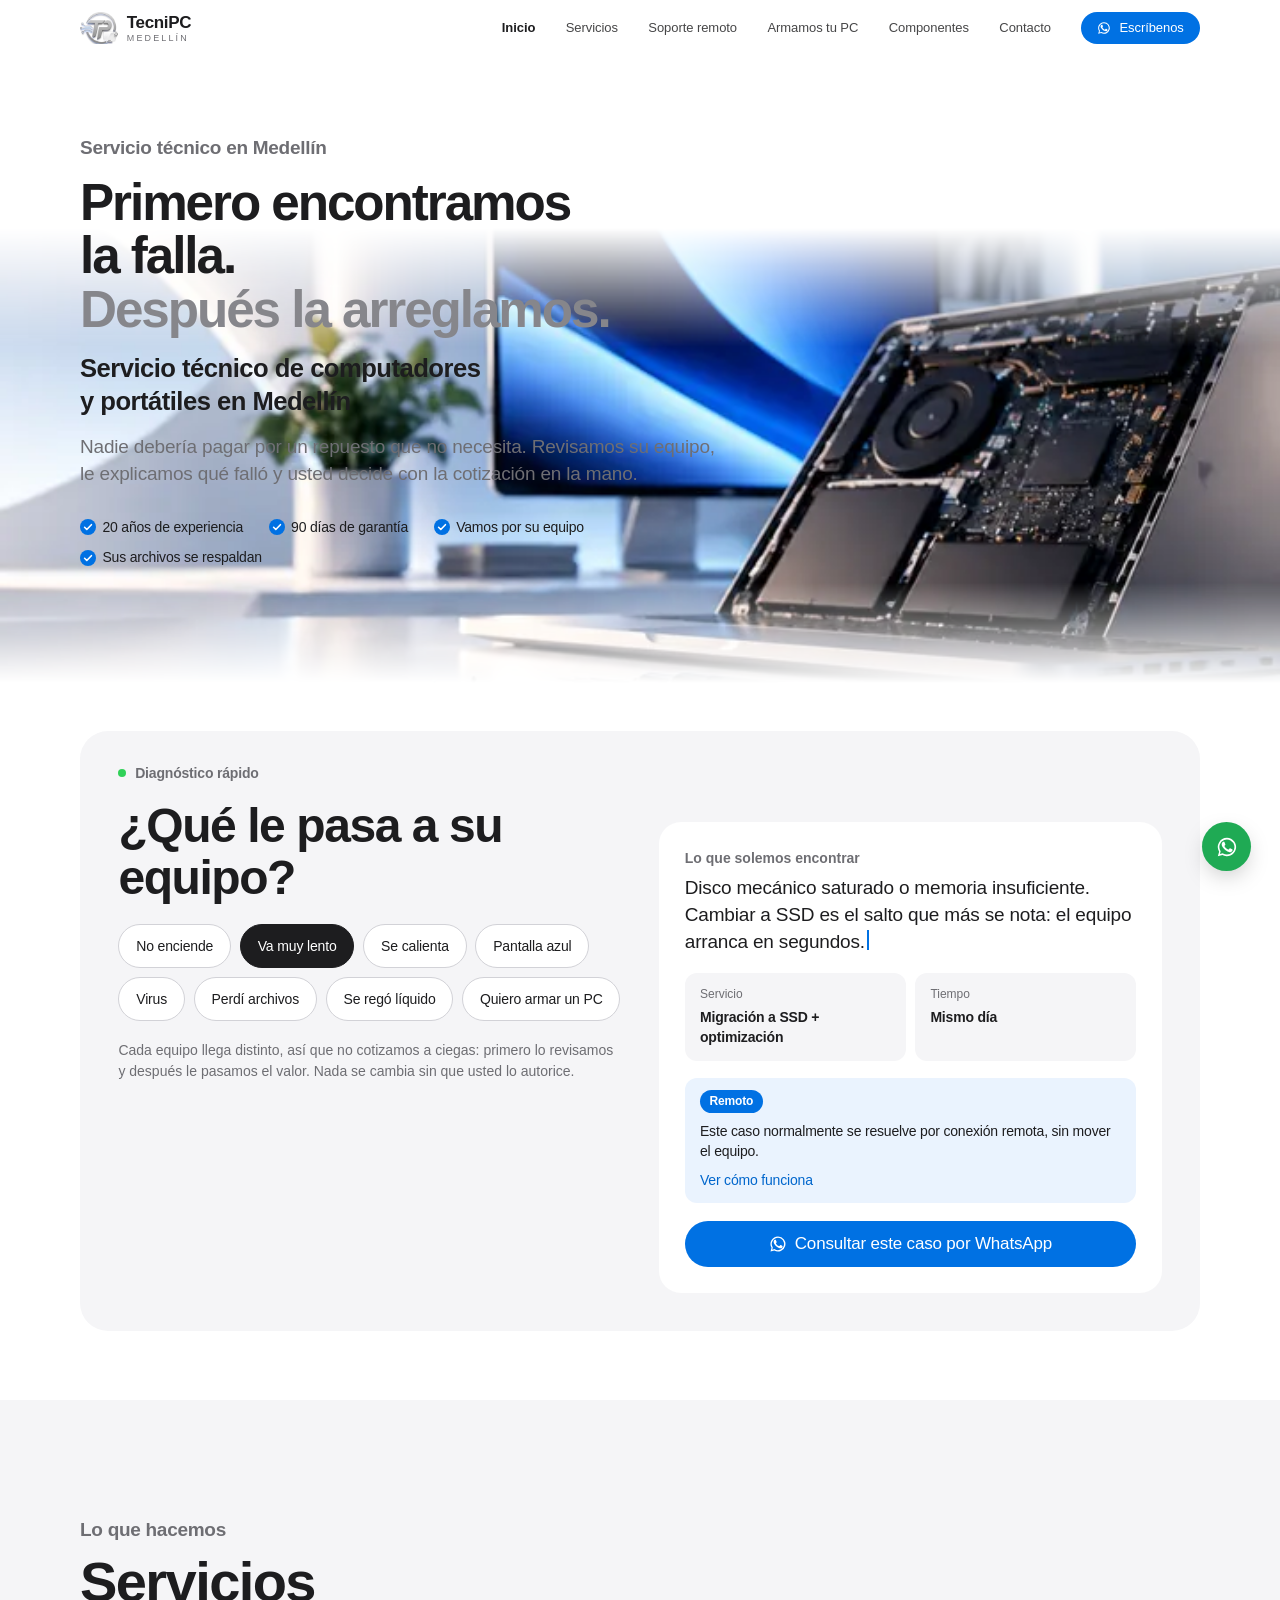
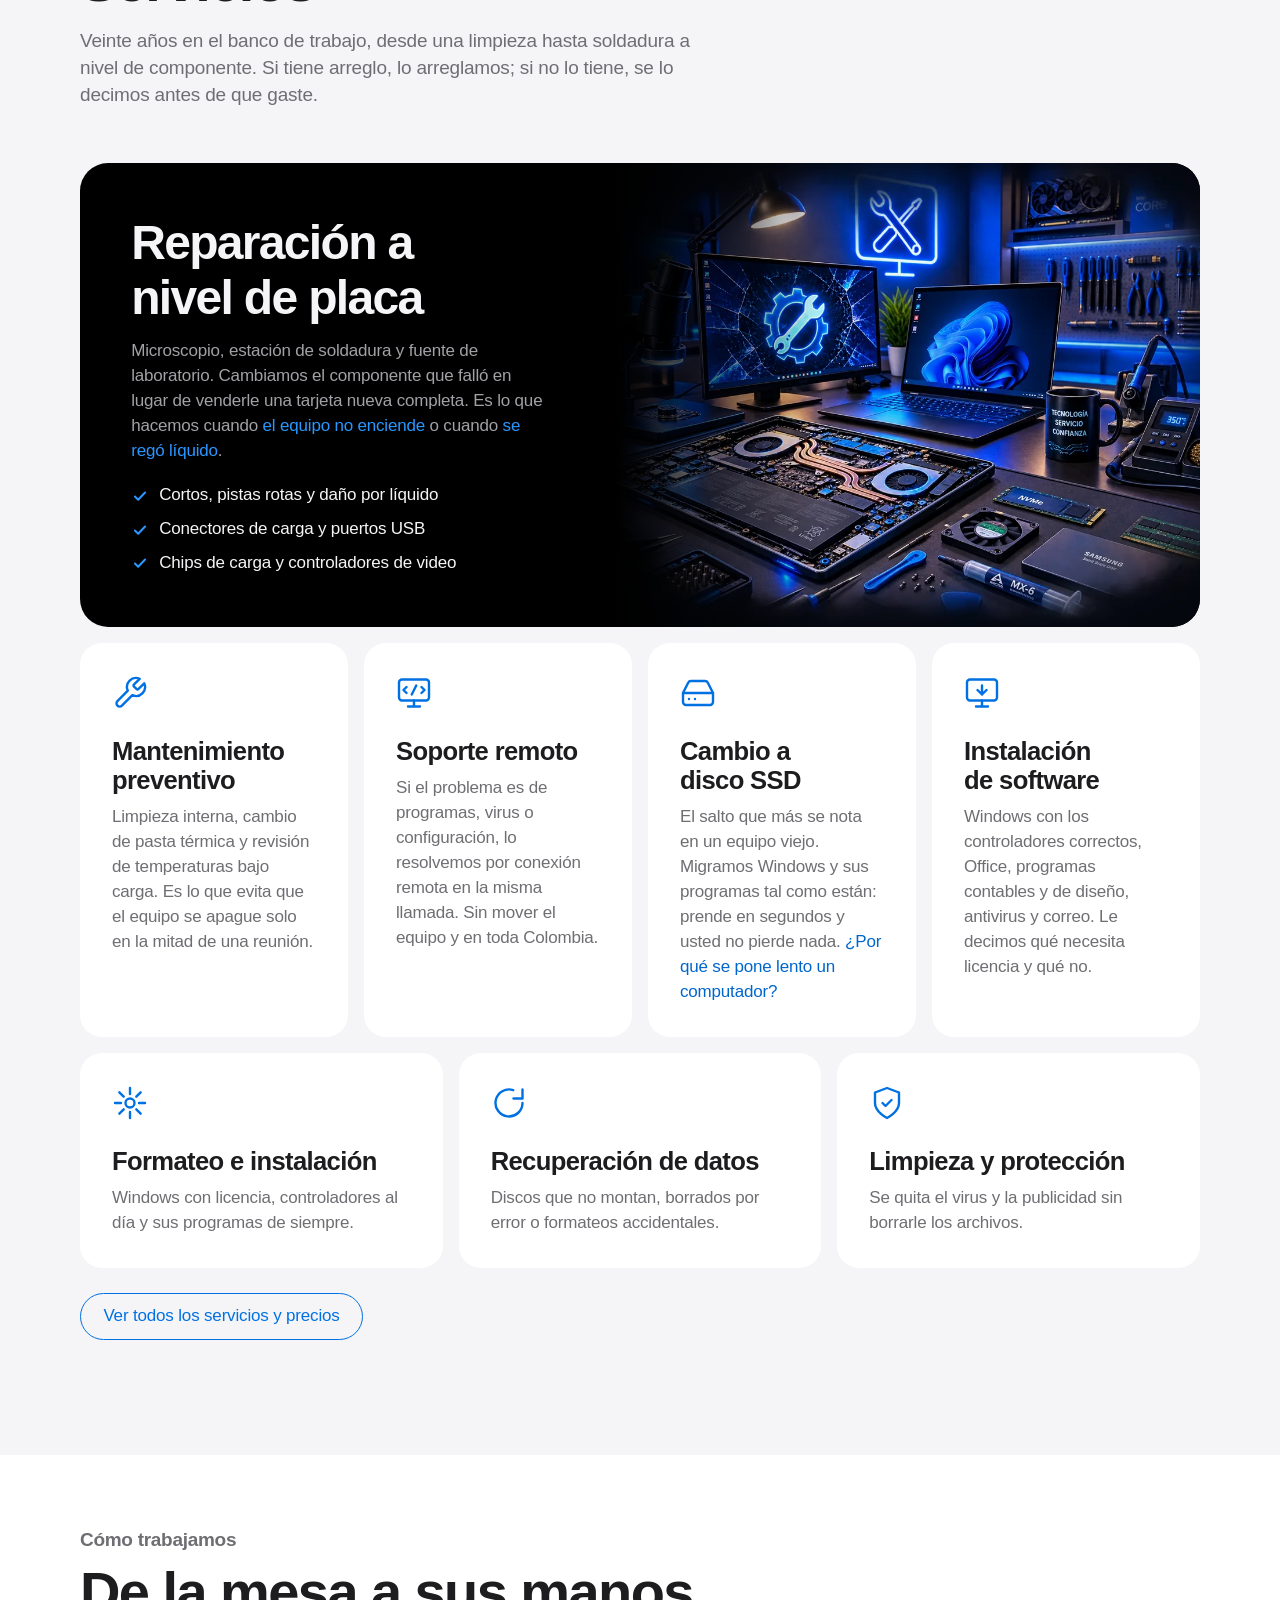
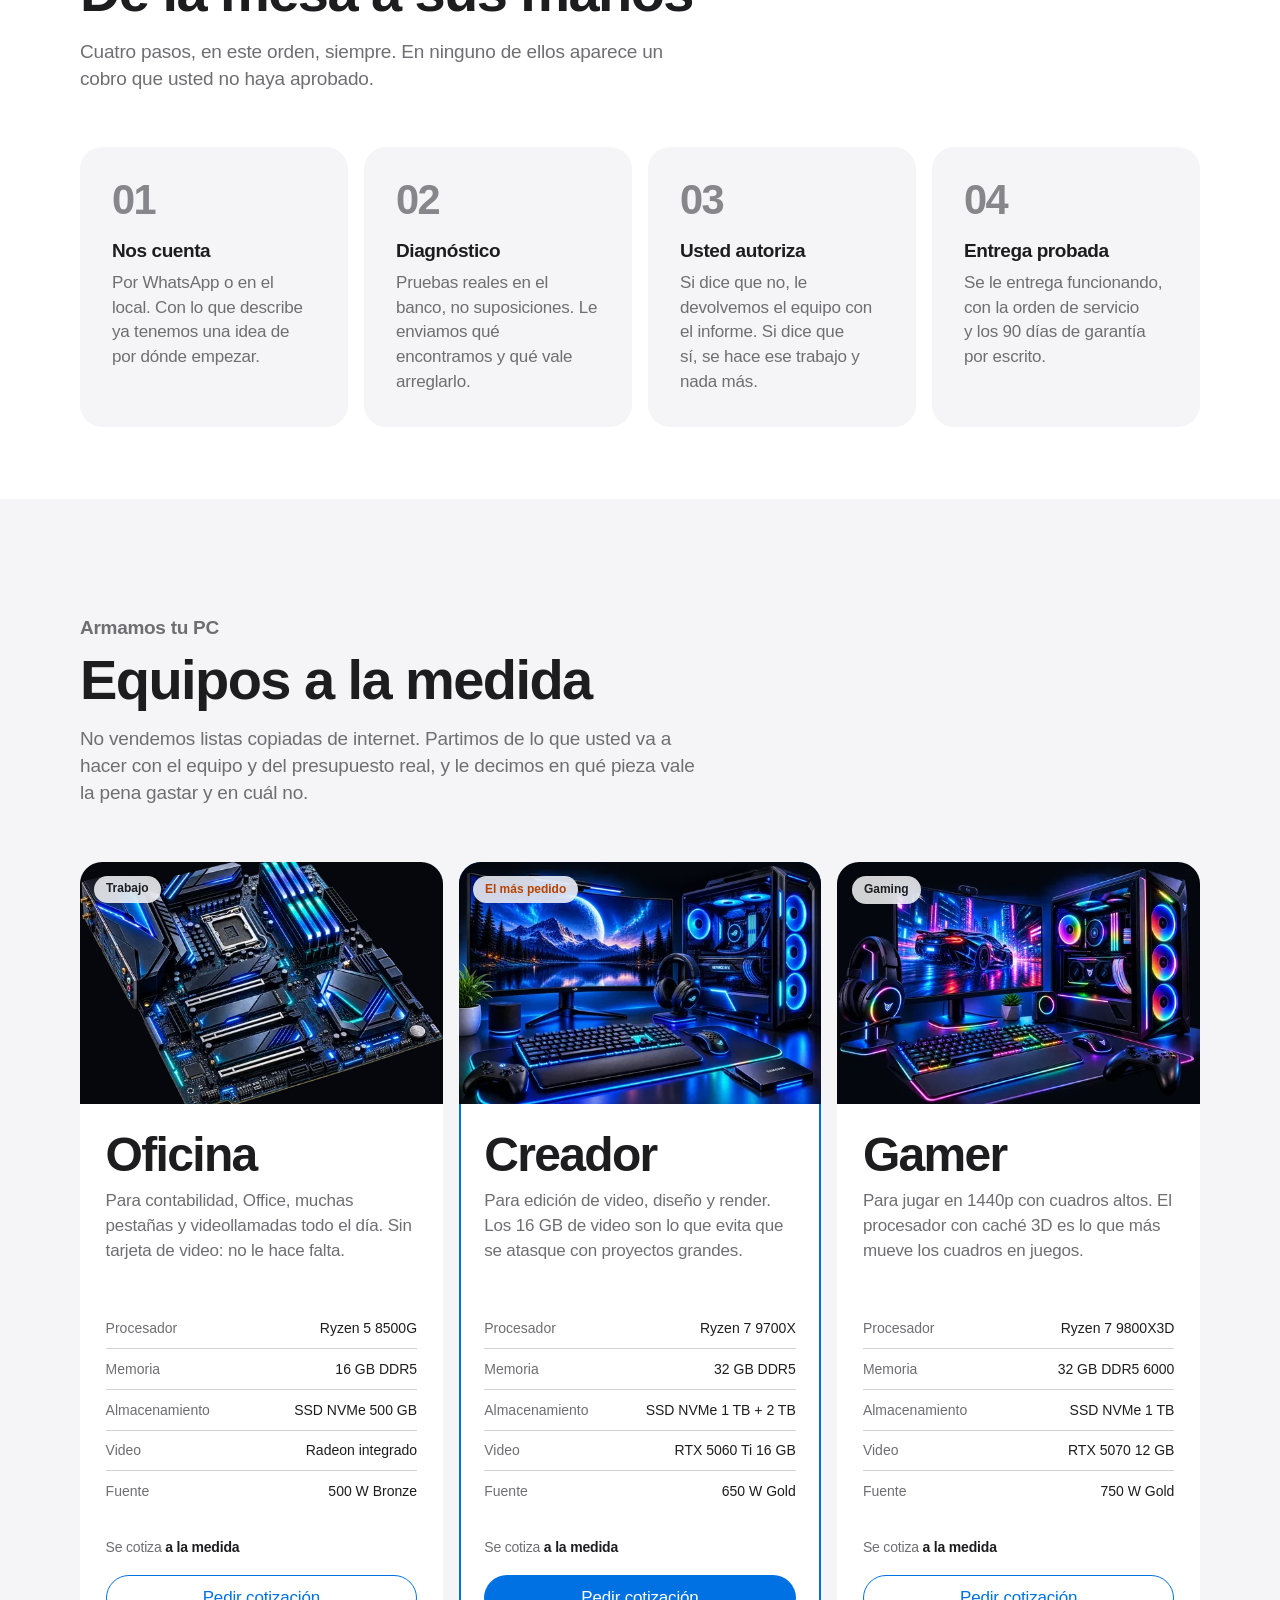
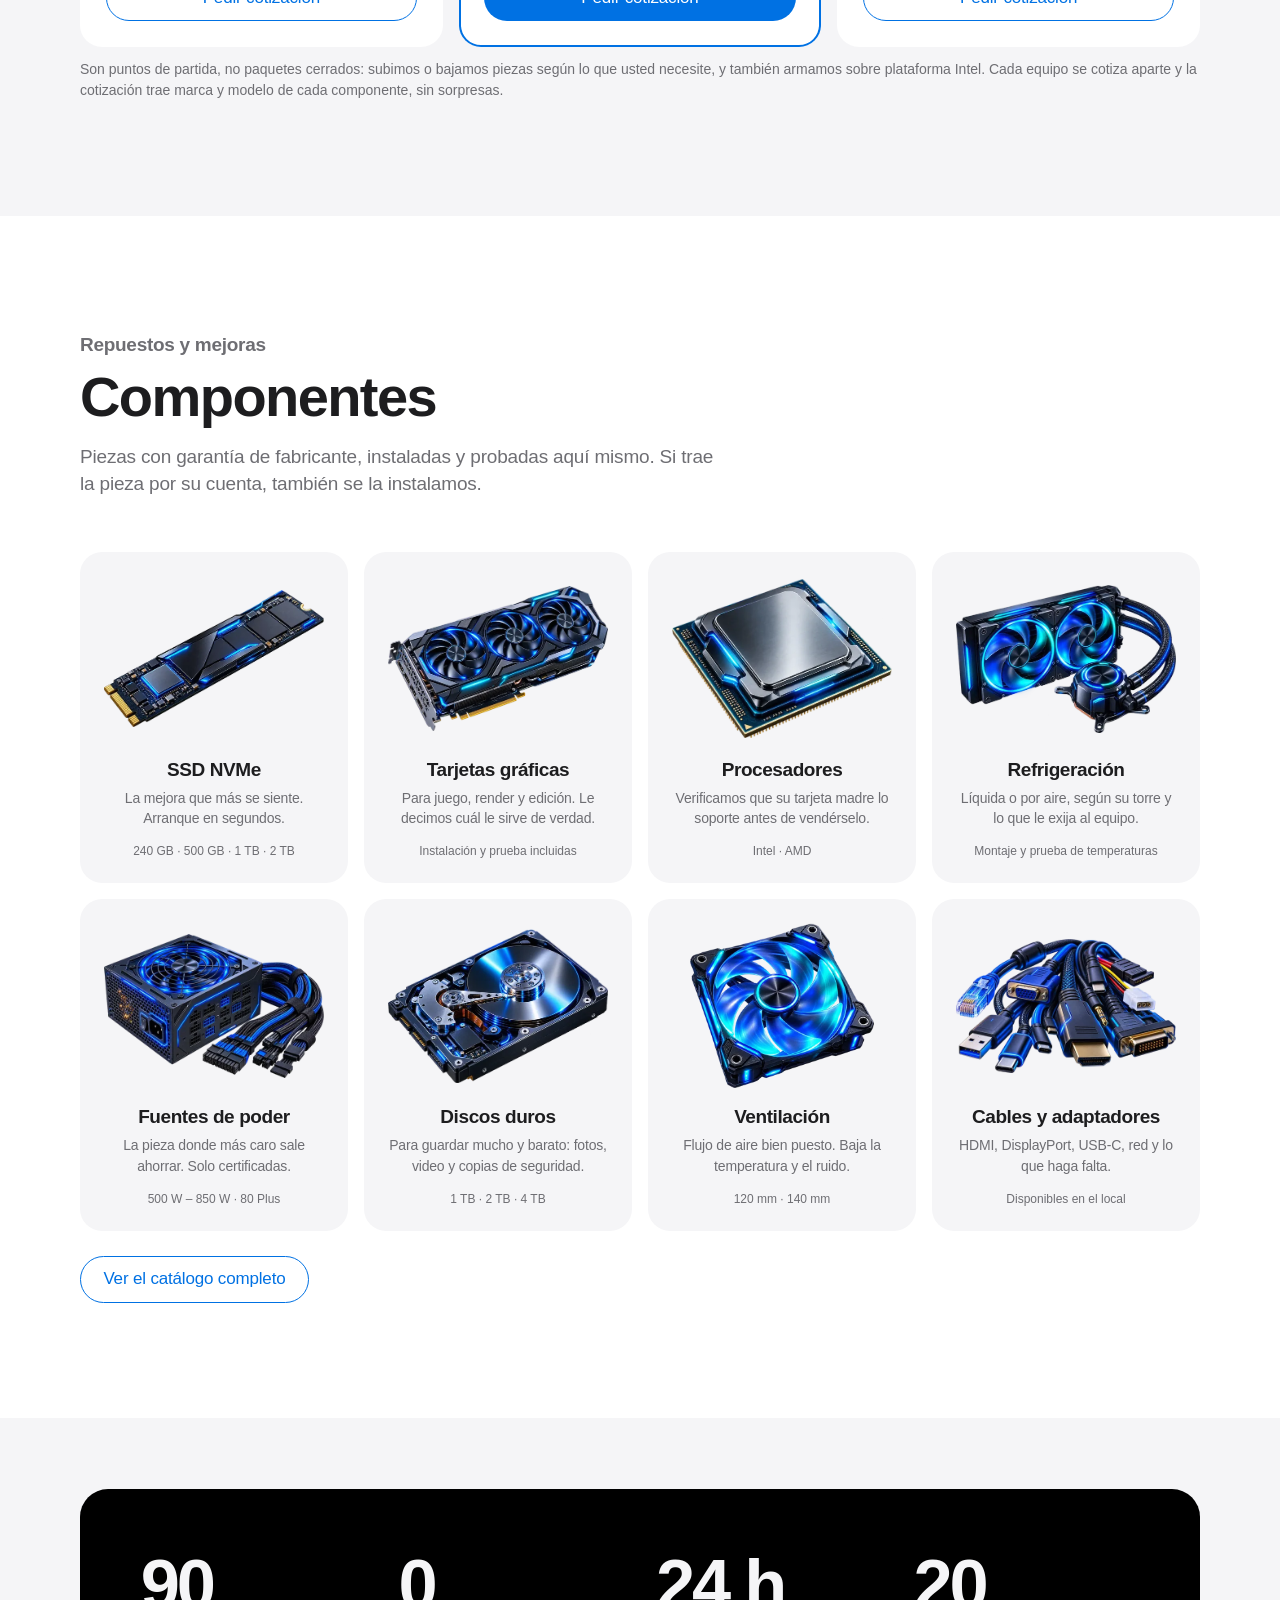
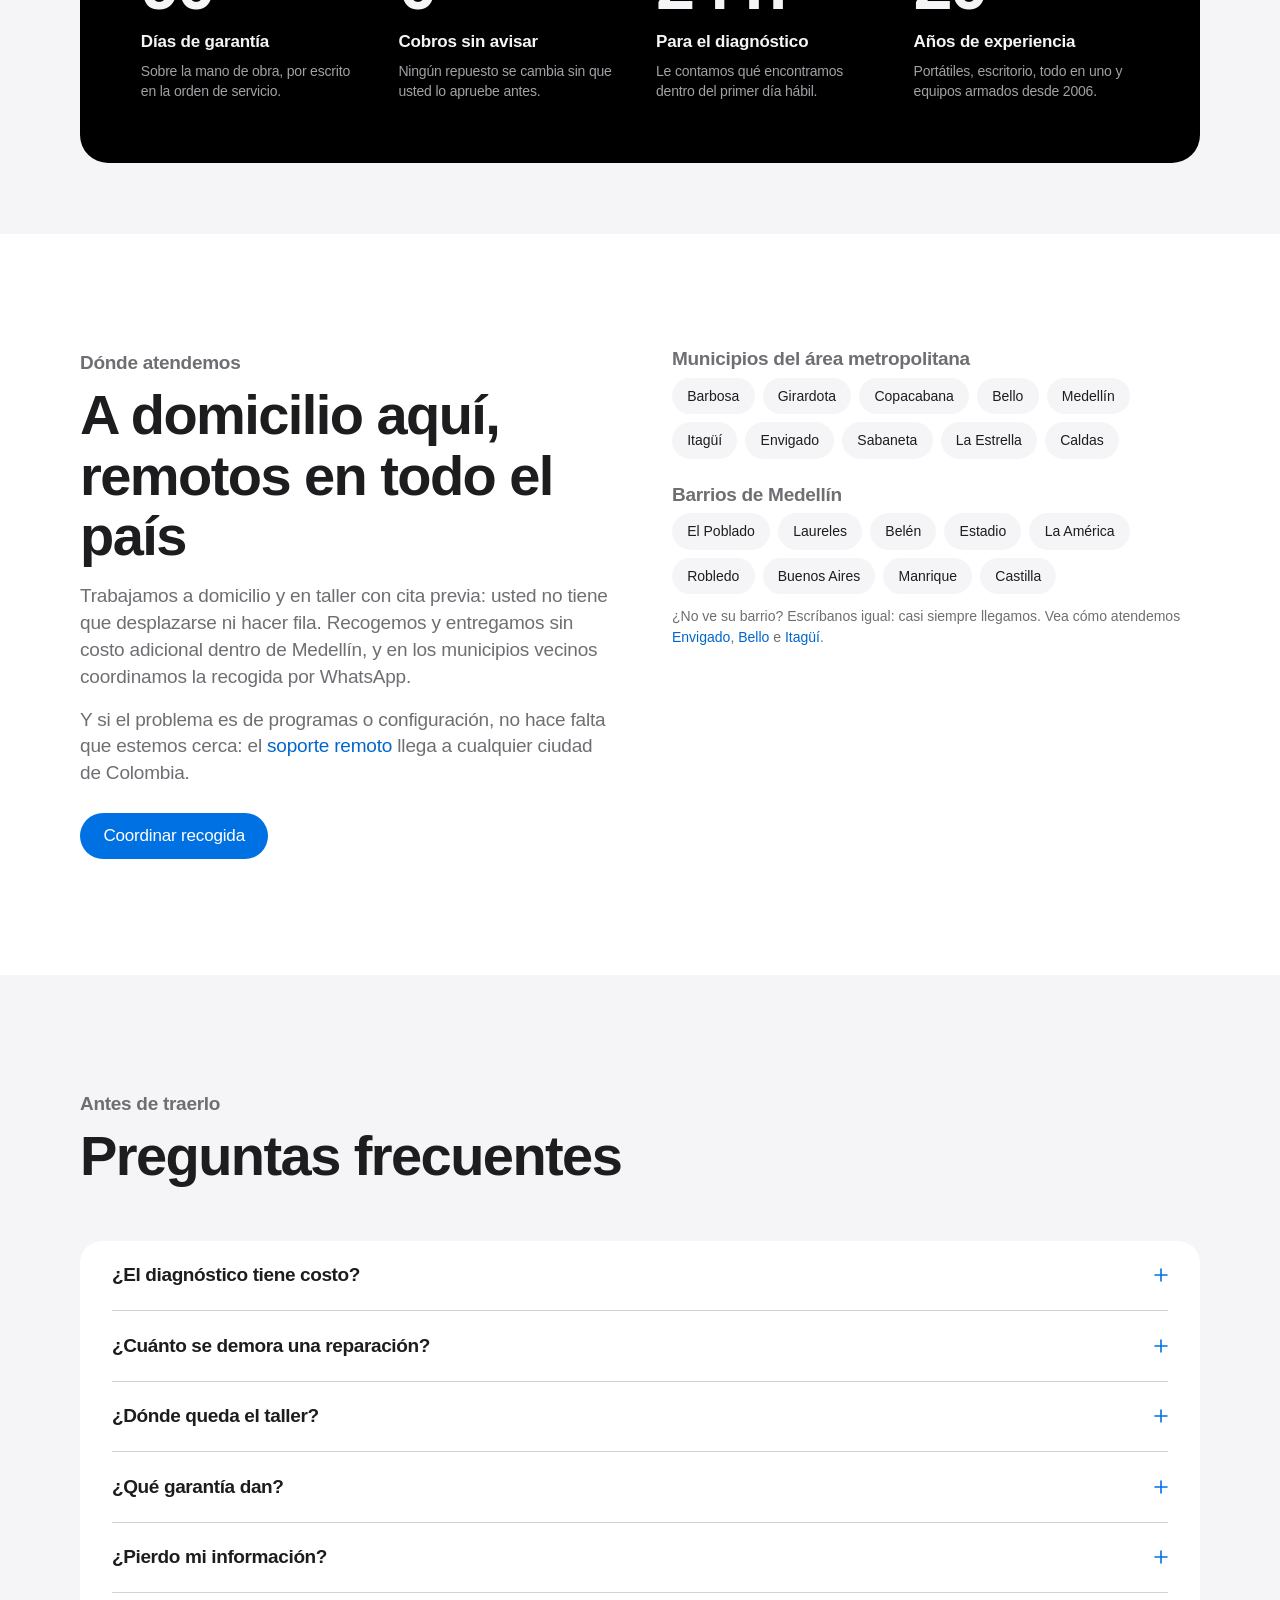
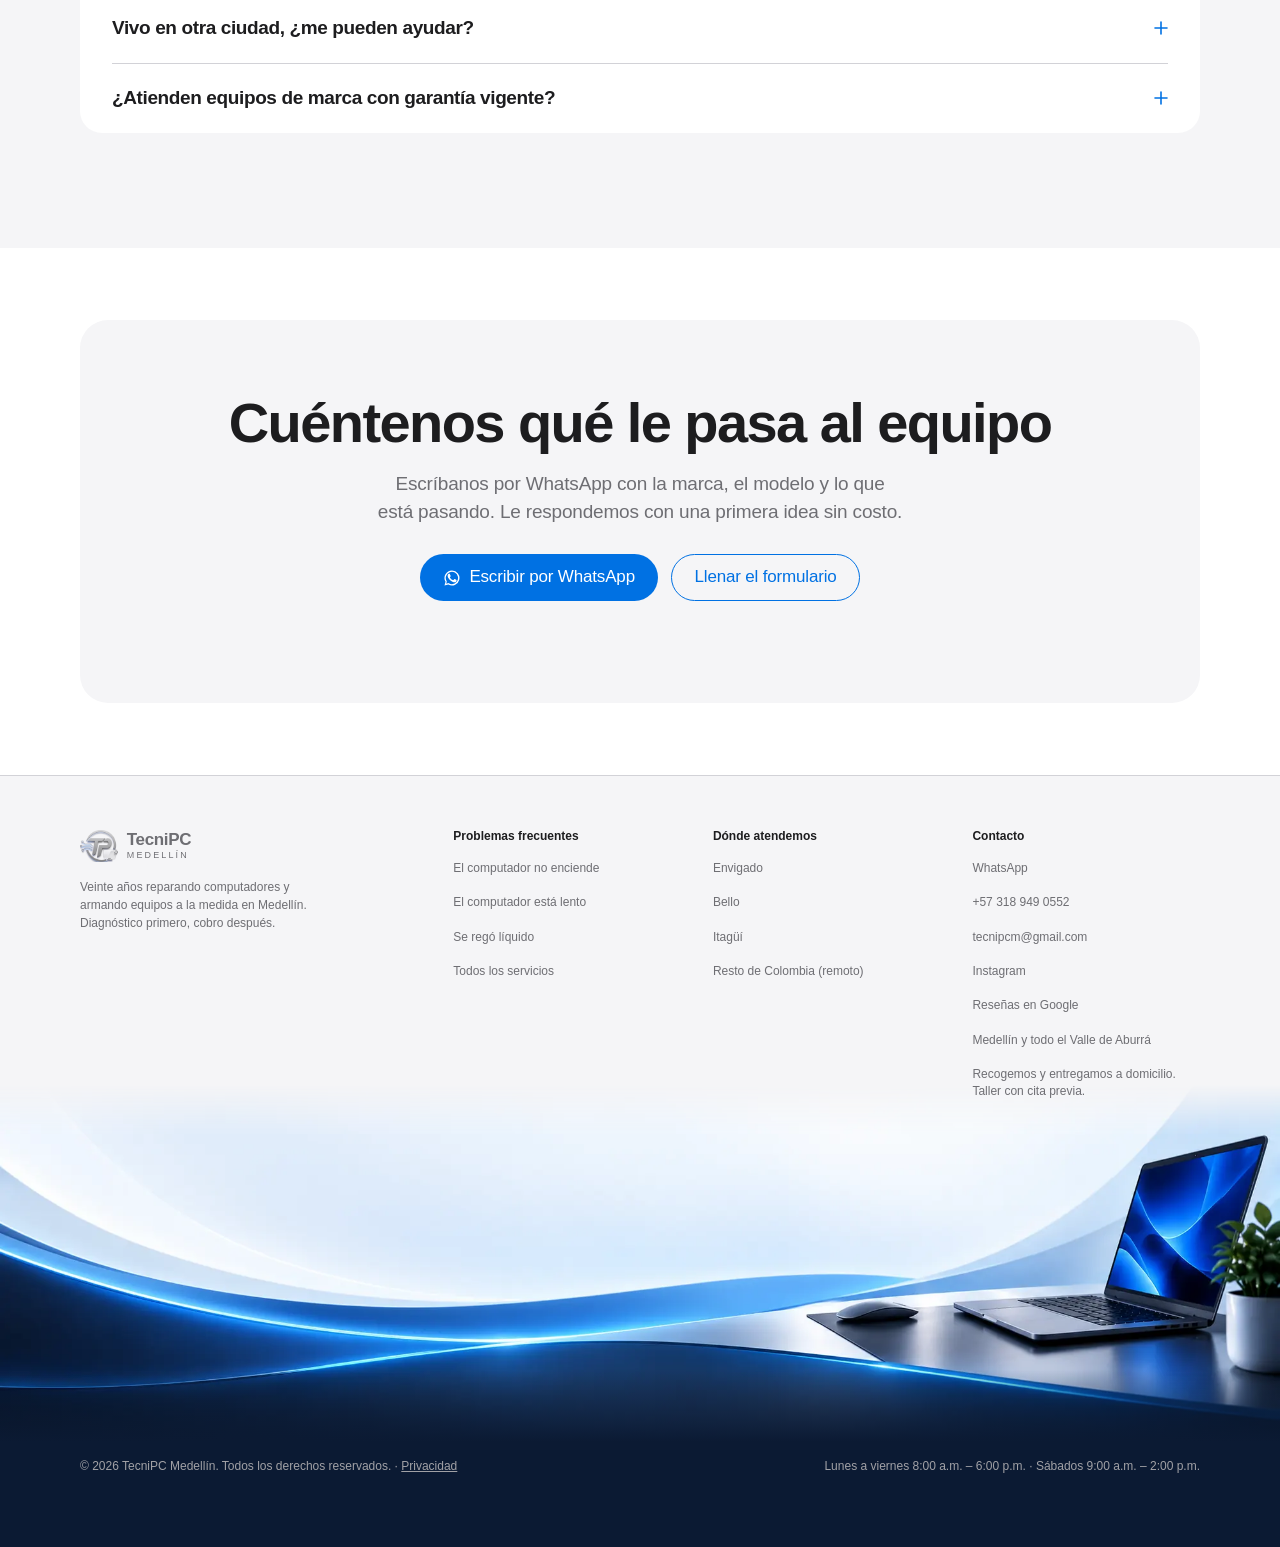
==== commit 759e56b1: "Integra la nueva cabecera y el nuevo pie con las fotos del escritorio - Cabecera: la foto va de fond" ====
--- a/index.html
+++ b/index.html
@@ -41,8 +41,8 @@
 
 <link rel="preconnect" href="https://fonts.googleapis.com">
 <link rel="preconnect" href="https://fonts.gstatic.com" crossorigin>
-<link rel="preload" as="image" href="assets/img/hero-taller.webp" media="(min-width: 701px)">
-<link rel="preload" as="image" href="assets/img/hero-taller-movil.webp" media="(max-width: 700px)">
+<link rel="preload" as="image" href="assets/img/cabecera-taller.webp" imagesrcset="assets/img/cabecera-taller-1280.webp 1280w, assets/img/cabecera-taller.webp 2100w" imagesizes="max(100vw, 1180px)" media="(min-width: 901px)">
+<link rel="preload" as="image" href="assets/img/cabecera-taller-movil.webp" imagesrcset="assets/img/cabecera-taller-movil-720.webp 720w, assets/img/cabecera-taller-movil.webp 1200w" imagesizes="100vw" media="(max-width: 900px)">
 <link href="https://fonts.googleapis.com/css2?family=Inter:wght@400;500;600;700&display=swap" rel="stylesheet">
 <link rel="stylesheet" href="assets/css/estilos.css">
 
@@ -274,13 +274,18 @@
 <!-- ================================ Portada =============================== -->
 <section class="portada">
 
-  <!-- La imagen de cabecera está compuesta con la zona oscura a la izquierda:
-       ahí va el titular. Por eso ocupa todo el ancho en vez de ir encajonada. -->
+  <!-- La foto de cabecera deja libre la zona clara de la izquierda: en escritorio
+       va de fondo y el titular ocupa esa zona. En celular y tableta se usa un
+       recorte de la mitad derecha (el portátil abierto), debajo del titular. -->
   <div class="portada__banda">
     <picture>
-      <source media="(max-width: 700px)" srcset="assets/img/hero-taller-movil.webp">
-      <img src="assets/img/hero-taller.webp" width="1738" height="905"
-           alt="Técnico de TecniPC Medellín trabajando en el interior de un computador de escritorio"
+      <source media="(max-width: 900px)" sizes="100vw"
+              srcset="assets/img/cabecera-taller-movil-720.webp 720w, assets/img/cabecera-taller-movil.webp 1200w"
+              width="1200" height="746">
+      <img src="assets/img/cabecera-taller.webp" sizes="max(100vw, 1180px)"
+           srcset="assets/img/cabecera-taller-1280.webp 1280w, assets/img/cabecera-taller.webp 2100w"
+           width="2100" height="747"
+           alt="Portátil abierto con la placa a la vista sobre un escritorio, junto a un destornillador de precisión y un monitor"
            fetchpriority="high">
     </picture>
     <div class="portada__velo"></div>
@@ -924,7 +929,6 @@
 
 <!-- ================================== Pie ================================= -->
 <footer class="pie">
-  <img class="pie__fondo" src="assets/img/pie-circuito.webp" width="1200" height="600" alt="" aria-hidden="true" loading="lazy">
   <div class="envoltura pie__interior">
     <div class="pie__reja">
 
@@ -977,6 +981,7 @@
 
     </div>
 
+    <img class="pie__fondo" src="assets/img/pie-escritorio.webp" srcset="assets/img/pie-escritorio-1000.webp 1000w, assets/img/pie-escritorio.webp 2000w" sizes="100vw" width="2000" height="721" alt="" aria-hidden="true" loading="lazy" decoding="async">
     <div class="pie__base">
       <p>© <span data-anio>2026</span> TecniPC Medellín. Todos los derechos reservados. · <a href="privacidad.html">Privacidad</a></p>
       <p data-negocio="horario">Lunes a viernes 8:00 a.m. – 6:00 p.m. · Sábados 9:00 a.m. – 2:00 p.m.</p>
--- a/assets/css/estilos.css
+++ b/assets/css/estilos.css
@@ -305,7 +305,9 @@
 .subtitulo-pagina { max-width: 58ch; color: var(--texto-2); }
 
 /* --- 6. Portada --------------------------------------------------------- */
-/* Titular centrado sobre blanco y la foto del taller como lámina grande debajo */
+/* La foto del escritorio deja libre la zona clara de la izquierda: en
+   escritorio va de fondo a todo el ancho y el titular ocupa esa zona. En
+   celular y tableta, titular centrado arriba y la foto debajo. */
 .portada { padding: 0; }
 
 .portada__banda {
@@ -366,24 +368,69 @@
 }
 
 .portada__banda picture {
-  position: relative;
   display: block;
-  width: min(100% - var(--canal) * 2, var(--ancho));
-  aspect-ratio: 1738 / 905;
-  margin-top: clamp(2.6rem, 5vw, 4rem);
-  border-radius: var(--radio-lg);
-  overflow: hidden;
-  background: #0a1830;
-}
+  width: 100%;
+  aspect-ratio: 1200 / 746;
+  margin-top: clamp(1.6rem, 5vw, 2.6rem);
+}
+/* Los bordes de la foto se funden con el blanco: ninguna línea de corte */
 .portada__banda img {
-  position: absolute;
-  inset: 0;
   width: 100%;
   height: 100%;
   object-fit: cover;
-  object-position: 70% 45%;
+  -webkit-mask-image: linear-gradient(to bottom, transparent 0, #000 22%, #000 84%, transparent 100%);
+  mask-image: linear-gradient(to bottom, transparent 0, #000 22%, #000 84%, transparent 100%);
 }
 .portada__velo { display: none; }
+
+@media (min-width: 901px) {
+  .portada__banda {
+    position: relative;
+    isolation: isolate;
+    overflow: hidden;
+    align-items: stretch;
+    padding-block: clamp(3.5rem, 6vw, 5.5rem) clamp(5rem, 9vw, 8rem);
+  }
+  /* Apoyada abajo y en su proporción natural: nunca se recorta en alto */
+  .portada__banda picture {
+    position: absolute;
+    right: 0;
+    bottom: 0;
+    z-index: -2;
+    width: max(100%, 1180px);
+    aspect-ratio: 2100 / 747;
+    margin: 0;
+  }
+  .portada__banda img {
+    -webkit-mask-image: linear-gradient(to bottom, transparent 0, #000 26%, #000 78%, transparent 100%);
+    mask-image: linear-gradient(to bottom, transparent 0, #000 26%, #000 78%, transparent 100%);
+  }
+
+  .portada__texto {
+    align-items: flex-start;
+    text-align: left;
+  }
+  .portada__texto > * { max-width: min(40rem, 58%); }
+  .portada__titulo { font-size: clamp(2.7rem, 0.8rem + 3vw, 3.75rem); }
+  .portada__sub { margin-inline: 0; }
+  .portada__texto .sellos { justify-content: flex-start; }
+}
+
+/* En pantallas angostas de escritorio la foto se corre a la derecha y un velo
+   blanco suave protege el texto donde alcanza la planta */
+@media (min-width: 901px) and (max-width: 1100px) {
+  .portada__banda picture { right: -16%; }
+  .portada__velo {
+    display: block;
+    position: absolute;
+    inset: 0;
+    z-index: -1;
+    background: linear-gradient(90deg,
+      rgb(255 255 255 / 0.9) 0%,
+      rgb(255 255 255 / 0.75) 40%,
+      rgb(255 255 255 / 0) 60%);
+  }
+}
 
 .portada__panel {
   padding-block: clamp(2rem, 4vw, 3rem) calc(var(--aire) * 0.6);
@@ -912,9 +959,42 @@
   font-size: var(--t-xs);
   color: var(--texto-2);
 }
-/* Si la última sección ya es gris, el pie no necesita aire blanco en medio */
-.pie__fondo { display: none; }
-.pie__interior { padding-block: clamp(2.4rem, 5vw, 3.4rem) calc(5.5rem + env(safe-area-inset-bottom, 0px)); }
+/* El pie cierra con la foto del escritorio a todo el ancho: los enlaces van
+   sobre su parte clara (que se funde con el gris) y la ola azul de abajo
+   continúa en la franja final, donde va el copyright en claro. */
+.pie {
+  --pie-mar: #0b1a33;
+  /* Alto de la foto: solo lo justo para el portátil completo y la ola. La foto
+     escala con el ancho y el portátil arranca al 67 % de su alto natural
+     (36,05vw) contando desde abajo, es decir a 24,15vw; se suma un margen. */
+  --pie-foto: calc(24.15vw + 3rem);
+  overflow-x: clip;
+}
+.pie__interior { padding-top: clamp(2.4rem, 5vw, 3.4rem); }
+
+.pie__fondo {
+  position: relative;
+  z-index: 0;
+  display: block;
+  width: 100vw;
+  max-width: none;
+  height: var(--pie-foto);
+  /* Arranca pegada a las columnas: el cielo vacío de la foto queda recortado */
+  margin: -1.5rem calc(50% - 50vw) 0;
+  object-fit: cover;
+  object-position: 80% 100%;
+  pointer-events: none;
+  -webkit-mask-image: linear-gradient(to bottom, transparent 0, #000 14%);
+  mask-image: linear-gradient(to bottom, transparent 0, #000 14%);
+}
+.pie__reja { position: relative; z-index: 1; }
+
+/* En pantallas muy anchas el portátil cae a la derecha del contenedor, así que
+   la foto puede subir por detrás de las columnas: el teclado y el mouse siguen
+   quedando por debajo del último enlace y el pie se compacta. */
+@media (min-width: 1700px) {
+  .pie__fondo { margin-top: calc(-11.89vw - 1rem); }
+}
 
 .pie__reja {
   display: grid;
@@ -947,12 +1027,27 @@
   flex-wrap: wrap;
   justify-content: space-between;
   gap: 1rem;
-  margin-top: 2.2rem;
-  padding-top: 1.2rem;
-  border-top: 1px solid var(--linea);
+  margin-top: 0;
+  padding-block: 1rem calc(4.5rem + env(safe-area-inset-bottom, 0px));
   font-size: var(--t-xs);
-}
-.pie__base a { color: var(--texto-2); text-decoration: underline; }
+  color: var(--gris-osc);
+  position: relative;
+  /* Fondo azul a todo el ancho aunque el bloque vaya dentro del contenedor */
+  border-image: conic-gradient(var(--pie-mar) 0 0) fill 0 // 0 100vmax;
+}
+/* El borde inferior de la foto varía de tono: este degradado lo une sin costura
+   con el azul de la franja */
+.pie__base::before {
+  content: '';
+  position: absolute;
+  inset: auto -100vmax 100%;
+  height: calc(var(--pie-foto) * 0.2);
+  background: linear-gradient(to bottom, rgb(11 26 51 / 0), var(--pie-mar));
+  pointer-events: none;
+}
+.pie__base a { color: var(--gris-osc); text-decoration: underline; }
+.pie__base a:hover { color: #fff; }
+.pie__base a:focus-visible { outline-color: var(--enlace-osc); }
 
 /* --- 20. Botón flotante de WhatsApp ------------------------------------- */
 .flotante {
@@ -1322,12 +1417,10 @@
   .menu .boton svg { width: 18px; height: 18px; }
 }
 
-@media (max-width: 700px) {
-  .portada__banda picture { aspect-ratio: 4 / 5; border-radius: var(--radio); }
-  .portada__banda img { object-position: 60% 30%; }
-}
-
 @media (max-width: 620px) {
+  /* En el celular la foto del pie se recorta hacia el portátil */
+  .pie { --pie-foto: 210px; }
+  .pie__fondo { margin-top: -1.5rem; object-position: 100% 100%; }
   .pie__reja { grid-template-columns: 1fr; gap: 1.6rem; }
   .tarjeta--servicio { grid-column: span 6; }   /* una por fila */
   .lectura__datos { grid-template-columns: 1fr; }
@@ -1348,7 +1441,9 @@
 }
 
 @media print {
-  .flotante, .barra { display: none; }
+  .flotante, .barra, .pie__fondo, .portada__velo { display: none; }
+  .pie__base { border-image: none; color: #000; }
+  .pie__base::before { content: none; }
   body { background: #fff; color: #000; }
   .garantia, .tarjeta--foto { background: #fff; color: #000; }
 }
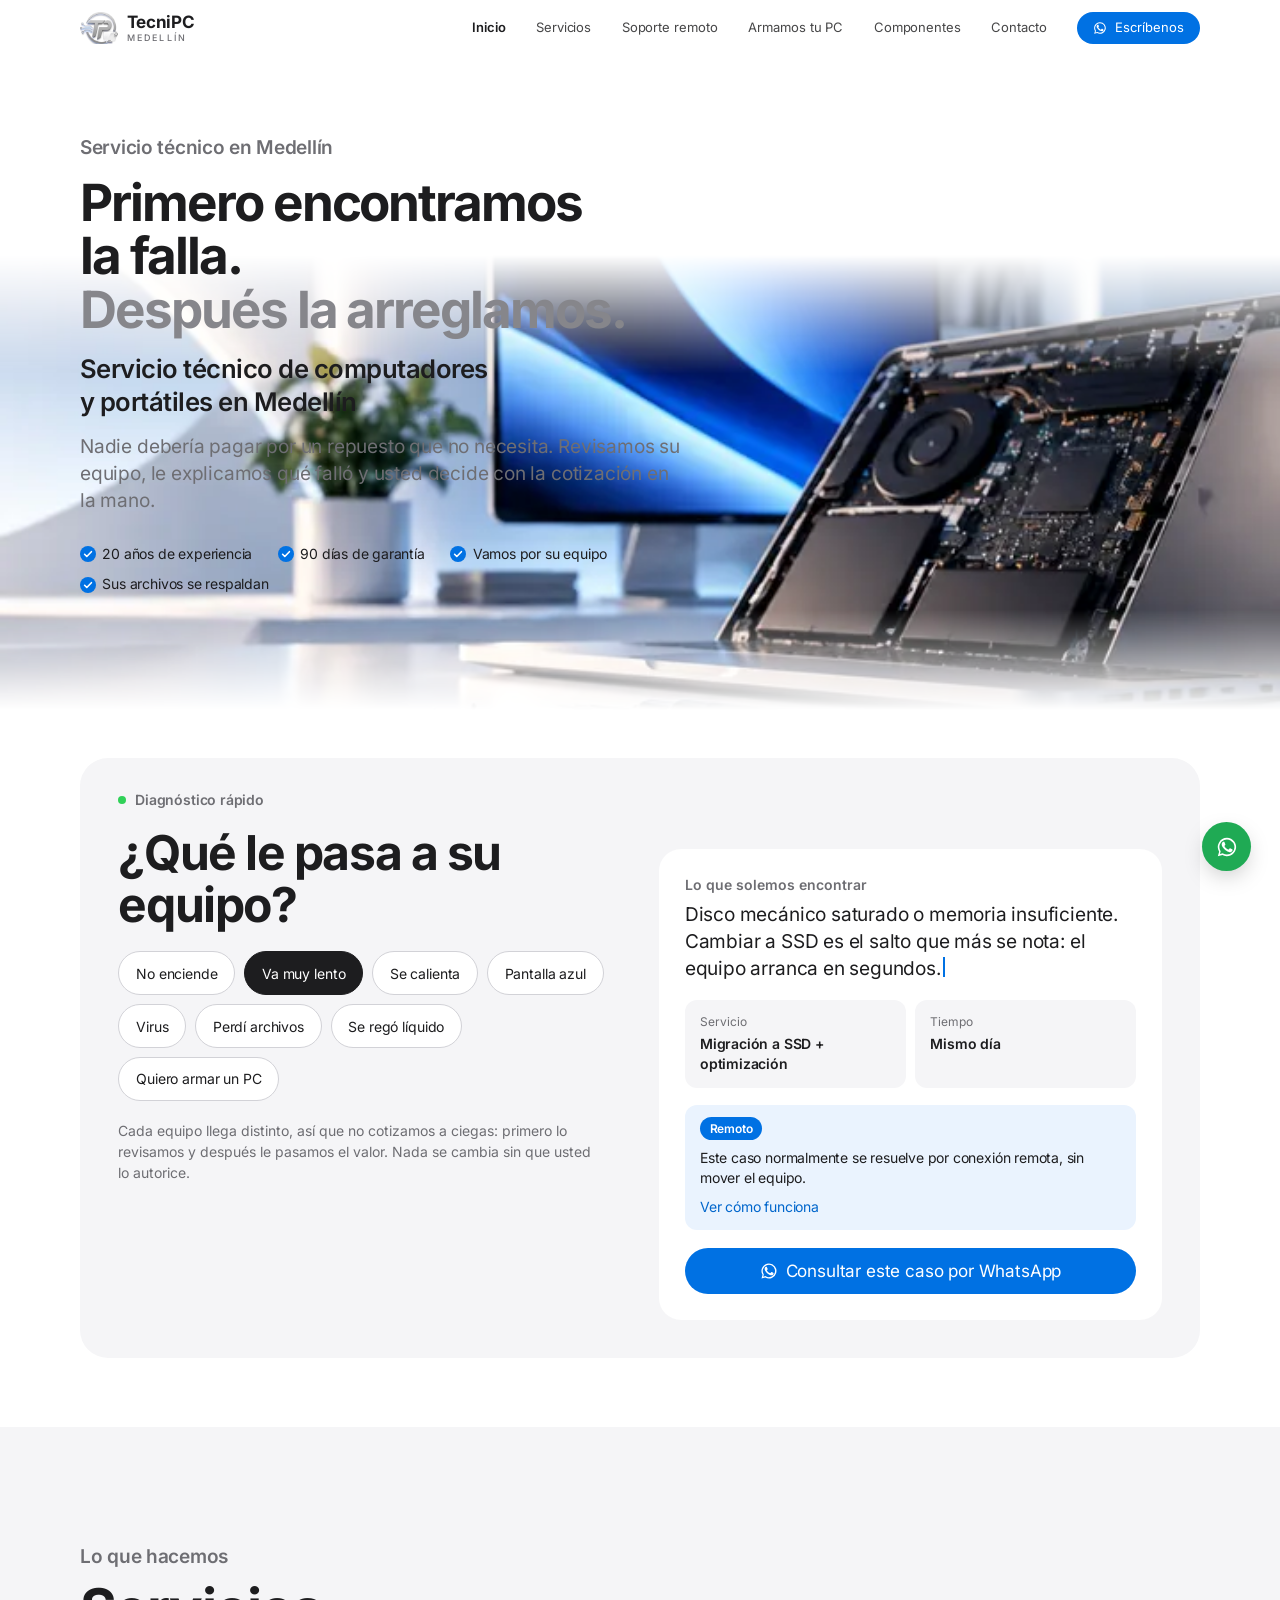
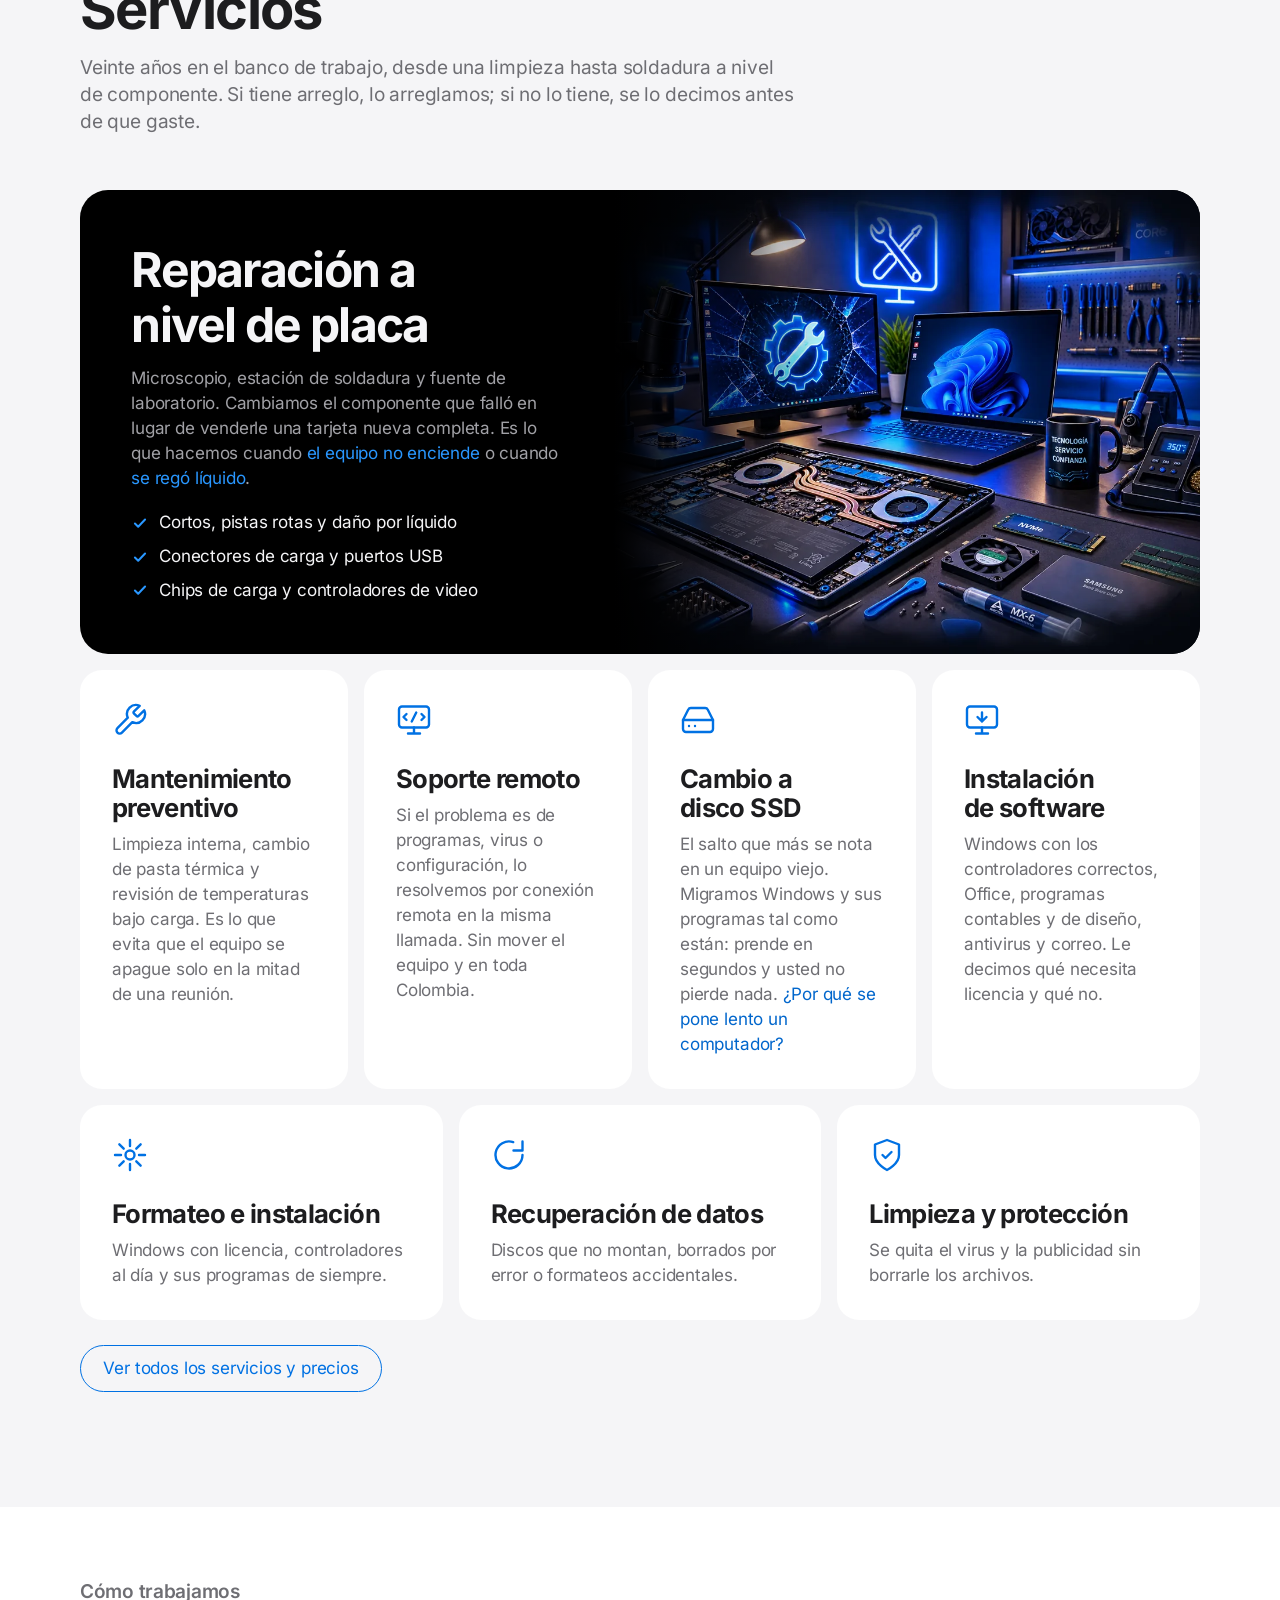
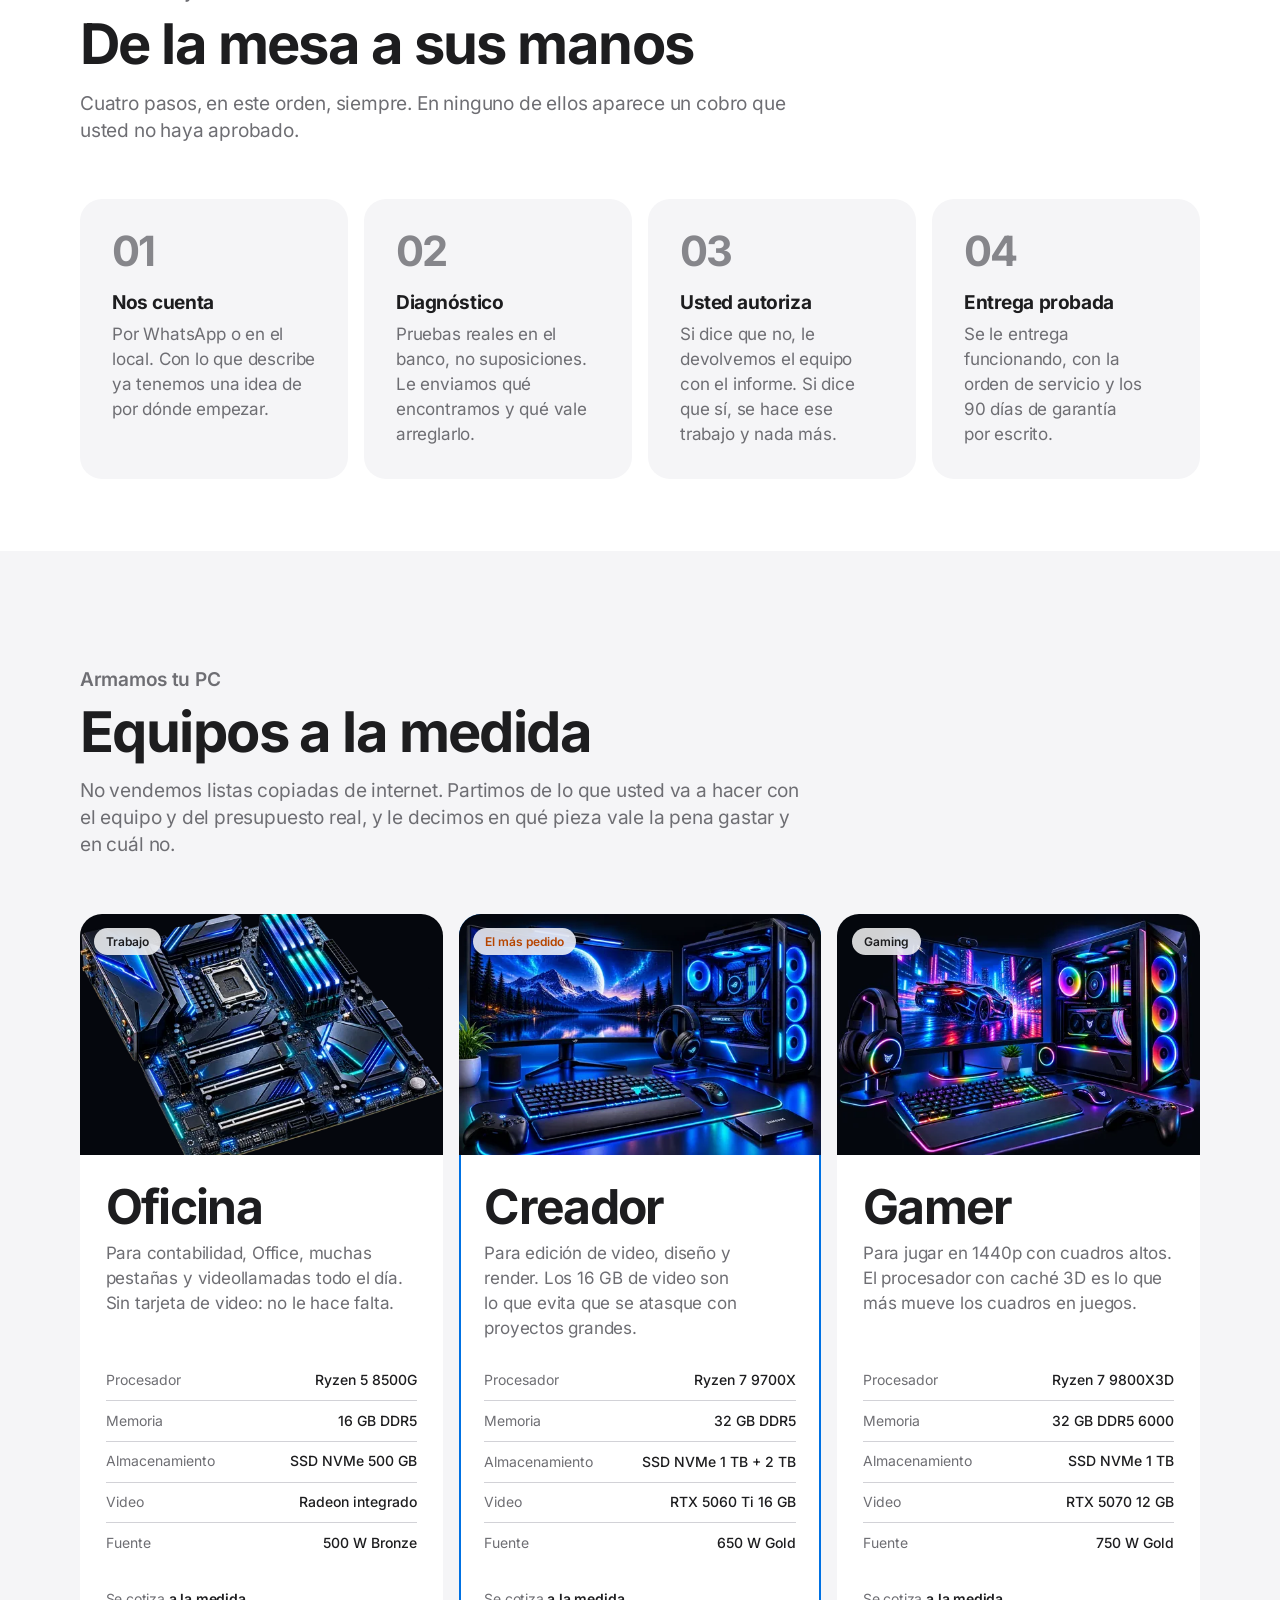
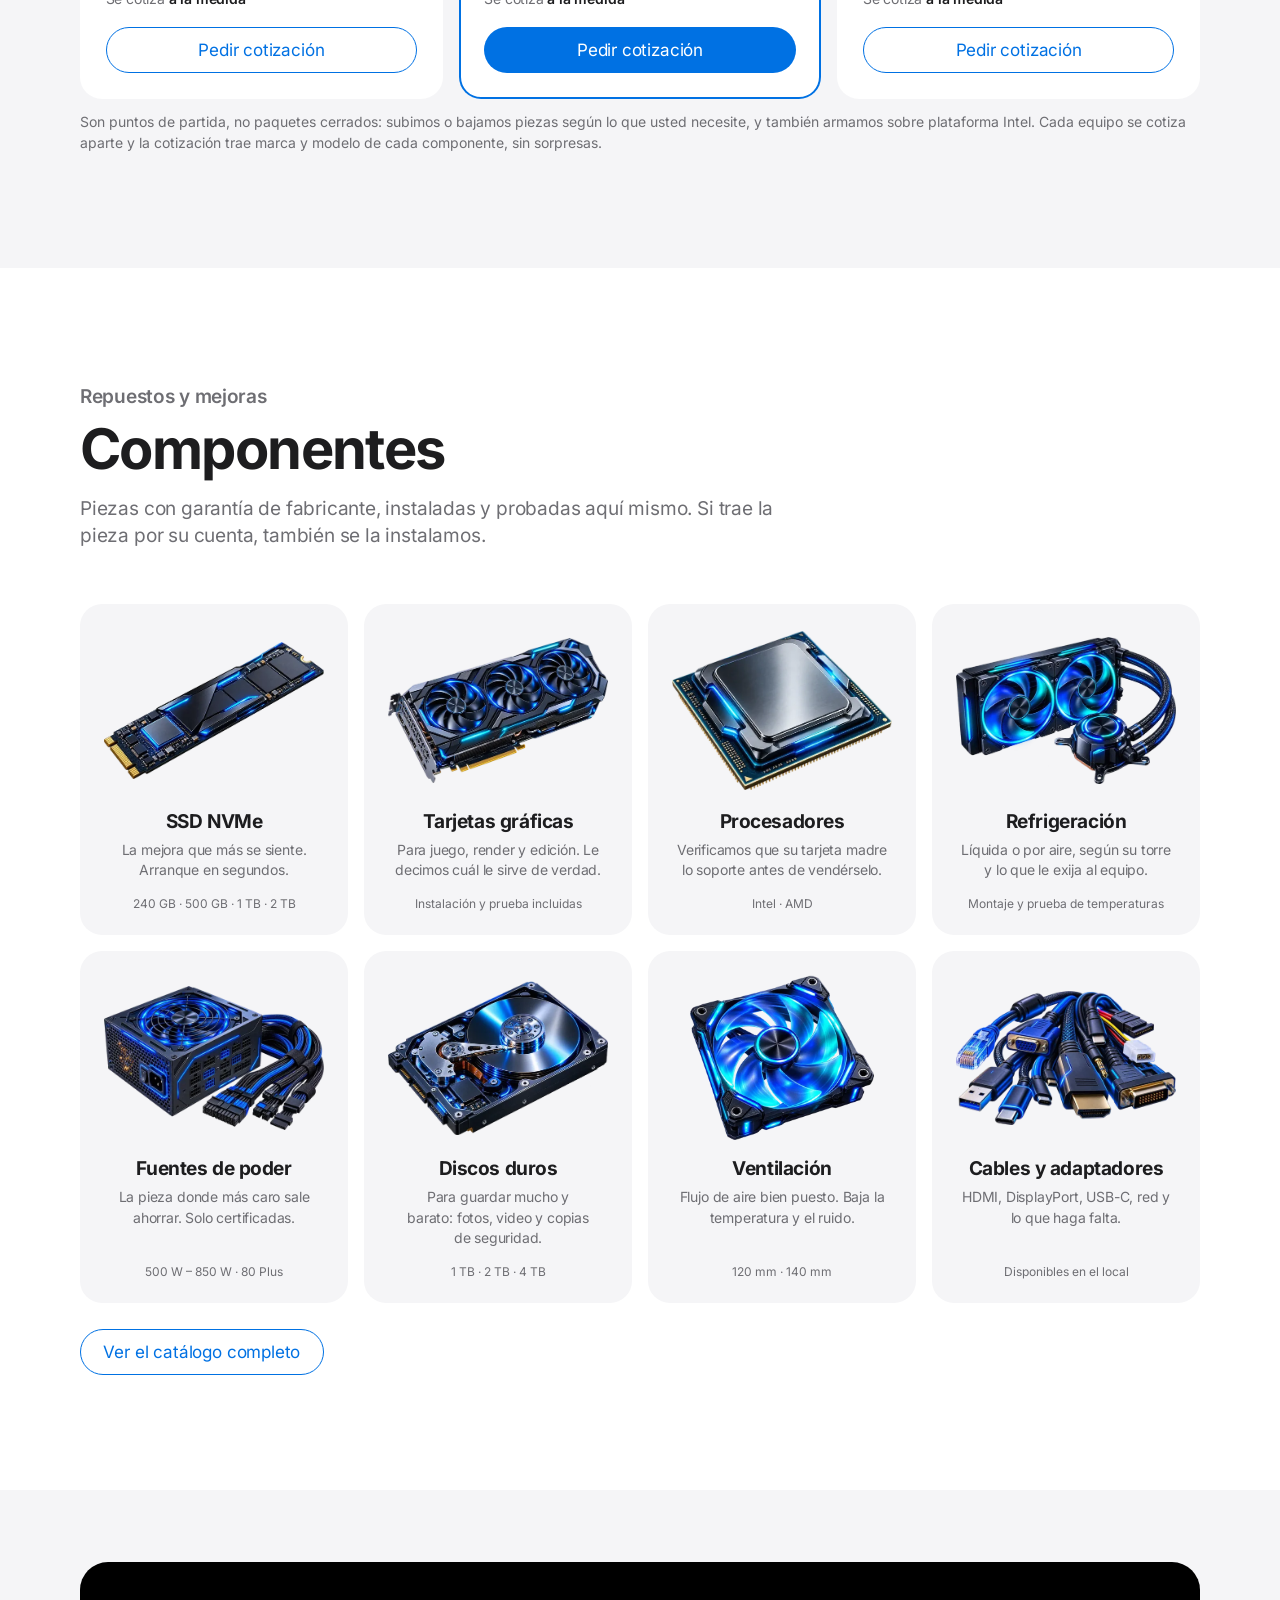
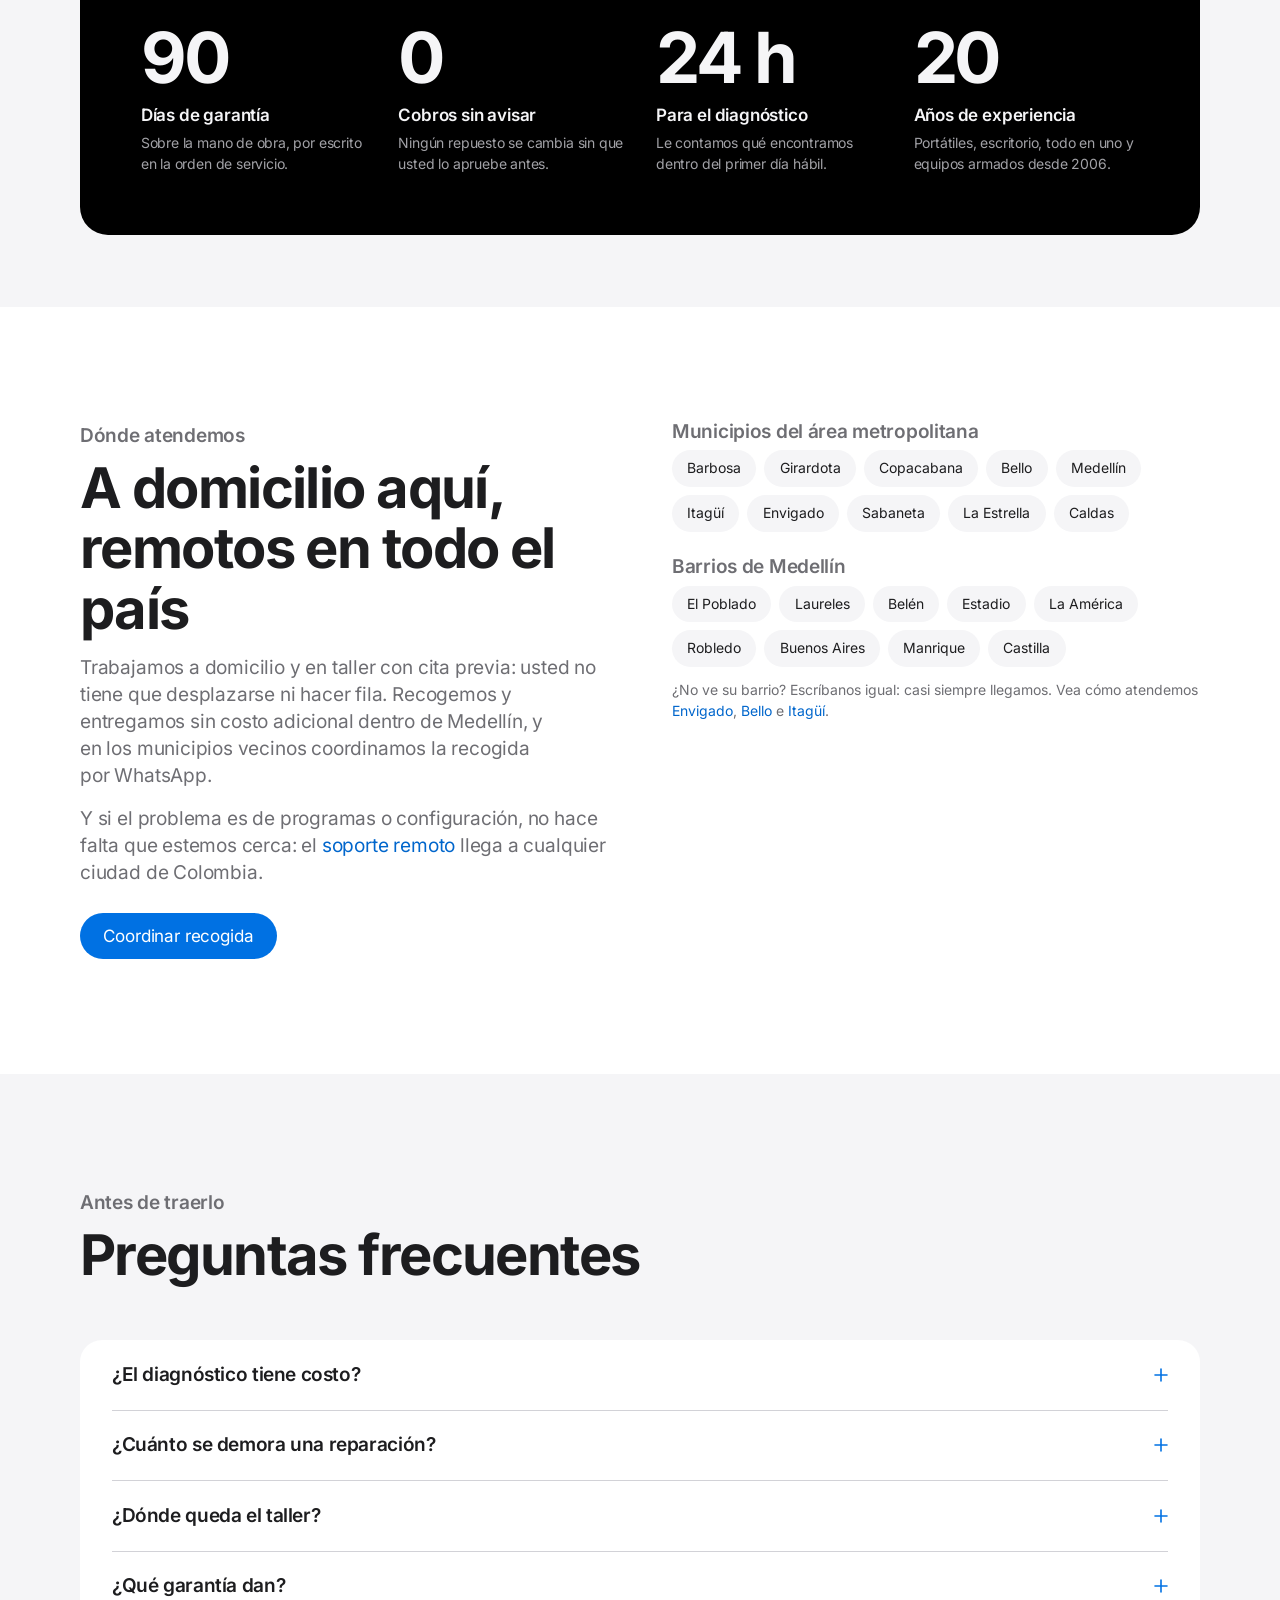
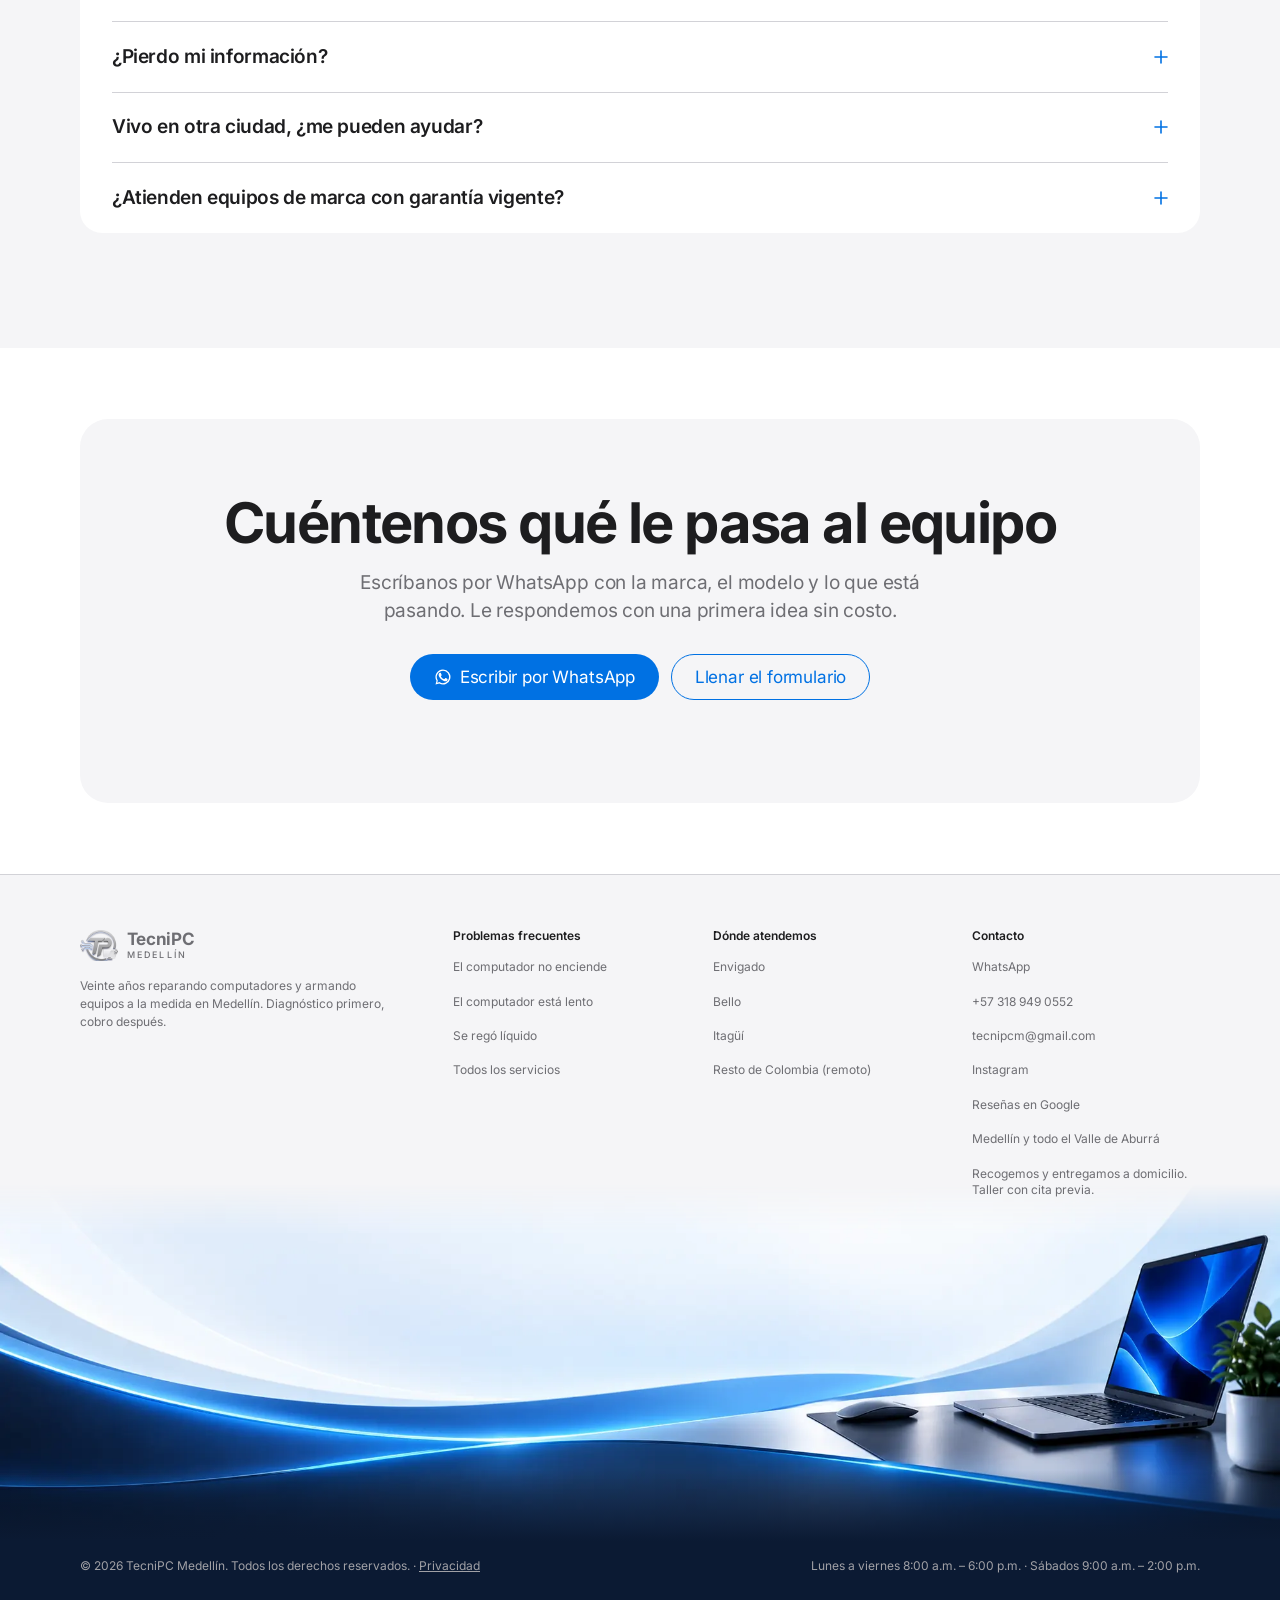
==== commit 0c0ad8fb: "Aplica las mejoras de la auditoría SEO: H1 con el servicio, fuente propia y sitemap al día - Portada" ====
--- a/index.html
+++ b/index.html
@@ -7,7 +7,7 @@
      configurarlas a nivel de servidor, pero el navegador respeta estas dos.
      HSTS y X-Frame-Options solo existen como cabecera HTTP: no se pueden
      declarar aquí. -->
-<meta http-equiv="Content-Security-Policy" content="default-src 'self'; script-src 'self' 'unsafe-inline' https://www.googletagmanager.com; style-src 'self' 'unsafe-inline' https://fonts.googleapis.com; font-src 'self' https://fonts.gstatic.com; img-src 'self' data: https://www.googletagmanager.com https://www.google-analytics.com https://*.google-analytics.com https://www.google.com; connect-src 'self' https://www.google-analytics.com https://*.google-analytics.com https://*.analytics.google.com https://www.googletagmanager.com https://www.google.com; form-action 'self'; base-uri 'self'; object-src 'none'; upgrade-insecure-requests">
+<meta http-equiv="Content-Security-Policy" content="default-src 'self'; script-src 'self' 'unsafe-inline' https://www.googletagmanager.com; style-src 'self' 'unsafe-inline'; font-src 'self'; img-src 'self' data: https://www.googletagmanager.com https://www.google-analytics.com https://*.google-analytics.com https://www.google.com; connect-src 'self' https://www.google-analytics.com https://*.google-analytics.com https://*.analytics.google.com https://www.googletagmanager.com https://www.google.com; form-action 'self'; base-uri 'self'; object-src 'none'; upgrade-insecure-requests">
 <meta name="referrer" content="strict-origin-when-cross-origin">
 
 <!-- Google tag (gtag.js) -->
@@ -39,11 +39,8 @@
 <link rel="apple-touch-icon" href="assets/img/icono-180.png">
 <link rel="manifest" href="site.webmanifest">
 
-<link rel="preconnect" href="https://fonts.googleapis.com">
-<link rel="preconnect" href="https://fonts.gstatic.com" crossorigin>
 <link rel="preload" as="image" href="assets/img/cabecera-taller.webp" imagesrcset="assets/img/cabecera-taller-1280.webp 1280w, assets/img/cabecera-taller.webp 2100w" imagesizes="max(100vw, 1180px)" media="(min-width: 901px)">
 <link rel="preload" as="image" href="assets/img/cabecera-taller-movil.webp" imagesrcset="assets/img/cabecera-taller-movil-720.webp 720w, assets/img/cabecera-taller-movil.webp 1200w" imagesizes="100vw" media="(max-width: 900px)">
-<link href="https://fonts.googleapis.com/css2?family=Inter:wght@400;500;600;700&display=swap" rel="stylesheet">
 <link rel="stylesheet" href="assets/css/estilos.css">
 
 <script type="application/ld+json">
@@ -292,11 +289,11 @@
 
     <div class="envoltura portada__texto">
       <p class="rotulo">Servicio técnico en Medellín</p>
-      <h1 class="portada__titulo">
+      <p class="portada__titulo">
         Primero encontramos<br>la falla.
         <em>Después la arreglamos.</em>
-      </h1>
-      <h2 class="portada__sub">Servicio técnico de computadores y portátiles en Medellín</h2>
+      </p>
+      <h1 class="portada__sub">Servicio técnico de computadores y portátiles en Medellín</h1>
       <p class="portada__entrada">
         Nadie debería pagar por un repuesto que no necesita. Revisamos su equipo,
         le explicamos qué falló y usted decide con la cotización en la mano.
--- a/assets/css/estilos.css
+++ b/assets/css/estilos.css
@@ -3,6 +3,22 @@
    Rediseño claro: superficies blancas y gris perla, tipografía del sistema,
    un solo azul de acción y negro reservado para los momentos de contraste.
    ========================================================================== */
+
+/* --- 0. Fuente ---------------------------------------------------------- */
+/* Inter servida desde el propio dominio: un solo archivo variable (400–700)
+   con el subconjunto latino, que cubre tildes, eñes y diéresis. Antes venía
+   de Google Fonts, que bloqueaba el primer pintado. Solo se descarga en
+   Windows y Android: en Apple la pila de fuentes usa la del sistema. */
+@font-face {
+  font-family: 'Inter';
+  font-style: normal;
+  font-weight: 100 900;
+  font-display: swap;
+  src: url('../fuentes/inter-latin-variable.woff2') format('woff2');
+  unicode-range: U+0000-00FF, U+0131, U+0152-0153, U+02BB-02BC, U+02C6, U+02DA, U+02DC,
+                 U+0304, U+0308, U+0329, U+2000-206F, U+20AC, U+2122, U+2191, U+2193,
+                 U+2212, U+2215, U+FEFF, U+FFFD;
+}
 
 /* --- 1. Tokens ---------------------------------------------------------- */
 :root {
@@ -326,7 +342,14 @@
 }
 .portada__texto .rotulo { margin-bottom: 0.9rem; }
 
+/* El eslogan es un <p> y el H1 es la línea de servicio que va debajo:
+   el buscador lee el servicio y la ciudad como tema de la página. Estas
+   reglas repiten las de h1-h4 para que el eslogan se vea igual que antes. */
 .portada__titulo {
+  font-family: var(--display);
+  overflow-wrap: break-word;
+  hyphens: auto;
+  text-wrap: balance;
   font-size: var(--t-3xl);
   font-weight: 700;
   line-height: 1.04;
